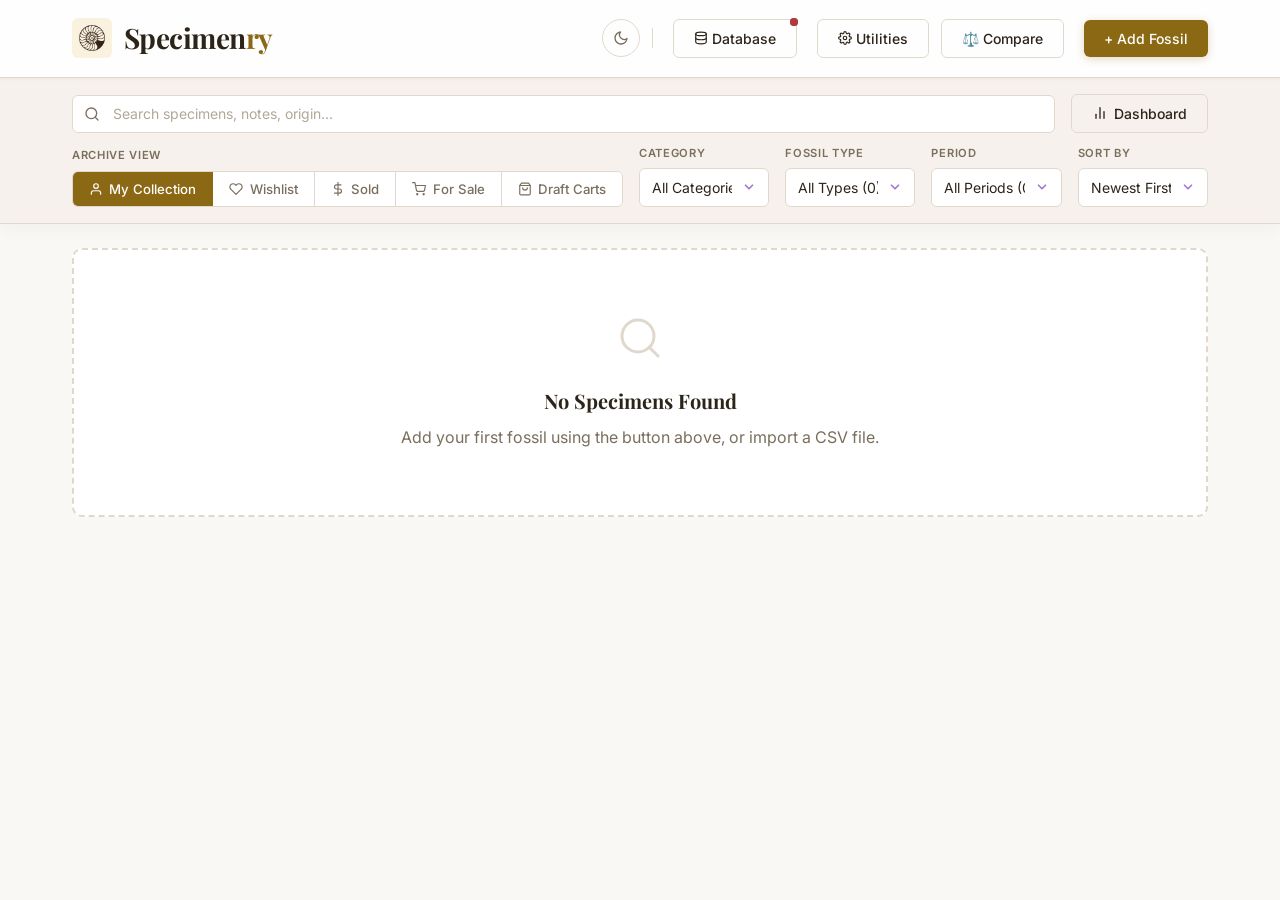
==== index.html @ 819583f9 "Add files via upload" ====
<!DOCTYPE html>
<html lang="en">
<head>
    <meta charset="UTF-8">
    <meta name="viewport" content="width=device-width, initial-scale=1.0">
    <meta name="description" content="Personal fossil collection archive and database">
    <title>Specimenry — Personal Collection Database</title>
    <link rel="preconnect" href="https://fonts.googleapis.com">
    <link rel="preconnect" href="https://fonts.gstatic.com" crossorigin>
    <link href="https://fonts.googleapis.com/css2?family=Playfair+Display:ital,wght@0,400;0,600;0,700;1,400;1,600;1,700&family=Inter:wght@300;400;500;600;700;800&family=Outfit:wght@300;400;500;600;700;800&display=swap" rel="stylesheet">
    <link rel="icon" type="image/png" href="img/favicon.png">
    <link rel="stylesheet" href="css/style.css">
    <script src="js/heic-to.js"></script>
    <script src="https://cdn.jsdelivr.net/npm/chart.js"></script>
    <link rel="stylesheet" href="https://unpkg.com/leaflet@1.9.4/dist/leaflet.css" integrity="sha256-p4NxAoJBhIIN+hmNHrzRCf9tD/miZyoHS5obTRR9BMY=" crossorigin=""/>
    <script src="https://unpkg.com/leaflet@1.9.4/dist/leaflet.js" integrity="sha256-20nQCchB9co0qIjJZRGuk2/Z9VM+kNiyxNV1lvTlZBo=" crossorigin=""></script>
</head>
<body>
 
    <header>
        <div class="header-inner">
            <div class="header-brand" onclick="app.resetToHome()" style="cursor: pointer;" title="Reset Filters & Go Home">
                <img src="img/logo_flat.png" alt="Specimenry logo" class="header-logo">
                <h1>Specimen<span class="accent">ry</span></h1>
            </div>
            <div class="header-actions">
                <button id="btn-toggle-theme" class="btn-icon" onclick="app.toggleTheme()" title="Toggle Dark Mode" aria-label="Toggle Dark Mode">
                    <svg id="theme-icon" xmlns="http://www.w3.org/2000/svg" width="16" height="16" viewBox="0 0 24 24" fill="none" stroke="currentColor" stroke-width="2" stroke-linecap="round" stroke-linejoin="round"><path d="M21 12.79A9 9 0 1 1 11.21 3 7 7 0 0 0 21 12.79z"/></svg>
                </button>
                <div class="desktop-only" style="width: 1px; height: 20px; background-color: var(--border-color); margin-right: 0.5rem;"></div>

                <!-- Unified Mobile Option Dropdown -->
                <div class="dropdown mobile-only" style="position: relative; display: inline-block;">
                    <button type="button" id="btn-mobile-menu" class="btn-icon" onclick="app.toggleMobileMenu(event)" title="Options Menu">
                        <svg xmlns="http://www.w3.org/2000/svg" width="16" height="16" viewBox="0 0 24 24" fill="none" stroke="currentColor" stroke-width="2.5" stroke-linecap="round" stroke-linejoin="round"><line x1="3" y1="12" x2="21" y2="12"/><line x1="3" y1="6" x2="21" y2="6"/><line x1="3" y1="18" x2="21" y2="18"/></svg>
                    </button>
                    <div id="mobile-menu-dropdown-content" class="dropdown-menu" style="display: none; position: absolute; right: 0; top: 105%; background: var(--bg-surface); border: 1px solid var(--border-color); border-radius: var(--radius-md); box-shadow: var(--shadow-lg); z-index: 1000; min-width: 240px; padding: 0.5rem 0;">
                        <!-- Primary Actions -->
                        <a href="#" onclick="app.closeMobileMenu(); app.openModal(); return false;" style="display: flex; align-items: center; gap: 0.5rem; padding: 0.6rem 1rem; font-size: 0.82rem; color: var(--text-primary); text-decoration: none; font-weight: 700; transition: background 0.15s; border-bottom: 1px solid var(--border-color);" onmouseover="this.style.background='var(--bg-warm)'" onmouseout="this.style.background='transparent'">
                            ➕ Add Specimen
                        </a>
                        <a href="#" onclick="app.closeMobileMenu(); app.toggleStats(); return false;" style="display: flex; align-items: center; gap: 0.5rem; padding: 0.6rem 1rem; font-size: 0.82rem; color: var(--text-primary); text-decoration: none; font-weight: 600; transition: background 0.15s; border-bottom: 1px solid var(--border-color);" onmouseover="this.style.background='var(--bg-warm)'" onmouseout="this.style.background='transparent'">
                            📊 Toggle Dashboard
                        </a>
                        
                        <!-- Utilities Section -->
                        <div style="padding: 0.4rem 1rem 0.2rem 1rem; font-size: 0.65rem; font-weight: 800; text-transform: uppercase; color: var(--text-secondary); letter-spacing: 0.05em;">Museum Enrichment</div>
                        <a href="#" onclick="app.closeMobileMenu(); app.openDeepDive(); return false;" style="display: flex; align-items: center; gap: 0.5rem; padding: 0.5rem 1.25rem; font-size: 0.8rem; color: var(--text-primary); text-decoration: none; transition: background 0.15s;" onmouseover="this.style.background='var(--bg-warm)'" onmouseout="this.style.background='transparent'">
                            🦕 Paleo Deep Dive
                        </a>
                        <a href="#" onclick="app.closeMobileMenu(); app.enterShowcaseMode(); return false;" style="display: flex; align-items: center; gap: 0.5rem; padding: 0.5rem 1.25rem; font-size: 0.8rem; color: var(--text-primary); text-decoration: none; transition: background 0.15s;" onmouseover="this.style.background='var(--bg-warm)'" onmouseout="this.style.background='transparent'">
                            🏛️ Showcase Mode
                        </a>
                        <a href="#" onclick="app.closeMobileMenu(); app.toggleComparePickerMode(); return false;" style="display: flex; align-items: center; gap: 0.5rem; padding: 0.5rem 1.25rem; font-size: 0.8rem; color: var(--text-primary); text-decoration: none; transition: background 0.15s;" onmouseover="this.style.background='var(--bg-warm)'" onmouseout="this.style.background='transparent'">
                            ⚖️ Interactive Compare
                        </a>
                        <a href="#" onclick="app.closeMobileMenu(); app.toggleAutoEnhance(); return false;" style="display: flex; align-items: center; gap: 0.5rem; padding: 0.5rem 1.25rem; font-size: 0.8rem; color: var(--text-primary); text-decoration: none; transition: background 0.15s;" onmouseover="this.style.background='var(--bg-warm)'" onmouseout="this.style.background='transparent'">
                            💡 Auto-Enhance Lighting
                        </a>
                        <a href="#" onclick="app.closeMobileMenu(); app.batchAutoEnrichAll(); return false;" style="display: flex; align-items: center; gap: 0.5rem; padding: 0.5rem 1.25rem; font-size: 0.8rem; color: var(--text-primary); text-decoration: none; transition: background 0.15s; font-weight: 600; border-bottom: 1px solid var(--border-color);" onmouseover="this.style.background='var(--bg-warm)'" onmouseout="this.style.background='transparent'">
                            ⚡ Auto-Enrich All Archive Data
                        </a>

                        <!-- Database Section -->
                        <div style="padding: 0.4rem 1rem 0.2rem 1rem; font-size: 0.65rem; font-weight: 800; text-transform: uppercase; color: var(--text-secondary); letter-spacing: 0.05em;">Database Tools</div>
                        <a href="#" onclick="app.closeMobileMenu(); app.copyLLMContext(); return false;" style="display: flex; align-items: center; gap: 0.5rem; padding: 0.5rem 1.25rem; font-size: 0.8rem; color: var(--text-primary); text-decoration: none; transition: background 0.15s;" onmouseover="this.style.background='var(--bg-warm)'" onmouseout="this.style.background='transparent'">
                            🤖 Copy & Export for AI (LLM)
                        </a>
                        <a href="#" onclick="app.closeMobileMenu(); app.exportData(); return false;" style="display: flex; align-items: center; gap: 0.5rem; padding: 0.5rem 1.25rem; font-size: 0.8rem; color: var(--text-primary); text-decoration: none; transition: background 0.15s;" onmouseover="this.style.background='var(--bg-warm)'" onmouseout="this.style.background='transparent'">
                            📥 Backup DB (JSON)
                        </a>
                        <a href="#" onclick="app.closeMobileMenu(); document.getElementById('file-restore-json').click(); return false;" style="display: flex; align-items: center; gap: 0.5rem; padding: 0.5rem 1.25rem; font-size: 0.8rem; color: var(--text-primary); text-decoration: none; transition: background 0.15s;" onmouseover="this.style.background='var(--bg-warm)'" onmouseout="this.style.background='transparent'">
                            📤 Restore DB (JSON)
                        </a>
                        <a href="#" onclick="app.closeMobileMenu(); app.loadServerBackupManual(); return false;" style="display: flex; align-items: center; gap: 0.5rem; padding: 0.5rem 1.25rem; font-size: 0.8rem; color: var(--text-primary); text-decoration: none; transition: background 0.15s;" onmouseover="this.style.background='var(--bg-warm)'" onmouseout="this.style.background='transparent'">
                            🔄 Load Server Backup (JSON)
                        </a>
                        <a href="#" onclick="app.closeMobileMenu(); document.getElementById('file-import').click(); return false;" style="display: flex; align-items: center; gap: 0.5rem; padding: 0.5rem 1.25rem; font-size: 0.8rem; color: var(--text-primary); text-decoration: none; transition: background 0.15s;" onmouseover="this.style.background='var(--bg-warm)'" onmouseout="this.style.background='transparent'">
                            📄 Import Spreadsheet (CSV)
                        </a>
                    </div>
                </div>

                <div class="dropdown" style="position: relative; display: inline-block; margin-right: 0.5rem;">
                    <button type="button" id="btn-db-center" class="btn-secondary" onclick="app.toggleDbDropdown(event)" title="Database Options" style="white-space: nowrap; display: flex; align-items: center; gap: 0.25rem;">
                        <svg xmlns="http://www.w3.org/2000/svg" width="14" height="14" viewBox="0 0 24 24" fill="none" stroke="currentColor" stroke-width="2" stroke-linecap="round" stroke-linejoin="round"><ellipse cx="12" cy="5" rx="9" ry="3"/><path d="M3 5v14c0 1.66 4 3 9 3s9-1.34 9-3V5"/><path d="M3 12c0 1.66 4 3 9 3s9-1.34 9-3"/></svg>
                        <span class="btn-text">Database</span>
                    </button>
                    <div id="db-dropdown" class="dropdown-menu" style="display: none; position: absolute; right: 0; top: 105%; background: var(--bg-surface); border: 1px solid var(--border-color); border-radius: var(--radius-md); box-shadow: var(--shadow-md); z-index: 1000; min-width: 200px; padding: 0.5rem 0;">
                        <a href="#" id="btn-export" onclick="app.exportData(); return false;" style="display: flex; align-items: center; gap: 0.5rem; padding: 0.6rem 1rem; font-size: 0.8rem; color: var(--text-primary); text-decoration: none; transition: background 0.15s;" onmouseover="this.style.background='var(--bg-warm)'" onmouseout="this.style.background='transparent'">
                            📥 Backup Database (JSON)
                        </a>
                        <a href="#" onclick="document.getElementById('file-restore-json').click(); return false;" style="display: flex; align-items: center; gap: 0.5rem; padding: 0.6rem 1rem; font-size: 0.8rem; color: var(--text-primary); text-decoration: none; transition: background 0.15s;" onmouseover="this.style.background='var(--bg-warm)'" onmouseout="this.style.background='transparent'">
                            📤 Restore Database (JSON)
                        </a>
                        <a href="#" onclick="app.loadServerBackupManual(); return false;" style="display: flex; align-items: center; gap: 0.5rem; padding: 0.6rem 1rem; font-size: 0.8rem; color: var(--text-primary); text-decoration: none; transition: background 0.15s;" onmouseover="this.style.background='var(--bg-warm)'" onmouseout="this.style.background='transparent'">
                            🔄 Load Server Backup (JSON)
                        </a>
                        <a href="#" onclick="document.getElementById('file-import').click(); return false;" style="display: flex; align-items: center; gap: 0.5rem; padding: 0.6rem 1rem; font-size: 0.8rem; color: var(--text-primary); text-decoration: none; transition: background 0.15s;" onmouseover="this.style.background='var(--bg-warm)'" onmouseout="this.style.background='transparent'">
                            📄 Import Spreadsheet (CSV)
                        </a>
                        <a href="#" onclick="app.copyLLMContext(); return false;" style="display: flex; align-items: center; gap: 0.5rem; padding: 0.6rem 1rem; font-size: 0.8rem; color: var(--text-primary); text-decoration: none; transition: background 0.15s; border-top: 1px solid var(--border-color);" onmouseover="this.style.background='var(--bg-warm)'" onmouseout="this.style.background='transparent'">
                            🤖 Copy & Export for AI (LLM)
                        </a>
                    </div>
                </div>
                <input type="file" id="file-restore-json" accept=".json" style="display:none;" onchange="app.importJSON(event)">
                <input type="file" id="file-import" accept=".csv" style="display:none;" onchange="app.importCSV(event)">

                <div class="dropdown" style="position: relative; display: inline-block;">
                    <button type="button" id="btn-enrich-center" class="btn-secondary" onclick="app.toggleEnrichDropdown(event)" title="Archive Utilities Menu" style="white-space: nowrap; display: flex; align-items: center; gap: 0.25rem;">
                        <svg xmlns="http://www.w3.org/2000/svg" width="14" height="14" viewBox="0 0 24 24" fill="none" stroke="currentColor" stroke-width="2" stroke-linecap="round" stroke-linejoin="round"><circle cx="12" cy="12" r="3"/><path d="M19.4 15a1.65 1.65 0 0 0 .33 1.82l.06.06a2 2 0 1 1-2.83 2.83l-.06-.06a1.65 1.65 0 0 0-1.82-.33 1.65 1.65 0 0 0-1 1.51V21a2 2 0 0 1-4 0v-.09A1.65 1.65 0 0 0 9 19.4a1.65 1.65 0 0 0-1.82.33l-.06.06a2 2 0 1 1-2.83-2.83l.06-.06a1.65 1.65 0 0 0 .33-1.82 1.65 1.65 0 0 0-1.51-1H3a2 2 0 0 1 0-4h.09A1.65 1.65 0 0 0 4.6 9a1.65 1.65 0 0 0-.33-1.82l-.06-.06a2 2 0 1 1 2.83-2.83l.06.06a1.65 1.65 0 0 0 1.82.33H9a1.65 1.65 0 0 0 1-1.51V3a2 2 0 0 1 4 0v.09a1.65 1.65 0 0 0 1 1.51 1.65 1.65 0 0 0 1.82-.33l.06-.06a2 2 0 1 1 2.83 2.83l-.06.06a1.65 1.65 0 0 0-.33 1.82V9a1.65 1.65 0 0 0 1.51 1H21a2 2 0 0 1 0 4h-.09a1.65 1.65 0 0 0-1.51 1z"/></svg> 
                        <span class="btn-text">Utilities</span>
                    </button>
                    <div id="enrich-dropdown" class="dropdown-menu" style="display: none; position: absolute; right: 0; top: 105%; background: var(--bg-surface); border: 1px solid var(--border-color); border-radius: var(--radius-md); box-shadow: var(--shadow-md); z-index: 1000; min-width: 200px; padding: 0.5rem 0;">
                        <a href="#" onclick="app.batchAutoEnrichAll(); return false;" style="display: flex; align-items: center; gap: 0.5rem; padding: 0.6rem 1rem; font-size: 0.8rem; color: var(--text-primary); text-decoration: none; transition: background 0.15s; font-weight: 600;" onmouseover="this.style.background='var(--bg-warm)'" onmouseout="this.style.background='transparent'">
                            ⚡ Auto-Enrich All Archive Data
                        </a>
                        <a href="#" onclick="app.enterShowcaseMode(); return false;" style="display: flex; align-items: center; gap: 0.5rem; padding: 0.6rem 1rem; font-size: 0.8rem; color: var(--text-primary); text-decoration: none; transition: background 0.15s; border-top: 1px solid var(--border-color);" onmouseover="this.style.background='var(--bg-warm)'" onmouseout="this.style.background='transparent'">
                            🏛️ Museum Showcase Mode
                        </a>
                        <a href="#" id="toggle-enrich-lighting" onclick="app.toggleAutoEnhance(); return false;" style="display: flex; align-items: center; gap: 0.5rem; padding: 0.6rem 1rem; font-size: 0.8rem; color: var(--text-primary); text-decoration: none; transition: background 0.15s; border-top: 1px solid var(--border-color);" onmouseover="this.style.background='var(--bg-warm)'" onmouseout="this.style.background='transparent'">
                            💡 Auto-Enhance Lighting: Off
                        </a>
                        <a href="#" id="link-compare-picker" onclick="app.toggleComparePickerMode(); return false;" style="display: flex; align-items: center; gap: 0.5rem; padding: 0.6rem 1rem; font-size: 0.8rem; color: var(--text-primary); text-decoration: none; transition: background 0.15s; border-top: 1px solid var(--border-color);" onmouseover="this.style.background='var(--bg-warm)'" onmouseout="this.style.background='transparent'">
                            ⚖️ Compare Mode: Off
                        </a>
                        <a href="#" onclick="app.openDeepDive(); return false;" style="display: flex; align-items: center; gap: 0.5rem; padding: 0.6rem 1rem; font-size: 0.8rem; color: var(--text-primary); text-decoration: none; transition: background 0.15s; border-top: 1px solid var(--border-color);" onmouseover="this.style.background='var(--bg-warm)'" onmouseout="this.style.background='transparent'">
                            🦕 Paleo Deep Dive
                        </a>
                    </div>
                </div>



                <button id="btn-toggle-compare-picker" class="btn-secondary desktop-only" onclick="app.toggleComparePickerMode()" title="Interactive Compare Selector Mode" style="margin-right: 0.5rem;">
                    ⚖️ Compare
                </button>
                <button class="btn-primary" onclick="app.openModal()" id="btn-add-fossil" title="Add Fossil">
                    <span class="btn-text">+ Add Fossil</span>
                    <svg class="mobile-only" xmlns="http://www.w3.org/2000/svg" width="16" height="16" viewBox="0 0 24 24" fill="none" stroke="currentColor" stroke-width="2.5" stroke-linecap="round" stroke-linejoin="round"><line x1="12" y1="5" x2="12" y2="19"/><line x1="5" y1="12" x2="19" y2="12"/></svg>
                </button>
            </div>
        </div>
    </header>

    <nav class="filter-bar" aria-label="Filter fossils">
        <div class="filter-inner">
            <!-- Row 1: Search + View toggle -->
            <div class="filter-row">
                <div class="search-wrapper">
                    <svg class="search-icon" xmlns="http://www.w3.org/2000/svg" width="16" height="16" viewBox="0 0 24 24" fill="none" stroke="currentColor" stroke-width="2" stroke-linecap="round" stroke-linejoin="round"><circle cx="11" cy="11" r="8"/><line x1="21" y1="21" x2="16.65" y2="16.65"/></svg>
                    <input type="text" id="search" placeholder="Search specimens, notes, origin..." aria-label="Search specimens" oninput="app.renderFossils()">
                    <span id="search-count" class="search-count" title="Number of results">0</span>
                </div>

                <button type="button" id="btn-mobile-filter-toggle" class="btn-secondary mobile-only" onclick="app.toggleMobileFilters()" title="Toggle Advanced Filters" aria-label="Toggle Advanced Filters" style="display: none; align-items: center; gap: 0.35rem; position: relative;">
                    <svg xmlns="http://www.w3.org/2000/svg" width="14" height="14" viewBox="0 0 24 24" fill="none" stroke="currentColor" stroke-width="2" stroke-linecap="round" stroke-linejoin="round"><polygon points="22 3 2 3 10 12.46 10 19 14 21 14 12.46 22 3"/></svg>
                    <span class="btn-text">Filters</span>
                    <span id="mobile-filter-count-badge" class="mobile-filter-badge" style="display: none;">0</span>
                </button>

                <button type="button" id="btn-toggle-stats-desktop" class="btn-secondary desktop-only" onclick="app.toggleStats()" title="Toggle Dashboard" aria-label="Toggle Dashboard" style="margin-left: auto;">
                    <svg xmlns="http://www.w3.org/2000/svg" width="16" height="16" viewBox="0 0 24 24" fill="none" stroke="currentColor" stroke-width="2" stroke-linecap="round" stroke-linejoin="round"><line x1="18" y1="20" x2="18" y2="10"/><line x1="12" y1="20" x2="12" y2="4"/><line x1="6" y1="20" x2="6" y2="14"/></svg>
                    Dashboard
                </button>
            </div>

            <!-- Row 2: Filters -->
            <div class="filter-row">
                <div class="form-group view-toggle-group">
                    <label>Archive View</label>
                    <div class="view-toggle" role="group" aria-label="Switch between collection and wishlist">
                        <button type="button" id="btn-collection" class="toggle-btn active" onclick="app.setView('false')">
                            <svg xmlns="http://www.w3.org/2000/svg" width="14" height="14" viewBox="0 0 24 24" fill="none" stroke="currentColor" stroke-width="2" stroke-linecap="round" stroke-linejoin="round"><path d="M20 21v-2a4 4 0 0 0-4-4H8a4 4 0 0 0-4 4v2"/><circle cx="12" cy="7" r="4"/></svg>
                            <span class="btn-text">My Collection</span>
                        </button>
                        <button type="button" id="btn-wishlist" class="toggle-btn" onclick="app.setView('true')">
                            <svg xmlns="http://www.w3.org/2000/svg" width="14" height="14" viewBox="0 0 24 24" fill="none" stroke="currentColor" stroke-width="2" stroke-linecap="round" stroke-linejoin="round"><path d="M20.84 4.61a5.5 5.5 0 0 0-7.78 0L12 5.67l-1.06-1.06a5.5 5.5 0 0 0-7.78 7.78l1.06 1.06L12 21.23l7.78-7.78 1.06-1.06a5.5 5.5 0 0 0 0-7.78z"/></svg>
                            <span class="btn-text">Wishlist</span>
                        </button>
                        <button type="button" id="btn-sold" class="toggle-btn" onclick="app.setView('sold')">
                            <svg xmlns="http://www.w3.org/2000/svg" width="14" height="14" viewBox="0 0 24 24" fill="none" stroke="currentColor" stroke-width="2" stroke-linecap="round" stroke-linejoin="round"><line x1="12" y1="1" x2="12" y2="23"/><path d="M17 5H9.5a3.5 3.5 0 0 0 0 7h5a3.5 3.5 0 0 1 0 7H6"/></svg>
                            <span class="btn-text">Sold</span>
                        </button>
                        <button type="button" id="btn-sale" class="toggle-btn" onclick="app.setView('sale')">
                            <svg xmlns="http://www.w3.org/2000/svg" width="14" height="14" viewBox="0 0 24 24" fill="none" stroke="currentColor" stroke-width="2" stroke-linecap="round" stroke-linejoin="round"><circle cx="9" cy="21" r="1"/><circle cx="20" cy="21" r="1"/><path d="M1 1h4l2.68 13.39a2 2 0 0 0 2 1.61h9.72a2 2 0 0 0 2-1.61L23 6H6"/></svg>
                            <span class="btn-text">For Sale</span>
                        </button>
                        <button type="button" id="btn-carts" class="toggle-btn" onclick="app.setView('carts')">
                            <svg xmlns="http://www.w3.org/2000/svg" width="14" height="14" viewBox="0 0 24 24" fill="none" stroke="currentColor" stroke-width="2" stroke-linecap="round" stroke-linejoin="round"><path d="M6 2L3 6v14a2 2 0 0 0 2 2h14a2 2 0 0 0 2-2V6l-3-4z"/><line x1="3" y1="6" x2="21" y2="6"/><path d="M16 10a4 4 0 0 1-8 0"/></svg>
                            <span class="btn-text">Draft Carts</span>
                        </button>
                    </div>
                </div>

                <div class="form-group filter-select">
                    <label for="filter-category">Category</label>
                    <select id="filter-category" onchange="app.renderFossils()">
                        <option value="">All Categories</option>
                    </select>
                </div>

                <div class="form-group filter-select">
                    <label for="filter-type">Fossil Type</label>
                    <select id="filter-type" onchange="app.renderFossils()">
                        <option value="">All Types</option>
                    </select>
                </div>

                <div class="form-group filter-select">
                    <label for="filter-period">Period</label>
                    <select id="filter-period" onchange="app.renderFossils()">
                        <option value="">All Periods</option>
                    </select>
                </div>

                <div class="form-group filter-select">
                    <label for="filter-sort">Sort By</label>
                    <select id="filter-sort" onchange="app.renderFossils()">
                        <option value="newest">Newest First</option>
                        <option value="oldest">Oldest First</option>
                        <option value="name-asc">Name A–Z</option>
                        <option value="name-desc">Name Z–A</option>
                        <option value="age-asc">Age (Youngest)</option>
                        <option value="age-desc">Age (Oldest)</option>
                        <option value="price-asc">Value (Low–High)</option>
                        <option value="price-desc">Value (High–Low)</option>
                        <option value="tier-desc">Preservation Tier (S to D)</option>
                        <option value="tier-asc">Preservation Tier (D to S)</option>
                    </select>
                </div>
            </div>
            
            <!-- Row 3: Active Badges -->
            <div id="active-filter-badges" class="active-filter-badges" style="display: none; padding-top: 0.25rem;"></div>
            
            </div>
        </div>
    </nav>

    <main>
        <div id="stats-summary" class="stats-summary" aria-live="polite">
            <div class="stats-header" style="display: flex; justify-content: space-between; align-items: flex-start; width: 100%; border-bottom: 1px solid var(--border-color); padding-bottom: 1rem; margin-bottom: 1rem;">
                <div id="stats-summary-text" class="stats-text" style="flex: 1;"></div>
                <button type="button" class="btn-secondary" onclick="app.toggleStats()" title="Close Dashboard" style="border: none; background: transparent; padding: 0.25rem 0.5rem; font-size: 1.25rem; cursor: pointer; color: var(--text-secondary); line-height: 1; margin-left: 1rem; display: flex; align-items: center; justify-content: center; height: 32px; width: 32px; border-radius: 50%;" onmouseover="this.style.background='var(--bg-warm)'; this.style.color='var(--text-primary)'" onmouseout="this.style.background='transparent'; this.style.color='var(--text-secondary)'">&times;</button>
            </div>
            
            <div class="stats-segmented-control">
                <button type="button" id="btn-toggle-charts" class="active" onclick="app.showMainCharts()">
                    <svg xmlns="http://www.w3.org/2000/svg" width="14" height="14" viewBox="0 0 24 24" fill="none" stroke="currentColor" stroke-width="2" stroke-linecap="round" stroke-linejoin="round"><rect x="3" y="3" width="18" height="18" rx="2" ry="2"/><line x1="9" y1="3" x2="9" y2="21"/><line x1="15" y1="3" x2="15" y2="21"/><line x1="3" y1="9" x2="21" y2="9"/><line x1="3" y1="15" x2="21" y2="15"/></svg> Charts Dashboard
                </button>
                <button type="button" id="btn-toggle-treemap" onclick="app.toggleTreemap()">
                    <svg xmlns="http://www.w3.org/2000/svg" width="14" height="14" viewBox="0 0 24 24" fill="none" stroke="currentColor" stroke-width="2" stroke-linecap="round" stroke-linejoin="round"><circle cx="12" cy="12" r="10"/><circle cx="12" cy="12" r="6"/><circle cx="12" cy="12" r="2"/></svg> Missing Specimens
                </button>
                <button type="button" id="btn-toggle-scoreboard" onclick="app.toggleScoreboard()">
                    <svg xmlns="http://www.w3.org/2000/svg" width="14" height="14" viewBox="0 0 24 24" fill="none" stroke="currentColor" stroke-width="2" stroke-linecap="round" stroke-linejoin="round"><polygon points="12 2 15.09 8.26 22 9.27 17 14.14 18.18 21.02 12 17.77 5.82 21.02 7 14.14 2 9.27 8.91 8.26 12 2"/></svg> Leaderboard
                </button>
                <button type="button" id="btn-toggle-map" onclick="app.toggleFossilMap()">
                    <svg xmlns="http://www.w3.org/2000/svg" width="14" height="14" viewBox="0 0 24 24" fill="none" stroke="currentColor" stroke-width="2" stroke-linecap="round" stroke-linejoin="round"><polygon points="1 6 1 22 8 18 16 22 23 18 23 2 16 6 8 2 1 6"/><line x1="8" y1="2" x2="8" y2="18"/><line x1="16" y1="6" x2="16" y2="22"/></svg> Fossil Map
                </button>
                <button type="button" id="btn-toggle-earth-history" onclick="app.toggleEarthHistory()">
                    <svg xmlns="http://www.w3.org/2000/svg" width="14" height="14" viewBox="0 0 24 24" fill="none" stroke="currentColor" stroke-width="2" stroke-linecap="round" stroke-linejoin="round"><circle cx="12" cy="12" r="10"/><path d="M2 12h20"/><path d="M12 2a15.3 15.3 0 0 1 4 10 15.3 15.3 0 0 1-4 10 15.3 15.3 0 0 1-4-10 15.3 15.3 0 0 1 4-10z"/></svg> Earth History
                </button>
                <button type="button" id="btn-toggle-data" onclick="app.toggleData()">
                    <svg xmlns="http://www.w3.org/2000/svg" width="14" height="14" viewBox="0 0 24 24" fill="none" stroke="currentColor" stroke-width="2" stroke-linecap="round" stroke-linejoin="round"><line x1="18" y1="20" x2="18" y2="10"/><line x1="12" y1="20" x2="12" y2="4"/><line x1="6" y1="20" x2="6" y2="14"/><path d="M3 20h18"/></svg> Data Insights
                </button>
                <button type="button" id="btn-toggle-chrono-chart" onclick="app.toggleChronoChart()">
                    <svg xmlns="http://www.w3.org/2000/svg" width="14" height="14" viewBox="0 0 24 24" fill="none" stroke="currentColor" stroke-width="2" stroke-linecap="round" stroke-linejoin="round"><circle cx="12" cy="12" r="10"/><polyline points="12 6 12 12 16 14"/></svg> Deep Time
                </button>
                <button type="button" id="btn-toggle-portfolio" onclick="app.togglePortfolio()">
                    <svg xmlns="http://www.w3.org/2000/svg" width="14" height="14" viewBox="0 0 24 24" fill="none" stroke="currentColor" stroke-width="2" stroke-linecap="round" stroke-linejoin="round"><rect x="2" y="7" width="20" height="14" rx="2" ry="2"/><path d="M16 21V5a2 2 0 0 0-2-2h-4a2 2 0 0 0-2 2v16"/></svg> Portfolio
                </button>
            </div>
            
            <div id="stats-charts-container" class="stats-charts">
                <div class="chart-wrapper">
                    <h3 class="chart-title">Country of Origin</h3>
                    <canvas id="chart-country"></canvas>
                </div>
                <div class="chart-wrapper">
                    <h3 class="chart-title">Geological Distribution</h3>
                    <canvas id="chart-period"></canvas>
                </div>
            </div>


            <div id="treemap-container" class="dashboard-visual-container" style="display: none;">
                <!-- Generated by JS -->
            </div>

            <div id="earth-history-container" class="dashboard-visual-container" style="display: none;">
                <!-- Generated by JS -->
            </div>

            <div id="data-insights-container" class="data-insights-container" style="display: none;">
                <!-- Generated by JS -->
            </div>

            <div id="fossil-map-container" class="dashboard-visual-container" style="display: none; height: 550px;">
                <!-- Leaflet Map rendered by JS -->
            </div>

            <div id="scoreboard-container" class="dashboard-visual-container" style="display: none;">
                <!-- Leaderboard dynamically rendered by JS -->
            </div>

            <div id="chrono-chart-container" class="dashboard-visual-container" style="display: none;">
                <!-- Chrono-Chart dynamically rendered by JS -->
            </div>

            <div id="portfolio-container" class="dashboard-visual-container" style="display: none;">
                <!-- Portfolio dynamically rendered by JS -->
            </div>
        </div>
        <div id="view-info-banner" class="view-info-banner" style="display: none;"></div>
        <div id="carts-container" class="carts-container-wrapper" style="display: none;"></div>
        <div id="fossil-grid" class="fossil-grid" aria-live="polite">
            <!-- Fossils rendered by JS -->
        </div>
    </main>

    <!-- Fossil Form Modal -->
    <dialog id="fossil-modal" aria-labelledby="modal-title">
        <form id="fossil-form" onsubmit="app.saveFossil(event)" novalidate>
            <input type="hidden" id="fossil-id">

            <div class="modal-header">
                <h2 id="modal-title">Add New Fossil</h2>
                <button type="button" class="btn-icon" aria-label="Close dialog" onclick="app.closeModal()">
                    <svg xmlns="http://www.w3.org/2000/svg" width="16" height="16" viewBox="0 0 24 24" fill="none" stroke="currentColor" stroke-width="2" stroke-linecap="round" stroke-linejoin="round"><line x1="18" y1="6" x2="6" y2="18"/><line x1="6" y1="6" x2="18" y2="18"/></svg>
                </button>
            </div>

            <!-- Tab Navigation (Fixed at top of dialog body) -->
            <div class="modal-tabs" style="display: flex; gap: 0.25rem; padding: 0 1.5rem; border-bottom: 1px solid var(--border-color); background: var(--bg-surface); z-index: 10;">
                <button type="button" class="modal-tab-btn active" onclick="app.setModalTab('classification')" id="tab-btn-classification" style="background: none; border: none; border-bottom: 2px solid var(--accent); padding: 0.85rem 1rem; font-weight: 600; color: var(--text-primary); cursor: pointer; font-size: 0.8rem; transition: all 0.2s; font-family: inherit;">🔬 Classification</button>
                <button type="button" class="modal-tab-btn" onclick="app.setModalTab('geology')" id="tab-btn-geology" style="background: none; border: none; border-bottom: 2px solid transparent; padding: 0.85rem 1rem; font-weight: 600; color: var(--text-secondary); cursor: pointer; font-size: 0.8rem; transition: all 0.2s; font-family: inherit;">🌍 Geology & Location</button>
                <button type="button" class="modal-tab-btn" onclick="app.setModalTab('curator')" id="tab-btn-curator" style="background: none; border: none; border-bottom: 2px solid transparent; padding: 0.85rem 1rem; font-weight: 600; color: var(--text-secondary); cursor: pointer; font-size: 0.8rem; transition: all 0.2s; font-family: inherit;">📐 Curation & Value</button>
            </div>

            <div class="modal-body">
                <div class="tab-slider-wrapper" id="tab-slider-wrapper">
                    <!-- Section 1: Classification -->
                    <div id="tab-classification" class="tab-content active">
                    <div class="form-grid">
                        <div class="form-group full-width">
                            <label for="f-specimen">Specimen Name *</label>
                            <div style="display: flex; gap: 0.5rem;">
                                <input type="text" id="f-specimen" required placeholder="e.g. Megalodon" style="flex: 1;" oninput="window.app.autoSizeLookup()">
                                <button type="button" id="btn-auto-fetch-all" class="btn-primary" onclick="window.app.autoFetchAllSpecimenData(event)" title="⚡ Auto-Fetch all Taxonomy, Authority, Biology, Etymology & Coordinates" style="padding: 0.4rem 0.8rem; font-size: 0.75rem; white-space: nowrap; display: flex; align-items: center; gap: 0.35rem; background: linear-gradient(135deg, var(--accent) 0%, #3a86c8 100%); color: white; border: none; border-radius: var(--radius-sm); font-weight: 600; cursor: pointer; transition: all 0.2s ease; box-shadow: 0 4px 10px rgba(0,0,0,0.15);">
                                    ⚡ Auto-Fetch All
                                </button>
                            </div>
                        </div>

                        <div class="form-group full-width">
                            <label for="f-authority">Taxonomic Authority / Named By</label>
                            <input type="text" id="f-authority" placeholder="e.g. Agassiz, 1843 (Auto-filled on 'Auto-Fetch All')">
                        </div>

                        <div class="form-group full-width">
                            <label for="f-anatomy">Anatomy / Part</label>
                            <input type="text" id="f-anatomy" placeholder="e.g. Anterior Tooth, Thoracic Vertebra, Leaf Impression...">
                        </div>

                        <div class="form-group">
                            <label for="f-category">Category *</label>
                            <select id="f-category" required></select>
                        </div>

                        <div class="form-group">
                            <label for="f-type">Fossil Type</label>
                            <select id="f-type"></select>
                        </div>

                        <div class="form-group">
                            <label for="f-wishlist">Ownership Status</label>
                            <select id="f-wishlist" onchange="app.toggleSalePriceField()">
                                <option value="false">Owned</option>
                                <option value="true">Wishlist</option>
                                <option value="sale">For Sale</option>
                                <option value="sold">Sold</option>
                            </select>
                        </div>

                        <div class="form-group full-width" id="group-sale-price" style="display: none;">
                            <label for="f-sale-price">Sale Price</label>
                            <div class="input-with-select">
                                <input type="number" step="0.01" id="f-sale-price" class="fossil-input" placeholder="e.g. 250">
                                <select id="f-sale-currency" class="fossil-input">
                                    <option value="USD">USD</option>
                                    <option value="EUR">EUR</option>
                                    <option value="SEK">SEK</option>
                                </select>
                            </div>
                        </div>

                        <div class="form-group full-width">
                            <label for="f-notes">Curation Notes</label>
                            <textarea id="f-notes" rows="3" placeholder="Provenance details, preparation context, custom scientific information..."></textarea>
                        </div>

                        <div class="form-group full-width">
                            <label for="f-tags">Tags (Keywords)</label>
                            <input type="text" id="f-tags" placeholder="e.g. shark, predator, tooth, fragile">
                            <span class="upload-hint" style="margin-top: 0.25rem; display: block;">Separate tags with commas or spaces. Use tags like #shark for quick filtering.</span>
                        </div>

                        <div class="form-group full-width">
                            <label for="f-link">Source Link / URL</label>
                            <textarea id="f-link" class="fossil-input" rows="2" placeholder="Paste one or more links here (separated by spaces, commas, or newlines)..." style="resize: vertical;"></textarea>
                        </div>

                        <div class="form-group full-width">
                            <label>Specimen Media (Images & Videos)</label>
                            <div class="upload-area" onclick="document.getElementById('f-images').click()" onkeydown="if(event.key==='Enter')document.getElementById('f-images').click()" tabindex="0" role="button" aria-label="Click to upload media">
                                <input type="file" id="f-images" accept="image/*,video/*,.heic,.heif" multiple onchange="app.handleImageUpload(event)" style="display:none;">
                                <svg xmlns="http://www.w3.org/2000/svg" width="32" height="32" viewBox="0 0 24 24" fill="none" stroke="currentColor" stroke-width="1.5" stroke-linecap="round" stroke-linejoin="round"><rect x="3" y="3" width="18" height="18" rx="2" ry="2"/><circle cx="8.5" cy="8.5" r="1.5"/><polyline points="21 15 16 10 5 21"/></svg>
                                <span class="upload-text">Click to upload media</span>
                                <span class="upload-hint">JPG, PNG, WEBP, MP4, WEBM · Multiple allowed</span>
                            </div>
                            <div id="image-preview" class="img-preview" aria-live="polite"></div>
                        </div>
                    </div>
                </div>

                <!-- Section 2: Geology & Location -->
                <div id="tab-geology" class="tab-content">
                    <div class="form-grid">
                        <div class="form-group">
                            <label for="f-period">Geological Period</label>
                            <select id="f-period" onchange="app.updateEpochs(); app.updateStratAges(); app.updateAgeSlider()"></select>
                        </div>

                        <div class="form-group">
                            <label for="f-epoch">Epoch</label>
                            <select id="f-epoch" onchange="app.updateStratAges()">
                                <option value="">— Select Period First —</option>
                            </select>
                        </div>

                        <div class="form-group">
                            <label for="f-strat-age">Age (Stage)</label>
                            <select id="f-strat-age">
                                <option value="">— Select Epoch First —</option>
                            </select>
                        </div>

                        <div class="form-group full-width">
                            <label for="f-age">Estimated Age (Million Years Ago)</label>
                            <div style="display: flex; gap: 1rem; align-items: center;">
                                <input type="number" id="f-age" step="0.01" min="0" value="0" style="width: 120px;" oninput="document.getElementById('f-age-slider').value = Math.min(this.value, 541); app.updateDropdownsFromAge();">
                                <input type="range" id="f-age-slider" min="0" max="541" value="0" step="0.1" style="flex: 1;" oninput="document.getElementById('f-age').value = this.value; app.updateDropdownsFromAge();">
                            </div>
                            <div class="slider-labels" style="margin-top: 0.25rem;">
                                <span>Present</span>
                                <span>541 Ma (Cambrian Base)</span>
                            </div>
                        </div>

                        <div class="form-group">
                            <label for="f-country">Country of Origin</label>
                            <div style="display: flex; align-items: center; gap: 0.5rem; position: relative;">
                                <div id="modal-flag-preview" style="min-width: 20px; text-align: center; height: 14px; display: flex; align-items: center;"></div>
                                <input type="text" id="f-country" placeholder="e.g. Morocco" style="flex: 1;" oninput="app.updateModalFlag()">
                            </div>
                        </div>

                        <div class="form-group">
                            <label for="f-location">Precise Location</label>
                            <input type="text" id="f-location" placeholder="e.g. Kem Kem Beds">
                        </div>

                        <div class="form-group full-width">
                            <label for="f-formation">Geological Formation</label>
                            <input type="text" id="f-formation" placeholder="e.g. Hell Creek Formation">
                        </div>

                        <div class="form-group">
                            <label for="f-lat">Latitude</label>
                            <input type="number" step="any" id="f-lat" placeholder="e.g. 31.25">
                        </div>

                        <div class="form-group">
                            <label for="f-lng">Longitude</label>
                            <input type="number" step="any" id="f-lng" placeholder="e.g. -4.01">
                        </div>

                        <div class="form-group full-width" style="display: flex; flex-direction: row; align-items: center; gap: 0.65rem; border-top: 1px dashed var(--border-color); padding-top: 1rem; margin-top: 0.5rem;">
                            <input type="checkbox" id="f-self-found" style="width: 18px; height: 18px; cursor: pointer; accent-color: var(--accent);">
                            <label for="f-self-found" style="margin: 0; cursor: pointer; white-space: nowrap; font-size: 0.85rem; font-weight: 500;">Field Discovery / Self Found</label>
                        </div>
                    </div>
                </div>

                <!-- Section 3: Curation & Value -->
                <div id="tab-curator" class="tab-content">
                    <div class="form-grid">
                        <div class="form-group">
                            <label for="f-size">Size (Length)</label>
                            <div class="input-with-select">
                                <input type="number" step="0.01" id="f-size" placeholder="e.g. 10">
                                <select id="f-size-unit">
                                    <option value="cm">cm</option>
                                    <option value="inch">inch</option>
                                </select>
                            </div>
                        </div>

                        <div class="form-group">
                            <label for="f-width">Size (Width)</label>
                            <div style="display: flex; align-items: center; width: 100%;">
                                <input type="number" step="0.01" id="f-width" placeholder="e.g. 5" style="border-radius: var(--radius-sm) 0 0 var(--radius-sm); border-right: none; flex: 1; min-width: 0;">
                                <span class="unit-indicator" id="f-width-unit-display" style="padding: 0.53rem 0.75rem; background: var(--bg-warm); border: 1px solid var(--border-color); border-radius: 0 var(--radius-sm) var(--radius-sm) 0; font-size: 0.85rem; display: flex; align-items: center; color: var(--text-secondary); height: 38px; box-sizing: border-box;">cm</span>
                            </div>
                        </div>

                        <div class="form-group">
                            <label for="f-thickness">Size (Thickness / Depth)</label>
                            <div style="display: flex; align-items: center; width: 100%;">
                                <input type="number" step="0.01" id="f-thickness" placeholder="e.g. 2.5" style="border-radius: var(--radius-sm) 0 0 var(--radius-sm); border-right: none; flex: 1; min-width: 0;">
                                <span class="unit-indicator" id="f-thickness-unit-display" style="padding: 0.53rem 0.75rem; background: var(--bg-warm); border: 1px solid var(--border-color); border-radius: 0 var(--radius-sm) var(--radius-sm) 0; font-size: 0.85rem; display: flex; align-items: center; color: var(--text-secondary); height: 38px; box-sizing: border-box;">cm</span>
                            </div>
                        </div>

                        <div class="form-group">
                            <label for="f-weight">Weight (g)</label>
                            <input type="number" step="0.1" id="f-weight" placeholder="e.g. 500">
                        </div>

                        <div class="form-group full-width">
                            <label for="f-animal-size">Animal Size (Estimated Meters)</label>
                            <div style="display: flex; align-items: center; gap: 0.75rem;">
                                <input type="number" step="0.1" id="f-animal-size" placeholder="e.g. 15.0" style="width: 120px;">
                                <span class="upload-hint" style="margin:0;">Length or Height of the entire animal.</span>
                            </div>
                        </div>

                        <div class="form-group full-width">
                            <label for="f-description">Prehistoric Animal Biology / Description</label>
                            <textarea id="f-description" rows="3" placeholder="Description of the prehistoric animal (Auto-filled on 'Auto-Fetch All')..." style="resize: vertical;"></textarea>
                        </div>

                        <div class="form-group full-width">
                            <label for="f-etymology">Etymology / Translation</label>
                            <textarea id="f-etymology" rows="2" placeholder="e.g. 'Great tooth' in Greek..."></textarea>
                        </div>

                        <div class="form-group">
                            <label for="f-price">Purchase Price</label>
                            <div class="input-with-select">
                                <input type="number" step="0.01" id="f-price" class="fossil-input" placeholder="e.g. 150">
                                <select id="f-currency" class="fossil-input">
                                    <option value="USD">USD</option>
                                    <option value="EUR">EUR</option>
                                    <option value="SEK">SEK</option>
                                </select>
                            </div>
                        </div>

                        <div class="form-group">
                            <label for="f-est-value">Estimated Current Value</label>
                            <div class="input-with-select">
                                <input type="number" step="0.01" id="f-est-value" class="fossil-input" placeholder="e.g. 200">
                                <select id="f-est-currency" class="fossil-input">
                                    <option value="USD">USD</option>
                                    <option value="EUR">EUR</option>
                                    <option value="SEK">SEK</option>
                                </select>
                            </div>
                        </div>

                        <div class="form-group full-width" style="border-top: 1px dashed var(--border-color); padding-top: 1rem; margin-top: 0.5rem;">
                            <label for="f-condition-tier" style="font-weight: 600;">Specimen Preservation Grade (Tier List)</label>
                            <select id="f-condition-tier" class="fossil-input" style="width: 100%;">
                                <option value="">— Select Grade —</option>
                                <option value="S">👑 S-Tier (Pristine / Rare Monster · Peak aesthetic preservation or highly significant collector piece)</option>
                                <option value="A">💎 A-Tier (High-End Specimen · Outstanding detail, highly displayable, premium visual presence)</option>
                                <option value="B">📖 B-Tier (Good Display · Solid features, minor structural repairs, or typical natural wear)</option>
                                <option value="C">🧭 C-Tier (Study / Field · Weathered highlights, partial details, or stable geological reference)</option>
                                <option value="D">🪵 D-Tier (Scrap / Raw · Fragmentary nature, heavy alteration/restoration, or raw matrix material)</option>
                            </select>
                        </div>

                        <div class="form-group full-width">
                            <label for="f-restoration">Restoration & Preparation Details</label>
                            <textarea id="f-restoration" rows="2" placeholder="e.g. ~5% crack-fill on matrix, minor composite work, consolidated using Paraloid B-72..."></textarea>
                        </div>

                        <!-- Condition Checklist -->
                        <div class="form-group full-width" style="border-top: 1px dashed var(--border-color); padding-top: 1rem; margin-top: 0.5rem;">
                            <label style="margin-bottom: 0.5rem; display: block; font-weight: 600;">Specimen Preservation & Condition</label>
                            <div style="display: grid; grid-template-columns: 1fr 1fr; gap: 0.75rem; background: var(--bg-warm); padding: 1rem; border-radius: var(--radius-sm); border: 1px solid var(--border-color);">
                                <label style="display: flex; align-items: center; gap: 0.5rem; cursor: pointer; font-size: 0.8rem; font-weight: 500;">
                                    <input type="checkbox" id="cond-stable" class="cond-checkbox" style="width: 16px; height: 16px; accent-color: var(--accent);">
                                    <span>🟢 Stable (No decay)</span>
                                </label>
                                <label style="display: flex; align-items: center; gap: 0.5rem; cursor: pointer; font-size: 0.8rem; font-weight: 500;">
                                    <input type="checkbox" id="cond-cracking" class="cond-checkbox" style="width: 16px; height: 16px; accent-color: var(--accent);">
                                    <span>⚡ Cracking / Fracturing</span>
                                </label>
                                <label style="display: flex; align-items: center; gap: 0.5rem; cursor: pointer; font-size: 0.8rem; font-weight: 500;">
                                    <input type="checkbox" id="cond-efflorescence" class="cond-checkbox" style="width: 16px; height: 16px; accent-color: var(--accent);">
                                    <span>⚪ Efflorescence (White dust)</span>
                                </label>
                                <label style="display: flex; align-items: center; gap: 0.5rem; cursor: pointer; font-size: 0.8rem; font-weight: 500;">
                                    <input type="checkbox" id="cond-pyrite" class="cond-checkbox" style="width: 16px; height: 16px; accent-color: var(--accent);">
                                    <span>🔥 Pyrite Decay (Sulfide rot)</span>
                                </label>
                            </div>
                        </div>

                        <!-- Treatment Checklist -->
                        <div class="form-group full-width" style="border-top: 1px dashed var(--border-color); padding-top: 1rem; margin-top: 0.5rem;">
                            <label style="margin-bottom: 0.5rem; display: block; font-weight: 600;">Preparation & Treatment History</label>
                            <div style="display: grid; grid-template-columns: 1fr 1fr; gap: 0.75rem; background: var(--bg-warm); padding: 1rem; border-radius: var(--radius-sm); border: 1px solid var(--border-color);">
                                <label style="display: flex; align-items: center; gap: 0.5rem; cursor: pointer; font-size: 0.8rem; font-weight: 500;">
                                    <input type="checkbox" id="treat-paraloid" class="cond-checkbox" style="width: 16px; height: 16px; accent-color: var(--accent);">
                                    <span>🧪 Consolidated with Paraloid B-72</span>
                                </label>
                                <label style="display: flex; align-items: center; gap: 0.5rem; cursor: pointer; font-size: 0.8rem; font-weight: 500;">
                                    <input type="checkbox" id="treat-scribe" class="cond-checkbox" style="width: 16px; height: 16px; accent-color: var(--accent);">
                                    <span>⛏️ Mechanically cleaned (Air scribe / needle)</span>
                                </label>
                                <label style="display: flex; align-items: center; gap: 0.5rem; cursor: pointer; font-size: 0.8rem; font-weight: 500;">
                                    <input type="checkbox" id="treat-cyano" class="cond-checkbox" style="width: 16px; height: 16px; accent-color: var(--accent);">
                                    <span>💧 Glued with Cyanoacrylate (Superglue)</span>
                                </label>
                                <label style="display: flex; align-items: center; gap: 0.5rem; cursor: pointer; font-size: 0.8rem; font-weight: 500;">
                                    <input type="checkbox" id="treat-water" class="cond-checkbox" style="width: 16px; height: 16px; accent-color: var(--accent);">
                                    <span>🛡️ Stabilized with Paraloid B-67 / PVA / PEG</span>
                                </label>
                            </div>
                        </div>
                    </div>
                </div>
            </div>
        </div>

        <div class="modal-footer">
                <button type="button" class="btn-secondary" onclick="app.closeModal()">Cancel</button>
                <button type="submit" class="btn-primary">Save Fossil</button>
            </div>
        </form>
    </dialog>

    <!-- Lightbox Overlay -->
    <div id="lightbox" class="lightbox-overlay" onclick="if(event.target===this) app.closeLightbox();">
        <div class="lightbox-inner">
            <button id="lightbox-auto-enhance" onclick="app.toggleAutoEnhance()" title="Toggle Auto-Enhance Lighting" style="position: absolute; top: -40px; right: 40px; background: none; border: none; color: var(--text-primary); font-size: 1.25rem; cursor: pointer; width: 40px; height: 40px; display: flex; align-items: center; justify-content: center; border-radius: 50%; transition: background 0.2s ease;" onmouseover="this.style.background='rgba(0,0,0,0.05)'" onmouseout="this.style.background='transparent'">💡</button>
            <button class="lightbox-close" onclick="app.closeLightbox()" title="Close (Esc)">&times;</button>

            <!-- Image row: arrows are flex siblings of the image, always visible -->
            <div class="lightbox-img-row">
                <button class="lightbox-nav prev" onclick="app.lightboxNav(-1)" title="Previous photo (←)">&#10094;</button>
                <img id="lightbox-img" src="" alt="Full-size fossil image" />
                <video id="lightbox-video" style="display:none; max-width: 100%; max-height: 70vh; object-fit: contain; box-shadow: var(--shadow-lg);" controls></video>
                <button class="lightbox-nav next" onclick="app.lightboxNav(1)" title="Next photo (→)">&#10095;</button>
            </div>

            <!-- Fossil info -->
            <div class="lightbox-info">
                <h3 id="lightbox-title"></h3>
                <p id="lightbox-detail"></p>
                <p id="lightbox-location"></p>
                <div class="lightbox-counter" id="lightbox-counter"></div>
                <div id="lightbox-timeline-ruler" style="margin-top: 1.25rem; border-top: 1px solid var(--border-color); padding-top: 1rem; display: none;"></div>
                <div id="lightbox-curator-details" style="margin-top: 1.25rem; border-top: 1px solid var(--border-color); padding-top: 1rem; display: none;"></div>
                <div id="lightbox-biology-details" style="margin-top: 1.25rem; border-top: 1px solid var(--border-color); padding-top: 1rem; display: none;"></div>
                <div id="lightbox-coexistence" style="margin-top: 1.25rem; border-top: 1px solid var(--border-color); padding-top: 1rem; display: none;"></div>
            </div>

            <!-- Inter-fossil carousel -->
            <div class="lightbox-fossil-nav-bar">
                <button id="lightbox-fossil-prev" class="lightbox-fossil-arrow" onclick="app.lightboxFossilNav(-1)" title="Previous fossil (↑)">
                    <svg xmlns="http://www.w3.org/2000/svg" width="16" height="16" viewBox="0 0 24 24" fill="none" stroke="currentColor" stroke-width="2.5" stroke-linecap="round" stroke-linejoin="round"><polyline points="15 18 9 12 15 6"/></svg>
                </button>
                <div id="lightbox-fossil-strip" class="lightbox-fossil-strip"></div>
                <button id="lightbox-fossil-next" class="lightbox-fossil-arrow" onclick="app.lightboxFossilNav(1)" title="Next fossil (↓)">
                    <svg xmlns="http://www.w3.org/2000/svg" width="16" height="16" viewBox="0 0 24 24" fill="none" stroke="currentColor" stroke-width="2.5" stroke-linecap="round" stroke-linejoin="round"><polyline points="9 18 15 12 9 6"/></svg>
                </button>
                <div id="lightbox-fossil-pos" class="lightbox-fossil-pos"></div>
            </div>
        </div>
    </div>


    <!-- Floating Back to Top Button -->
    <button type="button" id="btn-back-to-top" onclick="window.scrollTo({ top: 0, behavior: 'smooth' })" title="Back to Top" style="position: fixed; bottom: 85px; right: 2rem; width: 44px; height: 44px; border-radius: 50%; background: var(--bg-surface); border: 1px solid var(--border-color); color: var(--text-primary); cursor: pointer; display: flex; align-items: center; justify-content: center; box-shadow: var(--shadow-md); z-index: 99; opacity: 0; pointer-events: none; transform: translateY(15px); transition: all 0.3s cubic-bezier(0.16, 1, 0.3, 1);">
        <svg xmlns="http://www.w3.org/2000/svg" width="20" height="20" viewBox="0 0 24 24" fill="none" stroke="currentColor" stroke-width="2.5" stroke-linecap="round" stroke-linejoin="round"><polyline points="18 15 12 9 6 15"/></svg>
    </button>

    <!-- Floating Selection Actions Bar -->
    <div id="selection-bar" class="selection-bar" style="display: none;">
        <div class="selection-bar-inner">
            <span id="selection-count-text" class="selection-count-text">0 selected</span>
            <div class="selection-actions-group">
                <button id="btn-mass-compare" class="btn-primary" onclick="app.openCompareSelected()" style="background: var(--accent); color: var(--bg-surface); font-weight: 700; display: none;">⚖️ Compare</button>
                <button id="btn-mass-tag" class="btn-secondary" onclick="app.massTagSelected()">🏷️ Tag</button>
                <button id="btn-mass-untag" class="btn-secondary" onclick="app.massUntagSelected()">🏷️ Untag</button>
                <button id="btn-mass-type" class="btn-secondary" onclick="app.massChangeFossilTypeSelected()">🦕 Set Type</button>
                <button id="btn-mass-print" class="btn-secondary" onclick="app.printLabelsSelected()">🖨️ Print Labels</button>
                <button id="btn-mass-select-all" class="btn-secondary" onclick="app.selectAllVisible()">🔒 Select All</button>
                <button id="btn-mass-deselect" class="btn-secondary" onclick="app.deselectAllSelected()">🔓 Deselect All</button>
                <div class="selection-bar-divider"></div>
                <button id="btn-mass-delete" class="btn-danger" onclick="app.deleteSelected()">🗑️ Delete</button>
            </div>
        </div>
    </div>

    <!-- Immersive Photo Zoom Overlay -->
    <div id="zoom-overlay" class="zoom-overlay" onclick="app.closeZoomOverlay()" title="Click anywhere to exit zoom">
        <button id="zoom-overlay-prev" class="zoom-nav-btn prev" onclick="event.stopPropagation(); window.app.navigateZoomOverlay(-1)" title="Previous photo" style="display: none;">&#10094;</button>
        <img id="zoom-overlay-img" src="" alt="Specimen ultra zoom" />
        <video id="zoom-overlay-video" style="display:none; max-width: 95vw; max-height: 95vh; object-fit: contain; border-radius: var(--radius-md); box-shadow: 0 20px 60px rgba(0,0,0,0.6);" autoplay muted loop playsinline controls></video>
        <button id="zoom-overlay-next" class="zoom-nav-btn next" onclick="event.stopPropagation(); window.app.navigateZoomOverlay(1)" title="Next photo" style="display: none;">&#10095;</button>
        <div class="zoom-overlay-close">&times;</div>
    </div>

    <!-- Compare Picker Top Banner -->
    <div id="compare-picker-banner" class="compare-picker-banner" style="display: none;">
        <div class="compare-picker-banner-inner">
            <span class="compare-picker-banner-text">⚖️ <strong>Compare Mode Active:</strong> Click any 2 or 3 cards below to select them.</span>
            <div class="compare-picker-banner-actions">
                <button id="btn-picker-compare" class="btn-primary" onclick="app.openCompareSelected()" style="background: var(--accent); color: var(--bg-surface); font-weight: 700; display: none;">⚖️ Compare Now</button>
                <button class="btn-secondary" onclick="app.toggleComparePickerMode()" style="color: var(--text-primary); border-radius: 9999px; border: 1px solid var(--border-color); background: var(--bg-surface);">Cancel</button>
            </div>
        </div>
    </div>

    <!-- Specimen Compare Overlay -->
    <div id="compare-modal" class="compare-modal" style="display: none;">
        <div class="compare-header">
            <div class="compare-brand">
                <span class="compare-badge">⚖️ Curatorial Compare Mode</span>
                <span class="compare-subtitle">Side-by-side specimen inspection</span>
            </div>
            <div style="display: flex; align-items: center; gap: 0.75rem;">
                <button onclick="app.toggleCompareSpotlight()" class="btn-secondary" id="btn-compare-spotlight" style="border-radius: 20px; font-weight: bold; background: var(--bg-surface); padding: 0.45rem 1rem; border: 1px solid var(--border-color); color: var(--text-primary); cursor: pointer; display: flex; align-items: center; gap: 0.35rem; transition: all 0.2s;"><span class="spotlight-icon">💡</span> Spotlight Mode</button>
                <button onclick="app.closeCompareMode()" class="compare-exit-btn" title="Exit Compare Mode (Esc)">&times; Close</button>
            </div>
        </div>
        <div class="compare-body" id="compare-columns-container">
            <!-- Rendered dynamically by JS (2 or 3 columns) -->
        </div>
    </div>

    <!-- Museum Showcase Overlay -->
    <div id="showcase-mode" class="showcase-mode" style="display: none;">
        <!-- Showcase Header -->
        <div class="showcase-header">
            <div class="showcase-brand">
                <span class="showcase-badge">🏛️ Museum Presentation</span>
                <span id="showcase-index-text" class="showcase-index-text">Specimen 1 of 12</span>
            </div>
            <div class="showcase-header-actions">
                <button id="showcase-play-btn" onclick="app.toggleShowcasePlay()" class="showcase-action-btn play-btn" title="Toggle Auto-Play (Space)">⏸️ Pause</button>
                <button onclick="app.exitShowcaseMode()" class="showcase-action-btn exit-btn" title="Exit Presentation (Esc)">&times; Exit</button>
            </div>
        </div>

        <!-- Animated Progress Tracker -->
        <div class="showcase-progress-container">
            <div id="showcase-progress-bar" class="showcase-progress-bar"></div>
        </div>

        <!-- Specimen Canvas -->
        <div class="showcase-canvas">
            <!-- Left: Large Image Container -->
            <div class="showcase-img-pane">
                <div class="showcase-img-wrapper">
                    <img id="showcase-img" src="" alt="Specimen showcase photo" onclick="app.openZoomOverlay(this.src)" title="Click to view ultra zoom" />
                    <video id="showcase-video" style="display:none; max-width: 100%; max-height: 100%; object-fit: contain; border-radius: var(--radius-md); box-shadow: var(--shadow-lg);" autoplay muted loop playsinline></video>
                    <button class="showcase-nav-arrow prev" onclick="app.showcaseNav(-1)" title="Previous specimen (←)">&#10094;</button>
                    <button class="showcase-nav-arrow next" onclick="app.showcaseNav(1)" title="Next specimen (→)">&#10095;</button>
                </div>
            </div>

            <!-- Right: Museum Curation Card -->
            <div class="showcase-info-pane">
                <div class="showcase-info-card">
                    <div class="showcase-info-header">
                        <span id="showcase-category-tag" class="showcase-info-badge">Vertebrate</span>
                        <h1 id="showcase-title">Tyrannosaurus Rex Tooth</h1>
                        <p id="showcase-subtitles" class="showcase-subtitles">Late Cretaceous · ~66.0 Ma</p>
                    </div>

                    <div class="showcase-meta-grid">
                        <div class="showcase-meta-item">
                            <span class="meta-label">Geological Timeline</span>
                            <span id="showcase-meta-period" class="meta-val">Mesozoic Era, Cretaceous Period</span>
                        </div>
                        <div class="showcase-meta-item">
                            <span class="meta-label">Formation / Origin</span>
                            <span id="showcase-meta-origin" class="meta-val">📍 Hell Creek Formation, Montana, USA</span>
                        </div>
                        <div class="showcase-meta-item">
                            <span class="meta-label">Dimensions & Anatomy</span>
                            <span id="showcase-meta-anatomy" class="meta-val">Anterior Premaxillary Tooth</span>
                        </div>
                        <div class="showcase-meta-item">
                            <span class="meta-label">Preservation & Condition</span>
                            <span id="showcase-meta-condition" class="meta-val">🟢 Stable</span>
                        </div>
                        <div class="showcase-meta-item" id="showcase-meta-price-wrapper" style="display: none;">
                            <span class="meta-label">Asking Price / Value</span>
                            <span id="showcase-meta-price" class="meta-val" style="color: var(--warning); font-weight: 800; font-size: 1.1rem;">N/A</span>
                        </div>
                    </div>

                    <div class="showcase-notes-container">
                        <span class="meta-label">Curation Notes & Scientific Context</span>
                        <p id="showcase-meta-notes" class="showcase-notes">Exhibits beautiful serrations along the posterior carina...</p>
                    </div>
                </div>
            </div>
        </div>
    </div>

    <!-- Prehistoric Life & Paleo-Habitat Deep Dive Overlay -->
    <div id="deep-dive-modal" class="deep-dive-modal" style="display: none;">
        <!-- Deep Dive Header -->
        <div class="deep-dive-header">
            <div class="deep-dive-brand">
                <span class="deep-dive-badge">🦕 Prehistoric Life & Paleo-Habitat Deep Dive</span>
                <div class="deep-dive-select-container">
                    <span class="deep-dive-select-label">Curation Specimen:</span>
                    <select id="deep-dive-picker" class="deep-dive-select" onchange="app.renderDeepDiveProfile(this.value)"></select>
                </div>
            </div>
            <button onclick="app.closeDeepDive()" class="deep-dive-exit-btn" title="Exit Deep Dive (Esc)">&times; Close</button>
        </div>

        <!-- Deep Dive Body Dashboard -->
        <div class="deep-dive-body">
            <!-- Left Pane: Reconstruction & Simulation -->
            <div class="deep-dive-stage-pane">
                <!-- Navigation Arrows with Stable Hover Containers to prevent flickering/jitter -->
                <div class="deep-dive-nav-container prev">
                    <button class="deep-dive-nav prev" id="deep-dive-prev-btn" onclick="app.navigateDeepDive(-1)" title="Previous Specimen (←)">&#10094; <span class="nav-species-name">Previous</span></button>
                </div>
                <div class="deep-dive-nav-container next">
                    <button class="deep-dive-nav next" id="deep-dive-next-btn" onclick="app.navigateDeepDive(1)" title="Next Specimen (→)"><span class="nav-species-name">Next</span> &#10095;</button>
                </div>

                <!-- Scenic Era Habitat card -->
                <div class="deep-dive-scenic-stage" id="deep-dive-scenic-stage">
                    <div class="scenic-backdrop-glow"></div>
                    <div class="scenic-content-wrapper">
                        <div class="scenic-circles-container">
                            <div class="scenic-circle-wrapper" title="Raw Fossil Specimen">
                                <span class="circle-label">🦴 Specimen</span>
                                <div class="scenic-photo-circle" id="deep-dive-photo-circle"></div>
                            </div>
                            <div class="scenic-circle-wrapper" title="Prehistoric Life Reconstruction">
                                <span class="circle-label">🦖 Life Portrait</span>
                                <div class="scenic-life-circle" id="deep-dive-life-circle"></div>
                            </div>
                        </div>
                        <div class="scenic-specimen-details">
                            <span id="deep-dive-era-tag" class="scenic-badge">Mesozoic</span>
                            <h2 id="deep-dive-specimen-name" class="scenic-title">Tyrannosaurus Rex</h2>
                            <p id="deep-dive-specimen-sub" class="scenic-subtitle">Cretaceous Period · ~66.0 Ma</p>
                        </div>
                    </div>

                    <!-- Keyboard Navigation Hint -->
                    <div class="deep-dive-keyboard-hint" style="position: absolute; bottom: 8px; left: 50%; transform: translateX(-50%); font-size: 0.58rem; font-weight: 600; letter-spacing: 0.05em; text-transform: uppercase; color: rgba(255,255,255,0.35); pointer-events: none; z-index: 10;">
                        🎹 Use ← / → keys or arrows to browse
                    </div>
                </div>

                <!-- "Day in the Life" Behavior Simulator -->
                <div class="deep-dive-simulator-card">
                    <h3 class="simulator-title">🦖 "Day in the Life" Prehistoric Simulator</h3>
                    <p class="simulator-desc">Run interactive, educational behavior simulations to see how this specimen survived in its ancient habitat.</p>
                    <div class="simulator-actions">
                        <button type="button" class="sim-btn hunt" onclick="app.simulatePrehistoricBehavior('hunt')">
                            <span class="sim-icon">🔍</span> Forage & Hunt
                        </button>
                        <button type="button" class="sim-btn defend" onclick="app.simulatePrehistoricBehavior('defend')">
                            <span class="sim-icon">🛡️</span> Defend Territory
                        </button>
                        <button type="button" class="sim-btn rest" onclick="app.simulatePrehistoricBehavior('rest')">
                            <span class="sim-icon">⏳</span> Rest & Conserve
                        </button>
                    </div>
                    <!-- Scrolling Simulation Monitor -->
                    <div class="simulator-console" id="deep-dive-simulation-console">
                        <div class="console-placeholder">🎮 Select a prehistoric behavior above to begin the simulation...</div>
                    </div>
                </div>
            </div>

            <!-- Right: Scientific Dossier & Encyclopedia -->
            <div class="deep-dive-dossier-pane">
                <!-- Ecosystem & Climate Dossier -->
                <div class="deep-dive-card">
                    <h3 class="dossier-card-title"><span class="dossier-icon">🌍</span> Paleo-Environment & Ecosystem</h3>
                    <div class="dossier-grid">
                        <div class="dossier-item">
                            <span class="dossier-label">Ancient Climate</span>
                            <span id="deep-dive-dossier-climate" class="dossier-val">Warm Cretaceous Coastal Forest</span>
                        </div>
                        <div class="dossier-item">
                            <span class="dossier-label">Average Temperature</span>
                            <span id="deep-dive-dossier-temp" class="dossier-val">22°C (Warm & Humid)</span>
                        </div>
                        <div class="dossier-item">
                            <span class="dossier-label">Atmospheric Oxygen Level</span>
                            <span id="deep-dive-dossier-oxygen" class="dossier-val">150% of Modern levels (30%)</span>
                        </div>
                        <div class="dossier-item">
                            <span class="dossier-label">Co-Existing Life</span>
                            <span id="deep-dive-dossier-coexisting" class="dossier-val">Triceratops, Edmontosaurus, Pteranodon</span>
                        </div>
                    </div>
                    <div class="dossier-notes-box">
                        <span class="dossier-label">Ecology & Feeding Niche</span>
                        <p id="deep-dive-dossier-ecology" class="dossier-notes">Active marine apex predator hunting ammonites...</p>
                    </div>
                </div>

                <!-- Anatomical Superpowers & Functions -->
                <div class="deep-dive-card">
                    <h3 class="dossier-card-title"><span class="dossier-icon">📐</span> Preserved Anatomy & Adaptation</h3>
                    <div class="anatomy-box">
                        <span id="deep-dive-anatomy-part" class="anatomy-part-label">Preserved Part: Tooth</span>
                        <p id="deep-dive-anatomy-desc" class="anatomy-desc">Exhibits heavy serrated borders optimized for tearing flesh and crushing bone...</p>
                    </div>
                </div>

                <!-- Live Wikipedia Encyclopedia scroll -->
                <div class="deep-dive-card wiki-card">
                    <h3 class="dossier-card-title"><span class="dossier-icon">📖</span> Wikipedia Scientific Extract</h3>
                    <div class="wiki-scroll" id="deep-dive-wiki-content">
                        <div class="wiki-loader-spinner">
                            <div class="spinner"></div>
                            <span>Retrieving paleobiological records...</span>
                        </div>
                    </div>
                </div>
            </div>
        </div>
    </div>

    <!-- Wishlist Export Dialog -->
    <dialog id="wishlist-export-modal" style="width: 90%; max-width: 450px; border: 1px solid var(--border-color); border-radius: var(--radius-md); background: var(--bg-surface); padding: 1.5rem; box-shadow: var(--shadow-lg); color: var(--text-primary); outline: none;">
        <div style="display: flex; justify-content: space-between; align-items: center; margin-bottom: 1rem; border-bottom: 1px solid var(--border-color); padding-bottom: 0.75rem;">
            <h3 style="margin: 0; font-size: 1.1rem; font-weight: 700; display: flex; align-items: center; gap: 0.5rem; color: var(--text-primary);">
                📋 Export Wishlist
            </h3>
            <button type="button" class="btn-icon" onclick="document.getElementById('wishlist-export-modal').close()" style="background: none; border: none; cursor: pointer; color: var(--text-secondary); display: flex; align-items: center; justify-content: center; font-size: 1.25rem;">&times;</button>
        </div>
        <div style="margin-bottom: 1.25rem;">
            <p style="font-size: 0.8rem; color: var(--text-secondary); margin-top: 0; margin-bottom: 0.75rem;">Here are the names of your wishlist entries. You can easily copy them below:</p>
            <textarea id="wishlist-export-textarea" readonly style="width: 100%; height: 180px; background: var(--bg-warm); border: 1px solid var(--border-color); color: var(--text-primary); border-radius: var(--radius-sm); padding: 0.6rem 0.8rem; font-family: monospace; font-size: 0.85rem; resize: none; box-sizing: border-box; outline: none; line-height: 1.45;"></textarea>
        </div>
        <div style="display: flex; gap: 0.75rem; justify-content: flex-end;">
            <button class="btn-secondary" onclick="document.getElementById('wishlist-export-modal').close()" style="font-size: 0.8rem; padding: 0.5rem 1rem; font-weight: 600; cursor: pointer;">Cancel</button>
            <button class="btn-primary" onclick="app.copyWishlistText()" style="font-size: 0.8rem; padding: 0.5rem 1rem; font-weight: 700; display: flex; align-items: center; gap: 0.35rem; background: var(--accent); color: var(--bg-surface); border: none; border-radius: var(--radius-sm); cursor: pointer; transition: var(--transition);">
                <svg xmlns="http://www.w3.org/2000/svg" width="14" height="14" viewBox="0 0 24 24" fill="none" stroke="currentColor" stroke-width="2.5" stroke-linecap="round" stroke-linejoin="round"><rect x="9" y="9" width="13" height="13" rx="2" ry="2"/><path d="M5 15H4a2 2 0 0 1-2-2V4a2 2 0 0 1 2-2h9a2 2 0 0 1 2 2v1"/></svg>
                Copy to Clipboard
            </button>
        </div>
    </dialog>

    <!-- AI Export Dialog -->
    <dialog id="ai-export-modal" style="width: 95%; max-width: 650px; border: 1px solid var(--border-color); border-radius: var(--radius-md); background: var(--bg-surface); padding: 1.5rem; box-shadow: var(--shadow-lg); color: var(--text-primary); outline: none;">
        <div style="display: flex; justify-content: space-between; align-items: center; margin-bottom: 1rem; border-bottom: 1px solid var(--border-color); padding-bottom: 0.75rem;">
            <h3 style="margin: 0; font-size: 1.1rem; font-weight: 700; display: flex; align-items: center; gap: 0.5rem; color: var(--text-primary);">
                🤖 AI / LLM Context Exporter
            </h3>
            <button type="button" class="btn-icon" onclick="document.getElementById('ai-export-modal').close()" style="background: none; border: none; cursor: pointer; color: var(--text-secondary); display: flex; align-items: center; justify-content: center; font-size: 1.25rem;">&times;</button>
        </div>
        <div style="margin-bottom: 1.25rem;">
            <p style="font-size: 0.8rem; color: var(--text-secondary); margin-top: 0; margin-bottom: 0.75rem;">This text contains the full context of your fossil archive, optimized for Claude or ChatGPT. Copy it below or download it as a file:</p>
            <textarea id="ai-export-textarea" readonly style="width: 100%; height: 300px; background: var(--bg-warm); border: 1px solid var(--border-color); color: var(--text-primary); border-radius: var(--radius-sm); padding: 0.6rem 0.8rem; font-family: monospace; font-size: 0.8rem; resize: none; box-sizing: border-box; outline: none; line-height: 1.4;"></textarea>
        </div>
        <div style="display: flex; gap: 0.75rem; justify-content: space-between; align-items: center;">
            <button class="btn-secondary" onclick="app.downloadAIContextFile()" style="font-size: 0.8rem; padding: 0.5rem 1rem; font-weight: 600; display: flex; align-items: center; gap: 0.35rem; cursor: pointer;">
                <svg xmlns="http://www.w3.org/2000/svg" width="14" height="14" viewBox="0 0 24 24" fill="none" stroke="currentColor" stroke-width="2" stroke-linecap="round" stroke-linejoin="round"><path d="M21 15v4a2 2 0 0 1-2 2H5a2 2 0 0 1-2-2v-4"/><polyline points="7 10 12 15 17 10"/><line x1="12" y1="15" x2="12" y2="3"/></svg>
                Download as File
            </button>
            <div style="display: flex; gap: 0.75rem; justify-content: flex-end;">
                <button class="btn-secondary" onclick="document.getElementById('ai-export-modal').close()" style="font-size: 0.8rem; padding: 0.5rem 1rem; font-weight: 600; cursor: pointer;">Cancel</button>
                <button class="btn-primary" onclick="app.copyAIContextText()" style="font-size: 0.8rem; padding: 0.5rem 1rem; font-weight: 700; display: flex; align-items: center; gap: 0.35rem; background: var(--accent); color: var(--bg-surface); border: none; border-radius: var(--radius-sm); cursor: pointer; transition: var(--transition);">
                    <svg xmlns="http://www.w3.org/2000/svg" width="14" height="14" viewBox="0 0 24 24" fill="none" stroke="currentColor" stroke-width="2.5" stroke-linecap="round" stroke-linejoin="round"><rect x="9" y="9" width="13" height="13" rx="2" ry="2"/><path d="M5 15H4a2 2 0 0 1-2-2V4a2 2 0 0 1 2-2h9a2 2 0 0 1 2 2v1"/></svg>
                    Copy to Clipboard
                </button>
            </div>
        </div>
    </dialog>

    <!-- Cart Item Form Modal -->
    <dialog id="cart-item-modal" aria-labelledby="cart-item-modal-title">
        <form id="cart-item-form" onsubmit="app.saveCartItem(event)" novalidate>
            <input type="hidden" id="cart-item-id">
            <input type="hidden" id="cart-item-index">

            <div class="modal-header">
                <h2 id="cart-item-modal-title">Add Draft Specimen</h2>
                <button type="button" class="btn-icon" aria-label="Close dialog" onclick="document.getElementById('cart-item-modal').close()">
                    <svg xmlns="http://www.w3.org/2000/svg" width="16" height="16" viewBox="0 0 24 24" fill="none" stroke="currentColor" stroke-width="2" stroke-linecap="round" stroke-linejoin="round"><line x1="18" y1="6" x2="6" y2="18"/><line x1="6" y1="6" x2="18" y2="18"/></svg>
                </button>
            </div>

            <div class="modal-body">
                <div class="form-grid">
                    <div class="form-group full-width">
                        <label for="cart-f-specimen">Specimen Name *</label>
                        <input type="text" id="cart-f-specimen" required placeholder="e.g. Megalodon Tooth (Draft)">
                    </div>

                    <div class="form-group">
                        <label for="cart-f-price">Asking Price</label>
                        <input type="number" step="0.01" id="cart-f-price" placeholder="Price">
                    </div>

                    <div class="form-group">
                        <label for="cart-f-currency">Currency</label>
                        <select id="cart-f-currency">
                            <option value="USD">USD ($)</option>
                            <option value="EUR">EUR (€)</option>
                            <option value="SEK">SEK (kr)</option>
                        </select>
                    </div>

                    <div class="form-group">
                        <label for="cart-f-size">Size</label>
                        <input type="number" step="0.01" id="cart-f-size" placeholder="Size value">
                    </div>

                    <div class="form-group">
                        <label for="cart-f-size-unit">Size Unit</label>
                        <select id="cart-f-size-unit">
                            <option value="cm">cm</option>
                            <option value="inch">inch</option>
                        </select>
                    </div>

                    <div class="form-group full-width">
                        <label for="cart-f-link">Source URL / Listing Link</label>
                        <input type="url" id="cart-f-link" placeholder="e.g. https://www.fossilera.com/fossils/...">
                    </div>

                    <div class="form-group full-width">
                        <label>Specimen Media (Images & Videos)</label>
                        <div style="display: flex; flex-direction: column; gap: 0.65rem;">
                            <!-- Paste URL input -->
                            <div style="display: flex; gap: 0.5rem;">
                                <input type="text" id="cart-f-photo-url-input" placeholder="Paste image/video URL (e.g., https://...) and press enter or click Add" style="flex: 1;" onkeydown="if(event.key==='Enter'){ event.preventDefault(); app.addCartPhotoUrl(); }">
                                <button type="button" class="btn-secondary" onclick="app.addCartPhotoUrl()" style="padding: 0 1rem; height: 38px;">Add URL</button>
                            </div>
                            <!-- Upload file button -->
                            <div class="upload-area" onclick="document.getElementById('cart-f-photo-file-multiple').click()" style="border: 1px dashed var(--border-color); padding: 1rem; border-radius: var(--radius-sm); background: var(--bg-warm); text-align: center; cursor: pointer; transition: border-color 0.2s;">
                                <input type="file" id="cart-f-photo-file-multiple" accept="image/*,video/*,.heic,.heif" multiple onchange="app.handleCartMultipleImagesUpload(event)" style="display: none;">
                                <svg xmlns="http://www.w3.org/2000/svg" width="24" height="24" viewBox="0 0 24 24" fill="none" stroke="currentColor" stroke-width="2" stroke-linecap="round" stroke-linejoin="round" style="margin-bottom: 0.25rem; opacity: 0.6;"><rect x="3" y="3" width="18" height="18" rx="2" ry="2"/><circle cx="8.5" cy="8.5" r="1.5"/><polyline points="21 15 16 10 5 21"/></svg>
                                <div style="font-size: 0.75rem; font-weight: 600; color: var(--text-secondary);">Click to upload images/videos</div>
                                <div style="font-size: 0.65rem; color: var(--text-secondary); opacity: 0.8; margin-top: 0.1rem;">Multiple files allowed</div>
                            </div>
                            <!-- Preview container -->
                            <div id="cart-images-preview-container" style="display: flex; flex-wrap: wrap; gap: 0.5rem; margin-top: 0.25rem;"></div>
                        </div>
                    </div>

                    <div class="form-group full-width">
                        <label for="cart-f-notes">Curator Notes / Details</label>
                        <textarea id="cart-f-notes" rows="3" placeholder="Describe quality, weathering, defects, seller information..."></textarea>
                    </div>
                </div>
            </div>

            <div class="modal-footer">
                <button type="button" class="btn-secondary" onclick="document.getElementById('cart-item-modal').close()">Cancel</button>
                <button type="submit" class="btn-primary">Save Specimen</button>
            </div>
        </form>
    </dialog>

    <script src="js/app.js"></script>
</body>
</html>
---- css/style.css ----
@import url('https://fonts.googleapis.com/css2?family=Playfair+Display:wght@400;600;700&family=Inter:wght@300;400;500;600&display=swap');

:root {
    /* Warm, fossil-inspired palette */
    --logo-url: url('../img/logo_flat_light.png');
    --bg-base: #faf8f5;
    --bg-surface: #ffffff;
    --bg-warm: #f5f0ea;
    --text-primary: #2c2418;
    --text-secondary: #7a6e5d;
    --border-color: #e0d8cc;
    --border-hover: #c8bda8;
    --accent: #8b6914;
    --accent-light: #b8942e;
    --accent-bg: rgba(139, 105, 20, 0.08);
    --accent-ring: rgba(139, 105, 20, 0.25);
    --danger: #b33a3a;
    --danger-hover: #9a2e2e;
    --wishlist-bg: rgba(120, 80, 160, 0.08);
    --wishlist-color: #7850a0;
    --radius-sm: 6px;
    --radius-md: 10px;
    --radius-lg: 16px;
    --shadow-sm: 0 1px 3px rgba(44, 36, 24, 0.06);
    --shadow-md: 0 4px 12px rgba(44, 36, 24, 0.08);
    --shadow-lg: 0 8px 30px rgba(44, 36, 24, 0.12);
    --transition: all 0.2s ease;
    --content-max: 1200px;
    --lightbox-overlay-bg: rgba(245, 240, 234, 0.82);
}

[data-theme="dark"] {
    --logo-url: url('../img/logo_flat.png');
    --bg-base: #07090c; /* Ultra deep obsidian black */
    --bg-surface: #0f141c; /* Frosted midnight dark */
    --bg-warm: #171d26; /* Sleek slate-obsidian card interior */
    --text-primary: #e2e8f0; /* Crisp sky white */
    --text-secondary: #94a3b8; /* Cool gray */
    --border-color: #1e293b; /* Sleek slate border */
    --border-hover: #334155; /* Interactive hover border */
    --accent: #4ca1a3; /* Bioluminescent teal */
    --accent-light: #6ac5c7;
    --accent-bg: rgba(76, 161, 163, 0.12);
    --accent-ring: rgba(76, 161, 163, 0.25);
    --danger: #ef4444;
    --danger-hover: #f87171;
    --wishlist-bg: rgba(139, 92, 246, 0.12);
    --wishlist-color: #a78bfa;
    --shadow-sm: 0 1px 2px rgba(0, 0, 0, 0.5);
    --shadow-md: 0 4px 20px rgba(0, 0, 0, 0.6);
    --shadow-lg: 0 12px 40px rgba(0, 0, 0, 0.8);
    --lightbox-overlay-bg: rgba(7, 9, 12, 0.80);
}

/* --- Reset --- */
*, *::before, *::after {
    box-sizing: border-box;
    margin: 0;
    padding: 0;
}

html, body {
    max-width: 100%;
    overflow-x: hidden !important;
}

body {
    font-family: 'Inter', -apple-system, BlinkMacSystemFont, sans-serif;
    background-color: var(--bg-base);
    color: var(--text-primary);
    line-height: 1.6;
    min-height: 100vh;
    -webkit-font-smoothing: antialiased;
}

/* --- Centered Container --- */
.container {
    max-width: var(--content-max);
    margin: 0 auto;
    padding: 0 2rem;
}

/* --- Header --- */
header {
    background: rgba(255, 255, 255, 0.85);
    backdrop-filter: blur(16px);
    -webkit-backdrop-filter: blur(16px);
    border-bottom: 1px solid var(--border-color);
    position: sticky;
    top: 0;
    z-index: 50;
    box-shadow: var(--shadow-sm);
    transition: background 0.3s ease, border-color 0.3s ease;
}

[data-theme="dark"] header {
    background: rgba(20, 29, 38, 0.85);
}

.header-inner {
    max-width: var(--content-max);
    margin: 0 auto;
    padding: 1rem 2rem;
    display: flex;
    justify-content: space-between;
    align-items: center;
}

header h1 {
    font-family: 'Playfair Display', Georgia, serif;
    font-size: 1.75rem;
    font-weight: 700;
    color: var(--text-primary);
    letter-spacing: -0.02em;
}

header h1 .accent {
    color: var(--accent);
}

.header-brand {
    display: flex;
    align-items: center;
    gap: 0.75rem;
}

.header-logo {
    width: 40px;
    height: 40px;
    content: var(--logo-url);
    object-fit: contain;
    border-radius: var(--radius-sm);
}

.header-actions {
    display: flex;
    gap: 0.75rem;
    align-items: center;
}

/* --- Buttons --- */
button {
    appearance: none;
    -webkit-appearance: none;
    font-family: 'Inter', sans-serif;
    border: none;
    cursor: pointer;
    transition: var(--transition);
    display: inline-flex;
    align-items: center;
    justify-content: center;
    gap: 0.4rem;
    font-size: 0.875rem;
    font-weight: 500;
    border-radius: var(--radius-sm);
}

button:focus-visible {
    outline: 2px solid var(--accent);
    outline-offset: 2px;
}

@keyframes pulse {
    0% { transform: scale(1); opacity: 1; }
    50% { transform: scale(1.6); opacity: 0; }
    100% { transform: scale(1); opacity: 0; }
}

.pulse-dot {
    position: absolute;
    top: -2px;
    right: -2px;
    width: 8px;
    height: 8px;
    background-color: var(--danger);
    border-radius: 50%;
    z-index: 10;
}

.pulse-dot::after {
    content: '';
    position: absolute;
    top: 0; left: 0; right: 0; bottom: 0;
    border-radius: 50%;
    background-color: var(--danger);
    animation: pulse 1.5s infinite;
}

.btn-primary {
    background: var(--accent);
    color: #fff;
    padding: 0.625rem 1.25rem;
    box-shadow: 0 2px 8px rgba(139, 105, 20, 0.25);
}

.btn-primary:hover {
    background: var(--accent-light);
    transform: translateY(-1px);
    box-shadow: 0 4px 12px rgba(139, 105, 20, 0.3);
}

.btn-secondary {
    background: transparent;
    color: var(--text-primary);
    padding: 0.625rem 1.25rem;
    border: 1px solid var(--border-color);
}

.btn-secondary:hover {
    background: var(--bg-warm);
    border-color: var(--border-hover);
}

.btn-secondary.active {
    background: var(--accent);
    border-color: var(--accent);
    color: #fff;
    box-shadow: var(--shadow-sm);
}

.btn-danger {
    background: var(--danger);
    color: #fff;
    padding: 0.625rem 1.25rem;
}

.btn-danger:hover {
    background: var(--danger-hover);
}

.btn-icon {
    background: transparent;
    color: var(--text-secondary);
    width: 38px;
    height: 38px;
    border-radius: 50%;
    border: 1px solid var(--border-color);
}

.btn-icon:hover {
    background: var(--bg-warm);
    color: var(--text-primary);
    border-color: var(--border-hover);
}

.btn-icon svg {
    width: 16px;
    height: 16px;
}

/* --- Filter Bar --- */
.filter-bar {
    background: rgba(245, 240, 234, 0.85);
    backdrop-filter: blur(16px);
    -webkit-backdrop-filter: blur(16px);
    border-bottom: 1px solid var(--border-color);
    position: sticky;
    top: 73px;
    z-index: 45;
    box-shadow: 0 4px 20px rgba(0, 0, 0, 0.04);
    transition: background 0.3s ease, border-color 0.3s ease;
}

[data-theme="dark"] .filter-bar {
    background: rgba(26, 36, 47, 0.85);
    box-shadow: 0 4px 20px rgba(0, 0, 0, 0.25);
}

.filter-inner {
    max-width: var(--content-max);
    margin: 0 auto;
    padding: 1rem 2rem;
    display: flex;
    flex-direction: column;
    gap: 0.75rem;
}

.filter-row {
    display: flex;
    gap: 1rem;
    align-items: flex-end;
    flex-wrap: wrap;
}

.form-group {
    display: flex;
    flex-direction: column;
    gap: 0.35rem;
    position: relative;
}

.form-group label {
    font-size: 0.7rem;
    font-weight: 600;
    color: var(--text-secondary);
    text-transform: uppercase;
    letter-spacing: 0.06em;
}

/* --- Search Wrapper --- */
.search-wrapper {
    position: relative;
    flex: 1;
    min-width: 200px;
}

.search-wrapper input {
    width: 100%;
    padding: 0.6rem 3.5rem 0.6rem 2.5rem !important;
}

.search-wrapper .search-icon {
    position: absolute;
    left: 0.75rem;
    top: 50%;
    transform: translateY(-50%);
    width: 16px;
    height: 16px;
    color: var(--text-secondary);
    pointer-events: none;
    z-index: 1;
}

/* --- View Toggle Buttons --- */
.view-toggle {
    display: flex;
    border: 1px solid var(--border-color);
    border-radius: var(--radius-sm);
    overflow: hidden;
}

.toggle-btn {
    padding: 0.55rem 1rem;
    background: var(--bg-surface);
    color: var(--text-secondary);
    font-size: 0.825rem;
    font-weight: 500;
    border-radius: 0;
    gap: 0.4rem;
}

.toggle-btn:not(:last-child) {
    border-right: 1px solid var(--border-color);
}

.toggle-btn:hover {
    background: var(--bg-warm);
    color: var(--text-primary);
}

.toggle-btn.active {
    background: var(--accent);
    color: #fff;
    border-color: var(--accent);
}

.toggle-btn.active:hover {
    background: var(--accent-light);
}

/* Search Count Badge */
.search-count {
    position: absolute;
    right: 0.75rem;
    top: 50%;
    transform: translateY(-50%);
    font-size: 0.7rem;
    font-weight: 800;
    color: var(--accent);
    background: var(--accent-bg);
    padding: 0.2rem 0.5rem;
    border-radius: 1rem;
    pointer-events: none;
    display: none; /* hidden by default */
    border: 1px solid var(--accent-ring);
    z-index: 2;
}

.search-count.active {
    display: block;
}

/* --- Filter Selects --- */
.view-toggle-group {
    flex-shrink: 0;
}
.filter-select {
    flex: 1;
    min-width: 110px;
    max-width: 220px;
}

/* --- Input With Select --- */
.input-with-select {
    display: flex;
}
.input-with-select input {
    border-top-right-radius: 0;
    border-bottom-right-radius: 0;
    flex: 1;
}
.input-with-select select {
    border-top-left-radius: 0;
    border-bottom-left-radius: 0;
    border-left: 0;
    width: auto;
    background: var(--bg-warm);
    font-weight: 500;
}


textarea,
input[type="text"],
input[type="number"],
input[type="url"],
input[type="email"] {
    -webkit-appearance: none;
    appearance: none;
    font-family: 'Inter', sans-serif;
    padding: 0.6rem 0.75rem;
    background: var(--bg-surface) !important;
    border: 1px solid var(--border-color);
    border-radius: var(--radius-sm);
    font-size: 0.875rem;
    color: var(--text-primary);
    transition: var(--transition);
    width: 100%;
}
select,
.fossil-input {
    -webkit-appearance: none;
    appearance: none;
    font-family: 'Inter', sans-serif;
    padding: 0.6rem 2.25rem 0.6rem 0.75rem;
    background-color: var(--bg-surface) !important;
    background-image: url("data:image/svg+xml,%3Csvg xmlns='http://www.w3.org/2000/svg' width='16' height='16' viewBox='0 0 24 24' fill='none' stroke='%23a878d0' stroke-width='3' stroke-linecap='round' stroke-linejoin='round'%3E%3Cpolyline points='6 9 12 15 18 9'%3E%3C/polyline%3E%3C/svg%3E") !important;
    background-repeat: no-repeat !important;
    background-position: right 0.75rem center !important;
    background-size: 14px !important;
    border: 1px solid var(--border-color);
    border-radius: var(--radius-sm);
    font-size: 0.875rem;
    color: var(--text-primary);
    transition: var(--transition);
    width: 100%;
    cursor: pointer;
}

input:focus, select:focus, textarea:focus, .fossil-input:focus {
    outline: none;
    border-color: var(--accent);
    box-shadow: 0 0 0 3px var(--accent-ring);
}

input::placeholder, textarea::placeholder {
    color: #b0a898;
}

/* --- Upload Area --- */
.upload-area {
    display: flex;
    flex-direction: column;
    align-items: center;
    justify-content: center;
    gap: 0.5rem;
    padding: 2rem;
    border: 2px dashed var(--border-color);
    border-radius: var(--radius-md);
    background: var(--bg-warm);
    cursor: pointer;
    transition: var(--transition);
    color: var(--text-secondary);
}

.upload-area:hover {
    border-color: var(--accent);
    background: var(--accent-bg);
    color: var(--accent);
}

.upload-area:focus-visible {
    outline: 2px solid var(--accent);
    outline-offset: 2px;
}

.upload-area svg {
    opacity: 0.6;
}

.upload-area:hover svg {
    opacity: 1;
}

.upload-text {
    font-size: 0.9rem;
    font-weight: 500;
}

.upload-hint {
    font-size: 0.75rem;
    opacity: 0.7;
}

/* --- Age Slider --- */
input[type="range"] {
    -webkit-appearance: none;
    appearance: none;
    width: 100%;
    height: 6px;
    background: linear-gradient(to right, var(--accent-bg), var(--accent));
    border-radius: 3px;
    outline: none;
    margin: 0.5rem 0;
    border: none;
    padding: 0;
}

input[type="range"]::-webkit-slider-thumb {
    -webkit-appearance: none;
    appearance: none;
    width: 20px;
    height: 20px;
    border-radius: 50%;
    background: var(--accent);
    cursor: pointer;
    border: 3px solid var(--bg-surface);
    box-shadow: 0 2px 6px rgba(139, 105, 20, 0.3);
    transition: var(--transition);
}

input[type="range"]::-webkit-slider-thumb:hover {
    transform: scale(1.15);
    box-shadow: 0 3px 10px rgba(139, 105, 20, 0.4);
}

input[type="range"]::-moz-range-thumb {
    width: 20px;
    height: 20px;
    border-radius: 50%;
    background: var(--accent);
    cursor: pointer;
    border: 3px solid var(--bg-surface);
    box-shadow: 0 2px 6px rgba(139, 105, 20, 0.3);
}

input[type="range"]:focus-visible {
    outline: 2px solid var(--accent);
    outline-offset: 2px;
}

.slider-labels {
    display: flex;
    justify-content: space-between;
    font-size: 0.7rem;
    color: var(--text-secondary);
    margin-top: -0.25rem;
}

/* --- Main Content --- */
main {
    max-width: var(--content-max);
    margin: 0 auto;
    padding: 1.5rem 2rem 3rem;
}

/* --- Stats Dashboard --- */
.stats-summary {
    margin-bottom: 1.5rem;
    font-size: 0.9rem;
    color: var(--text-secondary);
    display: none; /* hidden by default or empty state */
    flex-direction: column;
    gap: 1.25rem;
    background: var(--bg-surface);
    padding: 1.5rem;
    border-radius: var(--radius-md);
    border: 1px solid var(--border-color);
    box-shadow: var(--shadow-sm);
}

.data-insights-container {
    width: 100%;
    animation: fadeIn 0.3s ease;
}

.data-card {
    transition: var(--transition);
}

.data-card:hover {
    transform: translateY(-2px);
    border-color: var(--accent) !important;
    box-shadow: var(--shadow-md) !important;
}

@keyframes fadeIn {
    from { opacity: 0; transform: translateY(5px); }
    to { opacity: 1; transform: translateY(0); }
}

.stats-summary strong {
    color: var(--text-primary);
    font-weight: 600;
}

.stats-text {
    line-height: 1.8;
}

.stats-charts {
    display: flex;
    gap: 3rem;
    width: 100%;
    justify-content: center;
    align-items: flex-start;
    flex-wrap: wrap;
    border-top: 1px solid var(--border-color);
    padding: 2rem 1rem;
}

.chart-wrapper {
    position: relative;
    width: 100%;
    max-width: 480px;
    min-height: 480px;
    height: auto;
    display: flex;
    flex-direction: column;
    align-items: center;
}

.chart-wrapper canvas {
    max-width: 100% !important;
    height: auto !important;
}

.chart-title {
    font-size: 0.85rem;
    font-weight: 700;
    color: var(--text-secondary);
    text-transform: uppercase;
    letter-spacing: 0.05em;
    margin-bottom: 1rem;
    text-align: center;
}

/* --- Wishlist List View --- */
.fossil-grid.wishlist-mode {
    display: flex;
    flex-direction: column;
    gap: 0.5rem;
}

.wishlist-row {
    display: grid;
    grid-template-columns: 40px 64px 1fr auto auto;
    align-items: center;
    background: var(--bg-surface);
    border: 1px solid var(--border-color);
    border-radius: var(--radius-sm);
    padding: 0.75rem 1rem;
    transition: var(--transition);
    gap: 1rem;
}

.wishlist-row:hover {
    border-color: var(--accent);
    box-shadow: var(--shadow-sm);
    background: var(--bg-warm);
}

.wishlist-row.dragging {
    opacity: 0.4;
    border: 2px dashed var(--accent);
}

.wishlist-row.drag-over {
    border-top: 2px solid var(--accent);
}

.wishlist-thumb {
    width: 64px;
    height: 64px;
    border-radius: var(--radius-sm);
    overflow: hidden;
    flex-shrink: 0;
    box-shadow: 0 2px 4px rgba(0,0,0,0.1);
}

.wishlist-targets .badge {
    font-size: 0.7rem;
    font-weight: 700;
    padding: 0.2rem 0.5rem;
    border-radius: 4px;
}

.wishlist-check-container {
    display: flex;
    align-items: center;
    justify-content: center;
}

.wishlist-checkbox {
    width: 20px;
    height: 20px;
    cursor: pointer;
    accent-color: var(--accent);
}

.wishlist-info {
    display: flex;
    flex-direction: column;
    gap: 0.2rem;
    min-width: 0;
}

/* Dashboard Custom Legend Styling */
.dashboard-custom-legend::-webkit-scrollbar {
    width: 6px;
}
.dashboard-custom-legend::-webkit-scrollbar-track {
    background: transparent;
}
.dashboard-custom-legend::-webkit-scrollbar-thumb {
    background: var(--border-color);
    border-radius: 10px;
}

/* Value Growth Badges */
.card-meta span[title*="Value Appreciation"] {
    background: rgba(67, 151, 117, 0.1);
    padding: 0.1rem 0.35rem;
    border-radius: 0.5rem;
    font-size: 0.7rem;
    margin-left: 0.2rem;
    vertical-align: middle;
}

.wishlist-meta {
    font-size: 0.75rem;
    color: var(--text-secondary);
    display: flex;
    gap: 0.5rem;
    align-items: center;
}

.wishlist-actions {
    display: flex;
    gap: 0.5rem;
}

.btn-link {
    color: var(--accent);
    background: transparent;
    border: 1px solid var(--accent);
    padding: 0.25rem 0.5rem;
    border-radius: 4px;
    font-size: 0.7rem;
    font-weight: 600;
    text-decoration: none;
    display: inline-flex;
    align-items: center;
    gap: 0.25rem;
}

.wishlist-row .card-actions {
    margin-top: 0;
    border-top: none;
    padding-top: 0;
}

/* --- Fossil Grid --- */
.fossil-grid {
    display: grid;
    grid-template-columns: repeat(auto-fill, minmax(280px, 1fr));
    gap: 1.5rem;
    transition: filter 0.8s ease;
}

/* --- Fossil Cards --- */
.fossil-card {
    background: var(--bg-surface);
    border: 1px solid var(--border-color);
    border-radius: var(--radius-md);
    position: relative;
    transition: transform 0.22s cubic-bezier(0.16, 1, 0.3, 1), box-shadow 0.22s cubic-bezier(0.16, 1, 0.3, 1), border-color 0.22s cubic-bezier(0.16, 1, 0.3, 1);
    box-shadow: var(--shadow-sm);
    display: flex;
    flex-direction: column;
    animation: cardAppear 0.22s cubic-bezier(0.16, 1, 0.3, 1) backwards;
    backface-visibility: hidden;
    -webkit-backface-visibility: hidden;
    transform: translateZ(0);
}

@keyframes cardAppear {
    from { opacity: 0; transform: translateY(8px); }
    to { opacity: 1; transform: translateY(0); }
}

/* Sea Monsters: Water Tints for Cards */
.fossil-card.period-ordovician,
.fossil-card.period-cambrian,
.fossil-card.period-silurian {
    --card-glow: rgba(0, 18, 25, 0.15); /* #001219 */
    box-shadow: inset 0 0 40px var(--card-glow);
    border-color: #001219;
}

.fossil-card.period-devonian,
.fossil-card.period-carboniferous,
.fossil-card.period-permian {
    box-shadow: inset 0 0 40px rgba(45, 45, 1, 0.15); /* #2d2d01 */
    border-color: #2d2d01;
}

.fossil-card.period-triassic,
.fossil-card.period-jurassic {
    box-shadow: inset 0 0 40px rgba(10, 10, 40, 0.1);
    border-color: rgba(20, 20, 60, 0.4);
}

.fossil-card.period-cretaceous {
    box-shadow: inset 0 0 40px rgba(60, 20, 20, 0.1);
    border-color: rgba(80, 25, 25, 0.4);
}

.fossil-card.period-cretaceous .card-img-container::after {
    content: '';
    position: absolute;
    inset: 0;
    background: linear-gradient(to bottom, rgba(80, 80, 80, 0.2), rgba(150, 40, 40, 0.25));
    pointer-events: none;
    z-index: 2;
    mix-blend-mode: multiply;
}

.fossil-card.period-paleogene,
.fossil-card.period-neogene,
.fossil-card.period-quaternary {
    box-shadow: inset 0 0 40px rgba(40, 90, 110, 0.05);
    border-color: rgba(40, 90, 110, 0.3);
}

.fossil-card:hover {
    transform: translateY(-8px) translateZ(0);
    box-shadow: 0 22px 40px rgba(0, 0, 0, 0.15);
    border-color: var(--accent);
}

[data-theme="dark"] .fossil-card:hover {
    box-shadow: 0 22px 40px rgba(0, 0, 0, 0.65), 0 0 24px rgba(76, 161, 163, 0.35);
}

.card-img-container {
    aspect-ratio: 4 / 5;
    background: var(--bg-warm);
    display: flex;
    align-items: center;
    justify-content: center;
    overflow: hidden;
    position: relative;
    border-radius: var(--radius-md) var(--radius-md) 0 0;
}

.card-img-container img,
.card-img-container video,
.card-video {
    width: 100%;
    height: 100%;
    object-fit: cover !important; /* Keep the original full bleed fit */
    transition: transform 0.4s ease;
}

/* --- Carousel --- */
.etym-unified-summary, .etym-unified-roots {
    cursor: help;
    display: inline; /* Back to inline for better wrapping */
    position: relative;
    user-select: none;
    transition: all 0.2s ease;
}

/* Subtle indicator that there is a full Wikipedia summary available */
.etym-unified-summary {
    color: var(--text-main);
    /* No whole-name underline anymore to avoid confusion */
}

.root-underline {
    border-bottom: 1.5px dotted var(--accent);
    padding-bottom: 1px;
}

.etym-unified-summary:hover::after, .etym-unified-roots:hover::after {
    content: attr(data-meaning);
    position: absolute;
    bottom: 135%;
    left: 50%;
    transform: translateX(-50%);
    background: var(--bg-surface);
    color: var(--text-primary);
    padding: 0.8rem 1.2rem;
    border-radius: var(--radius-md);
    font-size: 0.85rem;
    line-height: 1.5;
    width: 380px; /* Wider for full sentences */
    box-shadow: var(--shadow-lg);
    border: 1px solid var(--border-color);
    z-index: 2000;
    font-weight: 500;
    pointer-events: none;
    animation: etymTooltipFadeIn 0.2s ease forwards;
    white-space: normal;
    text-align: left;
}

/* Tooltip caret */
.etym-unified-summary:hover::before, .etym-unified-roots:hover::before {
    content: '';
    position: absolute;
    bottom: 115%;
    left: 50%;
    transform: translateX(-50%);
    border: 8px solid transparent;
    border-top-color: var(--border-color);
    z-index: 2001;
    pointer-events: none;
    animation: etymTooltipFadeIn 0.2s ease forwards;
}

@keyframes etymTooltipFadeIn {
    from { opacity: 0; transform: translateX(-50%) translateY(5px); }
    to { opacity: 1; transform: translateX(-50%) translateY(0); }
}

.loading-spinner {
    display: inline-block;
    width: 24px;
    height: 24px;
    border: 3px solid rgba(139, 105, 20, 0.1);
    border-top: 3px solid var(--accent);
    border-radius: 50%;
    animation: spin 1s linear infinite;
    vertical-align: middle;
}

@keyframes spin {
    0% { transform: rotate(0deg); }
    100% { transform: rotate(360deg); }
}

/* --- Carousel --- */
.carousel-btn {
    position: absolute;
    top: 50%;
    transform: translateY(-50%);
    background: rgba(0, 0, 0, 0.4);
    color: #fff;
    border: none;
    border-radius: 50%;
    width: 32px;
    height: 32px;
    font-size: 16px;
    cursor: pointer;
    display: flex;
    align-items: center;
    justify-content: center;
    opacity: 0.8; /* Visible by default for touch */
    transition: opacity 0.2s ease, background 0.2s ease;
    z-index: 5;
    backdrop-filter: blur(2px);
}

.fossil-card:hover .carousel-btn {
    opacity: 1;
}

.carousel-btn:hover {
    background: rgba(255, 255, 255, 0.95);
}

.carousel-btn.prev {
    left: 8px;
}

.carousel-btn.next {
    right: 8px;
}

.carousel-dots {
    position: absolute;
    bottom: 12px;
    left: 50%;
    transform: translateX(-50%);
    display: flex;
    gap: 6px;
    z-index: 5;
}

.carousel-dots .dot {
    width: 6px;
    height: 6px;
    border-radius: 50%;
    background: rgba(255, 255, 255, 0.5);
    box-shadow: 0 1px 3px rgba(0,0,0,0.3);
}

.carousel-dots .dot.active {
    background: #fff;
    transform: scale(1.2);
}

.photo-counter {
    position: absolute;
    top: 12px;
    right: 12px;
    background: rgba(0, 0, 0, 0.5);
    color: #fff;
    padding: 2px 8px;
    border-radius: 12px;
    font-size: 10px;
    font-weight: 600;
    z-index: 5;
    backdrop-filter: blur(2px);
    pointer-events: none;
}

.fossil-card:hover .card-img-container img,
.fossil-card:hover .card-img-container video,
.fossil-card:hover .card-video {
    transform: scale(1.08);
}

.card-placeholder-icon {
    color: var(--border-color);
    opacity: 0.5;
}

.card-content {
    padding: 1.25rem;
    flex: 1;
    display: flex;
    flex-direction: column;
}

.card-title {
    font-family: 'Playfair Display', Georgia, serif;
    font-weight: 600;
    font-size: 1.15rem;
    color: var(--text-primary);
    margin-bottom: 0.5rem;
    word-wrap: break-word;
    word-break: break-word;
    overflow-wrap: break-word;
}

.etym-hint {
    cursor: help;
    position: relative;
    display: inline;
    border-bottom: 2px solid var(--accent-ring);
    transition: border-color 0.2s ease, background-color 0.2s ease;
    text-decoration: none;
    padding-bottom: 1px;
}

.etym-hint:hover {
    border-bottom-color: var(--accent);
    background-color: var(--accent-bg);
}

.etym-hint::before {
    content: '';
    position: absolute;
    bottom: calc(100% + 2px);
    left: 50%;
    transform: translateX(-50%);
    border: 5px solid transparent;
    border-top-color: var(--accent);
    pointer-events: none;
    opacity: 0;
    transition: opacity 0.15s ease;
    z-index: 101;
}

.etym-hint::after {
    content: '📖 ' attr(data-meaning);
    position: absolute;
    bottom: calc(100% + 11px);
    left: 50%;
    transform: translateX(-50%) translateY(4px);
    background: var(--accent);
    color: #fff;
    padding: 0.35rem 0.65rem;
    border-radius: var(--radius-sm);
    font-family: 'Inter', sans-serif;
    font-size: 0.68rem;
    font-weight: 600;
    font-style: normal;
    white-space: nowrap;
    pointer-events: none;
    opacity: 0;
    transition: opacity 0.15s ease, transform 0.15s ease;
    z-index: 100;
    box-shadow: 0 4px 16px rgba(0,0,0,0.2);
    letter-spacing: 0.01em;
}

.etym-hint:hover::before {
    opacity: 1;
}

.etym-hint:hover::after {
    opacity: 1;
    transform: translateX(-50%) translateY(0);
}

/* --- Lightbox --- */
.lightbox-overlay {
    display: none;
    position: fixed;
    top: 0; left: 0; right: 0; bottom: 0;
    background: var(--lightbox-overlay-bg);
    z-index: 9999;
    align-items: center;
    justify-content: center;
    backdrop-filter: blur(12px);
    -webkit-backdrop-filter: blur(12px);
    animation: lightboxFadeIn 0.25s ease;
}

.lightbox-overlay.active {
    display: flex;
}

@keyframes lightboxFadeIn {
    from { opacity: 0; }
    to { opacity: 1; }
}

.lightbox-inner {
    display: flex;
    flex-direction: column;
    align-items: center;
    max-width: 95vw;
    max-height: 96vh;
    position: relative;
    overflow-y: auto;
    scrollbar-width: none;
}

.lightbox-inner::-webkit-scrollbar { display: none; }

/* Flex row: [←] [image] [→] — arrows are always beside the image */
.lightbox-img-row {
    position: relative;
    display: flex;
    align-items: center;
    gap: 1rem;
    width: 100%;
    justify-content: center;
}

.lightbox-inner img {
    max-width: 75vw;
    max-height: 60vh;
    object-fit: contain;
    border-radius: var(--radius-md);
    box-shadow: 0 8px 40px rgba(0,0,0,0.15);
    transition: opacity 0.2s ease;
    display: block;
    flex-shrink: 1;
}

[data-theme="dark"] .lightbox-inner img {
    box-shadow: 0 8px 40px rgba(0,0,0,0.6);
}

.lightbox-info {
    margin-top: 1rem;
    text-align: center;
    color: var(--text-secondary);
    max-width: 600px;
}

.lightbox-info h3 {
    font-family: 'Playfair Display', Georgia, serif;
    font-size: 1.4rem;
    font-weight: 700;
    margin-bottom: 0.35rem;
    color: var(--text-primary);
}

.lightbox-info p {
    font-size: 0.8rem;
    color: var(--text-secondary);
    margin-bottom: 0.15rem;
}

.lightbox-close {
    position: fixed;
    top: 1.5rem;
    right: 1.5rem;
    background: var(--bg-surface);
    border: 1px solid var(--border-color);
    color: var(--text-primary);
    font-size: 1.5rem;
    cursor: pointer;
    width: 44px;
    height: 44px;
    display: flex;
    align-items: center;
    justify-content: center;
    border-radius: 50%;
    transition: all 0.2s ease;
    line-height: 1;
    z-index: 10005;
    box-shadow: var(--shadow-md);
    backdrop-filter: blur(4px);
}

.lightbox-close:hover {
    background: var(--bg-warm);
    transform: scale(1.08);
    box-shadow: var(--shadow-lg);
}

#lightbox-auto-enhance {
    position: fixed !important;
    top: 1.5rem !important;
    right: 5rem !important;
    background: var(--bg-surface) !important;
    border: 1px solid var(--border-color) !important;
    width: 44px !important;
    height: 44px !important;
    display: flex !important;
    align-items: center !important;
    justify-content: center !important;
    border-radius: 50% !important;
    box-shadow: var(--shadow-md) !important;
    z-index: 10005 !important;
    color: var(--text-primary) !important;
    transition: all 0.2s ease !important;
    cursor: pointer !important;
}

#lightbox-auto-enhance:hover {
    background: var(--bg-warm) !important;
    transform: scale(1.08) !important;
    box-shadow: var(--shadow-lg) !important;
}

/* Photo nav arrows — absolute floating hover over left/right edges of image */
.lightbox-nav {
    position: absolute;
    top: 50%;
    transform: translateY(-50%);
    z-index: 10;
    width: 48px;
    height: 48px;
    border-radius: 50%;
    background: rgba(255, 255, 255, 0.7);
    border: 1px solid rgba(255, 255, 255, 0.4);
    color: #1a202c;
    font-size: 1.3rem;
    cursor: pointer;
    display: flex;
    align-items: center;
    justify-content: center;
    transition: background 0.2s, transform 0.15s, opacity 0.2s;
    backdrop-filter: blur(8px);
    -webkit-backdrop-filter: blur(8px);
    box-shadow: 0 4px 12px rgba(0, 0, 0, 0.1);
}

[data-theme="dark"] .lightbox-nav {
    background: rgba(30, 36, 45, 0.7);
    border: 1px solid rgba(255, 255, 255, 0.1);
    color: #f7fafc;
    box-shadow: 0 4px 12px rgba(0, 0, 0, 0.3);
}

.lightbox-nav:hover {
    background: var(--accent);
    color: #ffffff;
    transform: translateY(-50%) scale(1.1);
}

.lightbox-nav.prev {
    left: 1rem;
}

.lightbox-nav.next {
    right: 1rem;
}

.lightbox-counter {
    color: var(--text-secondary);
    font-size: 0.7rem;
    font-weight: 600;
    margin-top: 0.5rem;
    letter-spacing: 0.08em;
    text-transform: uppercase;
}

/* --- Lightbox: Inter-fossil carousel nav bar --- */
.lightbox-fossil-nav-bar {
    display: flex;
    align-items: center;
    gap: 0.5rem;
    margin-top: 1.25rem;
    position: relative;
    width: 100%;
    max-width: 520px;
    justify-content: center;
}

.lightbox-fossil-arrow {
    flex-shrink: 0;
    width: 36px;
    height: 36px;
    border-radius: 50%;
    background: var(--bg-surface);
    border: 1px solid var(--border-color);
    color: var(--text-primary);
    cursor: pointer;
    display: flex;
    align-items: center;
    justify-content: center;
    transition: background 0.2s, transform 0.15s;
}

.lightbox-fossil-arrow:hover {
    background: var(--bg-warm);
    transform: scale(1.1);
}

.lightbox-fossil-strip {
    display: flex;
    gap: 8px;
    align-items: center;
    flex: 1;
    justify-content: center;
    overflow: hidden;
}

.lb-strip-slot {
    flex-shrink: 0;
    width: 64px;
    height: 64px;
    border-radius: 8px;
    overflow: hidden;
    border: 2px solid var(--border-color);
    cursor: pointer;
    opacity: 0.45;
    transition: opacity 0.2s, border-color 0.2s, transform 0.2s;
    position: relative;
    background: var(--bg-warm);
}

.lb-strip-slot:hover {
    opacity: 0.85;
    border-color: var(--accent);
    transform: scale(1.06);
}

.lb-strip-slot.lb-strip-current {
    width: 96px;
    height: 96px;
    opacity: 1;
    border-color: var(--accent, #a08040);
    border-width: 2.5px;
    cursor: default;
    transform: none;
    box-shadow: 0 0 0 3px var(--accent-ring), 0 4px 20px rgba(0,0,0,0.15);
}

[data-theme="dark"] .lb-strip-slot.lb-strip-current {
    box-shadow: 0 0 0 3px var(--accent-ring), 0 4px 20px rgba(0,0,0,0.5);
}

.lb-strip-slot img {
    width: 100%;
    height: 100%;
    object-fit: cover;
    display: block;
}

.lb-strip-placeholder {
    width: 100%;
    height: 100%;
    display: flex;
    align-items: center;
    justify-content: center;
    color: var(--text-secondary);
}

.lb-strip-label {
    position: absolute;
    bottom: 0;
    left: 0;
    right: 0;
    background: linear-gradient(transparent, rgba(0,0,0,0.75));
    color: #fff;
    font-size: 0.6rem;
    font-weight: 600;
    padding: 0.2rem 0.3rem;
    text-align: center;
    white-space: nowrap;
    overflow: hidden;
    text-overflow: ellipsis;
}

.lb-strip-empty {
    flex-shrink: 0;
    width: 64px;
    height: 64px;
    cursor: default;
    border-color: transparent;
    background: transparent;
}

.lb-strip-empty:hover {
    opacity: 0;
    transform: none;
}

.lightbox-fossil-pos {
    position: absolute;
    top: -1.6rem;
    right: 0;
    color: rgba(157,168,181,0.7);
    font-size: 0.65rem;
    font-weight: 700;
    letter-spacing: 0.08em;
    text-transform: uppercase;
    white-space: nowrap;
}

.card-meta {
    font-size: 0.875rem;
    color: var(--text-secondary);
    margin-bottom: 0.25rem;
    display: flex;
    align-items: flex-start;
    gap: 0.4rem;
    flex-wrap: nowrap;
    word-wrap: break-word;
    word-break: break-word;
    overflow-wrap: break-word;
}

.card-meta svg {
    width: 14px;
    height: 14px;
    flex-shrink: 0;
    margin-top: 3px;
}

.card-footer {
    display: flex;
    justify-content: space-between;
    align-items: center;
    margin-top: auto;
    padding-top: 0.75rem;
    border-top: 1px solid var(--border-color);
}

.badge {
    display: inline-flex;
    align-items: center;
    gap: 4px;
    padding: 0.2rem 0.6rem;
    border-radius: 999px;
    font-size: 0.7rem;
    font-weight: 600;
    letter-spacing: 0.04em;
    text-transform: uppercase;
    background: var(--accent-bg);
    color: var(--accent);
    border: 1px solid rgba(139, 105, 20, 0.15);
}

.badge-wishlist {
    background: var(--wishlist-bg);
    color: var(--wishlist-color);
    border-color: rgba(120, 80, 160, 0.15);
}

.badge-self-found {
    background: rgba(30, 128, 114, 0.1);
    color: #1e8072;
    border-color: rgba(30, 128, 114, 0.2);
}

[data-theme="dark"] .badge-self-found {
    background: rgba(45, 179, 161, 0.12);
    color: #2db3a1;
}

.badge-sold {
    background: rgba(220, 95, 60, 0.1);
    color: #dc5f3c;
    border-color: rgba(220, 95, 60, 0.2);
}

[data-theme="dark"] .badge-sold {
    background: rgba(235, 115, 80, 0.12);
    color: #eb7350;
    border-color: rgba(235, 115, 80, 0.25);
}

.card-tags {
    display: flex;
    flex-wrap: wrap;
    gap: 0.35rem;
    margin-top: 0.65rem;
    margin-bottom: 0.1rem;
}

.tag-pill {
    font-size: 0.625rem;
    font-weight: 700;
    color: var(--text-secondary);
    background: var(--bg-warm);
    padding: 0.15rem 0.6rem;
    border-radius: 4px;
    border: 1px solid var(--border-color);
    text-transform: lowercase;
    transition: all 0.2s;
    cursor: pointer;
}

.tag-pill:hover {
    border-color: var(--accent);
    color: var(--accent);
    background: var(--accent-bg);
}

/* Specific Tag Filtering Highlight (Optional visual feedback if implemented) */
.tag-pill.active {
    background: var(--accent);
    color: #fff;
    border-color: var(--accent);
}

.card-actions {
    display: flex;
    gap: 0.35rem;
}

.card-actions button {
    width: 32px;
    height: 32px;
    border-radius: var(--radius-sm);
    background: transparent;
    color: var(--text-secondary);
    border: 1px solid transparent;
}

.card-actions button:hover {
    background: var(--bg-warm);
    color: var(--text-primary);
    border-color: var(--border-color);
}

.card-actions .btn-delete:hover {
    color: var(--danger);
    background: rgba(179, 58, 58, 0.06);
    border-color: rgba(179, 58, 58, 0.15);
}

.checkbox-container {
    position: absolute;
    top: 0.75rem;
    left: 0.75rem;
    z-index: 2;
    background: rgba(255, 255, 255, 0.6);
    padding: 0.4rem;
    border-radius: 50%;
    box-shadow: 0 2px 6px rgba(0,0,0,0.15);
    border: 1px solid rgba(255, 255, 255, 0.4);
    backdrop-filter: blur(4px);
    opacity: 0.7;
    transition: var(--transition);
    display: flex;
    align-items: center;
    justify-content: center;
}

.fossil-card:hover .checkbox-container,
.cart-card:hover .checkbox-container {
    opacity: 1;
}

.checkbox-container:hover {
    background: rgba(255, 255, 255, 0.95);
    transform: scale(1.05);
}

.checkbox-container:has(input:checked) {
    opacity: 1;
    background: var(--bg-surface);
    border-color: var(--accent);
    box-shadow: 0 2px 8px rgba(139, 105, 20, 0.25);
}

.checkbox-container input[type="checkbox"] {
    width: 18px;
    height: 18px;
    cursor: pointer;
    accent-color: var(--accent);
    margin: 0;
}

/* --- Dialog / Modal --- */
dialog {
    margin: auto;
    background: var(--bg-surface);
    border: 1px solid var(--border-color);
    border-radius: var(--radius-lg);
    padding: 0;
    width: 680px;
    max-width: 92vw;
    box-shadow: var(--shadow-lg);
    color: var(--text-primary);
}

dialog::backdrop {
    background-color: rgba(44, 36, 24, 0.4);
    backdrop-filter: blur(4px);
}

.modal-header {
    padding: 1.25rem 1.5rem;
    border-bottom: 1px solid var(--border-color);
    display: flex;
    justify-content: space-between;
    align-items: center;
}

.modal-header h2 {
    font-family: 'Playfair Display', Georgia, serif;
    font-size: 1.35rem;
    font-weight: 600;
}

.modal-body {
    padding: 1.5rem 1rem;
    max-height: 75vh;
    overflow: hidden;
    position: relative;
}

.tab-slider-wrapper {
    display: flex;
    width: 300%;
    transition: transform 0.45s cubic-bezier(0.16, 1, 0.3, 1);
    align-items: flex-start;
}

.tab-content {
    width: 33.333%;
    flex-shrink: 0;
    max-height: calc(75vh - 3.5rem);
    overflow-y: auto;
    padding: 0.2rem 1rem;
    opacity: 0;
    visibility: hidden;
    transition: opacity 0.35s ease, visibility 0.35s;
    box-sizing: border-box;
}

.tab-content.active {
    opacity: 1;
    visibility: visible;
}

.modal-body::-webkit-scrollbar {
    width: 6px;
}
.modal-body::-webkit-scrollbar-track {
    background: transparent;
}
.modal-body::-webkit-scrollbar-thumb {
    background: var(--border-color);
    border-radius: 3px;
}

.modal-footer {
    padding: 1rem 1.5rem;
    background: var(--bg-warm);
    border-top: 1px solid var(--border-color);
    display: flex;
    justify-content: flex-end;
    gap: 0.75rem;
    border-radius: 0 0 var(--radius-lg) var(--radius-lg);
}

/* --- Form Grid --- */
.form-grid {
    display: grid;
    grid-template-columns: 1fr 1fr;
    gap: 1.25rem;
}

.full-width {
    grid-column: 1 / -1;
}

/* --- Image Previews --- */
.processing-indicator {
    padding: 0.5rem;
    font-size: 0.875rem;
    color: var(--text-muted);
    display: flex;
    align-items: center;
    gap: 0.5rem;
}

.loading-spinner {
    display: inline-block;
    width: 14px;
    height: 14px;
    border: 2px solid rgba(0, 0, 0, 0.1);
    border-top-color: var(--primary);
    border-radius: 50%;
    animation: spin 1s linear infinite;
}

@keyframes spin {
    to { transform: rotate(360deg); }
}

.img-preview {
    display: flex;
    gap: 0.75rem;
    flex-wrap: wrap;
    margin-top: 0.75rem;
}

.img-preview-item-wrapper {
    position: relative;
    width: 90px;
    height: 90px;
    cursor: grab;
    user-select: none;
    transition: transform 0.2s cubic-bezier(0.16, 1, 0.3, 1), opacity 0.2s ease, box-shadow 0.2s ease;
}

.img-preview-item-wrapper.dragging,
.cart-img-preview-item.dragging {
    opacity: 0.4 !important;
    cursor: grabbing !important;
}

.img-preview-item-wrapper.drag-over,
.cart-img-preview-item.drag-over {
    transform: scale(1.08) !important;
    box-shadow: 0 0 0 2px var(--accent) !important;
    border-radius: var(--radius-sm) !important;
    z-index: 20;
}

.cart-img-preview-item {
    cursor: grab;
    user-select: none;
    transition: transform 0.2s cubic-bezier(0.16, 1, 0.3, 1), opacity 0.2s ease, box-shadow 0.2s ease;
}

.img-preview-item {
    width: 90px;
    height: 90px;
    border-radius: var(--radius-sm);
    object-fit: cover;
    background: var(--bg-warm);
    border: 2px solid var(--border-color);
    transition: var(--transition);
    display: block;
}

.img-preview-item:hover {
    border-color: var(--border-hover);
}

/* --- Empty State --- */
.empty-state {
    grid-column: 1 / -1;
    text-align: center;
    padding: 4rem 2rem;
    color: var(--text-secondary);
    background: var(--bg-surface);
    border: 2px dashed var(--border-color);
    border-radius: var(--radius-md);
}

.empty-state svg {
    margin-bottom: 1rem;
    color: var(--border-color);
}

.empty-state h3 {
    font-family: 'Playfair Display', Georgia, serif;
    font-size: 1.25rem;
    color: var(--text-primary);
    margin-bottom: 0.5rem;
}

/* --- Utility --- */
.sr-only {
    position: absolute;
    width: 1px;
    height: 1px;
    padding: 0;
    margin: -1px;
    overflow: hidden;
    clip: rect(0, 0, 0, 0);
    white-space: nowrap;
    border-width: 0;
}

.mobile-only {
    display: none !important;
}

/* --- Responsive Overhaul --- */
@media (max-width: 768px) {
    .desktop-only {
        display: none !important;
    }

    .mobile-only {
        display: flex !important;
    }

    .header-inner {
        flex-direction: row !important; /* Single horizontal line! */
        justify-content: space-between !important;
        align-items: center !important;
        gap: 0.5rem !important;
        padding: 0.6rem 0.75rem !important;
    }

    header h1 {
        font-size: 1.15rem !important;
        margin: 0 !important;
        white-space: nowrap !important;
    }

    .header-logo {
        width: 28px !important;
        height: 28px !important;
    }

    .header-brand {
        gap: 0.35rem !important;
    }

    .header-actions {
        width: auto !important;
        display: flex !important;
        gap: 0.75rem !important; /* Spacious gap between circular buttons */
        flex-wrap: nowrap !important;
        align-items: center !important;
    }

    /* Hide separate desktop-only dropdowns and dashboard buttons in header on mobile */
    .header-actions .dropdown:not(.mobile-only) {
        display: none !important;
    }
    #btn-toggle-stats-desktop, #btn-toggle-compare-picker {
        display: none !important;
    }

    /* Hide the vertical separator line on mobile for clean, cohesive symmetry */
    .header-actions div[style*="width: 1px"] {
        display: none !important;
    }

    /* Collapse text on other circular buttons (like theme toggle) to make them beautiful icon buttons */
    .header-actions .btn-text {
        display: none !important;
    }

    /* Uniform premium circular buttons styling for theme toggle and options menu */
    .header-actions button,
    .header-actions .btn-icon {
        padding: 0.4rem !important;
        width: 38px !important; /* Premium Guideline touch target size */
        height: 38px !important;
        border-radius: 50% !important;
        display: flex !important;
        align-items: center !important;
        justify-content: center !important;
        background: var(--bg-surface) !important;
        border: 1px solid var(--border-color) !important;
        color: var(--text-primary) !important;
        cursor: pointer !important;
        box-sizing: border-box !important;
        transition: all 0.2s cubic-bezier(0.16, 1, 0.3, 1) !important;
        box-shadow: var(--shadow-sm) !important;
    }

    .header-actions button:hover,
    .header-actions button.active,
    .header-actions .btn-icon:hover,
    .header-actions .btn-icon.active {
        background: var(--bg-warm) !important;
        border-color: var(--border-hover) !important;
        transform: scale(1.05) !important;
    }

    /* Make active options dropdown button gold to pop beautifully */
    #btn-mobile-menu.active {
        background: var(--accent) !important;
        color: var(--bg-surface) !important;
        border-color: var(--accent) !important;
        box-shadow: 0 0 10px rgba(230, 168, 23, 0.4) !important;
    }

    /* Positioning and styles for the mobile menu dropdown list */
    #mobile-menu-dropdown-content {
        position: absolute !important;
        right: 0 !important;
        top: 110% !important;
        background: var(--bg-surface) !important;
        border: 1px solid var(--border-color) !important;
        border-radius: var(--radius-md) !important;
        box-shadow: var(--shadow-lg) !important;
        z-index: 10005 !important;
        min-width: 240px !important;
        padding: 0.5rem 0 !important;
    }

    .header-actions svg {
        margin: 0 !important;
        width: 14px !important;
        height: 14px !important;
    }

    /* Complete removal of animations and transitions on mobile viewports */
    *, *::before, *::after {
        transition: none !important;
        animation: none !important;
    }

    .filter-bar {
        position: relative !important;
        top: 0 !important;
        box-shadow: none !important;
    }

    .filter-inner {
        padding: 0.5rem 0.75rem;
        gap: 0.5rem;
    }

    /* Row 1 has search wrapper taking up 100% width on left and funnel button on right */
    .filter-row:first-of-type {
        flex-direction: row !important;
        align-items: center !important;
        justify-content: space-between !important;
        gap: 0.6rem !important;
    }

    .search-wrapper {
        flex: 1 !important;
        min-width: 0 !important;
    }

    .search-wrapper input {
        padding: 0.45rem 2.2rem 0.45rem 2.2rem !important;
        font-size: 0.82rem !important;
        height: 38px !important;
    }

    .search-wrapper .search-icon {
        left: 0.6rem;
        width: 14px;
        height: 14px;
    }

    /* Mobile Funnel Toggle Button - styled as a beautiful 38px circular button */
    #btn-mobile-filter-toggle {
        display: inline-flex !important;
        padding: 0.4rem !important;
        width: 38px !important;
        height: 38px !important;
        justify-content: center !important;
        align-items: center !important;
        border-radius: 50% !important;
        flex-shrink: 0 !important;
        gap: 0 !important;
        position: relative !important;
        background: var(--bg-surface) !important;
        border: 1px solid var(--border-color) !important;
        color: var(--text-primary) !important;
        cursor: pointer !important;
        box-shadow: var(--shadow-sm) !important;
    }
    #btn-mobile-filter-toggle .btn-text {
        display: none !important;
    }
    #btn-mobile-filter-toggle svg {
        margin: 0 !important;
        width: 15px !important;
        height: 15px !important;
    }
    #btn-mobile-filter-toggle.active {
        background: var(--accent) !important;
        color: var(--bg-surface) !important;
        border-color: var(--accent) !important;
    }

    /* Active filter count indicator badge */
    .mobile-filter-badge {
        position: absolute;
        top: -4px;
        right: -4px;
        background: var(--accent);
        color: var(--bg-surface);
        border: 2px solid var(--bg-surface);
        font-size: 0.62rem;
        font-weight: 800;
        min-width: 15px;
        height: 15px;
        border-radius: 50%;
        display: flex;
        align-items: center;
        justify-content: center;
        box-sizing: border-box;
        line-height: 1;
        padding: 0 1px;
    }
    [data-theme="dark"] .mobile-filter-badge {
        border-color: var(--bg-surface);
    }
    #btn-mobile-filter-toggle.active .mobile-filter-badge {
        background: #ef4444 !important;
        color: #fff !important;
    }

    /* On mobile, keep Row 2 visible by default to show the view switcher */
    .filter-row:last-of-type {
        display: flex !important;
        flex-direction: column !important;
        align-items: stretch !important;
        gap: 0.6rem !important;
        margin-top: 0.5rem !important;
    }

    /* Hide advanced select dropdowns by default on mobile */
    .filter-row:last-of-type .filter-select {
        display: none !important;
    }

    /* Display advanced select dropdowns vertically when filter bar is toggled */
    .filter-bar.show-mobile-filters .filter-row:last-of-type .filter-select {
        display: flex !important;
    }

    /* Add a premium dashed divider above select inputs only when open */
    .filter-bar.show-mobile-filters .filter-row:last-of-type .filter-select:first-of-type {
        border-top: 1px dashed var(--border-color);
        padding-top: 0.6rem;
        margin-top: 0.2rem;
    }

    /* Segmented view controls - horizontal scrolling on mobile to prevent cramming while keeping labels legible */
    .view-toggle-group {
        width: 100% !important;
        overflow: hidden !important;
    }
    .view-toggle {
        width: 100% !important;
        display: flex !important;
        flex-shrink: 0 !important;
        flex-wrap: nowrap !important;
        overflow-x: auto !important;
        -webkit-overflow-scrolling: touch !important;
        scrollbar-width: none !important; /* Firefox */
        margin-bottom: 0.25rem !important;
        gap: 0.35rem !important;
        padding-bottom: 2px !important;
    }
    .view-toggle::-webkit-scrollbar {
        display: none !important; /* Chrome/Safari/Edge */
    }

    .view-toggle .btn-text {
        display: inline !important;
        font-size: 0.78rem !important;
        font-weight: 700 !important;
        white-space: nowrap !important;
    }

    .view-toggle .toggle-btn {
        flex: 0 0 auto !important; /* Keep natural size based on text, do not squeeze */
        padding: 0.55rem 0.9rem !important;
        height: 38px !important;
        justify-content: center !important;
        align-items: center !important;
        display: inline-flex !important;
        border-radius: var(--radius-sm) !important;
        gap: 0.35rem !important;
    }

    .view-toggle .toggle-btn svg {
        margin: 0 !important;
        width: 13px !important;
        height: 13px !important;
    }

    .filter-row:last-of-type .form-group {
        width: 100% !important;
        flex: none !important;
        gap: 0;
    }

    .filter-row:last-of-type label {
        display: none !important; /* Hide label to save vertical space */
    }

    .filter-row:last-of-type select {
        padding: 0.5rem 1.8rem 0.5rem 0.75rem !important;
        font-size: 0.82rem !important;
        background-position: right 0.75rem center !important;
        background-size: 10px !important;
        height: 38px !important; /* comfortable touch target */
        border-radius: var(--radius-sm) !important;
        width: 100% !important;
    }

    /* Modal dialog tabs - scrollable and compact on mobile */
    .modal-tabs {
        display: flex !important;
        flex-wrap: nowrap !important;
        overflow-x: auto !important;
        -webkit-overflow-scrolling: touch !important;
        scrollbar-width: none !important; /* Firefox */
        width: 100% !important;
        padding: 0 0.75rem !important;
    }
    .modal-tabs::-webkit-scrollbar {
        display: none !important; /* Chrome/Safari/Edge */
    }
    .modal-tab-btn {
        flex: 0 0 auto !important;
        white-space: nowrap !important;
        padding: 0.75rem 0.65rem !important;
        font-size: 0.75rem !important;
    }

    main {
        padding: 1rem 0.75rem !important; /* Perfect pixel alignment with header and search inputs */
    }

    .fossil-grid {
        grid-template-columns: 1fr !important;
        gap: 1.25rem !important;
        width: 100% !important;
        max-width: 100% !important;
        box-sizing: border-box !important;
    }
    .fossil-card {
        width: 100% !important;
        max-width: 100% !important;
        box-sizing: border-box !important;
        overflow: hidden !important; /* Locks children inside card bounds! */
    }

    /* Compact Stats/Dashboard Charts on Mobile */
    .chart-wrapper {
        min-height: 280px !important;
        max-width: 100% !important;
    }
    .stats-charts {
        gap: 1.5rem !important;
        padding: 1rem 0.5rem !important;
    }

    /* Compact Comparison Overlay on Mobile */
    .compare-body {
        padding: 1rem !important;
        gap: 1rem !important;
    }
    .compare-img-box {
        height: 250px !important;
    }
    .compare-header {
        padding: 1rem !important;
    }
    .compare-exit-btn {
        padding: 0.4rem 1rem !important;
        font-size: 0.8rem !important;
    }

    .form-grid {
        grid-template-columns: 1fr;
    }

    .full-width {
        grid-column: auto;
    }

    .modal-body {
        padding: 1.25rem;
    }

    .modal-footer {
        flex-direction: column;
        padding: 1rem;
        gap: 0.5rem;
    }

    .modal-footer button {
        width: 100%;
        justify-content: center;
        padding-top: 0.75rem;
        padding-bottom: 0.75rem;
    }

    .form-group {
        gap: 0.5rem;
    }

    .form-group label {
        font-size: 0.75rem;
    }

    .header-actions div[style*="width: 1px"] {
        display: none !important;
    }

    /* --- Premium Gold Add Button on Mobile --- */
    .header-actions .btn-primary {
        background: var(--accent) !important;
        color: #fff !important;
        border-color: var(--accent) !important;
        box-shadow: 0 0 10px rgba(230, 168, 23, 0.2) !important;
    }
    .header-actions .btn-primary:hover {
        background: var(--accent-light) !important;
    }

    /* --- Buttery-smooth Scroll Optimizations (Disable heavy GPU blurs on mobile) --- */
    .filter-bar {
        backdrop-filter: none !important;
        -webkit-backdrop-filter: none !important;
        background: var(--bg-base) !important;
    }


    /* --- Compact Card Curator Actions on Mobile --- */
    .card-actions .btn-card-more {
        width: 32px !important;
        padding: 0 !important;
        justify-content: center !important;
    }
    .card-actions .btn-card-more .btn-text,
    .card-actions .btn-card-more .chevron-indicator {
        display: none !important;
    }
}

/* Fossil Card UI Refinements */
.card-timeline-container {
    margin-top: 0; 
    padding: 0.65rem 1.25rem 0.85rem 1.25rem; 
    border-top: 1px solid var(--border-color); 
    background: var(--bg-warm);
    border-bottom-left-radius: var(--radius-lg);
    border-bottom-right-radius: var(--radius-lg);
}

.card-timeline-header {
    display: flex; 
    justify-content: space-between; 
    align-items: flex-end; 
    margin-bottom: 0.4rem;
}

.card-timeline-label {
    font-size: 0.7rem; 
    color: var(--text-secondary); 
    text-transform: uppercase; 
    font-weight: 700; 
    letter-spacing: 0.05em;
}

.card-timeline-value {
    font-size: 0.75rem; 
    font-weight: 700; 
    text-align: right; 
    max-width: 75%; 
    white-space: nowrap; 
    overflow: hidden; 
    text-overflow: ellipsis;
}

.card-timeline-bar-track {
    width: 100%; 
    height: 4px; 
    background: var(--border-color); 
    border-radius: 2px; 
    overflow: hidden; 
    position: relative;
}

.card-timeline-bar-fill {
    height: 100%; 
    transition: width 0.6s cubic-bezier(0.4, 0, 0.2, 1);
}

[data-theme="dark"] .card-timeline-container {
    background: rgba(255, 255, 255, 0.03);
}

/* --- Stratigraphic Column Visualizer --- */
.strat-column-container {
    padding: 0.5rem;
    margin-top: 1rem;
    animation: fadeIn 0.3s ease;
}

.strat-column {
    display: flex;
    flex-direction: column;
    gap: 0.5rem;
}

.strat-era-group {
    display: flex;
    box-shadow: var(--shadow-sm);
    background-color: var(--bg-surface);
    overflow: visible; /* Fix for tooltips being hidden */
}

.strat-era-label {
    border-top-left-radius: var(--radius-md);
    border-bottom-left-radius: var(--radius-md);
}

.strat-periods .strat-block:last-child {
    border-top-right-radius: var(--radius-md);
    border-bottom-right-radius: var(--radius-md);
}

.strat-era-label {
    writing-mode: vertical-lr;
    transform: rotate(180deg);
    padding: 1rem 0.5rem;
    display: flex;
    align-items: center;
    justify-content: center;
    font-weight: 800;
    letter-spacing: 0.15em;
    color: #fff;
    text-transform: uppercase;
    font-size: 0.85rem;
    min-width: 40px;
    text-shadow: 1px 1px 2px rgba(0,0,0,0.3);
}

.strat-periods {
    display: flex;
    flex-direction: column;
    flex: 1;
}

.strat-block {
    padding: 0.65rem 1rem;
    display: flex;
    justify-content: space-between;
    align-items: center;
    border-bottom: 2px solid rgba(255, 255, 255, 0.15);
    font-weight: 700;
    transition: var(--transition);
}

.strat-block:last-child {
    border-bottom: none;
}

.strat-missing {
    background-image: repeating-linear-gradient(45deg, transparent, transparent 10px, rgba(0,0,0,0.03) 10px, rgba(0,0,0,0.03) 20px);
}

[data-theme="dark"] .strat-missing {
    background-image: repeating-linear-gradient(45deg, transparent, transparent 10px, rgba(255,255,255,0.02) 10px, rgba(255,255,255,0.02) 20px);
}

.strat-tooltip-trigger {
    position: relative;
    cursor: help;
}

.strat-tooltip-trigger:hover::after {
    content: attr(data-tooltip);
    position: absolute;
    bottom: 110%;
    left: 50%;
    transform: translateX(-50%) translateY(-10px);
    background: var(--bg-surface);
    backdrop-filter: blur(8px);
    -webkit-backdrop-filter: blur(8px);
    color: var(--text-primary);
    padding: 0.9rem 1.3rem;
    border-radius: var(--radius-md);
    font-size: 0.875rem;
    line-height: 1.6;
    width: 340px;
    box-shadow: var(--shadow-lg), 0 0 0 1px var(--border-color);
    border: none;
    z-index: 2000;
    font-weight: 500;
    pointer-events: none;
    animation: tooltipFadeIn 0.3s cubic-bezier(0.16, 1, 0.3, 1) forwards;
    white-space: normal;
    text-align: left;
    text-shadow: none;
}

@keyframes tooltipFadeIn {
    from { opacity: 0; transform: translateX(-50%) translateY(0); }
    to { opacity: 1; transform: translateX(-50%) translateY(-10px); }
}

.strat-tooltip-trigger:hover::before {
    content: '';
    position: absolute;
    bottom: calc(110% - 10px);
    left: 50%;
    transform: translateX(-50%);
    border: 10px solid transparent;
    border-top-color: var(--bg-surface);
    filter: drop-shadow(0 2px 2px rgba(0,0,0,0.1));
    z-index: 2001;
    pointer-events: none;
    animation: fadeIn 0.3s ease forwards;
}

.strat-name {
    font-size: 0.95rem;
    text-shadow: 1px 1px 2px rgba(0,0,0,0.2);
}

.strat-missing .strat-name {
    text-shadow: none;
}

.strat-count {
    background: rgba(0, 0, 0, 0.25);
    padding: 0.2rem 0.6rem;
    border-radius: 12px;
    font-size: 0.8rem;
    box-shadow: inset 0 1px 3px rgba(0,0,0,0.2);
}

/* --- Taxonomy Hierarchy --- */
.taxonomy-tray {
    max-height: 0;
    overflow: hidden;
    transition: max-height 0.4s cubic-bezier(0.4, 0, 0.2, 1), opacity 0.3s ease;
    background: var(--bg-warm);
    border-top: 1px dashed var(--border-color);
    opacity: 0;
}

.taxonomy-tray.active {
    max-height: 400px; /* Large enough for hierarchy */
    opacity: 1;
    padding-bottom: 1rem;
}

.taxonomy-content {
    padding: 1rem;
}

.taxonomy-header {
    font-size: 0.65rem;
    font-weight: 700;
    color: var(--text-secondary);
    text-transform: uppercase;
    letter-spacing: 0.1em;
    margin-bottom: 0.75rem;
    display: flex;
    align-items: center;
    gap: 0.5rem;
}

.taxonomy-header::after {
    content: '';
    flex: 1;
    height: 1px;
    background: var(--border-color);
}

.taxonomy-tree {
    display: flex;
    flex-direction: column;
    gap: 0.25rem;
    position: relative;
    padding-left: 0.5rem;
}

.taxonomy-node {
    display: flex;
    align-items: baseline;
    gap: 0.75rem;
    position: relative;
    padding-left: 1.25rem;
}

.taxonomy-node::before {
    content: '';
    position: absolute;
    left: 0;
    top: 0;
    bottom: 0;
    width: 1px;
    background: var(--border-color);
}

.taxonomy-node:last-child::before {
    height: 50%;
}

.taxonomy-node::after {
    content: '';
    position: absolute;
    left: 0;
    top: 50%;
    width: 8px;
    height: 1px;
    background: var(--border-color);
}

.node-rank {
    font-size: 0.6rem;
    font-weight: 700;
    color: var(--text-secondary);
    text-transform: uppercase;
    letter-spacing: 0.05em;
    min-width: 60px;
    opacity: 0.8;
}

.node-name {
    font-size: 0.85rem;
    font-weight: 600;
    color: var(--text-primary);
}

.taxonomy-placeholder {
    padding: 1.5rem;
    text-align: center;
    font-size: 0.75rem;
    color: var(--text-secondary);
    font-style: italic;
    opacity: 0.7;
}

.btn-taxonomy {
    position: relative;
}

.btn-taxonomy.active {
    background: var(--accent-bg);
    color: var(--accent);
    border-color: var(--accent);
}

.btn-taxonomy.loading svg {
    animation: spin-taxonomy 1s linear infinite;
}

@keyframes spin-taxonomy {
    from { transform: rotate(0deg); }
    to { transform: rotate(360deg); }
}

[data-theme="dark"] .taxonomy-tray {
    background: rgba(0, 0, 0, 0.2);
}

.flag-icon {
    display: inline-block;
    vertical-align: middle;
    margin-right: 0.4rem;
    border-radius: 2px;
    box-shadow: 0 0 1px rgba(0,0,0,0.2) !important;
    transition: transform 0.2s ease;
}

.flag-icon:hover {
    transform: scale(1.2);
}

/* --- Taxonomy Treemap --- */
.treemap-svg {
    width: 100%;
    height: auto;
    max-height: 500px;
    background: var(--bg-surface);
    border-radius: var(--radius-lg);
    box-shadow: var(--shadow-sm);
    overflow: hidden;
}

.treemap-node {
    cursor: pointer;
    transition: filter 0.2s ease;
}

.treemap-node:hover {
    filter: brightness(1.1);
}

.treemap-rect {
    stroke: var(--bg-surface);
    stroke-width: 2px;
    rx: 4px;
    ry: 4px;
}

.treemap-label {
    fill: #fff;
    font-weight: 800;
    pointer-events: none;
    text-shadow: 0 1px 2px rgba(0,0,0,0.4);
    letter-spacing: 0.02em;
}

.treemap-sublabel {
    fill: rgba(255, 255, 255, 0.9);
    font-weight: 600;
    pointer-events: none;
    text-shadow: 0 1px 2px rgba(0,0,0,0.4);
}

#treemap-status {
    animation: pulse 2s infinite ease-in-out;
}

@keyframes pulse {
    0% { opacity: 0.5; }
    50% { opacity: 1; }
    100% { opacity: 0.5; }
}

[data-theme="dark"] .treemap-rect {
 stroke: var(--bg-main);
}

/* --- Animal Size Visualization --- */
.animal-size-tag {
    background: rgba(var(--accent-rgb), 0.1);
    color: var(--accent);
    padding: 0.15rem 0.6rem;
    border-radius: 0.5rem;
    font-size: 0.65rem;
    font-weight: 800;
    display: flex;
    align-items: center;
    gap: 0.35rem;
    border: 1px solid rgba(var(--accent-rgb), 0.2);
    text-transform: uppercase;
    letter-spacing: 0.02em;
}

/* --- Earth History: Paleo Viewer --- */
.earth-history-container {
    padding: 1.5rem;
    background: var(--bg-surface);
    border-radius: var(--radius-lg);
    border: 1px solid var(--border-color);
    margin-top: 1rem;
    animation: fadeIn 0.4s ease;
    display: flex;
    flex-direction: column;
    gap: 2rem;
}

.paleo-viewer {
    display: grid;
    grid-template-columns: 1fr 300px;
    gap: 2rem;
    align-items: center;
}

@media (max-width: 900px) {
    .paleo-viewer {
        grid-template-columns: 1fr;
    }
}

.paleo-map-frame {
    position: relative;
    width: 100%;
    aspect-ratio: 16 / 9;
    background: #0a111a;
    border-radius: var(--radius-md);
    overflow: hidden;
    box-shadow: var(--shadow-lg), 0 0 0 4px rgba(0,0,0,0.05);
    border: 1px solid rgba(255,255,255,0.1);
}

.paleo-map-image {
    position: absolute;
    top: 0;
    left: 0;
    width: 100%;
    height: 100%;
    object-fit: contain;
    background: #fff;
    opacity: 0;
    transition: opacity 0.8s cubic-bezier(0.4, 0, 0.2, 1);
}

.paleo-map-image.active {
    opacity: 1;
}

.paleo-info-panel {
    display: flex;
    flex-direction: column;
    gap: 1.25rem;
    padding: 1.5rem;
    background: var(--bg-warm);
    border-radius: var(--radius-md);
    border: 1px solid var(--border-color);
}

.paleo-era-title {
    font-family: 'Playfair Display', serif;
    font-size: 1.5rem;
    font-weight: 700;
    margin: 0;
    color: var(--accent);
}

.paleo-ma-label {
    font-size: 0.85rem;
    font-weight: 800;
    color: var(--text-secondary);
    letter-spacing: 0.1em;
    text-transform: uppercase;
}

.paleo-stat-card {
    background: var(--bg-surface);
    padding: 1rem;
    border-radius: var(--radius-sm);
    border: 1px solid var(--border-color);
    display: flex;
    flex-direction: column;
    gap: 0.35rem;
}

.paleo-stat-value {
    font-size: 1.75rem;
    font-weight: 800;
    color: var(--text-primary);
}

.paleo-stat-desc {
    font-size: 0.75rem;
    color: var(--text-secondary);
    font-weight: 600;
    text-transform: uppercase;
}

/* --- Timeline Slider --- */
.paleo-timeline-container {
    padding: 2rem 1rem;
    position: relative;
}

.paleo-timeline-track {
    position: relative;
    height: 6px;
    background: var(--border-color);
    border-radius: 3px;
    margin: 0 20px;
}

.paleo-slider {
    position: absolute;
    top: -12px;
    left: -20px;
    width: calc(100% + 40px);
    margin: 0;
    -webkit-appearance: none;
    appearance: none;
    background: transparent;
    cursor: pointer;
    z-index: 5;
}

.paleo-slider::-webkit-slider-thumb {
    -webkit-appearance: none;
    height: 30px;
    width: 30px;
    border-radius: 50%;
    background: var(--accent);
    border: 4px solid var(--bg-surface);
    box-shadow: 0 4px 12px rgba(0,0,0,0.3);
    cursor: grab;
    transition: transform 0.2s;
}

.paleo-slider::-webkit-slider-thumb:active {
    cursor: grabbing;
    transform: scale(1.1);
}

.timeline-marker {
    position: absolute;
    top: 15px;
    transform: translateX(-50%);
    font-size: 0.65rem;
    font-weight: 700;
    color: var(--text-secondary);
    white-space: nowrap;
}

.extinction-marker {
    position: absolute;
    top: -4px;
    width: 14px;
    height: 14px;
    background: #ff4757;
    border: 2px solid #fff;
    border-radius: 50%;
    transform: translateX(-50%);
    z-index: 10;
    cursor: help;
    box-shadow: 0 0 10px rgba(255, 71, 87, 0.4);
}

.extinction-marker:hover::after {
    content: attr(data-title);
    position: absolute;
    bottom: 150%;
    left: 50%;
    transform: translateX(-50%);
    background: #2f3542;
    color: #fff;
    padding: 0.5rem 0.75rem;
    border-radius: var(--radius-sm);
    font-size: 0.75rem;
    white-space: nowrap;
    z-index: 10;
    box-shadow: var(--shadow-md);
}

@media (max-width: 600px) {
    .wishlist-row {
        display: flex;
        flex-wrap: wrap;
        gap: 0.75rem;
        padding: 1rem;
    }
    .wishlist-check-container {
        width: 100%;
        justify-content: flex-start;
        padding-bottom: 0.5rem;
        border-bottom: 1px dashed var(--border-color);
        margin-bottom: 0.25rem;
    }
    .wishlist-thumb {
        width: 56px;
        height: 56px;
    }
    .wishlist-info {
        flex: 1;
        min-width: 150px;
    }
    .wishlist-targets .badge {
        font-size: 0.65rem;
    }
    .wishlist-row .card-actions {
        width: 100%;
        flex-direction: row !important;
        justify-content: flex-end;
        padding-top: 0.5rem;
        padding-left: 0 !important;
        margin-left: 0 !important;
        border-left: none !important;
        border-top: 1px solid var(--border-color);
    }
}

/* --- Utilities Dropdown --- */
.dropdown-menu {
    transform-origin: top right;
    transform: scale(0.95);
    opacity: 0;
    transition: transform 0.15s cubic-bezier(0.16, 1, 0.3, 1), opacity 0.15s ease, visibility 0.15s;
    visibility: hidden;
}

.dropdown-menu.active {
    display: block !important;
    transform: scale(1);
    opacity: 1;
    visibility: visible;
}

/* --- Segmented Tab Control --- */
.stats-segmented-control {
    display: grid;
    grid-template-columns: repeat(auto-fit, minmax(170px, 1fr));
    background: var(--bg-warm);
    padding: 0.35rem;
    border-radius: var(--radius-md);
    border: 1px solid var(--border-color);
    margin-top: 0.5rem;
    margin-bottom: 1.5rem;
    width: 100%;
    gap: 0.35rem;
    box-sizing: border-box;
}

.stats-segmented-control button {
    text-align: center;
    border: none;
    background: transparent;
    padding: 0.6rem 1rem;
    font-family: 'Inter', sans-serif;
    font-size: 0.8rem;
    font-weight: 600;
    color: var(--text-secondary);
    border-radius: calc(var(--radius-md) - 2px);
    cursor: pointer;
    transition: all 0.25s cubic-bezier(0.16, 1, 0.3, 1);
    display: flex;
    align-items: center;
    justify-content: center;
    gap: 0.35rem;
    white-space: nowrap;
}

.stats-segmented-control button svg {
    opacity: 0.7;
    transition: transform 0.2s ease;
}

.stats-segmented-control button:hover {
    color: var(--text-primary);
    background: rgba(0, 0, 0, 0.02);
}

[data-theme="dark"] .stats-segmented-control button:hover {
    background: rgba(255, 255, 255, 0.02);
}

.stats-segmented-control button:hover svg {
    transform: scale(1.1);
}

.stats-segmented-control button.active {
    background: var(--bg-surface);
    color: var(--text-primary);
    box-shadow: var(--shadow-sm);
}

[data-theme="dark"] .stats-segmented-control button.active {
    box-shadow: 0 2px 8px rgba(0,0,0,0.4);
}

/* --- Geological Era Timeline Ruler --- */
.timeline-ruler div {
    transition: filter 0.2s ease;
}

.timeline-ruler div:hover {
    filter: brightness(1.15);
}

/* --- Floating Back to Top Button --- */
#btn-back-to-top:hover {
    background: var(--bg-warm) !important;
    color: var(--accent) !important;
    transform: translateY(-3px) !important;
    box-shadow: var(--shadow-lg) !important;
}

#btn-back-to-top:active {
    transform: translateY(-1px) !important;
}

/* --- Photo Auto-Enhance Lighting Filter --- */
.enhanced-photo img, img.enhanced-photo {
    filter: contrast(1.07) brightness(1.05) saturate(1.02) !important;
}

/* --- Active Filter Badges --- */
.active-filter-badges {
    display: flex;
    flex-wrap: wrap;
    gap: 0.5rem;
    margin-top: 0.75rem;
    width: 100%;
}

.filter-badge-pill {
    font-size: 0.7rem;
    font-weight: 700;
    color: var(--text-primary);
    background: var(--bg-warm);
    border: 1px solid var(--border-color);
    padding: 0.25rem 0.65rem;
    border-radius: 9999px;
    display: inline-flex;
    align-items: center;
    gap: 0.35rem;
    cursor: pointer;
    transition: all 0.2s ease;
    text-transform: uppercase;
    letter-spacing: 0.03em;
}

.filter-badge-pill:hover {
    background: var(--bg-surface);
    border-color: var(--border-hover);
    color: var(--danger);
    transform: translateY(-1px);
    box-shadow: var(--shadow-sm);
}

.filter-badge-pill .clear-cross {
    font-size: 0.8rem;
    font-weight: 800;
    opacity: 0.6;
}

.filter-badge-pill:hover .clear-cross {
    opacity: 1;
}

/* --- Desktop Split Lightbox Layout --- */
@media (min-width: 1024px) {
    .lightbox-inner {
        display: grid !important;
        grid-template-columns: 1.2fr 1.1fr !important;
        grid-template-rows: auto auto !important;
        column-gap: 3rem !important;
        row-gap: 1.5rem !important;
        max-width: 1100px !important;
        width: 85vw !important;
        max-height: 85vh !important;
        overflow-y: auto !important;
        overflow-x: hidden !important;
        padding: 2.5rem !important;
        background: var(--bg-surface) !important;
        border-radius: var(--radius-lg) !important;
        border: 1px solid var(--border-color) !important;
        box-shadow: var(--shadow-lg) !important;
        align-items: center;
        scrollbar-width: thin !important;
    }

    .lightbox-img-row {
        grid-column: 1 !important;
        grid-row: 1 / span 2 !important;
        max-height: 75vh !important;
        display: flex !important;
        align-items: center !important;
        justify-content: center !important;
    }

    .lightbox-inner img {
        max-width: 100% !important;
        max-height: 70vh !important;
        width: auto !important;
        height: auto !important;
        box-shadow: var(--shadow-lg) !important;
    }

    .lightbox-info {
        grid-column: 2 !important;
        grid-row: 1 !important;
        text-align: left !important;
        margin-top: 0 !important;
        display: flex !important;
        flex-direction: column !important;
        justify-content: center !important;
        width: 100% !important;
    }

    .lightbox-info h3 {
        font-size: 1.75rem !important;
        margin-bottom: 0.5rem !important;
    }

    .lightbox-fossil-nav-bar {
        grid-column: 2 !important;
        grid-row: 2 !important;
        margin-top: 1rem !important;
        padding-top: 1.5rem !important;
        border-top: 1px solid var(--border-color) !important;
        width: 100% !important;
    }
    
    #lightbox-auto-enhance {
        position: absolute !important;
        top: 1.5rem !important;
        right: 1.5rem !important;
        background: var(--bg-surface) !important;
        border: 1px solid var(--border-color) !important;
        width: 44px !important;
        height: 44px !important;
        box-shadow: var(--shadow-md) !important;
        z-index: 10002 !important;
    }
}

/* --- Floating Center Selection Capsule Bar --- */
.selection-bar {
    position: fixed;
    bottom: 2rem;
    left: 50%;
    transform: translateX(-50%) translateY(100px);
    z-index: 10000;
    transition: transform 0.4s cubic-bezier(0.16, 1, 0.3, 1), opacity 0.3s ease;
    opacity: 0;
    width: auto;
    max-width: 90vw;
    pointer-events: none;
}

.selection-bar.active {
    transform: translateX(-50%) translateY(0);
    opacity: 1;
    pointer-events: auto;
}

.selection-bar-inner {
    display: flex;
    align-items: center;
    justify-content: space-between;
    gap: 1.5rem;
    background: rgba(255, 255, 255, 0.85);
    backdrop-filter: blur(20px);
    -webkit-backdrop-filter: blur(20px);
    border: 1px solid rgba(255, 255, 255, 0.4);
    box-shadow: 0 10px 40px rgba(0, 0, 0, 0.12), inset 0 1px 0 rgba(255, 255, 255, 0.6);
    padding: 0.65rem 1.25rem;
    border-radius: 9999px;
}

[data-theme="dark"] .selection-bar-inner {
    background: rgba(30, 36, 45, 0.85);
    border: 1px solid rgba(255, 255, 255, 0.1);
    box-shadow: 0 10px 40px rgba(0, 0, 0, 0.5), inset 0 1px 0 rgba(255, 255, 255, 0.1);
}

.selection-count-text {
    font-size: 0.85rem;
    font-weight: 800;
    color: var(--text-primary);
    white-space: nowrap;
    text-transform: uppercase;
    letter-spacing: 0.05em;
}

.selection-actions-group {
    display: flex;
    align-items: center;
    gap: 0.5rem;
}

.selection-actions-group button {
    padding: 0.45rem 1rem;
    font-size: 0.75rem;
    font-weight: 700;
    border-radius: 9999px;
    cursor: pointer;
    display: inline-flex;
    align-items: center;
    gap: 0.3rem;
    transition: all 0.2s cubic-bezier(0.16, 1, 0.3, 1);
    white-space: nowrap;
    border: 1px solid transparent;
}

.selection-actions-group button:hover {
    transform: translateY(-2px);
    box-shadow: var(--shadow-sm);
}

.selection-actions-group button:active {
    transform: translateY(-0.5px);
}

/* --- Immersive Photo Zoom Overlay --- */
.zoom-overlay {
    display: none;
    position: fixed;
    top: 0; left: 0; right: 0; bottom: 0;
    background: rgba(10, 11, 14, 0.97);
    z-index: 20000;
    align-items: center;
    justify-content: center;
    opacity: 0;
    transition: opacity 0.3s cubic-bezier(0.16, 1, 0.3, 1);
    backdrop-filter: blur(15px);
    -webkit-backdrop-filter: blur(15px);
    cursor: zoom-out;
}

.zoom-overlay.active {
    display: flex;
    opacity: 1;
}

.zoom-overlay img {
    max-width: 95vw;
    max-height: 95vh;
    object-fit: contain;
    border-radius: var(--radius-md);
    box-shadow: 0 20px 60px rgba(0, 0, 0, 0.6);
    transform: scale(0.95);
    transition: transform 0.3s cubic-bezier(0.16, 1, 0.3, 1);
}

.zoom-overlay.active img {
    transform: scale(1);
}

.zoom-overlay-close {
    position: fixed;
    top: 1.5rem;
    right: 1.5rem;
    color: rgba(255, 255, 255, 0.7);
    font-size: 2rem;
    cursor: pointer;
    width: 44px;
    height: 44px;
    display: flex;
    align-items: center;
    justify-content: center;
    border-radius: 50%;
    background: rgba(255, 255, 255, 0.08);
    transition: all 0.2s ease;
    z-index: 20001;
    line-height: 1;
}

.zoom-overlay-close:hover {
    color: #ffffff;
    background: rgba(255, 255, 255, 0.2);
    transform: scale(1.1);
}

.zoom-nav-btn {
    position: fixed;
    top: 50%;
    transform: translateY(-50%);
    background: rgba(255, 255, 255, 0.08);
    border: none;
    color: rgba(255, 255, 255, 0.7);
    font-size: 2rem;
    cursor: pointer;
    width: 60px;
    height: 60px;
    display: flex;
    align-items: center;
    justify-content: center;
    border-radius: 50%;
    transition: all 0.2s ease;
    z-index: 20002;
    user-select: none;
}

.zoom-nav-btn:hover {
    color: #ffffff;
    background: rgba(255, 255, 255, 0.2);
    transform: translateY(-50%) scale(1.1);
}

.zoom-nav-btn.prev {
    left: 2rem;
}

.zoom-nav-btn.next {
    right: 2rem;
}

@media (max-width: 768px) {
    .zoom-nav-btn {
        width: 44px;
        height: 44px;
        font-size: 1.5rem;
    }
    .zoom-nav-btn.prev {
        left: 0.5rem;
    }
    .zoom-nav-btn.next {
        right: 0.5rem;
    }
}

/* --- Baseline Equalizing Photo Enhancements --- */
.card-img-container img,
.lightbox-inner img {
    filter: contrast(1.04) brightness(1.02);
}
.card-img-container img,
.card-img-container video,
.card-video,
.lightbox-inner img,
.lightbox-inner video {
    transition: filter 0.3s ease, transform 0.4s ease, opacity 0.2s ease;
}

/* =========================================================================
   MUSEUM SHOWCASE MODE
   ========================================================================= */
.showcase-mode {
    position: fixed;
    top: 0; left: 0; right: 0; bottom: 0;
    z-index: 30000;
    background: radial-gradient(circle at center, #161822 0%, #08090d 100%);
    color: #f7fafc;
    display: flex;
    flex-direction: column;
    overflow: hidden;
    font-family: -apple-system, BlinkMacSystemFont, "Segoe UI", Roboto, Helvetica, Arial, sans-serif;
    animation: showcaseFadeIn 0.35s cubic-bezier(0.16, 1, 0.3, 1);
}

@keyframes showcaseFadeIn {
    from { opacity: 0; transform: scale(1.02); }
    to { opacity: 1; transform: scale(1); }
}

.showcase-header {
    display: flex;
    align-items: center;
    justify-content: space-between;
    padding: 1.25rem 2rem;
    background: rgba(15, 17, 23, 0.6);
    backdrop-filter: blur(15px);
    -webkit-backdrop-filter: blur(15px);
    border-bottom: 1px solid rgba(255, 255, 255, 0.05);
    z-index: 2;
}

.showcase-brand {
    display: flex;
    flex-direction: column;
    gap: 0.25rem;
}

.showcase-badge {
    font-size: 0.65rem;
    font-weight: 800;
    color: var(--accent);
    text-transform: uppercase;
    letter-spacing: 0.15em;
}

.showcase-index-text {
    font-size: 1rem;
    font-weight: 700;
    color: #e2e8f0;
}

.showcase-header-actions {
    display: flex;
    align-items: center;
    gap: 0.75rem;
}

.showcase-action-btn {
    padding: 0.6rem 1.25rem;
    font-size: 0.8rem;
    font-weight: 700;
    border-radius: 9999px;
    border: 1px solid rgba(255, 255, 255, 0.1);
    background: rgba(255, 255, 255, 0.05);
    color: #f7fafc;
    cursor: pointer;
    transition: all 0.2s cubic-bezier(0.16, 1, 0.3, 1);
}

.showcase-action-btn:hover {
    background: rgba(255, 255, 255, 0.15);
    border-color: rgba(255, 255, 255, 0.25);
    transform: translateY(-1px);
}

.showcase-action-btn.play-btn {
    background: rgba(76, 161, 163, 0.2);
    border-color: rgba(76, 161, 163, 0.4);
    color: #4ca1a3;
}

.showcase-action-btn.play-btn:hover {
    background: rgba(76, 161, 163, 0.3);
}

.showcase-action-btn.play-btn.paused {
    background: rgba(230, 168, 23, 0.15);
    border-color: rgba(230, 168, 23, 0.3);
    color: #e6a817;
}

.showcase-action-btn.play-btn.paused:hover {
    background: rgba(230, 168, 23, 0.25);
}

.showcase-action-btn.exit-btn {
    background: rgba(229, 62, 62, 0.15);
    border-color: rgba(229, 62, 62, 0.3);
    color: #fc8181;
}

.showcase-action-btn.exit-btn:hover {
    background: rgba(229, 62, 62, 0.25);
    transform: scale(1.02);
}

/* Progress Tracker */
.showcase-progress-container {
    width: 100%;
    height: 3px;
    background: rgba(255, 255, 255, 0.05);
    position: relative;
    z-index: 2;
}

.showcase-progress-bar {
    height: 100%;
    width: 0%;
    background: linear-gradient(90deg, var(--accent) 0%, #4ca1a3 100%);
    box-shadow: 0 0 8px var(--accent);
}

/* Core Canvas Layout */
.showcase-canvas {
    flex: 1;
    display: flex;
    overflow: hidden;
    position: relative;
}

/* Left Pane: Image Presentation */
.showcase-img-pane {
    flex: 1.2;
    display: flex;
    align-items: center;
    justify-content: center;
    padding: 3rem;
    position: relative;
    border-right: 1px solid rgba(255, 255, 255, 0.03);
}

.showcase-img-wrapper {
    position: relative;
    width: 100%;
    height: 100%;
    display: flex;
    align-items: center;
    justify-content: center;
}

.showcase-img-pane img {
    max-width: 90%;
    max-height: 70vh;
    object-fit: contain;
    border-radius: var(--radius-lg);
    box-shadow: 0 25px 60px rgba(0,0,0,0.6), 0 0 40px rgba(76, 161, 163, 0.1);
    border: 1px solid rgba(255, 255, 255, 0.08);
    transition: opacity 0.2s ease;
    cursor: zoom-in;
}

.showcase-img-pane img:hover {
    transform: scale(1.005);
    box-shadow: 0 25px 60px rgba(0,0,0,0.7), 0 0 50px rgba(76, 161, 163, 0.18);
}

/* Floating Navigation Arrows */
.showcase-nav-arrow {
    position: absolute;
    top: 50%;
    transform: translateY(-50%);
    z-index: 5;
    width: 52px;
    height: 52px;
    border-radius: 50%;
    background: rgba(15, 17, 23, 0.6);
    border: 1px solid rgba(255, 255, 255, 0.1);
    color: rgba(255, 255, 255, 0.8);
    font-size: 1.5rem;
    cursor: pointer;
    display: flex;
    align-items: center;
    justify-content: center;
    transition: all 0.2s cubic-bezier(0.16, 1, 0.3, 1);
    backdrop-filter: blur(8px);
    -webkit-backdrop-filter: blur(8px);
}

.showcase-nav-arrow:hover {
    background: var(--accent);
    color: #ffffff;
    border-color: var(--accent);
    transform: translateY(-50%) scale(1.08);
    box-shadow: 0 0 15px rgba(76, 161, 163, 0.4);
}

.showcase-nav-arrow.prev { left: 2rem; }
.showcase-nav-arrow.next { right: 2rem; }

/* Right Pane: Curated Information */
.showcase-info-pane {
    flex: 0.9;
    display: flex;
    align-items: center;
    justify-content: center;
    padding: 3rem;
    overflow-y: auto;
    scrollbar-width: thin;
}

.showcase-info-pane::-webkit-scrollbar {
    width: 6px;
}
.showcase-info-pane::-webkit-scrollbar-thumb {
    background: rgba(255,255,255,0.1);
    border-radius: 9999px;
}

.showcase-info-card {
    width: 100%;
    max-width: 540px;
    background: rgba(20, 24, 33, 0.45);
    backdrop-filter: blur(20px);
    -webkit-backdrop-filter: blur(20px);
    border: 1px solid rgba(255, 255, 255, 0.06);
    padding: 2.5rem;
    border-radius: var(--radius-lg);
    box-shadow: 0 15px 35px rgba(0,0,0,0.3);
}

.showcase-info-header {
    margin-bottom: 2rem;
}

.showcase-info-badge {
    display: inline-block;
    font-size: 0.7rem;
    font-weight: 800;
    color: #ffffff;
    background: rgba(76, 161, 163, 0.2);
    border: 1px solid rgba(76, 161, 163, 0.4);
    padding: 0.3rem 0.8rem;
    border-radius: 9999px;
    text-transform: uppercase;
    letter-spacing: 0.1em;
    margin-bottom: 1rem;
}

.showcase-info-badge.vertebrate { background: rgba(229, 62, 62, 0.2); border-color: rgba(229, 62, 62, 0.4); color: #fc8181; }
.showcase-info-badge.invertebrate { background: rgba(49, 151, 149, 0.2); border-color: rgba(49, 151, 149, 0.4); color: #81e6d9; }
.showcase-info-badge.plant { background: rgba(72, 187, 120, 0.2); border-color: rgba(72, 187, 120, 0.4); color: #9ae6b4; }
.showcase-info-badge.trace-ichnofossil- { background: rgba(159, 122, 234, 0.2); border-color: rgba(159, 122, 234, 0.4); color: #d6bcfa; }
.showcase-info-badge.microfossil { background: rgba(236, 110, 173, 0.2); border-color: rgba(236, 110, 173, 0.4); color: #fbb6ce; }

.showcase-info-card h1 {
    font-family: 'Playfair Display', Georgia, serif;
    font-size: 2.2rem;
    font-weight: 700;
    color: #ffffff;
    line-height: 1.25;
    margin-bottom: 0.5rem;
    text-shadow: 0 2px 4px rgba(0,0,0,0.15);
}

.showcase-subtitles {
    font-size: 0.95rem;
    font-weight: 500;
    color: #a0aec0;
    letter-spacing: 0.02em;
}

/* Metadata Grid */
.showcase-meta-grid {
    display: flex;
    flex-direction: column;
    gap: 1.25rem;
    border-top: 1px solid rgba(255, 255, 255, 0.06);
    border-bottom: 1px solid rgba(255, 255, 255, 0.06);
    padding: 1.5rem 0;
    margin-bottom: 1.5rem;
}

.showcase-meta-item {
    display: flex;
    flex-direction: column;
    gap: 0.35rem;
}

.meta-label {
    font-size: 0.65rem;
    font-weight: 800;
    color: var(--accent);
    text-transform: uppercase;
    letter-spacing: 0.1em;
}

.meta-val {
    font-size: 0.9rem;
    font-weight: 600;
    color: #e2e8f0;
}

/* Notes Section */
.showcase-notes-container {
    display: flex;
    flex-direction: column;
    gap: 0.5rem;
}

.showcase-notes {
    font-size: 0.85rem;
    line-height: 1.6;
    color: #cbd5e0;
    max-height: 150px;
    overflow-y: auto;
    scrollbar-width: thin;
    padding-right: 0.5rem;
}

/* Responsive showcase viewport queries */
@media (max-width: 1023px) {
    .showcase-canvas {
        flex-direction: column;
        overflow-y: auto;
    }

    .showcase-img-pane {
        flex-shrink: 0;
        height: 45vh;
        border-right: none;
        border-bottom: 1px solid rgba(255, 255, 255, 0.03);
        padding: 2rem;
    }

    .showcase-img-pane img {
        max-height: 38vh;
    }

    .showcase-nav-arrow {
        width: 44px;
        height: 44px;
        font-size: 1.2rem;
    }
    .showcase-nav-arrow.prev { left: 1rem; }
    .showcase-nav-arrow.next { right: 1rem; }

    .showcase-info-pane {
        flex: 1;
        padding: 2rem;
        align-items: flex-start;
    }

    .showcase-info-card {
        padding: 1.75rem;
        max-width: 100%;
    }

    .showcase-info-card h1 {
        font-size: 1.8rem;
    }
}

/* --- Premium Geospatial Fossil Map Styles --- */
#fossil-map-container {
    border-radius: var(--radius-md);
    border: 1px solid var(--border-color);
    box-shadow: var(--shadow-sm);
    overflow: hidden;
    background: var(--bg-warm);
    margin-top: 1rem;
    position: relative;
    z-index: 1;
}

.fossil-marker-teardrop {
    filter: drop-shadow(0 3px 6px rgba(0, 0, 0, 0.25));
    animation: marker-bounce 2.2s infinite ease-in-out;
    transform-origin: bottom center;
}
@keyframes marker-bounce {
    0%, 100% { transform: translateY(0) scale(1); }
    50% { transform: translateY(-5px) scale(1.02); }
}

.radar-marker {
    width: 18px;
    height: 18px;
    border-radius: 50%;
    position: relative;
    display: flex;
    align-items: center;
    justify-content: center;
    cursor: pointer;
    filter: drop-shadow(0 2px 4px rgba(0,0,0,0.15));
}
.radar-pulse {
    position: absolute;
    width: 100%;
    height: 100%;
    border-radius: 50%;
    animation: radar-glow 2s infinite ease-out;
    opacity: 0;
    pointer-events: none;
}
@keyframes radar-glow {
    0% {
        transform: scale(1);
        opacity: 0.8;
    }
    100% {
        transform: scale(3.5);
        opacity: 0;
    }
}

/* Leaflet Overrides & Custom Glassmorphic Popup */
.fossil-custom-popup .leaflet-popup-content-wrapper {
    background: var(--bg-surface-glass, rgba(255, 255, 255, 0.88));
    backdrop-filter: blur(12px) saturate(180%);
    -webkit-backdrop-filter: blur(12px) saturate(180%);
    border: 1px solid var(--border-color);
    border-radius: var(--radius-md, 12px) !important;
    box-shadow: 0 10px 25px rgba(0, 0, 0, 0.15) !important;
    color: var(--text-primary);
    padding: 0;
    overflow: hidden;
}
[data-theme="dark"] .fossil-custom-popup .leaflet-popup-content-wrapper {
    background: rgba(26, 36, 47, 0.88) !important;
    border: 1px solid rgba(255, 255, 255, 0.08) !important;
}
.fossil-custom-popup .leaflet-popup-content {
    margin: 0 !important;
    padding: 0;
    font-family: inherit;
}
.fossil-custom-popup .leaflet-popup-tip {
    background: var(--bg-surface) !important;
    border: 1px solid var(--border-color) !important;
    box-shadow: none !important;
}
[data-theme="dark"] .fossil-custom-popup .leaflet-popup-tip {
    background: rgb(26, 36, 47) !important;
    border: 1px solid rgba(255, 255, 255, 0.08) !important;
}

/* Inner Popup Card Styles */
.fossil-popup-container {
    display: flex;
    flex-direction: column;
    width: 100%;
    max-width: 250px;
    font-family: 'Outfit', 'Inter', system-ui, -apple-system, sans-serif;
}
.popup-img-wrapper {
    width: 100%;
    height: 115px;
    overflow: hidden;
    position: relative;
    background: #111;
}
.popup-img {
    width: 100%;
    height: 100%;
    object-fit: cover;
    transition: transform 0.3s ease;
}
.popup-img-wrapper:hover .popup-img {
    transform: scale(1.05);
}
.popup-content {
    padding: 0.75rem;
    display: flex;
    flex-direction: column;
    gap: 0.3rem;
}
.popup-era-badge {
    align-self: flex-start;
    font-size: 0.65rem;
    font-weight: 700;
    text-transform: uppercase;
    letter-spacing: 0.05em;
    padding: 0.2rem 0.5rem;
    border-radius: 20px;
    margin-bottom: 0.15rem;
}
.popup-title {
    font-family: 'Playfair Display', 'Georgia', serif;
    font-size: 1.05rem;
    font-weight: 700;
    margin: 0;
    color: var(--text-primary);
    line-height: 1.3;
}
.popup-subtitle {
    font-size: 0.75rem;
    color: var(--text-secondary);
    margin: 0 0 0.15rem 0;
    font-weight: 500;
}
.popup-meta-row {
    display: flex;
    align-items: center;
    gap: 0.4rem;
    font-size: 0.7rem;
    color: var(--text-secondary);
    line-height: 1.4;
}
.popup-actions {
    margin-top: 0.5rem;
    border-top: 1px solid var(--border-color);
    padding-top: 0.5rem;
}
.popup-btn {
    width: 100%;
    background: var(--accent);
    color: var(--bg-surface);
    border: none;
    border-radius: var(--radius-sm);
    padding: 0.45rem;
    font-size: 0.8rem;
    font-weight: 600;
    cursor: pointer;
    display: flex;
    align-items: center;
    justify-content: center;
    gap: 0.25rem;
    transition: opacity 0.2s ease, transform 0.1s ease;
}
.popup-btn:hover {
    opacity: 0.9;
}
.popup-btn:active {
    transform: scale(0.98);
}

/* Stacked popup styles */
.popup-stacked-header {
    padding: 0.85rem 1rem;
    border-bottom: 1px solid var(--border-color);
    background: rgba(0, 0, 0, 0.02);
}
[data-theme="dark"] .popup-stacked-header {
    background: rgba(255, 255, 255, 0.02);
}
.popup-stacked-header h4 {
    margin: 0;
    font-size: 0.85rem;
    font-weight: 700;
    color: var(--text-primary);
}
.popup-stacked-list {
    max-height: 240px;
    overflow-y: auto;
    display: flex;
    flex-direction: column;
    scrollbar-width: thin;
}
.popup-stacked-item {
    display: flex;
    align-items: center;
    gap: 0.75rem;
    padding: 0.6rem 1rem;
    border-bottom: 1px solid var(--border-color);
    transition: background 0.2s ease;
}
.popup-stacked-item:last-child {
    border-bottom: none;
}
.popup-stacked-item:hover {
    background: var(--bg-warm);
}
.popup-stacked-thumb {
    width: 36px;
    height: 36px;
    border-radius: 4px;
    object-fit: cover;
    box-shadow: 0 1px 3px rgba(0,0,0,0.15);
    flex-shrink: 0;
}
.popup-stacked-thumb-placeholder {
    width: 36px;
    height: 36px;
    border-radius: 4px;
    display: flex;
    align-items: center;
    justify-content: center;
    font-size: 0.95rem;
    color: #fff;
    flex-shrink: 0;
    box-shadow: 0 1px 3px rgba(0,0,0,0.15);
}
.popup-stacked-item-info {
    display: flex;
    flex-direction: column;
    min-width: 0;
    flex: 1;
}
.popup-stacked-item-title {
    font-size: 0.8rem;
    font-weight: 600;
    color: var(--text-primary);
    white-space: nowrap;
    overflow: hidden;
    text-overflow: ellipsis;
}
.popup-stacked-item-sub {
    font-size: 0.7rem;
    color: var(--text-secondary);
    white-space: nowrap;
    overflow: hidden;
    text-overflow: ellipsis;
    margin-top: 0.1rem;
}
.popup-stacked-btn {
    background: none;
    border: none;
    font-size: 1rem;
    cursor: pointer;
    padding: 0.25rem;
    border-radius: 4px;
    transition: background 0.15s ease;
    display: flex;
    align-items: center;
    justify-content: center;
}
.popup-stacked-btn:hover {
    background: var(--border-color);
}

@keyframes spin {
    to { transform: rotate(360deg); }
}

.newly-added-pulse {
    animation: newly-added-glow 3.5s cubic-bezier(0.16, 1, 0.3, 1) forwards !important;
}

@keyframes newly-added-glow {
    0% {
        box-shadow: 0 0 0 4px var(--accent), 0 12px 36px rgba(0,0,0,0.2);
        border-color: var(--accent);
        transform: scale(1.02);
    }
    50% {
        box-shadow: 0 0 0 4px var(--accent), 0 12px 36px rgba(0,0,0,0.2);
        border-color: var(--accent);
        transform: scale(1.02);
    }
    100% {
        box-shadow: var(--shadow-sm);
        border-color: var(--border-color);
        transform: scale(1);
    }
}

/* Dialog Tabs Styling & Custom Sizing */
.modal-tabs {
    background: var(--bg-surface) !important;
}
.modal-tab-btn {
    border-bottom: 2px solid transparent !important;
    transition: all 0.25s ease !important;
    opacity: 0.6;
    color: var(--text-secondary) !important;
}
.modal-tab-btn:hover {
    opacity: 0.9;
    color: var(--text-primary) !important;
}
.modal-tab-btn.active {
    opacity: 1 !important;
    color: var(--text-primary) !important;
    border-bottom-color: var(--accent) !important;
}

/* Custom Checkbox Checklist Sizing */
.cond-checkbox {
    cursor: pointer;
    position: relative;
    border-radius: 4px;
    transition: all 0.2s ease;
}
.cond-checkbox:hover {
    transform: scale(1.08);
}

/* --- Specimen Compare Overlay Styles --- */
.compare-modal {
    position: fixed;
    top: 0;
    left: 0;
    width: 100vw;
    height: 100vh;
    background: radial-gradient(circle at center, #141622 0%, #06070a 100%);
    z-index: 1000;
    display: flex;
    flex-direction: column;
    overflow: hidden;
    color: #fff;
    font-family: 'Outfit', 'Inter', system-ui, -apple-system, sans-serif;
    animation: fadeIn 0.3s cubic-bezier(0.16, 1, 0.3, 1) forwards;
}

.compare-header {
    display: flex;
    justify-content: space-between;
    align-items: center;
    padding: 1.25rem 2rem;
    background: rgba(255, 255, 255, 0.02);
    border-bottom: 1px solid rgba(255, 255, 255, 0.05);
    backdrop-filter: blur(10px);
}

.compare-brand {
    display: flex;
    flex-direction: column;
    gap: 0.2rem;
}

.compare-badge {
    align-self: flex-start;
    font-size: 0.8rem;
    font-weight: 800;
    text-transform: uppercase;
    letter-spacing: 0.08em;
    color: var(--accent);
    background: rgba(230, 168, 23, 0.1);
    padding: 0.3rem 0.75rem;
    border-radius: 20px;
}

.compare-subtitle {
    font-size: 0.8rem;
    color: rgba(255, 255, 255, 0.6);
    font-weight: 500;
}

.compare-exit-btn {
    background: rgba(255, 255, 255, 0.05);
    border: 1px solid rgba(255, 255, 255, 0.1);
    color: #fff;
    font-size: 0.85rem;
    font-weight: 600;
    padding: 0.5rem 1.25rem;
    border-radius: var(--radius-sm);
    cursor: pointer;
    transition: all 0.2s ease;
    font-family: inherit;
}

.compare-exit-btn:hover {
    background: var(--danger);
    border-color: var(--danger);
}

.compare-body {
    flex: 1;
    display: grid;
    grid-template-columns: repeat(auto-fit, minmax(280px, 1fr));
    gap: 1.5rem;
    padding: 2rem;
    overflow-y: auto;
    scrollbar-width: thin;
    max-width: 1400px;
    margin: 0 auto;
    width: 100%;
}

/* Compare Specimen Card Column */
.compare-column-card {
    background: rgba(255, 255, 255, 0.03);
    border: 1px solid rgba(255, 255, 255, 0.06);
    border-radius: var(--radius-md);
    backdrop-filter: blur(16px);
    overflow: hidden;
    display: flex;
    flex-direction: column;
    box-shadow: 0 12px 36px rgba(0, 0, 0, 0.3);
    transition: transform 0.3s cubic-bezier(0.16, 1, 0.3, 1), border-color 0.2s;
    height: 100%;
}

.compare-column-card:hover {
    transform: translateY(-4px);
    border-color: rgba(230, 168, 23, 0.3);
}

.compare-img-box {
    width: 100%;
    height: 600px;
    overflow: hidden;
    position: relative;
    background: radial-gradient(circle at center, #1b1c26 0%, #0a0b0f 100%);
    border-bottom: 2px solid; /* Colored dynamically by Era color */
}

.compare-img {
    width: 100%;
    height: 100%;
    object-fit: cover;
    transition: transform 0.4s ease;
    cursor: zoom-in;
}

.compare-img-box:hover .compare-img {
    transform: scale(1.04);
}

.compare-card-body {
    padding: 1.25rem;
    display: flex;
    flex-direction: column;
    gap: 1rem;
    flex: 1;
    overflow-y: auto;
    scrollbar-width: thin;
}

.compare-card-header {
    display: flex;
    flex-direction: column;
    gap: 0.35rem;
    border-bottom: 1px solid rgba(255, 255, 255, 0.05);
    padding-bottom: 0.75rem;
}

.compare-card-title {
    font-family: 'Playfair Display', Georgia, serif;
    font-size: 1.35rem;
    font-weight: 700;
    margin: 0;
    color: #fff;
    line-height: 1.3;
}

.compare-card-subtitle {
    font-size: 0.85rem;
    color: rgba(255, 255, 255, 0.5);
    margin: 0;
    font-weight: 500;
}

/* Highlight Badges */
.compare-highlights {
    display: flex;
    flex-wrap: wrap;
    gap: 0.5rem;
    margin-bottom: 0.25rem;
}

.comp-badge {
    font-size: 0.7rem;
    font-weight: 700;
    text-transform: uppercase;
    letter-spacing: 0.05em;
    padding: 0.25rem 0.6rem;
    border-radius: 4px;
    display: inline-flex;
    align-items: center;
    gap: 0.25rem;
}

.comp-badge.older {
    background: rgba(43, 108, 176, 0.15);
    color: #90cdf4;
    border: 1px solid rgba(144, 205, 244, 0.2);
}

.comp-badge.larger {
    background: rgba(221, 107, 32, 0.15);
    color: #fbd38d;
    border: 1px solid rgba(251, 211, 141, 0.2);
}

.comp-badge.heavier {
    background: rgba(49, 151, 149, 0.15);
    color: #81e6d9;
    border: 1px solid rgba(129, 230, 217, 0.2);
}

/* Side-by-Side Spec Grids */
.compare-spec-section {
    display: flex;
    flex-direction: column;
    gap: 0.65rem;
}

.compare-spec-section h5 {
    margin: 0;
    font-size: 0.7rem;
    font-weight: 800;
    text-transform: uppercase;
    letter-spacing: 0.08em;
    color: var(--accent);
    border-bottom: 1px dashed rgba(255, 255, 255, 0.1);
    padding-bottom: 0.25rem;
}

.compare-spec-row {
    display: flex;
    justify-content: space-between;
    font-size: 0.8rem;
    line-height: 1.4;
}

.compare-spec-label {
    color: rgba(255, 255, 255, 0.4);
    font-weight: 500;
}

.compare-spec-value {
    color: rgba(255, 255, 255, 0.9);
    font-weight: 600;
    text-align: right;
}

.compare-notes-box {
    background: rgba(255, 255, 255, 0.02);
    border: 1px solid rgba(255, 255, 255, 0.05);
    border-radius: var(--radius-sm);
    padding: 0.75rem;
    font-size: 0.78rem;
    line-height: 1.5;
    color: rgba(255, 255, 255, 0.75);
    max-height: 100px;
    overflow-y: auto;
    scrollbar-width: thin;
}

/* --- Specimen Compare Picker Mode Styles --- */
.compare-picker-banner {
    position: fixed;
    top: 1.5rem;
    left: 50%;
    transform: translateX(-50%) translateY(-100px);
    z-index: 10001;
    transition: transform 0.4s cubic-bezier(0.16, 1, 0.3, 1), opacity 0.3s ease;
    opacity: 0;
    width: auto;
    max-width: 90vw;
    pointer-events: none;
}

.compare-picker-banner.active {
    transform: translateX(-50%) translateY(0);
    opacity: 1;
    pointer-events: auto;
}

.compare-picker-banner-inner {
    display: flex;
    align-items: center;
    justify-content: space-between;
    gap: 1.5rem;
    background: rgba(255, 255, 255, 0.9);
    backdrop-filter: blur(20px);
    -webkit-backdrop-filter: blur(20px);
    border: 1px solid rgba(230, 168, 23, 0.3);
    box-shadow: 0 10px 40px rgba(0, 0, 0, 0.15);
    padding: 0.75rem 1.5rem;
    border-radius: 9999px;
    color: var(--text-primary);
}

[data-theme="dark"] .compare-picker-banner-inner {
    background: rgba(30, 36, 45, 0.85);
    border: 1px solid rgba(230, 168, 23, 0.25);
}

.compare-picker-banner-text {
    font-size: 0.85rem;
    font-weight: 600;
    letter-spacing: 0.01em;
}

.compare-picker-banner-actions {
    display: flex;
    align-items: center;
    gap: 0.5rem;
}

.compare-picker-banner-actions button {
    padding: 0.45rem 1.1rem;
    font-size: 0.75rem;
    font-weight: 700;
    border-radius: 9999px;
    cursor: pointer;
    border: 1px solid transparent;
    transition: all 0.2s cubic-bezier(0.16, 1, 0.3, 1);
    white-space: nowrap;
}

.compare-picker-banner-actions button:hover {
    transform: translateY(-1.5px);
    box-shadow: var(--shadow-sm);
}

/* Card picker-selected glow states */
.fossil-card.picker-selected,
.cart-card.picker-selected {
    box-shadow: 0 0 0 3px var(--accent), var(--shadow-md) !important;
    border-color: var(--accent) !important;
}

/* Grid hover cursor in picker mode */
.compare-picker-active .fossil-card {
    cursor: pointer !important;
}

.compare-picker-active .fossil-card:hover {
    transform: translateY(-4px);
    box-shadow: 0 0 0 2px rgba(230, 168, 23, 0.4), var(--shadow-lg) !important;
}

@media (max-width: 600px) {
    .compare-picker-banner-inner {
        flex-direction: column;
        border-radius: var(--radius-md);
        gap: 0.75rem;
        padding: 1rem;
        text-align: center;
    }
}

.selection-bar-divider {
    width: 1px;
    height: 20px;
    background-color: rgba(0, 0, 0, 0.15);
    margin: 0 0.5rem;
}

[data-theme="dark"] .selection-bar-divider {
    background-color: rgba(255, 255, 255, 0.2);
}

/* =========================================================================
   SLEEK CARD CONTEXTUAL MENU DROPDOWNS
   ========================================================================= */
.card-more-menu-container {
    position: relative;
    display: inline-block;
}

.card-dropdown-list {
    position: absolute;
    bottom: calc(100% + 8px); /* Open upwards by default, floating elegantly over the card content */
    right: 0;
    background: rgba(255, 255, 255, 0.88);
    backdrop-filter: blur(20px);
    -webkit-backdrop-filter: blur(20px);
    border: 1px solid var(--border-color);
    border-radius: var(--radius-md);
    box-shadow: 0 10px 30px rgba(0, 0, 0, 0.12);
    z-index: 100;
    min-width: 195px;
    padding: 0.4rem 0;
    opacity: 0;
    visibility: hidden;
    transform: scale(0.92) translateY(8px);
    transform-origin: bottom right;
    /* High-end bouncy organic overshoot animation when pop-up opens */
    transition: transform 0.28s cubic-bezier(0.34, 1.56, 0.64, 1), opacity 0.2s ease, visibility 0.2s;
}

[data-theme="dark"] .card-dropdown-list {
    background: rgba(26, 32, 44, 0.92);
    box-shadow: 0 10px 35px rgba(0, 0, 0, 0.45);
    border: 1px solid rgba(255, 255, 255, 0.08);
}

.card-dropdown-list.active {
    opacity: 1;
    visibility: visible;
    transform: scale(1) translateY(0);
}

.card-dropdown-list button.dropdown-item {
    display: flex;
    align-items: center;
    gap: 0.6rem;
    width: 100% !important;
    height: auto !important; /* Override standard button heights */
    padding: 0.6rem 0.9rem !important;
    font-size: 0.8rem !important;
    font-weight: 500 !important;
    color: var(--text-primary) !important;
    text-align: left;
    background: transparent !important;
    border: none !important;
    border-radius: 0 !important;
    cursor: pointer;
    transition: background 0.15s ease, color 0.15s ease;
}

.card-dropdown-list button.dropdown-item:hover {
    background: var(--bg-warm) !important;
    color: var(--text-primary) !important;
}

[data-theme="dark"] .card-dropdown-list button.dropdown-item:hover {
    background: rgba(255, 255, 255, 0.05) !important;
}

.card-dropdown-list button.dropdown-item .icon {
    font-size: 1rem;
    display: inline-flex;
    align-items: center;
    justify-content: center;
    width: 18px;
}

.card-dropdown-list .dropdown-divider {
    height: 1px;
    background-color: var(--border-color);
    margin: 0.3rem 0;
}

[data-theme="dark"] .card-dropdown-list .dropdown-divider {
    background-color: rgba(255, 255, 255, 0.08);
}

/* Danger action items inside contextual menus */
.card-dropdown-list button.dropdown-item.danger-action {
    color: var(--danger) !important;
}

.card-dropdown-list button.dropdown-item.danger-action:hover {
    background: rgba(179, 58, 58, 0.08) !important;
    color: var(--danger) !important;
}

/* --- Premium Enticing Curate Button Trigger --- */
.card-actions .btn-card-more {
    display: inline-flex !important;
    align-items: center !important;
    gap: 0.35rem !important;
    width: auto !important; /* Allow variable width for text label */
    height: 32px !important;
    padding: 0 0.8rem !important;
    font-family: 'Inter', sans-serif !important;
    font-size: 0.72rem !important;
    font-weight: 700 !important;
    text-transform: uppercase !important;
    letter-spacing: 0.05em !important;
    border-radius: var(--radius-sm) !important;
    border: 1px solid var(--border-color) !important;
    background: rgba(230, 168, 23, 0.04) !important; /* Elegant tint of our gold/amber accent */
    color: var(--accent) !important;
    cursor: pointer;
    box-shadow: var(--shadow-sm);
    transition: all 0.25s cubic-bezier(0.16, 1, 0.3, 1) !important;
}

.card-actions .btn-card-more svg.chevron-indicator {
    transition: transform 0.25s cubic-bezier(0.16, 1, 0.3, 1) !important;
    flex-shrink: 0;
}

/* Micro-interaction on card hover: entice clicking by glowing and scaling the Curate button */
.fossil-card:hover .btn-card-more {
    border-color: rgba(230, 168, 23, 0.38) !important;
    box-shadow: 0 0 10px rgba(230, 168, 23, 0.18), var(--shadow-sm);
    transform: translateY(-0.5px) scale(1.02);
}

/* Hover state directly on Curate button */
.card-actions .btn-card-more:hover {
    background: var(--accent) !important;
    color: #ffffff !important;
    border-color: var(--accent) !important;
    box-shadow: 0 4px 12px rgba(230, 168, 23, 0.28) !important;
    transform: translateY(-1.5px) scale(1.04) !important;
}

[data-theme="dark"] .card-actions .btn-card-more:hover {
    color: #0b0f19 !important; /* Perfect contrast for dark modes */
}

/* Active Open State: lock color and flip the chevron indicator */
.card-more-menu-container.active .btn-card-more {
    background: var(--accent) !important;
    color: #ffffff !important;
    border-color: var(--accent) !important;
    box-shadow: 0 4px 10px rgba(230, 168, 23, 0.22) !important;
    transform: translateY(0) scale(1.0) !important;
}

[data-theme="dark"] .card-more-menu-container.active .btn-card-more {
    color: #0b0f19 !important;
}

.card-more-menu-container.active .btn-card-more svg.chevron-indicator {
    transform: rotate(180deg) !important;
}

/* =========================================================================
   MUSEUM SPECIMEN SCOREBOARD / LEADERBOARD
   ========================================================================= */
.scoreboard-container {
    width: 100%;
    margin-top: 1rem;
    animation: fadeIn 0.3s ease-in-out;
}

/* Sub-navigation Pills Bar */
.scoreboard-nav-pills {
    display: flex;
    gap: 0.5rem;
    flex-wrap: wrap;
    margin-bottom: 1.5rem;
    background: var(--bg-warm);
    padding: 0.4rem;
    border-radius: var(--radius-md);
    border: 1px solid var(--border-color);
}

[data-theme="dark"] .scoreboard-nav-pills {
    background: rgba(255, 255, 255, 0.02);
}

.scoreboard-nav-pills button {
    flex: 1;
    min-width: 130px;
    padding: 0.55rem 0.8rem;
    font-size: 0.8rem;
    font-weight: 700;
    border: 1px solid transparent;
    background: transparent;
    color: var(--text-secondary);
    border-radius: var(--radius-sm);
    cursor: pointer;
    display: flex;
    align-items: center;
    justify-content: center;
    gap: 0.4rem;
    white-space: nowrap;
    transition: all 0.2s cubic-bezier(0.16, 1, 0.3, 1);
}

.scoreboard-nav-pills button:hover {
    color: var(--text-primary);
    background: rgba(255, 255, 255, 0.5);
}

[data-theme="dark"] .scoreboard-nav-pills button:hover {
    background: rgba(255, 255, 255, 0.05);
}

.scoreboard-nav-pills button.active {
    background: var(--bg-surface) !important;
    color: var(--accent) !important;
    border-color: var(--border-color) !important;
    box-shadow: var(--shadow-sm);
}

[data-theme="dark"] .scoreboard-nav-pills button.active {
    background: rgba(30, 36, 45, 0.8) !important;
    border-color: rgba(230, 168, 23, 0.25) !important;
}

/* Leaderboard List styling */
.scoreboard-list {
    display: flex;
    flex-direction: column;
    gap: 0.6rem;
    width: 100%;
}

.scoreboard-item {
    display: flex;
    align-items: center;
    justify-content: space-between;
    gap: 1rem;
    background: var(--bg-surface);
    border: 1px solid var(--border-color);
    border-radius: var(--radius-md);
    padding: 0.75rem 1.25rem;
    box-shadow: var(--shadow-sm);
    transition: transform 0.2s ease, border-color 0.2s ease, box-shadow 0.2s ease;
}

.scoreboard-item:hover {
    transform: translateY(-1.5px);
    border-color: var(--border-color-hover, rgba(0, 0, 0, 0.15));
    box-shadow: var(--shadow-md);
}

[data-theme="dark"] .scoreboard-item:hover {
    border-color: rgba(255, 255, 255, 0.12);
}

/* Left Group (Rank, Image, Info) */
.scoreboard-left-group {
    display: flex;
    align-items: center;
    gap: 1rem;
    flex: 1;
    min-width: 0; /* truncate child text */
}

/* Rank Badging system */
.scoreboard-rank-badge {
    display: flex;
    align-items: center;
    justify-content: center;
    width: 28px;
    height: 28px;
    border-radius: 50%;
    font-size: 0.8rem;
    font-weight: 800;
    color: var(--text-secondary);
    background: var(--bg-warm);
    border: 1px solid var(--border-color);
    flex-shrink: 0;
}

[data-theme="dark"] .scoreboard-rank-badge {
    background: rgba(255, 255, 255, 0.05);
}

/* Podium highlights */
.scoreboard-item.rank-1 {
    border: 1px solid rgba(212, 175, 55, 0.35);
    background: linear-gradient(90deg, rgba(212, 175, 55, 0.03) 0%, var(--bg-surface) 100%);
    box-shadow: 0 4px 15px rgba(212, 175, 55, 0.05);
}
.scoreboard-item.rank-1 .scoreboard-rank-badge {
    background: linear-gradient(135deg, #ffd700 0%, #daa520 100%);
    color: #ffffff;
    border: 1px solid #d4af37;
    text-shadow: 0 1px 2px rgba(0,0,0,0.25);
    box-shadow: 0 0 10px rgba(212, 175, 55, 0.3);
}

.scoreboard-item.rank-2 {
    border: 1px solid rgba(192, 192, 192, 0.35);
    background: linear-gradient(90deg, rgba(192, 192, 192, 0.03) 0%, var(--bg-surface) 100%);
    box-shadow: 0 4px 15px rgba(192, 192, 192, 0.03);
}
.scoreboard-item.rank-2 .scoreboard-rank-badge {
    background: linear-gradient(135deg, #e6e6e6 0%, #a6a6a6 100%);
    color: #ffffff;
    border: 1px solid #c0c0c0;
    text-shadow: 0 1px 2px rgba(0,0,0,0.25);
    box-shadow: 0 0 8px rgba(192, 192, 192, 0.25);
}

.scoreboard-item.rank-3 {
    border: 1px solid rgba(205, 127, 50, 0.35);
    background: linear-gradient(90deg, rgba(205, 127, 50, 0.03) 0%, var(--bg-surface) 100%);
    box-shadow: 0 4px 15px rgba(205, 127, 50, 0.03);
}
.scoreboard-item.rank-3 .scoreboard-rank-badge {
    background: linear-gradient(135deg, #cd7f32 0%, #b87333 100%);
    color: #ffffff;
    border: 1px solid #cd7f32;
    text-shadow: 0 1px 2px rgba(0,0,0,0.25);
    box-shadow: 0 0 8px rgba(205, 127, 50, 0.25);
}

[data-theme="dark"] .scoreboard-item.rank-1 {
    background: linear-gradient(90deg, rgba(212, 175, 55, 0.05) 0%, rgba(26, 32, 44, 0.8) 100%);
}
[data-theme="dark"] .scoreboard-item.rank-2 {
    background: linear-gradient(90deg, rgba(192, 192, 192, 0.04) 0%, rgba(26, 32, 44, 0.8) 100%);
}
[data-theme="dark"] .scoreboard-item.rank-3 {
    background: linear-gradient(90deg, rgba(205, 127, 50, 0.04) 0%, rgba(26, 32, 44, 0.8) 100%);
}

/* Circular Thumbnail Stage */
.scoreboard-thumb-stage {
    width: 48px;
    height: 48px;
    border-radius: 50%;
    overflow: hidden;
    background: var(--bg-warm);
    border: 2px solid var(--border-color);
    box-shadow: var(--shadow-sm);
    cursor: pointer;
    flex-shrink: 0;
    transition: transform 0.2s cubic-bezier(0.16, 1, 0.3, 1), border-color 0.2s ease;
}

.scoreboard-thumb-stage:hover {
    transform: scale(1.08);
    border-color: var(--accent);
}

.scoreboard-thumb-stage img {
    width: 100%;
    height: 100%;
    object-fit: cover;
    transition: transform 0.3s ease;
}

.scoreboard-thumb-stage:hover img {
    transform: scale(1.1);
}

.scoreboard-thumb-placeholder {
    width: 100%;
    height: 100%;
    display: flex;
    align-items: center;
    justify-content: center;
    background: var(--bg-warm);
    color: var(--text-secondary);
    font-size: 1.25rem;
}

/* Specimen Info Pane */
.scoreboard-specimen-info {
    display: flex;
    flex-direction: column;
    gap: 0.15rem;
    min-width: 0;
}

.scoreboard-specimen-name {
    font-size: 0.95rem;
    font-weight: 700;
    color: var(--text-primary);
    cursor: pointer;
    white-space: nowrap;
    overflow: hidden;
    text-overflow: ellipsis;
    transition: color 0.15s ease;
}

.scoreboard-specimen-name:hover {
    color: var(--accent);
}

.scoreboard-specimen-meta {
    display: flex;
    align-items: center;
    gap: 0.4rem;
    font-size: 0.75rem;
    color: var(--text-secondary);
    white-space: nowrap;
    overflow: hidden;
    text-overflow: ellipsis;
}

.scoreboard-specimen-meta span.epoch-badge {
    background: rgba(0, 0, 0, 0.05);
    padding: 0.1rem 0.4rem;
    border-radius: var(--radius-sm);
    font-weight: 600;
}

[data-theme="dark"] .scoreboard-specimen-meta span.epoch-badge {
    background: rgba(255, 255, 255, 0.06);
}

/* Right Metric Value Badge Capsule */
.scoreboard-metric-capsule {
    display: inline-flex;
    align-items: center;
    gap: 0.35rem;
    padding: 0.45rem 1rem;
    border-radius: 9999px;
    background: rgba(230, 168, 23, 0.06);
    border: 1px solid rgba(230, 168, 23, 0.2);
    color: var(--accent);
    font-size: 0.85rem;
    font-weight: 800;
    white-space: nowrap;
    flex-shrink: 0;
    box-shadow: var(--shadow-sm);
    transition: all 0.2s ease;
}

.scoreboard-item:hover .scoreboard-metric-capsule {
    transform: scale(1.03);
    background: rgba(230, 168, 23, 0.1);
    border-color: rgba(230, 168, 23, 0.35);
}

/* Zero-State styling */
.scoreboard-zero-state {
    display: flex;
    flex-direction: column;
    align-items: center;
    justify-content: center;
    padding: 3rem 2rem;
    text-align: center;
    background: var(--bg-surface);
    border: 1px dashed var(--border-color);
    border-radius: var(--radius-md);
    margin-top: 1rem;
}

.scoreboard-zero-icon {
    font-size: 2.5rem;
    margin-bottom: 1rem;
    opacity: 0.85;
}

.scoreboard-zero-title {
    font-size: 1.1rem;
    font-weight: 700;
    margin-bottom: 0.5rem;
    color: var(--text-primary);
}

.scoreboard-zero-desc {
    font-size: 0.85rem;
    color: var(--text-secondary);
    max-width: 400px;
    line-height: 1.4;
    margin-bottom: 1.25rem;
}

/* Responsive adjustment */
@media (max-width: 500px) {
    .scoreboard-item {
        padding: 0.6rem 0.8rem;
        gap: 0.5rem;
    }
    .scoreboard-left-group {
        gap: 0.5rem;
    }
    .scoreboard-specimen-name {
        font-size: 0.85rem;
    }
    .scoreboard-metric-capsule {
        padding: 0.35rem 0.7rem;
        font-size: 0.75rem;
    }
}

/* =========================================================================
   PREHISTORIC LIFE & PALEO-HABITAT DEEP DIVE OVERLAY
   ========================================================================= */
.deep-dive-modal {
    position: fixed;
    top: 0;
    left: 0;
    right: 0;
    bottom: 0;
    background: radial-gradient(circle at center, #1e223c 0%, #0d0f17 100%); /* Brighter, glowing ambient dark background */
    z-index: 10005;
    display: flex;
    flex-direction: column;
    overflow-y: auto;
    animation: fadeIn 0.4s cubic-bezier(0.16, 1, 0.3, 1);
    font-family: 'Inter', sans-serif;
    color: var(--text-primary);
}

/* Header bar */
.deep-dive-header {
    display: flex;
    justify-content: space-between;
    align-items: center;
    padding: 1.25rem 2rem;
    border-bottom: 1px solid rgba(255, 255, 255, 0.12);
    background: rgba(13, 15, 23, 0.7);
    backdrop-filter: blur(20px);
    -webkit-backdrop-filter: blur(20px);
    position: sticky;
    top: 0;
    z-index: 10;
}

.deep-dive-brand {
    display: flex;
    align-items: center;
    gap: 2rem;
    flex-wrap: wrap;
}

.deep-dive-badge {
    font-size: 0.95rem;
    font-weight: 800;
    letter-spacing: 0.03em;
    text-transform: uppercase;
    color: var(--accent);
    text-shadow: 0 0 15px rgba(230, 168, 23, 0.25);
}

.deep-dive-select-container {
    display: flex;
    align-items: center;
    gap: 0.5rem;
    position: relative;
}

/* Custom drop-down arrow indicator to fit theme */
.deep-dive-select-container::after {
    content: '▼';
    font-size: 0.6rem;
    color: #ffcc00;
    position: absolute;
    right: 1rem;
    top: 50%;
    transform: translateY(-50%);
    pointer-events: none;
}

.deep-dive-select-label {
    font-size: 0.8rem;
    font-weight: 700;
    color: #edf2f7 !important;
}

.deep-dive-select {
    padding: 0.5rem 2.2rem 0.5rem 1.25rem;
    font-size: 0.8rem;
    font-weight: 700;
    border-radius: 99px; /* Rounded pill style */
    border: 1px solid rgba(255, 255, 255, 0.25) !important;
    background-color: #1e223c !important; /* Brighter theme-matching navy */
    background-image: none !important; /* Strip the purple arrow from global select rules */
    color: #ffffff !important; /* Pure white text */
    cursor: pointer;
    max-width: 280px;
    outline: none;
    appearance: none;
    -webkit-appearance: none;
    box-shadow: 0 4px 15px rgba(0, 0, 0, 0.35);
    transition: all 0.22s cubic-bezier(0.16, 1, 0.3, 1);
    width: auto !important; /* Bypasses global select width 100% style */
}

.deep-dive-select:hover, .deep-dive-select:focus {
    border-color: #ffcc00 !important;
    background-color: #272c4e !important;
    box-shadow: 0 4px 20px rgba(230, 168, 23, 0.2) !important;
}

.deep-dive-select option {
    background-color: #111322 !important; /* Dark solid option background */
    color: #ffffff !important; /* Solid white option text */
    padding: 0.6rem !important;
}

.deep-dive-exit-btn {
    background: rgba(255, 255, 255, 0.05) !important;
    border: 1px solid rgba(255, 255, 255, 0.12) !important;
    color: #ffffff !important;
    font-size: 0.78rem !important;
    font-weight: 750 !important;
    padding: 0.5rem 1.25rem !important;
    border-radius: 99px !important; /* Premium pill format */
    display: inline-flex !important;
    align-items: center !important;
    justify-content: center !important;
    gap: 0.35rem !important;
    cursor: pointer !important;
    transition: all 0.22s cubic-bezier(0.16, 1, 0.3, 1) !important;
    line-height: 1 !important;
    width: auto !important;
    height: auto !important;
    box-shadow: 0 2px 10px rgba(0,0,0,0.2) !important;
}

.deep-dive-exit-btn:hover {
    background: rgba(255, 255, 255, 0.1) !important;
    border-color: #ffcc00 !important;
    color: #ffcc00 !important;
    transform: translateY(-1.5px);
    box-shadow: 0 4px 15px rgba(230, 168, 23, 0.12);
}

/* Immersive Grid Body */
.deep-dive-body {
    display: grid;
    grid-template-columns: 1.1fr 1fr;
    gap: 2rem;
    padding: 2rem;
    max-width: 1400px;
    margin: 0 auto;
    width: 100%;
    box-sizing: border-box;
    flex: 1;
}

/* Left & Right Panes */
.deep-dive-stage-pane, .deep-dive-dossier-pane {
    display: flex;
    flex-direction: column;
    gap: 1.5rem;
    min-width: 0;
    position: relative;
}

/* Scenic Reconstruction Stage Card */
.deep-dive-scenic-stage {
    position: relative;
    border-radius: var(--radius-lg);
    overflow: hidden;
    height: 250px;
    background: #0b0c10;
    border: 1px solid rgba(255, 255, 255, 0.06);
    box-shadow: 0 10px 40px rgba(0, 0, 0, 0.35);
    display: flex;
    align-items: center;
    padding: 2rem;
    box-sizing: border-box;
    /* Custom era backdrops will be applied dynamically */
    transition: background 0.5s ease;
}

/* --- Deep Dive Scenic Nav Arrows & hints --- */
.deep-dive-nav-container {
    position: absolute;
    top: 125px; /* Centered relative to the 250px scenic stage card */
    transform: translateY(-50%);
    width: 160px;
    height: 50px;
    display: flex;
    align-items: center;
    z-index: 1005;
}

.deep-dive-nav-container.prev {
    left: -20px;
    justify-content: flex-start;
}

.deep-dive-nav-container.next {
    right: -20px;
    justify-content: flex-end;
}

.deep-dive-nav {
    background: rgba(15, 17, 23, 0.75);
    backdrop-filter: blur(12px);
    -webkit-backdrop-filter: blur(12px);
    color: rgba(255, 255, 255, 0.85);
    border: 1px solid rgba(255, 255, 255, 0.12);
    font-size: 0.85rem;
    font-weight: 600;
    width: 40px;
    height: 40px;
    border-radius: 50%;
    cursor: pointer;
    display: flex;
    align-items: center;
    justify-content: center;
    transition: all 0.35s cubic-bezier(0.16, 1, 0.3, 1);
    box-shadow: 0 4px 15px rgba(0, 0, 0, 0.3);
    white-space: nowrap;
    overflow: hidden;
    padding: 0;
}

.deep-dive-nav .nav-species-name {
    max-width: 0;
    opacity: 0;
    overflow: hidden;
    text-overflow: ellipsis;
    display: inline-block;
    vertical-align: middle;
    font-size: 0.75rem;
    letter-spacing: 0.02em;
    font-family: 'Inter', sans-serif;
    transition: max-width 0.3s cubic-bezier(0.16, 1, 0.3, 1), opacity 0.25s ease, margin 0.3s ease;
    margin: 0;
}

/* Trigger hover expand when hovering the static parent container */
.deep-dive-nav-container:hover .deep-dive-nav {
    background: var(--accent);
    color: #fff;
    border-color: var(--accent);
    box-shadow: 0 4px 20px rgba(230, 168, 23, 0.4);
    border-radius: 999px;
    width: auto;
    padding: 0 1rem;
}

.deep-dive-nav-container.prev:hover .deep-dive-nav .nav-species-name {
    max-width: 100px;
    opacity: 1;
    margin-left: 0.4rem;
}

.deep-dive-nav-container.next:hover .deep-dive-nav .nav-species-name {
    max-width: 100px;
    opacity: 1;
    margin-right: 0.4rem;
}

.deep-dive-nav-container.prev:hover .deep-dive-nav {
    transform: translateX(-4px);
}

.deep-dive-nav-container.next:hover .deep-dive-nav {
    transform: translateX(4px);
}

.deep-dive-keyboard-hint {
    animation: hintPulse 2.5s infinite ease-in-out;
}

@keyframes hintPulse {
    0% { opacity: 0.3; }
    50% { opacity: 0.75; }
    100% { opacity: 0.3; }
}

@media (max-width: 600px) {
    .deep-dive-nav-container {
        width: 100px;
        top: 125px;
    }
    .deep-dive-nav {
        font-size: 0.75rem;
    }
    .deep-dive-nav-container:hover .deep-dive-nav {
        padding: 0 0.65rem;
    }
    .deep-dive-nav .nav-species-name {
        font-size: 0.65rem;
    }
    .deep-dive-nav-container.prev:hover .deep-dive-nav .nav-species-name,
    .deep-dive-nav-container.next:hover .deep-dive-nav .nav-species-name {
        max-width: 50px;
    }
    .deep-dive-nav-container.prev {
        left: -10px;
    }
    .deep-dive-nav-container.next {
        right: -10px;
    }
}

.scenic-backdrop-glow {
    position: absolute;
    top: 0;
    left: 0;
    right: 0;
    bottom: 0;
    background: radial-gradient(circle at 20% 50%, rgba(255,255,255,0.05) 0%, transparent 70%);
    pointer-events: none;
}

.scenic-content-wrapper {
    display: flex;
    align-items: center;
    gap: 2rem;
    width: 100%;
    position: relative;
    z-index: 2;
}

/* Circle Photo Stage */
.scenic-circles-container {
    display: flex;
    gap: 1.5rem;
    align-items: center;
    flex-shrink: 0;
}

.scenic-circle-wrapper {
    display: flex;
    flex-direction: column;
    align-items: center;
    gap: 0.5rem;
}

.circle-label {
    font-size: 0.62rem;
    font-weight: 850;
    text-transform: uppercase;
    letter-spacing: 0.08em;
    color: #ffffff;
    text-shadow: 0 1px 3px rgba(0,0,0,0.6);
    background: rgba(13, 15, 23, 0.65);
    padding: 0.2rem 0.6rem;
    border-radius: 99px;
    border: 1px solid rgba(255, 255, 255, 0.12);
    backdrop-filter: blur(10px);
}

.scenic-photo-circle {
    width: 120px;
    height: 120px;
    border-radius: 50%;
    overflow: hidden;
    border: 3px solid rgba(255, 255, 255, 0.7);
    box-shadow: 0 8px 24px rgba(0, 0, 0, 0.4);
    background: rgba(255, 255, 255, 0.05);
    flex-shrink: 0;
    transition: transform 0.3s cubic-bezier(0.16, 1, 0.3, 1);
    cursor: zoom-in;
}

.scenic-life-circle {
    width: 120px;
    height: 120px;
    border-radius: 50%;
    overflow: hidden;
    border: 3px solid rgba(255, 255, 255, 0.7);
    box-shadow: 0 8px 24px rgba(0, 0, 0, 0.4);
    background: rgba(255, 255, 255, 0.05);
    flex-shrink: 0;
    transition: transform 0.3s cubic-bezier(0.16, 1, 0.3, 1);
    cursor: zoom-in;
}

.deep-dive-scenic-stage:hover .scenic-photo-circle {
    transform: scale(1.04) rotate(2deg);
    border-color: #ffcc00;
}

.deep-dive-scenic-stage:hover .scenic-life-circle {
    transform: scale(1.04) rotate(-2deg);
    border-color: #4fd1c5; /* High contrast matching green/teal border */
}

.scenic-photo-circle img {
    width: 100%;
    height: 100%;
    object-fit: cover;
}

.scenic-specimen-details {
    display: flex;
    flex-direction: column;
    gap: 0.3rem;
    color: #ffffff;
    text-shadow: 0 2px 4px rgba(0,0,0,0.5);
}

.scenic-badge {
    align-self: flex-start;
    padding: 0.15rem 0.6rem;
    font-size: 0.7rem;
    font-weight: 800;
    text-transform: uppercase;
    letter-spacing: 0.08em;
    border-radius: 1rem;
    background: var(--accent);
    color: #0b0c10;
    box-shadow: 0 4px 10px rgba(230, 168, 23, 0.25);
}

.scenic-title {
    font-size: 1.6rem;
    font-weight: 850;
    letter-spacing: -0.02em;
    margin: 0;
}

.scenic-subtitle {
    font-size: 0.85rem;
    opacity: 0.9;
    font-weight: 500;
    margin: 0;
}

/* Era Scenic Background Gradients */
.deep-dive-scenic-stage.era-cenozoic {
    background: linear-gradient(135deg, #1d4d4f 0%, #0d1a1b 100%);
    border-color: rgba(49, 151, 149, 0.3);
}
.deep-dive-scenic-stage.era-mesozoic {
    background: linear-gradient(135deg, #7c3a11 0%, #231206 100%);
    border-color: rgba(221, 107, 32, 0.3);
}
.deep-dive-scenic-stage.era-paleozoic {
    background: linear-gradient(135deg, #133a65 0%, #061527 100%);
    border-color: rgba(43, 108, 176, 0.3);
}
.deep-dive-scenic-stage.era-precambrian {
    background: linear-gradient(135deg, #323846 0%, #15181e 100%);
    border-color: rgba(74, 85, 104, 0.3);
}

/* Prehistoric Simulator Card */
.deep-dive-simulator-card {
    background: rgba(255, 255, 255, 0.06); /* Brighter glassmorphism background */
    backdrop-filter: blur(20px);
    -webkit-backdrop-filter: blur(20px);
    border: 1px solid rgba(255, 255, 255, 0.12); /* Brighter glass borders */
    border-radius: var(--radius-lg);
    padding: 1.5rem;
    display: flex;
    flex-direction: column;
    gap: 1rem;
    box-sizing: border-box;
    box-shadow: 0 4px 20px rgba(0, 0, 0, 0.2);
}

.simulator-title {
    font-size: 1rem;
    font-weight: 800;
    margin: 0;
    color: var(--accent);
}

.simulator-desc {
    font-size: 0.8rem;
    color: var(--text-secondary);
    line-height: 1.4;
    margin: 0;
}

.simulator-actions {
    display: flex;
    gap: 0.6rem;
    flex-wrap: wrap;
}

.sim-btn {
    flex: 1;
    min-width: 120px;
    padding: 0.65rem 0.8rem;
    font-size: 0.78rem;
    font-weight: 700;
    border-radius: var(--radius-sm);
    border: 1px solid rgba(255, 255, 255, 0.18) !important; /* Brighter border */
    background: rgba(255, 255, 255, 0.08) !important; /* Brighter background */
    color: #ffffff !important; /* Pure white text for high legibility */
    cursor: pointer;
    display: inline-flex;
    align-items: center;
    justify-content: center;
    gap: 0.4rem;
    white-space: nowrap;
    transition: all 0.22s cubic-bezier(0.16, 1, 0.3, 1);
}

.sim-btn:hover {
    transform: translateY(-1.5px);
    box-shadow: 0 4px 12px rgba(0, 0, 0, 0.2);
}

.sim-btn.hunt:hover {
    background: rgba(46, 204, 113, 0.15) !important;
    border-color: #2ecc71 !important;
    color: #2ecc71 !important;
}

.sim-btn.defend:hover {
    background: rgba(231, 76, 60, 0.15) !important;
    border-color: #e74c3c !important;
    color: #e74c3c !important;
}

.sim-btn.rest:hover {
    background: rgba(52, 152, 219, 0.15) !important;
    border-color: #3498db !important;
    color: #3498db !important;
}

.sim-icon {
    font-size: 0.95rem;
}

/* Simulator Scrolling Terminal Monitor */
.simulator-console {
    background: #07090e;
    border: 1px solid rgba(255, 255, 255, 0.08);
    border-radius: var(--radius-md);
    padding: 1rem 1.25rem;
    height: 140px;
    overflow-y: auto;
    font-family: 'Fira Code', 'Courier New', Courier, monospace;
    font-size: 0.78rem;
    line-height: 1.5;
    box-sizing: border-box;
    box-shadow: inset 0 4px 12px rgba(0,0,0,0.5);
    display: flex;
    flex-direction: column;
}

.console-placeholder {
    color: var(--text-secondary);
    opacity: 0.6;
    margin: auto;
    text-align: center;
}

.console-log-entry {
    margin-bottom: 0.5rem;
    animation: consolePrint 0.25s ease forwards;
}

.console-log-entry.sim-header {
    color: var(--accent);
    font-weight: 700;
    border-bottom: 1px dashed rgba(255, 255, 255, 0.1);
    padding-bottom: 0.25rem;
    margin-bottom: 0.4rem;
}

.console-log-entry.sim-story {
    color: #e2e8f0;
}

.console-log-entry.sim-result {
    font-weight: 700;
    margin-top: 0.4rem;
    display: flex;
    align-items: center;
    gap: 0.4rem;
}
.console-log-entry.sim-result.success {
    color: #2ecc71;
}
.console-log-entry.sim-result.danger {
    color: #e74c3c;
}
.console-log-entry.sim-result.neutral {
    color: #3498db;
}

@keyframes consolePrint {
    from { opacity: 0; transform: translateY(4px); }
    to { opacity: 1; transform: translateY(0); }
}

/* Dossier Cards (Right Side) */
.deep-dive-card {
    background: rgba(255, 255, 255, 0.06); /* Brighter glassmorphism background */
    backdrop-filter: blur(20px);
    -webkit-backdrop-filter: blur(20px);
    border: 1px solid rgba(255, 255, 255, 0.12); /* Brighter glass borders */
    border-radius: var(--radius-lg);
    padding: 1.5rem;
    box-sizing: border-box;
    display: flex;
    flex-direction: column;
    gap: 1rem;
    box-shadow: 0 4px 20px rgba(0, 0, 0, 0.2);
}

.dossier-card-title {
    font-size: 0.95rem;
    font-weight: 800;
    margin: 0;
    color: var(--accent);
    display: flex;
    align-items: center;
    gap: 0.5rem;
    letter-spacing: 0.02em;
    text-transform: uppercase;
}

.dossier-icon {
    font-size: 1.1rem;
}

/* Dossier Parameter Grid */
.dossier-grid {
    display: grid;
    grid-template-columns: 1fr 1fr;
    gap: 1rem;
}

.dossier-item {
    display: flex;
    flex-direction: column;
    gap: 0.2rem;
    background: rgba(255, 255, 255, 0.02);
    border: 1px solid rgba(255, 255, 255, 0.04);
    padding: 0.5rem 0.75rem;
    border-radius: var(--radius-sm);
}

.dossier-label {
    font-size: 0.7rem;
    font-weight: 700;
    text-transform: uppercase;
    letter-spacing: 0.06em;
    color: var(--text-secondary);
    opacity: 0.8;
}

.dossier-val {
    font-size: 0.82rem;
    font-weight: 700;
    color: var(--text-primary);
}

.dossier-notes-box {
    display: flex;
    flex-direction: column;
    gap: 0.3rem;
    background: rgba(255, 255, 255, 0.02);
    border: 1px solid rgba(255, 255, 255, 0.04);
    padding: 0.6rem 0.9rem;
    border-radius: var(--radius-sm);
}

.dossier-notes {
    font-size: 0.8rem;
    color: var(--text-secondary);
    line-height: 1.45;
    margin: 0;
}

/* Preserved Anatomy Adaptations Card */
.anatomy-box {
    background: rgba(230, 168, 23, 0.03);
    border: 1px solid rgba(230, 168, 23, 0.15);
    padding: 0.75rem 1rem;
    border-radius: var(--radius-sm);
    display: flex;
    flex-direction: column;
    gap: 0.35rem;
}

.anatomy-part-label {
    font-size: 0.75rem;
    font-weight: 800;
    text-transform: uppercase;
    letter-spacing: 0.04em;
    color: var(--accent);
}

.anatomy-desc {
    font-size: 0.82rem;
    color: var(--text-primary);
    line-height: 1.45;
    margin: 0;
}

/* Wikipedia scientific extract scroll */
.wiki-card {
    flex: 1; /* stretches to fill remaining space */
    display: flex;
    flex-direction: column;
    min-height: 220px;
}

.wiki-scroll {
    overflow-y: auto;
    max-height: 250px;
    font-size: 0.8rem;
    line-height: 1.5;
    color: var(--text-secondary);
    padding-right: 0.5rem;
    box-sizing: border-box;
    flex: 1;
}

.wiki-scroll p {
    margin-top: 0;
    margin-bottom: 0.8rem;
}

.wiki-scroll p:last-child {
    margin-bottom: 0;
}

.wiki-loader-spinner {
    display: flex;
    flex-direction: column;
    align-items: center;
    justify-content: center;
    gap: 0.75rem;
    height: 100%;
    color: var(--text-secondary);
    opacity: 0.7;
    margin: auto;
}

.wiki-loader-spinner .spinner {
    width: 28px;
    height: 28px;
    border: 2.5px solid rgba(255, 255, 255, 0.1);
    border-top: 2.5px solid var(--accent);
    border-radius: 50%;
    animation: spin 1s linear infinite;
}

@keyframes spin {
    0% { transform: rotate(0deg); }
    100% { transform: rotate(360deg); }
}

/* Responsive deep dive body */
@media (max-width: 900px) {
    .deep-dive-body {
        grid-template-columns: 1fr;
        padding: 1rem;
        gap: 1.5rem;
    }
    .deep-dive-header {
        padding: 1rem;
    }
    .deep-dive-brand {
        gap: 1rem;
    }
    .deep-dive-scenic-stage {
        height: auto;
        padding: 1.5rem;
    }
    .scenic-content-wrapper {
        flex-direction: column;
        text-align: center;
        gap: 1rem;
    }
}

/* High-contrast and ultra-readable overrides for the Paleo Deep Dive overlay */
#deep-dive-modal {
    color: #f7fafc !important;
}

#deep-dive-modal .simulator-desc {
    color: #edf2f7 !important;
    font-weight: 500;
    opacity: 1 !important;
}

#deep-dive-modal .dossier-label {
    color: #ffcc00 !important; /* Gold highlights for labels to maximize readability */
    opacity: 1 !important;
    font-weight: 700;
}

#deep-dive-modal .deep-dive-select-label {
    color: #edf2f7 !important;
    font-weight: 700;
}

#deep-dive-modal .dossier-val {
    color: #ffffff !important;
    font-weight: 800;
}

#deep-dive-modal .dossier-notes {
    color: #f7fafc !important;
    font-weight: 500;
    line-height: 1.5;
}

#deep-dive-modal .anatomy-desc {
    color: #f7fafc !important;
    font-weight: 500;
    line-height: 1.55;
}

#deep-dive-modal .wiki-scroll {
    color: #f7fafc !important;
    font-weight: 500;
    line-height: 1.6;
}

#deep-dive-modal .wiki-scroll p {
    color: #f7fafc !important;
}

#deep-dive-modal .console-placeholder {
    color: #edf2f7 !important;
    opacity: 0.9 !important;
}

#deep-dive-modal .wiki-card a {
    color: #4fd1c5 !important; /* Bright high-contrast teal link */
    font-weight: 700;
    text-shadow: 0 0 8px rgba(79, 209, 197, 0.3);
}

/* Compare Image Toggle Button Overlay */
.compare-img-toggle-btn {
    position: absolute;
    bottom: 12px;
    right: 12px;
    z-index: 15;
    background: rgba(13, 15, 23, 0.75);
    backdrop-filter: blur(10px);
    border: 1px solid rgba(255, 255, 255, 0.2);
    color: #ffffff;
    font-size: 0.65rem;
    font-weight: 850;
    text-transform: uppercase;
    letter-spacing: 0.08em;
    padding: 0.35rem 0.75rem;
    border-radius: 99px;
    cursor: pointer;
    box-shadow: 0 4px 12px rgba(0, 0, 0, 0.3);
    transition: all 0.25s cubic-bezier(0.16, 1, 0.3, 1);
    display: flex;
    align-items: center;
    gap: 4px;
}

.compare-img-toggle-btn:hover {
    background: rgba(13, 15, 23, 0.95);
    border-color: #ffcc00;
    box-shadow: 0 4px 16px rgba(255, 204, 0, 0.25);
    transform: translateY(-2px);
}

.compare-img-toggle-btn.active {
    border-color: #4fd1c5;
    background: rgba(26, 54, 54, 0.85);
    box-shadow: 0 4px 16px rgba(79, 209, 197, 0.25);
}

.compare-img-toggle-btn.active:hover {
    background: rgba(26, 54, 54, 0.98);
}

/* ==========================================================================
   ⏳ DEEP TIME GEOLOGIC CHRONO-CHART TIMELINE (Sea Monsters style)
   ========================================================================== */
.chrono-dashboard-wrapper {
    padding: 1.5rem;
    background: radial-gradient(circle at top, #1a1e36 0%, #0d0f17 100%);
    border-radius: 12px;
    border: 1px solid rgba(255, 255, 255, 0.08);
    box-shadow: inset 0 0 40px rgba(0, 0, 0, 0.6);
    margin-top: 1rem;
}

.chrono-intro-header {
    text-align: center;
    margin-bottom: 2.5rem;
}

.chrono-intro-header h2 {
    font-size: 1.75rem;
    color: #ffcc00;
    text-shadow: 0 0 10px rgba(255, 204, 0, 0.25);
    margin-bottom: 0.5rem;
}

.chrono-intro-header p {
    font-size: 0.9rem;
    color: #cbd5e0;
    max-width: 600px;
    margin: 0 auto;
}

.chrono-vertical-column {
    position: relative;
    display: flex;
    flex-direction: column;
    gap: 2.5rem;
    padding-left: 2rem;
}

.chrono-vertical-column::before {
    content: '';
    position: absolute;
    top: 0;
    bottom: 0;
    left: calc(2rem - 2px);
    width: 4px;
    background: linear-gradient(to bottom, #4fd1c5 0%, #ffcc00 40%, #dd6b20 70%, #4a5568 100%);
    box-shadow: 0 0 8px rgba(79, 209, 197, 0.4);
    border-radius: 99px;
}

.chrono-layer-card {
    position: relative;
    background: rgba(13, 15, 23, 0.65);
    backdrop-filter: blur(15px);
    border-radius: 8px;
    border: 1px solid rgba(255, 255, 255, 0.1);
    padding: 1.25rem;
    transition: all 0.3s cubic-bezier(0.16, 1, 0.3, 1);
    box-shadow: 0 4px 20px rgba(0,0,0,0.3);
}

.chrono-layer-card::before {
    content: '';
    position: absolute;
    top: 24px;
    left: -2.35rem;
    width: 14px;
    height: 14px;
    background: #0d0f17;
    border: 3px solid #cbd5e0;
    border-radius: 50%;
    z-index: 2;
    transition: all 0.3s ease;
}

.chrono-layer-card:hover {
    transform: translateX(6px);
    border-color: rgba(255,255,255,0.2);
    box-shadow: 0 8px 30px rgba(0,0,0,0.5);
}

.chrono-layer-card:hover::before {
    background: #ffcc00;
    border-color: #ffcc00;
    box-shadow: 0 0 10px rgba(255, 204, 0, 0.6);
}

/* Era Based Colors */
.chrono-layer-card.cenozoic { border-left: 4px solid #4fd1c5; }
.chrono-layer-card.cenozoic::before { border-color: #4fd1c5; }
.chrono-layer-card.cretaceous, .chrono-layer-card.jurassic, .chrono-layer-card.triassic { border-left: 4px solid #dd6b20; }
.chrono-layer-card.cretaceous::before { border-color: #f6ad55; }
.chrono-layer-card.jurassic::before { border-color: #dd6b20; }
.chrono-layer-card.triassic::before { border-color: #e53e3e; }
.chrono-layer-card.permian-carboniferous, .chrono-layer-card.devonian-silurian, .chrono-layer-card.ordovician-cambrian { border-left: 4px solid #2b6cb0; }
.chrono-layer-card.permian-carboniferous::before { border-color: #3182ce; }
.chrono-layer-card.devonian-silurian::before { border-color: #4299e1; }
.chrono-layer-card.ordovician-cambrian::before { border-color: #63b3ed; }
.chrono-layer-card.precambrian { border-left: 4px solid #4a5568; }
.chrono-layer-card.precambrian::before { border-color: #718096; }

.chrono-layer-header {
    display: flex;
    justify-content: space-between;
    align-items: flex-start;
    flex-wrap: wrap;
    gap: 1rem;
    border-bottom: 1px solid rgba(255, 255, 255, 0.08);
    padding-bottom: 0.75rem;
    margin-bottom: 0.75rem;
}

.chrono-badge-era {
    font-size: 0.65rem;
    font-weight: 800;
    text-transform: uppercase;
    letter-spacing: 0.06em;
    background: rgba(255, 255, 255, 0.06);
    padding: 0.15rem 0.5rem;
    border-radius: 4px;
    color: #a0aec0;
}

.chrono-layer-title {
    font-size: 1.1rem;
    font-weight: 800;
    color: #ffffff;
    margin: 0.25rem 0;
}

.chrono-climate-grid {
    display: flex;
    flex-wrap: wrap;
    gap: 0.5rem;
    margin-top: 0.4rem;
}

.chrono-climate-stat {
    font-size: 0.7rem;
    font-weight: 600;
    color: #edf2f7;
    background: rgba(255, 255, 255, 0.03);
    padding: 0.15rem 0.4rem;
    border-radius: 3px;
    border: 1px solid rgba(255, 255, 255, 0.04);
}

.chrono-climate-stat-wide {
    font-size: 0.7rem;
    font-weight: 500;
    color: #cbd5e0;
    width: 100%;
}

.chrono-danger-container {
    display: flex;
    flex-direction: column;
    align-items: flex-end;
}

.chrono-danger-container .danger-label {
    font-size: 0.65rem;
    font-weight: 800;
    text-transform: uppercase;
    color: #fc8181;
    margin-bottom: 0.25rem;
}

.danger-bar-wrapper {
    display: flex;
    gap: 3px;
}

.danger-bar-tick {
    width: 8px;
    height: 8px;
    background: rgba(255, 255, 255, 0.08);
    border-radius: 1px;
}

.danger-bar-tick.filled {
    background: #e53e3e;
    box-shadow: 0 0 6px rgba(229, 62, 62, 0.6);
}

.chrono-layer-card.cenozoic .danger-bar-tick.filled { background: #4fd1c5; box-shadow: 0 0 6px rgba(79, 209, 197, 0.6); }
.chrono-layer-card.permian-carboniferous .danger-bar-tick.filled,
.chrono-layer-card.devonian-silurian .danger-bar-tick.filled,
.chrono-layer-card.ordovician-cambrian .danger-bar-tick.filled { background: #3182ce; box-shadow: 0 0 6px rgba(49, 130, 206, 0.6); }

.chrono-narration-box {
    background: rgba(0, 0, 0, 0.2);
    border-left: 2px solid #ffcc00;
    padding: 0.5rem 0.75rem;
    border-radius: 0 4px 4px 0;
    font-size: 0.78rem;
    line-height: 1.45;
    color: #edf2f7;
    margin-bottom: 1rem;
}

.chrono-specimens-section {
    margin-top: 0.75rem;
}

.chrono-section-title {
    font-size: 0.72rem;
    font-weight: 850;
    text-transform: uppercase;
    letter-spacing: 0.05em;
    color: #ffcc00;
    margin-bottom: 0.5rem;
}

.chrono-specimens-shelf {
    display: flex;
    flex-wrap: wrap;
    gap: 0.75rem;
}

.chrono-spec-pill {
    display: flex;
    align-items: center;
    gap: 0.5rem;
    background: rgba(255, 255, 255, 0.03);
    border: 1px solid rgba(255, 255, 255, 0.08);
    padding: 0.35rem 0.6rem;
    border-radius: 6px;
    cursor: pointer;
    transition: all 0.2s ease;
}

.chrono-spec-pill:hover {
    background: rgba(255, 255, 255, 0.08);
    border-color: #ffcc00;
    transform: translateY(-1px);
}

.chrono-spec-thumb {
    width: 32px;
    height: 32px;
    object-fit: cover;
    border-radius: 4px;
    border: 1px solid rgba(255, 255, 255, 0.15);
}

.chrono-spec-thumb-emoji {
    width: 32px;
    height: 32px;
    display: flex;
    align-items: center;
    justify-content: center;
    font-size: 1.25rem;
    background: rgba(255, 255, 255, 0.03);
    border-radius: 4px;
}

.chrono-spec-pill-text {
    display: flex;
    flex-direction: column;
}

.chrono-spec-pill-title {
    font-size: 0.75rem;
    font-weight: 700;
    color: #ffffff;
}

.chrono-spec-pill-title em {
    font-style: italic;
}

.chrono-spec-pill-sub {
    font-size: 0.6rem;
    color: #a0aec0;
}

/* Time Gaps alert */
.chrono-time-gap-alert {
    display: flex;
    gap: 0.75rem;
    background: rgba(229, 62, 62, 0.03);
    border: 1px dashed rgba(229, 62, 62, 0.2);
    padding: 0.75rem 1rem;
    border-radius: 6px;
}

.chrono-layer-card.time-gap-exposed {
    background: repeating-linear-gradient(
        45deg,
        rgba(0, 0, 0, 0.3),
        rgba(0, 0, 0, 0.3) 10px,
        rgba(255, 255, 255, 0.005) 10px,
        rgba(255, 255, 255, 0.005) 20px
    ), rgba(13, 15, 23, 0.4);
    border-color: rgba(229, 62, 62, 0.15);
}

.gap-glow-bullet {
    width: 8px;
    height: 8px;
    background: #e53e3e;
    border-radius: 50%;
    margin-top: 3px;
    box-shadow: 0 0 8px #e53e3e;
    animation: pulseGlow 1.5s infinite;
}

.gap-text-content {
    display: flex;
    flex-direction: column;
    gap: 0.15rem;
}

.gap-title {
    font-size: 0.75rem;
    font-weight: 800;
    color: #fc8181;
    text-transform: uppercase;
    letter-spacing: 0.05em;
    margin: 0;
}

.gap-desc {
    font-size: 0.7rem;
    color: #cbd5e0;
    margin: 0;
}

.gap-hint {
    font-size: 0.68rem;
    color: #ffd700;
    margin: 0.25rem 0 0 0;
}

@keyframes pulseGlow {
    0% { transform: scale(0.9); opacity: 0.6; }
    50% { transform: scale(1.1); opacity: 1; box-shadow: 0 0 12px #e53e3e; }
    100% { transform: scale(0.9); opacity: 0.6; }
}


/* ==========================================================================
   💼 ACQUISITION PORTFOLIO LEDGER
   ========================================================================== */
.portfolio-wrapper {
    padding: 1.5rem;
    background: radial-gradient(circle at top, #1e223c 0%, #0d0f17 100%);
    border-radius: 12px;
    border: 1px solid rgba(255, 255, 255, 0.08);
    margin-top: 1rem;
}

.portfolio-header-bar {
    display: flex;
    justify-content: space-between;
    align-items: center;
    flex-wrap: wrap;
    gap: 1rem;
    border-bottom: 1px solid rgba(255, 255, 255, 0.08);
    padding-bottom: 1.25rem;
    margin-bottom: 1.5rem;
}

.portfolio-header-text h2 {
    font-size: 1.5rem;
    color: #ffcc00;
    margin: 0;
}

.portfolio-header-text p {
    font-size: 0.85rem;
    color: #cbd5e0;
    margin: 0.25rem 0 0 0;
}

.portfolio-header-actions {
    display: flex;
    align-items: center;
    gap: 1rem;
}

.portfolio-currency-picker {
    display: flex;
    align-items: center;
    gap: 0.5rem;
}

.portfolio-currency-picker .picker-label {
    font-size: 0.72rem;
    font-weight: 700;
    color: #edf2f7;
    text-transform: uppercase;
}

.portfolio-select {
    background: rgba(13, 15, 23, 0.9) !important;
    border: 1px solid rgba(255, 255, 255, 0.15) !important;
    color: #ffffff !important;
    padding: 0.25rem 1.5rem 0.25rem 0.5rem !important;
    font-size: 0.75rem !important;
    font-weight: 700 !important;
    border-radius: 4px !important;
    cursor: pointer !important;
    background-image: none !important;
}

.portfolio-dashboard-grid {
    display: grid;
    grid-template-columns: repeat(auto-fit, minmax(200px, 1fr));
    gap: 1rem;
    margin-bottom: 2rem;
}

.portfolio-kpi-card {
    background: rgba(255, 255, 255, 0.02);
    border: 1px solid rgba(255, 255, 255, 0.08);
    border-radius: 8px;
    padding: 1.25rem;
    display: flex;
    flex-direction: column;
    gap: 0.25rem;
    box-shadow: 0 4px 12px rgba(0,0,0,0.25);
    transition: transform 0.2s ease;
}

.portfolio-kpi-card:hover {
    transform: translateY(-2px);
    border-color: rgba(255,255,255,0.15);
}

.portfolio-kpi-card .kpi-label {
    font-size: 0.65rem;
    font-weight: 800;
    text-transform: uppercase;
    letter-spacing: 0.05em;
    color: #a0aec0;
}

.portfolio-kpi-card .kpi-val {
    font-size: 1.6rem;
    font-weight: 850;
    color: #ffffff;
}

.portfolio-kpi-card .kpi-sub {
    font-size: 0.7rem;
    color: #718096;
}

/* Appreciation Glow highlights */
.portfolio-kpi-card.appreciation-positive {
    background: rgba(79, 209, 197, 0.03);
    border-color: rgba(79, 209, 197, 0.2);
}
.portfolio-kpi-card.appreciation-negative {
    background: rgba(229, 62, 62, 0.03);
    border-color: rgba(229, 62, 62, 0.2);
}
.portfolio-kpi-card .kpi-val.appreciation-positive { color: #4fd1c5; text-shadow: 0 0 10px rgba(79, 209, 197, 0.2); }
.portfolio-kpi-card .kpi-val.appreciation-negative { color: #fc8181; text-shadow: 0 0 10px rgba(229, 62, 62, 0.2); }
.portfolio-kpi-card .kpi-sub.appreciation-positive { color: #4fd1c5; font-weight:700; }
.portfolio-kpi-card .kpi-sub.appreciation-negative { color: #fc8181; font-weight:700; }

.portfolio-inventory-section .section-title {
    font-size: 1rem;
    color: #ffcc00;
    margin-bottom: 0.75rem;
}

.portfolio-table-wrapper {
    overflow-x: auto;
    border-radius: 8px;
    border: 1px solid rgba(255, 255, 255, 0.08);
}

.portfolio-table {
    width: 100%;
    border-collapse: collapse;
    font-size: 0.78rem;
    background: rgba(13, 15, 23, 0.5);
}

.portfolio-table th, .portfolio-table td {
    padding: 0.85rem 1rem;
    text-align: left;
    border-bottom: 1px solid rgba(255, 255, 255, 0.05);
}

.portfolio-table th {
    background: rgba(0, 0, 0, 0.3);
    font-weight: 800;
    text-transform: uppercase;
    font-size: 0.65rem;
    letter-spacing: 0.05em;
    color: #a0aec0;
}

.portfolio-table tbody tr:hover td {
    background: rgba(255, 255, 255, 0.02);
}

.table-spec-cell {
    display: flex;
    flex-direction: column;
}

.table-spec-name {
    font-weight: 750;
    color: #ffffff;
    cursor: pointer;
    transition: color 0.2s ease;
}

.table-spec-name em {
    font-style: italic;
}

.table-spec-name:hover {
    color: #ffcc00;
    text-decoration: underline;
}

.table-spec-sub {
    font-size: 0.62rem;
    color: #718096;
}

.status-pill {
    font-size: 0.62rem;
    font-weight: 800;
    text-transform: uppercase;
    padding: 0.15rem 0.4rem;
    border-radius: 4px;
}

.status-pill.active {
    background: rgba(79, 209, 197, 0.1);
    color: #4fd1c5;
    border: 1px solid rgba(79, 209, 197, 0.2);
}

.status-pill.sold {
    background: rgba(229, 62, 62, 0.1);
    color: #fc8181;
    border: 1px solid rgba(229, 62, 62, 0.2);
}

.flex-btn {
    display: flex;
    align-items: center;
    gap: 6px;
}

/* --- Deep Time Epochs Strip --- */
.chrono-epochs-strip {
    font-size: 0.72rem;
    color: var(--text-secondary);
    opacity: 0.85;
    margin-top: 0.35rem;
    margin-bottom: 0.5rem;
    font-style: italic;
    letter-spacing: 0.01em;
    line-height: 1.3;
}

[data-theme="dark"] .chrono-epochs-strip {
    color: #cbd5e0;
}

/* =========================================================================
   STREAMLINED REMINDERS-STYLE WISHLIST OVERHAUL
   ========================================================================= */
.wishlist-quick-add-card {
    background: var(--bg-surface);
    border: 1px dashed var(--border-color);
    border-radius: var(--radius-md);
    padding: 1rem;
    margin-bottom: 1.25rem;
    box-shadow: var(--shadow-sm);
    transition: var(--transition);
    display: flex;
    flex-direction: column;
    gap: 0.75rem;
}

.wishlist-quick-add-card:focus-within {
    border-color: var(--accent);
    border-style: solid;
    box-shadow: var(--shadow-md);
}

.quick-add-row {
    display: flex;
    gap: 0.75rem;
    width: 100%;
}

.quick-add-inputs {
    display: flex;
    flex: 1;
    gap: 0.75rem;
}

.quick-add-inputs input {
    background: var(--bg-warm);
    border: 1px solid var(--border-color);
    color: var(--text-primary);
    border-radius: var(--radius-sm);
    padding: 0.5rem 0.75rem;
    font-size: 0.85rem;
    font-family: inherit;
    transition: var(--transition);
}

.quick-add-inputs input:focus {
    border-color: var(--accent);
    outline: none;
    background: var(--bg-surface);
}

#wl-quick-name {
    flex: 2;
    min-width: 150px;
}

.price-input-wrapper {
    position: relative;
    display: flex;
    align-items: center;
    flex: 1;
    min-width: 100px;
}

.price-input-wrapper .currency-symbol {
    position: absolute;
    left: 0.6rem;
    font-size: 0.85rem;
    color: var(--text-secondary);
    font-weight: 600;
}

.price-input-wrapper input {
    width: 100%;
    padding-left: 1.4rem !important;
}

.btn-wl-quick-add {
    background: var(--accent);
    color: var(--bg-surface);
    border: 1px solid var(--accent);
    border-radius: var(--radius-sm);
    padding: 0.5rem 1rem;
    font-size: 0.85rem;
    font-weight: 700;
    cursor: pointer;
    display: flex;
    align-items: center;
    gap: 4px;
    transition: var(--transition);
    white-space: nowrap;
}

.btn-wl-quick-add:hover {
    background: var(--accent-light);
    transform: translateY(-1px);
    box-shadow: 0 4px 8px var(--accent-ring);
}

.btn-wl-quick-add:active {
    transform: translateY(0);
}

.quick-add-row-links {
    width: 100%;
}

.quick-add-row-links textarea {
    width: 100%;
    background: var(--bg-warm);
    border: 1px solid var(--border-color);
    color: var(--text-primary);
    border-radius: var(--radius-sm);
    padding: 0.5rem 0.75rem;
    font-size: 0.8rem;
    font-family: inherit;
    resize: none;
    overflow-y: hidden;
    line-height: 1.4;
    transition: var(--transition);
}

.quick-add-row-links textarea:focus {
    border-color: var(--accent);
    outline: none;
    background: var(--bg-surface);
}

/* --- Reminders Checklist Row Styles --- */
.wishlist-row.reminders-style {
    grid-template-columns: 85px 2fr 1.2fr 2fr auto !important;
    padding: 0.75rem 1rem;
    gap: 1.25rem;
    align-items: center;
    border-radius: var(--radius-md);
    background: var(--bg-surface);
    border: 1px solid var(--border-color);
    box-shadow: var(--shadow-sm);
    min-height: 58px;
}

.wishlist-row.reminders-style .wishlist-check-container {
    flex-direction: row !important;
    gap: 0.5rem;
    align-items: center;
    justify-content: flex-start;
    padding-left: 0 !important;
    width: auto !important;
    border: none !important;
    margin: 0 !important;
}

.wishlist-rank-num {
    font-size: 0.75rem;
    font-weight: 800;
    color: var(--accent);
    opacity: 0.75;
    background: var(--accent-bg);
    border-radius: 4px;
    padding: 2px 6px;
    min-width: 24px;
    text-align: center;
}

/* Circular Checklist Checkbox */
.wishlist-row.reminders-style .wishlist-checkbox {
    appearance: none;
    -webkit-appearance: none;
    width: 18px;
    height: 18px;
    border: 2px solid var(--border-hover);
    border-radius: 50%;
    outline: none;
    cursor: pointer;
    transition: var(--transition);
    position: relative;
    margin: 0;
}

.wishlist-row.reminders-style .wishlist-checkbox:hover {
    border-color: var(--accent);
    background: var(--accent-bg);
}

.wishlist-row.reminders-style .wishlist-checkbox:checked {
    background: var(--accent);
    border-color: var(--accent);
}

.wishlist-row.reminders-style .wishlist-checkbox:checked::after {
    content: '';
    position: absolute;
    top: 3px;
    left: 6px;
    width: 4px;
    height: 8px;
    border: solid var(--bg-surface);
    border-width: 0 2px 2px 0;
    transform: rotate(45deg);
}

.wishlist-title-column {
    display: flex;
    align-items: center;
    min-width: 0;
}

.wishlist-row.reminders-style .wishlist-title {
    font-size: 0.95rem;
    font-weight: 600;
    color: var(--text-primary);
    margin: 0;
    overflow: hidden;
    text-overflow: ellipsis;
    white-space: nowrap;
}

.wishlist-price-column {
    display: flex;
    align-items: center;
    min-width: 0;
}

.wishlist-price-badge {
    font-size: 0.7rem;
    font-weight: 700;
    background: rgba(139, 105, 20, 0.08);
    color: var(--accent);
    padding: 2px 8px;
    border-radius: 99px;
    white-space: nowrap;
}

.wishlist-price-badge.empty-placeholder,
.wishlist-link-placeholder {
    color: var(--text-secondary);
    opacity: 0.35;
    font-weight: 600;
    font-size: 0.8rem;
    letter-spacing: 0.05em;
}

.wishlist-links-column {
    display: flex;
    align-items: center;
    min-width: 0;
    width: 100%;
}

/* Multiple Link Pills */
.wishlist-links-container {
    display: flex;
    flex-wrap: wrap;
    gap: 0.35rem;
    margin-top: 0.15rem;
}

.wishlist-link-pill {
    display: inline-flex;
    align-items: center;
    font-size: 0.7rem;
    font-weight: 600;
    text-decoration: none;
    color: var(--wishlist-color);
    background: var(--wishlist-bg);
    border: 1px solid rgba(120, 80, 160, 0.15);
    padding: 2px 8px;
    border-radius: var(--radius-sm);
    transition: var(--transition);
}

.wishlist-link-pill svg {
    margin-right: 3px;
    flex-shrink: 0;
}

.wishlist-link-pill:hover {
    background: var(--wishlist-color);
    color: white !important;
    border-color: var(--wishlist-color);
    transform: translateY(-0.5px);
}

.wishlist-row-actions-container {
    display: flex;
    align-items: center;
    gap: 0.5rem;
}

/* Checklist action buttons */
.btn-acquire {
    background: #10b981;
    color: white;
    border: 1px solid #10b981;
    border-radius: var(--radius-sm);
    padding: 0.4rem 0.75rem;
    font-size: 0.75rem;
    font-weight: 700;
    cursor: pointer;
    transition: var(--transition);
    white-space: nowrap;
}

.btn-acquire:hover {
    background: #059669;
    border-color: #059669;
    box-shadow: 0 2px 6px rgba(16, 185, 129, 0.2);
}

.btn-edit-info {
    background: var(--bg-warm);
    border: 1px solid var(--border-color);
    color: var(--text-secondary);
    border-radius: var(--radius-sm);
    padding: 0.4rem 0.75rem;
    font-size: 0.75rem;
    font-weight: 600;
    cursor: pointer;
    display: flex;
    align-items: center;
    gap: 2px;
    transition: var(--transition);
    white-space: nowrap;
}

.btn-edit-info:hover {
    border-color: var(--accent);
    color: var(--accent);
    background: var(--accent-bg);
}

.btn-delete-wishlist {
    background: transparent;
    border: 1px solid transparent;
    color: var(--danger);
    border-radius: var(--radius-sm);
    padding: 0.4rem 0.5rem;
    cursor: pointer;
    transition: var(--transition);
    display: flex;
    align-items: center;
    justify-content: center;
}

.btn-delete-wishlist:hover {
    background: rgba(239, 68, 68, 0.08);
    border-color: rgba(239, 68, 68, 0.2);
    color: var(--danger-hover);
}

/* Dark theme style tweaks */
[data-theme="dark"] .wishlist-price-badge {
    background: rgba(76, 161, 163, 0.12);
    color: var(--accent);
}

[data-theme="dark"] .wishlist-quick-add-card {
    background: var(--bg-surface);
    border-color: var(--border-color);
}

/* Responsive adjustments */
@media (max-width: 768px) {
    .wishlist-row.reminders-style {
        grid-template-columns: 1fr !important;
        display: flex !important;
        flex-direction: column !important;
        align-items: flex-start !important;
        gap: 0.6rem !important;
        padding: 0.85rem !important;
    }
    
    .wishlist-row.reminders-style .wishlist-check-container {
        width: 100% !important;
        justify-content: space-between !important;
        border-bottom: 1px dashed var(--border-color) !important;
        padding-bottom: 0.4rem !important;
    }
    
    .wishlist-info-reminders {
        width: 100% !important;
    }
    
    .wishlist-row-actions-container {
        width: 100% !important;
        justify-content: flex-end !important;
        border-top: 1px solid var(--border-color) !important;
        padding-top: 0.5rem !important;
        margin-top: 0.25rem !important;
    }
    
    .quick-add-row {
        flex-direction: column !important;
    }
    
    .quick-add-inputs {
        flex-direction: column !important;
        gap: 0.5rem !important;
        width: 100% !important;
    }
    
    .price-input-wrapper {
        width: 100% !important;
    }
    
    .btn-wl-quick-add {
        width: 100% !important;
        justify-content: center !important;
    }
}

/* Museum-grade curatorial enhancements */
.taxonomic-authority {
    font-size: 0.85em;
    font-weight: 400;
    font-style: normal;
    color: var(--text-secondary);
    opacity: 0.85;
    margin-left: 0.25rem;
    font-family: var(--font-sans, system-ui, -apple-system, sans-serif);
}

.card-description-snippet {
    display: -webkit-box;
    -webkit-line-clamp: 2;
    -webkit-box-orient: vertical;
    overflow: hidden;
    line-height: 1.35;
    transition: opacity 0.25s ease;
}

#lightbox-biology-details {
    transition: all 0.3s ease;
}

/* --- View Info Valuation Banner --- */
.view-info-banner {
    display: flex;
    align-items: center;
    justify-content: space-between;
    background: rgba(255, 255, 255, 0.03);
    border: 1px solid var(--border-color);
    border-radius: var(--radius-md);
    padding: 0.75rem 1.25rem;
    margin-bottom: 1.25rem;
    font-size: 0.85rem;
    font-weight: 500;
    color: var(--text-primary);
    backdrop-filter: blur(10px);
    -webkit-backdrop-filter: blur(10px);
    box-shadow: var(--shadow-sm);
    transition: all 0.3s ease;
}

[data-theme="dark"] .view-info-banner {
    background: rgba(255, 255, 255, 0.02);
}

.view-info-banner-left {
    display: flex;
    align-items: center;
    gap: 0.6rem;
}

.view-info-banner-right {
    display: flex;
    align-items: center;
    gap: 0.75rem;
    font-family: 'Outfit', sans-serif;
    font-weight: 500;
}

@media (max-width: 768px) {
    .view-info-banner {
        flex-direction: column;
        align-items: flex-start;
        gap: 0.5rem;
        padding: 0.75rem 1rem;
    }
    .view-info-banner-right {
        align-self: flex-end;
    }
}

/* --- Wishlist, AI, and Cart Item Dialog Backdrops --- */
#wishlist-export-modal::backdrop,
#ai-export-modal::backdrop,
#cart-item-modal::backdrop {
    background: rgba(0, 0, 0, 0.4);
    backdrop-filter: blur(5px);
    -webkit-backdrop-filter: blur(5px);
}

/* --- Draft Carts Styles --- */
.carts-container-wrapper {
    display: flex;
    flex-direction: column;
    gap: 1.25rem;
    width: 100%;
    margin-bottom: 2rem;
}

.carts-control-bar {
    display: flex;
    justify-content: space-between;
    align-items: center;
    flex-wrap: wrap;
    gap: 0.75rem;
    background: var(--bg-surface);
    border: 1px solid var(--border-color);
    padding: 0.85rem 1.25rem;
    border-radius: var(--radius-md);
    box-shadow: var(--shadow-sm);
}

.carts-selector-group {
    display: flex;
    align-items: center;
    gap: 0.5rem;
}

.carts-selector-group select {
    background: var(--bg-warm);
    border: 1px solid var(--border-color);
    color: var(--text-primary);
    border-radius: var(--radius-sm);
    padding: 0.45rem 1.75rem 0.45rem 0.75rem;
    font-size: 0.85rem;
    font-weight: 600;
    cursor: pointer;
    font-family: inherit;
    transition: var(--transition);
}

.carts-actions-group {
    display: flex;
    align-items: center;
    gap: 0.5rem;
}

.cart-summary-card {
    display: flex;
    justify-content: space-between;
    align-items: center;
    background: rgba(255, 255, 255, 0.02);
    border: 1px solid var(--border-color);
    border-radius: var(--radius-md);
    padding: 1rem 1.5rem;
    backdrop-filter: blur(10px);
    -webkit-backdrop-filter: blur(10px);
    box-shadow: var(--shadow-sm);
    flex-wrap: wrap;
    gap: 1rem;
}

.cart-summary-left {
    display: flex;
    flex-direction: column;
    gap: 0.25rem;
}

.cart-summary-left h2 {
    margin: 0;
    font-size: 1.2rem;
    font-weight: 700;
    color: var(--text-primary);
    font-family: 'Outfit', sans-serif;
}

.cart-summary-left p {
    margin: 0;
    font-size: 0.8rem;
    color: var(--text-secondary);
}

.cart-summary-right {
    display: flex;
    align-items: center;
    gap: 1rem;
    flex-wrap: wrap;
}

.cart-summary-total {
    font-size: 0.95rem;
    color: var(--text-primary);
    font-family: 'Outfit', sans-serif;
}

.cart-summary-total strong {
    font-size: 1.15rem;
    color: var(--accent);
}

.cart-grid {
    display: grid;
    grid-template-columns: repeat(auto-fill, minmax(280px, 1fr));
    gap: 1.25rem;
    width: 100%;
}

.cart-card {
    display: flex;
    flex-direction: column;
    background: var(--bg-surface);
    border: 1px solid var(--border-color);
    border-radius: var(--radius-md);
    overflow: hidden;
    box-shadow: var(--shadow-sm);
    transition: var(--transition);
}

.cart-card:hover {
    transform: translateY(-2px);
    box-shadow: var(--shadow-md);
    border-color: var(--accent-alpha);
}

.cart-card-img-container {
    width: 100%;
    aspect-ratio: 16/10;
    background: var(--bg-warm);
    position: relative;
    overflow: hidden;
    display: flex;
    align-items: center;
    justify-content: center;
    border-bottom: 1px solid var(--border-color);
}

.cart-card-img-container img {
    width: 100%;
    height: 100%;
    object-fit: cover;
    transition: transform 0.3s ease;
}

.cart-card-img-container svg {
    color: var(--text-secondary);
    opacity: 0.25;
}

.cart-card:hover .cart-card-img-container img {
    transform: scale(1.02);
}

.cart-card-body {
    padding: 1rem;
    display: flex;
    flex-direction: column;
    gap: 0.65rem;
    flex-grow: 1;
}

.cart-card-title {
    margin: 0;
    font-size: 0.95rem;
    font-weight: 700;
    color: var(--text-primary);
    overflow: hidden;
    text-overflow: ellipsis;
    white-space: nowrap;
}

.cart-card-notes {
    margin: 0;
    font-size: 0.75rem;
    color: var(--text-secondary);
    line-height: 1.4;
    display: -webkit-box;
    -webkit-line-clamp: 2;
    -webkit-box-orient: vertical;
    overflow: hidden;
    height: 2.8em;
}

.cart-card-pills {
    display: flex;
    flex-wrap: wrap;
    gap: 0.35rem;
    margin-top: auto;
}

.cart-card-pill {
    display: inline-flex;
    align-items: center;
    font-size: 0.7rem;
    font-weight: 600;
    background: var(--bg-warm);
    border: 1px solid var(--border-color);
    color: var(--text-secondary);
    padding: 2px 8px;
    border-radius: var(--radius-sm);
    white-space: nowrap;
}

.cart-card-pill.price {
    background: rgba(139, 105, 20, 0.06);
    color: var(--accent);
    border-color: rgba(139, 105, 20, 0.15);
}

.cart-card-pill.size {
    background: rgba(13, 148, 136, 0.05);
    color: #0d9488;
    border-color: rgba(13, 148, 136, 0.15);
}

.cart-card-pill.link {
    background: rgba(59, 130, 246, 0.05);
    color: #3b82f6;
    border-color: rgba(59, 130, 246, 0.15);
    text-decoration: none;
    transition: var(--transition);
}

.cart-card-pill.link:hover {
    background: #3b82f6;
    color: white;
    border-color: #3b82f6;
}

.cart-card-actions {
    display: grid;
    grid-template-columns: 1fr 1fr;
    gap: 0.5rem;
    border-top: 1px solid var(--border-color);
    padding: 0.75rem 1rem;
    background: var(--bg-warm);
}

.cart-card-actions button {
    display: flex;
    align-items: center;
    justify-content: center;
    gap: 0.25rem;
    font-size: 0.75rem;
    font-weight: 700;
    padding: 0.45rem;
    border-radius: var(--radius-sm);
    cursor: pointer;
    transition: var(--transition);
}

.btn-cart-promote {
    background: var(--bg-surface);
    border: 1px solid var(--border-color);
    color: var(--text-secondary);
}

.btn-cart-promote:hover {
    border-color: var(--accent);
    color: var(--accent);
}

.btn-cart-acquire {
    background: #10b981;
    border: 1px solid #10b981;
    color: white;
}

.btn-cart-acquire:hover {
    background: #059669;
    border-color: #059669;
}

.btn-cart-delete {
    grid-column: span 2;
    background: transparent;
    border: 1px solid transparent;
    color: var(--danger);
}

.btn-cart-delete:hover {
    background: rgba(239, 68, 68, 0.08);
    border-color: rgba(239, 68, 68, 0.25);
    color: var(--danger-hover);
}

@media (max-width: 768px) {
    .carts-control-bar {
        flex-direction: column;
        align-items: stretch;
    }
    .carts-selector-group {
        justify-content: space-between;
    }
    .carts-selector-group select {
        flex: 1;
    }
    .carts-actions-group {
        justify-content: flex-end;
    }
    .cart-summary-card {
        flex-direction: column;
        align-items: stretch;
    }
    .cart-summary-right {
        justify-content: space-between;
    }
}

.cart-card-zoom-btn {
    opacity: 0.6;
    transform: scale(0.9);
    transition: opacity 0.2s ease, transform 0.2s ease, background-color 0.2s ease !important;
}

.cart-card-img-container:hover .cart-card-zoom-btn {
    opacity: 1;
    transform: scale(1);
}

.cart-card-zoom-btn:hover {
    background-color: var(--accent) !important;
}
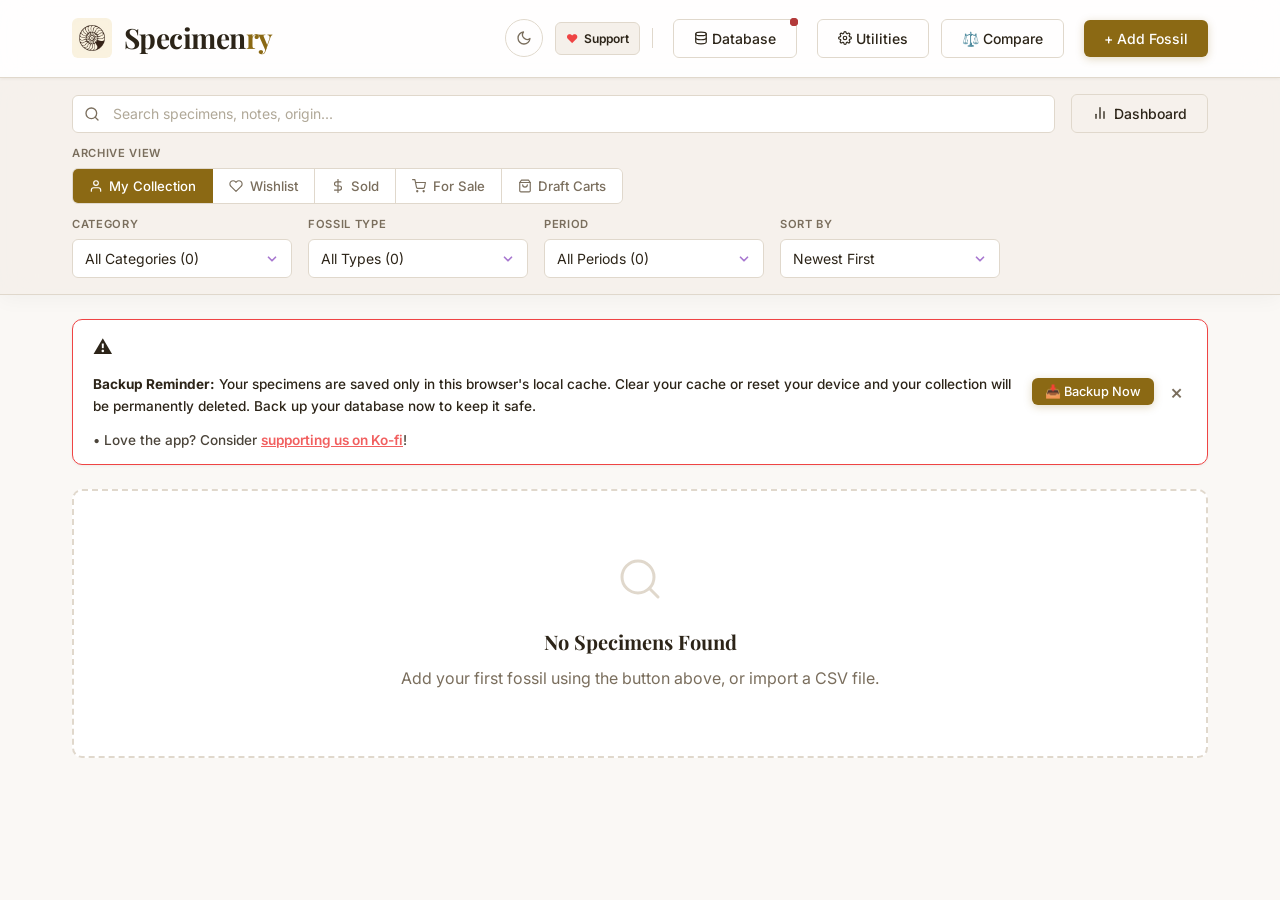
==== commit f91b3c88: "Add files via upload" ====
--- a/index.html
+++ b/index.html
@@ -27,6 +27,9 @@
                 <button id="btn-toggle-theme" class="btn-icon" onclick="app.toggleTheme()" title="Toggle Dark Mode" aria-label="Toggle Dark Mode">
                     <svg id="theme-icon" xmlns="http://www.w3.org/2000/svg" width="16" height="16" viewBox="0 0 24 24" fill="none" stroke="currentColor" stroke-width="2" stroke-linecap="round" stroke-linejoin="round"><path d="M21 12.79A9 9 0 1 1 11.21 3 7 7 0 0 0 21 12.79z"/></svg>
                 </button>
+                <a href="https://ko-fi.com/specimenry" target="_blank" id="btn-support-project" class="desktop-only" title="Support Specimenry on Ko-fi" aria-label="Support Specimenry on Ko-fi" style="color: var(--text-primary); background: var(--bg-warm); border: 1px solid var(--border-color); border-radius: var(--radius-sm); padding: 0.35rem 0.65rem; font-size: 0.75rem; font-weight: 600; text-decoration: none; display: flex; align-items: center; gap: 0.35rem; transition: all 0.2s;" onmouseover="this.style.background='var(--border-color)'" onmouseout="this.style.background='var(--bg-warm)'">
+                    <span style="color: #ef4444;">❤️</span> Support
+                </a>
                 <div class="desktop-only" style="width: 1px; height: 20px; background-color: var(--border-color); margin-right: 0.5rem;"></div>
 
                 <!-- Unified Mobile Option Dropdown -->
@@ -78,6 +81,11 @@
                         <a href="#" onclick="app.closeMobileMenu(); document.getElementById('file-import').click(); return false;" style="display: flex; align-items: center; gap: 0.5rem; padding: 0.5rem 1.25rem; font-size: 0.8rem; color: var(--text-primary); text-decoration: none; transition: background 0.15s;" onmouseover="this.style.background='var(--bg-warm)'" onmouseout="this.style.background='transparent'">
                             📄 Import Spreadsheet (CSV)
                         </a>
+                        <!-- Support Section -->
+                        <div style="padding: 0.4rem 1rem 0.2rem 1rem; font-size: 0.65rem; font-weight: 800; text-transform: uppercase; color: var(--text-secondary); letter-spacing: 0.05em; border-top: 1px solid var(--border-color); margin-top: 0.25rem;">Support</div>
+                        <a href="https://ko-fi.com/specimenry" target="_blank" onclick="app.closeMobileMenu();" style="display: flex; align-items: center; gap: 0.5rem; padding: 0.5rem 1.25rem; font-size: 0.8rem; color: #ef4444; text-decoration: none; transition: background 0.15s; font-weight: 600;" onmouseover="this.style.background='var(--bg-warm)'" onmouseout="this.style.background='transparent'">
+                            ❤️ Support the Project
+                        </a>
                     </div>
                 </div>
 
@@ -102,6 +110,9 @@
                         <a href="#" onclick="app.copyLLMContext(); return false;" style="display: flex; align-items: center; gap: 0.5rem; padding: 0.6rem 1rem; font-size: 0.8rem; color: var(--text-primary); text-decoration: none; transition: background 0.15s; border-top: 1px solid var(--border-color);" onmouseover="this.style.background='var(--bg-warm)'" onmouseout="this.style.background='transparent'">
                             🤖 Copy & Export for AI (LLM)
                         </a>
+                        <a href="https://ko-fi.com/specimenry" target="_blank" style="display: flex; align-items: center; gap: 0.5rem; padding: 0.6rem 1rem; font-size: 0.8rem; color: #ef4444; text-decoration: none; transition: background 0.15s; border-top: 1px solid var(--border-color); font-weight: 600;" onmouseover="this.style.background='var(--bg-warm)'" onmouseout="this.style.background='transparent'">
+                            ❤️ Support on Ko-fi
+                        </a>
                     </div>
                 </div>
                 <input type="file" id="file-restore-json" accept=".json" style="display:none;" onchange="app.importJSON(event)">
@@ -166,8 +177,8 @@
                 </button>
             </div>
 
-            <!-- Row 2: Filters -->
-            <div class="filter-row">
+            <!-- Row 2: Archive View Selector -->
+            <div class="filter-row view-toggle-row">
                 <div class="form-group view-toggle-group">
                     <label>Archive View</label>
                     <div class="view-toggle" role="group" aria-label="Switch between collection and wishlist">
@@ -193,7 +204,10 @@
                         </button>
                     </div>
                 </div>
-
+            </div>
+
+            <!-- Row 3: Filter Dropdowns -->
+            <div class="filter-row dropdowns-row">
                 <div class="form-group filter-select">
                     <label for="filter-category">Category</label>
                     <select id="filter-category" onchange="app.renderFossils()">
@@ -240,6 +254,19 @@
     </nav>
 
     <main>
+        <!-- Backup Warning / Reminder Banner -->
+        <div id="backup-warning-banner" class="warning-banner" style="display: none; align-items: center; justify-content: space-between; padding: 0.75rem 1.25rem; background: var(--bg-surface); border: 1px solid #ef4444; border-radius: var(--radius-md); margin-bottom: 1.5rem; color: var(--text-primary); font-size: 0.85rem; font-weight: 500; gap: 1rem; box-shadow: var(--shadow-sm);">
+            <div style="display: flex; align-items: center; gap: 0.75rem; flex: 1; flex-wrap: wrap;">
+                <span style="font-size: 1.2rem;">⚠️</span>
+                <span><strong>Backup Reminder:</strong> Your specimens are saved only in this browser's local cache. Clear your cache or reset your device and your collection will be permanently deleted. Back up your database now to keep it safe.</span>
+                <span style="opacity: 0.85;">• Love the app? Consider <a href="https://ko-fi.com/specimenry" target="_blank" style="color: #ef4444; font-weight: 600; text-decoration: underline;">supporting us on Ko-fi</a>!</span>
+            </div>
+            <div style="display: flex; align-items: center; gap: 0.75rem; flex-shrink: 0;">
+                <button type="button" class="btn-primary" onclick="app.exportData(); document.getElementById('backup-warning-banner').style.display = 'none';" style="padding: 0.4rem 0.8rem; font-size: 0.8rem; border-radius: var(--radius-sm); border: none; cursor: pointer; white-space: nowrap;">📥 Backup Now</button>
+                <button type="button" onclick="document.getElementById('backup-warning-banner').style.display = 'none';" style="background: transparent; border: none; color: var(--text-secondary); cursor: pointer; font-size: 1.25rem; line-height: 1; padding: 0.25rem; display: flex; align-items: center; justify-content: center;" title="Dismiss Reminder" aria-label="Dismiss">&times;</button>
+            </div>
+        </div>
+
         <div id="stats-summary" class="stats-summary" aria-live="polite">
             <div class="stats-header" style="display: flex; justify-content: space-between; align-items: flex-start; width: 100%; border-bottom: 1px solid var(--border-color); padding-bottom: 1rem; margin-bottom: 1rem;">
                 <div id="stats-summary-text" class="stats-text" style="flex: 1;"></div>
@@ -311,6 +338,9 @@
 
             <div id="portfolio-container" class="dashboard-visual-container" style="display: none;">
                 <!-- Portfolio dynamically rendered by JS -->
+            </div>
+            <div style="text-align: center; font-size: 0.75rem; color: var(--text-secondary); margin-top: 2rem; padding-top: 1rem; border-top: 1px solid var(--border-color); opacity: 0.8;">
+                Developed with ❤️ for fossil collectors. Love the app? Consider <a href="https://ko-fi.com/specimenry" target="_blank" style="color: #ef4444; font-weight: 600; text-decoration: underline;">supporting us on Ko-fi</a>!
             </div>
         </div>
         <div id="view-info-banner" class="view-info-banner" style="display: none;"></div>
--- a/css/style.css
+++ b/css/style.css
@@ -2041,8 +2041,8 @@
         color: #fff !important;
     }
 
-    /* On mobile, keep Row 2 visible by default to show the view switcher */
-    .filter-row:last-of-type {
+    /* On mobile, keep Row 2 (view selector) visible by default */
+    .view-toggle-row {
         display: flex !important;
         flex-direction: column !important;
         align-items: stretch !important;
@@ -2050,21 +2050,20 @@
         margin-top: 0.5rem !important;
     }
 
-    /* Hide advanced select dropdowns by default on mobile */
-    .filter-row:last-of-type .filter-select {
+    /* Hide advanced dropdowns row by default on mobile */
+    .dropdowns-row {
         display: none !important;
     }
 
-    /* Display advanced select dropdowns vertically when filter bar is toggled */
-    .filter-bar.show-mobile-filters .filter-row:last-of-type .filter-select {
+    /* Display advanced dropdowns row vertically when filter bar is toggled */
+    .filter-bar.show-mobile-filters .dropdowns-row {
         display: flex !important;
-    }
-
-    /* Add a premium dashed divider above select inputs only when open */
-    .filter-bar.show-mobile-filters .filter-row:last-of-type .filter-select:first-of-type {
+        flex-direction: column !important;
+        align-items: stretch !important;
+        gap: 0.6rem !important;
+        margin-top: 0.5rem !important;
         border-top: 1px dashed var(--border-color);
         padding-top: 0.6rem;
-        margin-top: 0.2rem;
     }
 
     /* Segmented view controls - horizontal scrolling on mobile to prevent cramming while keeping labels legible */
@@ -2112,17 +2111,17 @@
         height: 13px !important;
     }
 
-    .filter-row:last-of-type .form-group {
+    .dropdowns-row .form-group {
         width: 100% !important;
         flex: none !important;
         gap: 0;
     }
 
-    .filter-row:last-of-type label {
+    .dropdowns-row label {
         display: none !important; /* Hide label to save vertical space */
     }
 
-    .filter-row:last-of-type select {
+    .dropdowns-row select {
         padding: 0.5rem 1.8rem 0.5rem 0.75rem !important;
         font-size: 0.82rem !important;
         background-position: right 0.75rem center !important;
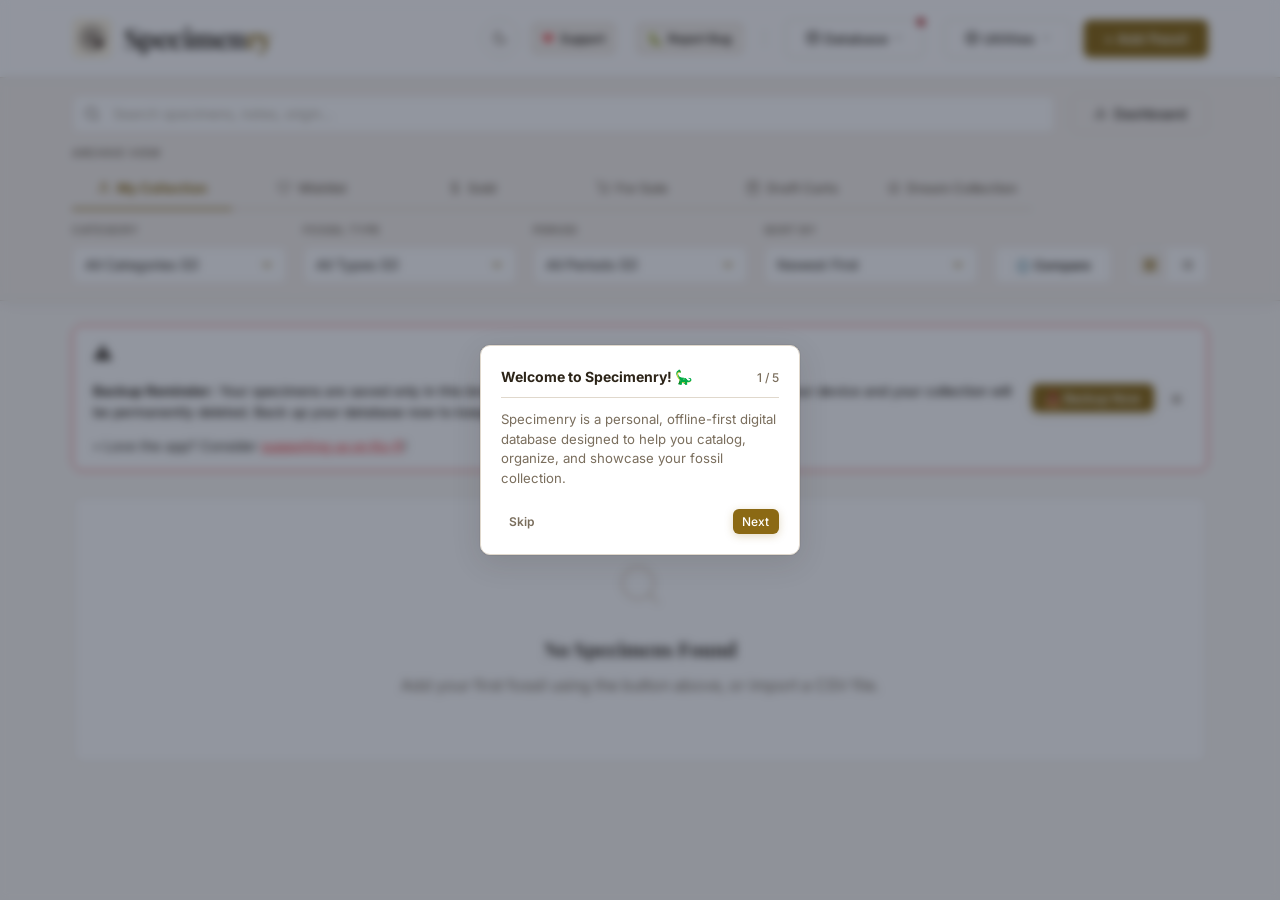
==== commit aaa840c5: "Add files via upload" ====
--- a/index.html
+++ b/index.html
@@ -1,3 +1,7 @@
+<!--
+  SPECIMENRY
+  Copyright (c) 2026 Specimenry. All rights reserved.
+-->
 <!DOCTYPE html>
 <html lang="en">
 <head>
@@ -30,7 +34,10 @@
                 <a href="https://ko-fi.com/specimenry" target="_blank" id="btn-support-project" class="desktop-only" title="Support Specimenry on Ko-fi" aria-label="Support Specimenry on Ko-fi" style="color: var(--text-primary); background: var(--bg-warm); border: 1px solid var(--border-color); border-radius: var(--radius-sm); padding: 0.35rem 0.65rem; font-size: 0.75rem; font-weight: 600; text-decoration: none; display: flex; align-items: center; gap: 0.35rem; transition: all 0.2s;" onmouseover="this.style.background='var(--border-color)'" onmouseout="this.style.background='var(--bg-warm)'">
                     <span style="color: #ef4444;">❤️</span> Support
                 </a>
-                <div class="desktop-only" style="width: 1px; height: 20px; background-color: var(--border-color); margin-right: 0.5rem;"></div>
+                <a href="#" onclick="app.openBugReportModal(); return false;" id="btn-report-bug-header" class="desktop-only" title="Report a Bug" aria-label="Report a Bug" style="color: var(--text-primary); background: var(--bg-warm); border: 1px solid var(--border-color); border-radius: var(--radius-sm); padding: 0.35rem 0.65rem; font-size: 0.75rem; font-weight: 600; text-decoration: none; display: flex; align-items: center; gap: 0.35rem; transition: all 0.2s; margin-left: 0.5rem;" onmouseover="this.style.background='var(--border-color)'" onmouseout="this.style.background='var(--bg-warm)'">
+                    <span>🐛</span> Report Bug
+                </a>
+                <div class="desktop-only" style="width: 1px; height: 20px; background-color: var(--border-color); margin-right: 0.5rem; margin-left: 0.5rem;"></div>
 
                 <!-- Unified Mobile Option Dropdown -->
                 <div class="dropdown mobile-only" style="position: relative; display: inline-block;">
@@ -61,7 +68,7 @@
                             💡 Auto-Enhance Lighting
                         </a>
                         <a href="#" onclick="app.closeMobileMenu(); app.batchAutoEnrichAll(); return false;" style="display: flex; align-items: center; gap: 0.5rem; padding: 0.5rem 1.25rem; font-size: 0.8rem; color: var(--text-primary); text-decoration: none; transition: background 0.15s; font-weight: 600; border-bottom: 1px solid var(--border-color);" onmouseover="this.style.background='var(--bg-warm)'" onmouseout="this.style.background='transparent'">
-                            ⚡ Auto-Enrich All Archive Data
+                            ⚡ Auto-Fill Scientific Data
                         </a>
 
                         <!-- Database Section -->
@@ -75,10 +82,7 @@
                         <a href="#" onclick="app.closeMobileMenu(); document.getElementById('file-restore-json').click(); return false;" style="display: flex; align-items: center; gap: 0.5rem; padding: 0.5rem 1.25rem; font-size: 0.8rem; color: var(--text-primary); text-decoration: none; transition: background 0.15s;" onmouseover="this.style.background='var(--bg-warm)'" onmouseout="this.style.background='transparent'">
                             📤 Restore DB (JSON)
                         </a>
-                        <a href="#" onclick="app.closeMobileMenu(); app.loadServerBackupManual(); return false;" style="display: flex; align-items: center; gap: 0.5rem; padding: 0.5rem 1.25rem; font-size: 0.8rem; color: var(--text-primary); text-decoration: none; transition: background 0.15s;" onmouseover="this.style.background='var(--bg-warm)'" onmouseout="this.style.background='transparent'">
-                            🔄 Load Server Backup (JSON)
-                        </a>
-                        <a href="#" onclick="app.closeMobileMenu(); document.getElementById('file-import').click(); return false;" style="display: flex; align-items: center; gap: 0.5rem; padding: 0.5rem 1.25rem; font-size: 0.8rem; color: var(--text-primary); text-decoration: none; transition: background 0.15s;" onmouseover="this.style.background='var(--bg-warm)'" onmouseout="this.style.background='transparent'">
+                        <a href="#" onclick="app.closeMobileMenu(); app.showCSVInstructions(); return false;" style="display: flex; align-items: center; gap: 0.5rem; padding: 0.5rem 1.25rem; font-size: 0.8rem; color: var(--text-primary); text-decoration: none; transition: background 0.15s;" onmouseover="this.style.background='var(--bg-warm)'" onmouseout="this.style.background='transparent'">
                             📄 Import Spreadsheet (CSV)
                         </a>
                         <!-- Support Section -->
@@ -86,6 +90,12 @@
                         <a href="https://ko-fi.com/specimenry" target="_blank" onclick="app.closeMobileMenu();" style="display: flex; align-items: center; gap: 0.5rem; padding: 0.5rem 1.25rem; font-size: 0.8rem; color: #ef4444; text-decoration: none; transition: background 0.15s; font-weight: 600;" onmouseover="this.style.background='var(--bg-warm)'" onmouseout="this.style.background='transparent'">
                             ❤️ Support the Project
                         </a>
+                        <a href="#" onclick="app.closeMobileMenu(); app.openBugReportModal(); return false;" style="display: flex; align-items: center; gap: 0.5rem; padding: 0.5rem 1.25rem; font-size: 0.8rem; color: var(--text-primary); text-decoration: none; transition: background 0.15s;" onmouseover="this.style.background='var(--bg-warm)'" onmouseout="this.style.background='transparent'">
+                            🐛 Report a Bug
+                        </a>
+                        <a href="#" onclick="app.closeMobileMenu(); app.startTour(); return false;" style="display: flex; align-items: center; gap: 0.5rem; padding: 0.5rem 1.25rem; font-size: 0.8rem; color: var(--text-primary); text-decoration: none; transition: background 0.15s;" onmouseover="this.style.background='var(--bg-warm)'" onmouseout="this.style.background='transparent'">
+                            🙋 App Guided Tour
+                        </a>
                     </div>
                 </div>
 
@@ -93,6 +103,7 @@
                     <button type="button" id="btn-db-center" class="btn-secondary" onclick="app.toggleDbDropdown(event)" title="Database Options" style="white-space: nowrap; display: flex; align-items: center; gap: 0.25rem;">
                         <svg xmlns="http://www.w3.org/2000/svg" width="14" height="14" viewBox="0 0 24 24" fill="none" stroke="currentColor" stroke-width="2" stroke-linecap="round" stroke-linejoin="round"><ellipse cx="12" cy="5" rx="9" ry="3"/><path d="M3 5v14c0 1.66 4 3 9 3s9-1.34 9-3V5"/><path d="M3 12c0 1.66 4 3 9 3s9-1.34 9-3"/></svg>
                         <span class="btn-text">Database</span>
+                        <svg xmlns="http://www.w3.org/2000/svg" width="10" height="10" viewBox="0 0 24 24" fill="none" stroke="currentColor" stroke-width="2.5" stroke-linecap="round" stroke-linejoin="round" style="opacity: 0.7; margin-left: 0.1rem; flex-shrink: 0;"><polyline points="6 9 12 15 18 9"/></svg>
                     </button>
                     <div id="db-dropdown" class="dropdown-menu" style="display: none; position: absolute; right: 0; top: 105%; background: var(--bg-surface); border: 1px solid var(--border-color); border-radius: var(--radius-md); box-shadow: var(--shadow-md); z-index: 1000; min-width: 200px; padding: 0.5rem 0;">
                         <a href="#" id="btn-export" onclick="app.exportData(); return false;" style="display: flex; align-items: center; gap: 0.5rem; padding: 0.6rem 1rem; font-size: 0.8rem; color: var(--text-primary); text-decoration: none; transition: background 0.15s;" onmouseover="this.style.background='var(--bg-warm)'" onmouseout="this.style.background='transparent'">
@@ -101,10 +112,7 @@
                         <a href="#" onclick="document.getElementById('file-restore-json').click(); return false;" style="display: flex; align-items: center; gap: 0.5rem; padding: 0.6rem 1rem; font-size: 0.8rem; color: var(--text-primary); text-decoration: none; transition: background 0.15s;" onmouseover="this.style.background='var(--bg-warm)'" onmouseout="this.style.background='transparent'">
                             📤 Restore Database (JSON)
                         </a>
-                        <a href="#" onclick="app.loadServerBackupManual(); return false;" style="display: flex; align-items: center; gap: 0.5rem; padding: 0.6rem 1rem; font-size: 0.8rem; color: var(--text-primary); text-decoration: none; transition: background 0.15s;" onmouseover="this.style.background='var(--bg-warm)'" onmouseout="this.style.background='transparent'">
-                            🔄 Load Server Backup (JSON)
-                        </a>
-                        <a href="#" onclick="document.getElementById('file-import').click(); return false;" style="display: flex; align-items: center; gap: 0.5rem; padding: 0.6rem 1rem; font-size: 0.8rem; color: var(--text-primary); text-decoration: none; transition: background 0.15s;" onmouseover="this.style.background='var(--bg-warm)'" onmouseout="this.style.background='transparent'">
+                        <a href="#" onclick="app.showCSVInstructions(); return false;" style="display: flex; align-items: center; gap: 0.5rem; padding: 0.6rem 1rem; font-size: 0.8rem; color: var(--text-primary); text-decoration: none; transition: background 0.15s;" onmouseover="this.style.background='var(--bg-warm)'" onmouseout="this.style.background='transparent'">
                             📄 Import Spreadsheet (CSV)
                         </a>
                         <a href="#" onclick="app.copyLLMContext(); return false;" style="display: flex; align-items: center; gap: 0.5rem; padding: 0.6rem 1rem; font-size: 0.8rem; color: var(--text-primary); text-decoration: none; transition: background 0.15s; border-top: 1px solid var(--border-color);" onmouseover="this.style.background='var(--bg-warm)'" onmouseout="this.style.background='transparent'">
@@ -122,10 +130,11 @@
                     <button type="button" id="btn-enrich-center" class="btn-secondary" onclick="app.toggleEnrichDropdown(event)" title="Archive Utilities Menu" style="white-space: nowrap; display: flex; align-items: center; gap: 0.25rem;">
                         <svg xmlns="http://www.w3.org/2000/svg" width="14" height="14" viewBox="0 0 24 24" fill="none" stroke="currentColor" stroke-width="2" stroke-linecap="round" stroke-linejoin="round"><circle cx="12" cy="12" r="3"/><path d="M19.4 15a1.65 1.65 0 0 0 .33 1.82l.06.06a2 2 0 1 1-2.83 2.83l-.06-.06a1.65 1.65 0 0 0-1.82-.33 1.65 1.65 0 0 0-1 1.51V21a2 2 0 0 1-4 0v-.09A1.65 1.65 0 0 0 9 19.4a1.65 1.65 0 0 0-1.82.33l-.06.06a2 2 0 1 1-2.83-2.83l.06-.06a1.65 1.65 0 0 0 .33-1.82 1.65 1.65 0 0 0-1.51-1H3a2 2 0 0 1 0-4h.09A1.65 1.65 0 0 0 4.6 9a1.65 1.65 0 0 0-.33-1.82l-.06-.06a2 2 0 1 1 2.83-2.83l.06.06a1.65 1.65 0 0 0 1.82.33H9a1.65 1.65 0 0 0 1-1.51V3a2 2 0 0 1 4 0v.09a1.65 1.65 0 0 0 1 1.51 1.65 1.65 0 0 0 1.82-.33l.06-.06a2 2 0 1 1 2.83 2.83l-.06.06a1.65 1.65 0 0 0-.33 1.82V9a1.65 1.65 0 0 0 1.51 1H21a2 2 0 0 1 0 4h-.09a1.65 1.65 0 0 0-1.51 1z"/></svg> 
                         <span class="btn-text">Utilities</span>
+                        <svg xmlns="http://www.w3.org/2000/svg" width="10" height="10" viewBox="0 0 24 24" fill="none" stroke="currentColor" stroke-width="2.5" stroke-linecap="round" stroke-linejoin="round" style="opacity: 0.7; margin-left: 0.1rem; flex-shrink: 0;"><polyline points="6 9 12 15 18 9"/></svg>
                     </button>
                     <div id="enrich-dropdown" class="dropdown-menu" style="display: none; position: absolute; right: 0; top: 105%; background: var(--bg-surface); border: 1px solid var(--border-color); border-radius: var(--radius-md); box-shadow: var(--shadow-md); z-index: 1000; min-width: 200px; padding: 0.5rem 0;">
                         <a href="#" onclick="app.batchAutoEnrichAll(); return false;" style="display: flex; align-items: center; gap: 0.5rem; padding: 0.6rem 1rem; font-size: 0.8rem; color: var(--text-primary); text-decoration: none; transition: background 0.15s; font-weight: 600;" onmouseover="this.style.background='var(--bg-warm)'" onmouseout="this.style.background='transparent'">
-                            ⚡ Auto-Enrich All Archive Data
+                            ⚡ Auto-Fill Scientific Data
                         </a>
                         <a href="#" onclick="app.enterShowcaseMode(); return false;" style="display: flex; align-items: center; gap: 0.5rem; padding: 0.6rem 1rem; font-size: 0.8rem; color: var(--text-primary); text-decoration: none; transition: background 0.15s; border-top: 1px solid var(--border-color);" onmouseover="this.style.background='var(--bg-warm)'" onmouseout="this.style.background='transparent'">
                             🏛️ Museum Showcase Mode
@@ -139,14 +148,17 @@
                         <a href="#" onclick="app.openDeepDive(); return false;" style="display: flex; align-items: center; gap: 0.5rem; padding: 0.6rem 1rem; font-size: 0.8rem; color: var(--text-primary); text-decoration: none; transition: background 0.15s; border-top: 1px solid var(--border-color);" onmouseover="this.style.background='var(--bg-warm)'" onmouseout="this.style.background='transparent'">
                             🦕 Paleo Deep Dive
                         </a>
-                    </div>
-                </div>
-
-
-
-                <button id="btn-toggle-compare-picker" class="btn-secondary desktop-only" onclick="app.toggleComparePickerMode()" title="Interactive Compare Selector Mode" style="margin-right: 0.5rem;">
-                    ⚖️ Compare
-                </button>
+                        <a href="#" onclick="app.openBugReportModal(); return false;" style="display: flex; align-items: center; gap: 0.5rem; padding: 0.6rem 1rem; font-size: 0.8rem; color: var(--text-primary); text-decoration: none; transition: background 0.15s; border-top: 1px solid var(--border-color);" onmouseover="this.style.background='var(--bg-warm)'" onmouseout="this.style.background='transparent'">
+                            🐛 Report a Bug
+                        </a>
+                        <a href="#" onclick="app.startTour(); return false;" style="display: flex; align-items: center; gap: 0.5rem; padding: 0.6rem 1rem; font-size: 0.8rem; color: var(--text-primary); text-decoration: none; transition: background 0.15s; border-top: 1px solid var(--border-color);" onmouseover="this.style.background='var(--bg-warm)'" onmouseout="this.style.background='transparent'">
+                            🙋 App Guided Tour
+                        </a>
+                    </div>
+                </div>
+
+
+
                 <button class="btn-primary" onclick="app.openModal()" id="btn-add-fossil" title="Add Fossil">
                     <span class="btn-text">+ Add Fossil</span>
                     <svg class="mobile-only" xmlns="http://www.w3.org/2000/svg" width="16" height="16" viewBox="0 0 24 24" fill="none" stroke="currentColor" stroke-width="2.5" stroke-linecap="round" stroke-linejoin="round"><line x1="12" y1="5" x2="12" y2="19"/><line x1="5" y1="12" x2="19" y2="12"/></svg>
@@ -182,7 +194,7 @@
                 <div class="form-group view-toggle-group">
                     <label>Archive View</label>
                     <div class="view-toggle" role="group" aria-label="Switch between collection and wishlist">
-                        <button type="button" id="btn-collection" class="toggle-btn active" onclick="app.setView('false')">
+                        <button type="button" id="btn-collection" class="toggle-btn" onclick="app.setView('false')">
                             <svg xmlns="http://www.w3.org/2000/svg" width="14" height="14" viewBox="0 0 24 24" fill="none" stroke="currentColor" stroke-width="2" stroke-linecap="round" stroke-linejoin="round"><path d="M20 21v-2a4 4 0 0 0-4-4H8a4 4 0 0 0-4 4v2"/><circle cx="12" cy="7" r="4"/></svg>
                             <span class="btn-text">My Collection</span>
                         </button>
@@ -202,7 +214,30 @@
                             <svg xmlns="http://www.w3.org/2000/svg" width="14" height="14" viewBox="0 0 24 24" fill="none" stroke="currentColor" stroke-width="2" stroke-linecap="round" stroke-linejoin="round"><path d="M6 2L3 6v14a2 2 0 0 0 2 2h14a2 2 0 0 0 2-2V6l-3-4z"/><line x1="3" y1="6" x2="21" y2="6"/><path d="M16 10a4 4 0 0 1-8 0"/></svg>
                             <span class="btn-text">Draft Carts</span>
                         </button>
-                    </div>
+                        <button type="button" id="btn-dream" class="toggle-btn" onclick="app.setView('dream')">
+                            <svg xmlns="http://www.w3.org/2000/svg" width="14" height="14" viewBox="0 0 24 24" fill="none" stroke="currentColor" stroke-width="2" stroke-linecap="round" stroke-linejoin="round"><polygon points="12 2 15.09 8.26 22 9.27 17 14.14 18.18 21.02 12 17.77 5.82 21.02 7 14.14 2 9.27 8.91 8.26 12 2"/></svg>
+                            <span class="btn-text">Dream Collection</span>
+                        </button>
+                    </div>
+                    <script>
+                        (function() {
+                            try {
+                                var savedView = localStorage.getItem('current_view') || 'false';
+                                document.getElementById('btn-collection').classList.toggle('active', savedView === 'false');
+                                document.getElementById('btn-wishlist').classList.toggle('active', savedView === 'true');
+                                var btnSold = document.getElementById('btn-sold');
+                                if (btnSold) btnSold.classList.toggle('active', savedView === 'sold');
+                                var btnSale = document.getElementById('btn-sale');
+                                if (btnSale) btnSale.classList.toggle('active', savedView === 'sale');
+                                var btnCarts = document.getElementById('btn-carts');
+                                if (btnCarts) btnCarts.classList.toggle('active', savedView === 'carts');
+                                var btnDream = document.getElementById('btn-dream');
+                                if (btnDream) btnDream.classList.toggle('active', savedView === 'dream');
+                            } catch (e) {
+                                console.error('Failed inline view toggle init:', e);
+                            }
+                        })();
+                    </script>
                 </div>
             </div>
 
@@ -244,6 +279,25 @@
                         <option value="tier-asc">Preservation Tier (D to S)</option>
                     </select>
                 </div>
+                
+                <div class="form-group compare-toggle-wrapper desktop-only" style="min-width: 100px;">
+                    <label style="visibility: hidden; user-select: none;">Compare</label>
+                    <button id="btn-toggle-compare-picker" class="btn-secondary" onclick="app.toggleComparePickerMode()" title="Interactive Compare Selector Mode" style="height: 38px; display: flex; align-items: center; justify-content: center; gap: 0.35rem; font-size: 0.8rem; font-weight: 600; border-radius: var(--radius-sm); border: 1px solid var(--border-color); background: var(--bg-surface); color: var(--text-primary); cursor: pointer; transition: var(--transition); width: 100%;">
+                        ⚖️ Compare
+                    </button>
+                </div>
+
+                <div class="form-group layout-toggle-wrapper desktop-only" style="min-width: 80px;">
+                    <label style="visibility: hidden; user-select: none;">View</label>
+                    <div class="layout-toggle-group" style="height: 38px; display: inline-flex; align-items: center; border: 1px solid var(--border-color); border-radius: var(--radius-sm); background: var(--bg-surface); padding: 3px; gap: 2px; box-sizing: border-box; width: 100%;">
+                        <button type="button" id="btn-layout-grid" class="layout-toggle-btn active" onclick="app.setLayoutView('grid')" title="Grid View" style="height: 30px; flex: 1; display: flex; align-items: center; justify-content: center; border: none; background: transparent; border-radius: 4px; cursor: pointer; transition: all 0.15s; color: var(--text-secondary); padding: 0;">
+                            <svg xmlns="http://www.w3.org/2000/svg" width="14" height="14" viewBox="0 0 24 24" fill="none" stroke="currentColor" stroke-width="2.5" stroke-linecap="round" stroke-linejoin="round"><rect x="3" y="3" width="7" height="7"/><rect x="14" y="3" width="7" height="7"/><rect x="14" y="14" width="7" height="7"/><rect x="3" y="14" width="7" height="7"/></svg>
+                        </button>
+                        <button type="button" id="btn-layout-list" class="layout-toggle-btn" onclick="app.setLayoutView('list')" title="List View" style="height: 30px; flex: 1; display: flex; align-items: center; justify-content: center; border: none; background: transparent; border-radius: 4px; cursor: pointer; transition: all 0.15s; color: var(--text-secondary); padding: 0;">
+                            <svg xmlns="http://www.w3.org/2000/svg" width="14" height="14" viewBox="0 0 24 24" fill="none" stroke="currentColor" stroke-width="2.5" stroke-linecap="round" stroke-linejoin="round"><line x1="8" y1="6" x2="21" y2="6"/><line x1="8" y1="12" x2="21" y2="12"/><line x1="8" y1="18" x2="21" y2="18"/><line x1="3" y1="6" x2="3.01" y2="6"/><line x1="3" y1="12" x2="3.01" y2="12"/><line x1="3" y1="18" x2="3.01" y2="18"/></svg>
+                        </button>
+                    </div>
+                </div>
             </div>
             
             <!-- Row 3: Active Badges -->
@@ -262,8 +316,8 @@
                 <span style="opacity: 0.85;">• Love the app? Consider <a href="https://ko-fi.com/specimenry" target="_blank" style="color: #ef4444; font-weight: 600; text-decoration: underline;">supporting us on Ko-fi</a>!</span>
             </div>
             <div style="display: flex; align-items: center; gap: 0.75rem; flex-shrink: 0;">
-                <button type="button" class="btn-primary" onclick="app.exportData(); document.getElementById('backup-warning-banner').style.display = 'none';" style="padding: 0.4rem 0.8rem; font-size: 0.8rem; border-radius: var(--radius-sm); border: none; cursor: pointer; white-space: nowrap;">📥 Backup Now</button>
-                <button type="button" onclick="document.getElementById('backup-warning-banner').style.display = 'none';" style="background: transparent; border: none; color: var(--text-secondary); cursor: pointer; font-size: 1.25rem; line-height: 1; padding: 0.25rem; display: flex; align-items: center; justify-content: center;" title="Dismiss Reminder" aria-label="Dismiss">&times;</button>
+                <button type="button" class="btn-primary" onclick="app.exportData();" style="padding: 0.4rem 0.8rem; font-size: 0.8rem; border-radius: var(--radius-sm); border: none; cursor: pointer; white-space: nowrap;">📥 Backup Now</button>
+                <button type="button" onclick="app.dismissBackupBanner();" style="background: transparent; border: none; color: var(--text-secondary); cursor: pointer; font-size: 1.25rem; line-height: 1; padding: 0.25rem; display: flex; align-items: center; justify-content: center;" title="Dismiss Reminder" aria-label="Dismiss">&times;</button>
             </div>
         </div>
 
@@ -339,8 +393,11 @@
             <div id="portfolio-container" class="dashboard-visual-container" style="display: none;">
                 <!-- Portfolio dynamically rendered by JS -->
             </div>
-            <div style="text-align: center; font-size: 0.75rem; color: var(--text-secondary); margin-top: 2rem; padding-top: 1rem; border-top: 1px solid var(--border-color); opacity: 0.8;">
-                Developed with ❤️ for fossil collectors. Love the app? Consider <a href="https://ko-fi.com/specimenry" target="_blank" style="color: #ef4444; font-weight: 600; text-decoration: underline;">supporting us on Ko-fi</a>!
+            <div style="text-align: center; font-size: 0.75rem; color: var(--text-secondary); margin-top: 2rem; padding-top: 1rem; border-top: 1px solid var(--border-color); opacity: 0.8; display: flex; justify-content: center; gap: 1rem; flex-wrap: wrap;">
+                <span>Developed with ❤️ for fossil collectors.</span>
+                <span>Love the app? Consider <a href="https://ko-fi.com/specimenry" target="_blank" style="color: #ef4444; font-weight: 600; text-decoration: underline;">supporting us on Ko-fi</a>!</span>
+                <span>•</span>
+                <span>Found a bug? <a href="#" onclick="app.openBugReportModal(); return false;" style="color: var(--text-primary); font-weight: 600; text-decoration: underline;">Report a Bug</a></span>
             </div>
         </div>
         <div id="view-info-banner" class="view-info-banner" style="display: none;"></div>
@@ -411,6 +468,7 @@
                                 <option value="true">Wishlist</option>
                                 <option value="sale">For Sale</option>
                                 <option value="sold">Sold</option>
+                                <option value="dream">Dream Specimen</option>
                             </select>
                         </div>
 
@@ -996,6 +1054,48 @@
         </div>
     </dialog>
 
+    <!-- CSV Import Instructions Dialog -->
+    <dialog id="csv-import-instructions-modal" style="width: 95%; max-width: 550px; border: 1px solid var(--border-color); border-radius: var(--radius-md); background: var(--bg-surface); padding: 1.5rem; box-shadow: var(--shadow-lg); color: var(--text-primary); outline: none;">
+        <div style="display: flex; justify-content: space-between; align-items: center; margin-bottom: 1rem; border-bottom: 1px solid var(--border-color); padding-bottom: 0.75rem;">
+            <h3 style="margin: 0; font-size: 1.1rem; font-weight: 700; display: flex; align-items: center; gap: 0.5rem; color: var(--text-primary);">
+                📥 Import Spreadsheet (CSV)
+            </h3>
+            <button type="button" class="btn-icon" onclick="document.getElementById('csv-import-instructions-modal').close()" style="background: none; border: none; cursor: pointer; color: var(--text-secondary); display: flex; align-items: center; justify-content: center; font-size: 1.25rem;">&times;</button>
+        </div>
+        
+        <div style="margin-bottom: 1.5rem; font-size: 0.85rem; line-height: 1.5; color: var(--text-secondary);">
+            <p style="margin-top: 0; margin-bottom: 0.75rem;">
+                You can bulk-import specimens into your archive using a <strong>CSV (Comma-Separated Values)</strong> file. 
+                The importer supports flexible column header mapping:
+            </p>
+            
+            <div style="background: var(--bg-warm); border: 1px solid var(--border-color); border-radius: var(--radius-sm); padding: 0.75rem; margin-bottom: 1rem; font-family: monospace; font-size: 0.75rem; color: var(--text-primary); overflow-x: auto; white-space: nowrap;">
+                <strong>Headers:</strong> Specimen Name | Category | Period | Epoch | Stage | Size | Unit | Price | Currency | Notes | Wishlist | Sold | Dream
+            </div>
+
+            <ul style="margin: 0 0 1rem 1.25rem; padding: 0; display: flex; flex-direction: column; gap: 0.35rem;">
+                <li><strong>Required:</strong> <code>Specimen Name</code> (or <code>Name</code>) to identify the fossil.</li>
+                <li><strong>Taxonomy & Origin:</strong> <code>Category</code>, <code>Geological Period</code>, <code>Epoch</code>, <code>Stage</code>, <code>Country</code>, <code>Location</code>, and <code>Formation</code>.</li>
+                <li><strong>Status Flags:</strong> Mark items as <code>Is Wishlist</code>, <code>Is Sold</code>, or <code>Is Dream</code> with <code>true</code> or <code>false</code>.</li>
+                <li><strong>Valuation & Size:</strong> Numeric values for <code>Size</code>, <code>Weight</code>, <code>Price</code>, and <code>Sale Price</code>.</li>
+            </ul>
+
+            <p style="margin-bottom: 0.5rem;">For best results, download our pre-formatted template, fill it in, and upload it:</p>
+        </div>
+        
+        <div style="display: flex; gap: 0.75rem; justify-content: space-between; align-items: center; flex-wrap: wrap;">
+            <button class="btn-secondary" onclick="app.downloadCSVTemplate()" style="font-size: 0.8rem; padding: 0.6rem 1rem; font-weight: 600; display: flex; align-items: center; gap: 0.35rem; cursor: pointer; border-color: var(--border-color); background: none; border: 1px solid var(--border-color); color: var(--text-primary); border-radius: var(--radius-sm); transition: var(--transition);">
+                📂 Download Template CSV
+            </button>
+            <div style="display: flex; gap: 0.5rem;">
+                <button class="btn-secondary" onclick="document.getElementById('csv-import-instructions-modal').close()" style="font-size: 0.8rem; padding: 0.6rem 1rem; font-weight: 600; cursor: pointer; background: none; border: 1px solid var(--border-color); color: var(--text-secondary); border-radius: var(--radius-sm); transition: var(--transition);">Cancel</button>
+                <button class="btn-primary" onclick="document.getElementById('csv-import-instructions-modal').close(); document.getElementById('file-import').click();" style="font-size: 0.8rem; padding: 0.6rem 1rem; font-weight: 700; display: flex; align-items: center; gap: 0.35rem; background: var(--accent); color: var(--bg-surface); border: none; border-radius: var(--radius-sm); cursor: pointer; transition: var(--transition);">
+                    ⚡ Select File & Import
+                </button>
+            </div>
+        </div>
+    </dialog>
+
     <!-- AI Export Dialog -->
     <dialog id="ai-export-modal" style="width: 95%; max-width: 650px; border: 1px solid var(--border-color); border-radius: var(--radius-md); background: var(--bg-surface); padding: 1.5rem; box-shadow: var(--shadow-lg); color: var(--text-primary); outline: none;">
         <div style="display: flex; justify-content: space-between; align-items: center; margin-bottom: 1rem; border-bottom: 1px solid var(--border-color); padding-bottom: 0.75rem;">
@@ -1109,6 +1209,137 @@
         </form>
     </dialog>
 
+    <!-- Dream Specimen Form Modal -->
+    <dialog id="dream-item-modal" aria-labelledby="dream-item-modal-title">
+        <form id="dream-item-form" onsubmit="app.saveDreamItem(event)" novalidate>
+            <input type="hidden" id="dream-item-id">
+
+            <div class="modal-header">
+                <h2 id="dream-item-modal-title">Add Dream Specimen</h2>
+                <button type="button" class="btn-icon" aria-label="Close dialog" onclick="document.getElementById('dream-item-modal').close()">
+                    <svg xmlns="http://www.w3.org/2000/svg" width="16" height="16" viewBox="0 0 24 24" fill="none" stroke="currentColor" stroke-width="2" stroke-linecap="round" stroke-linejoin="round"><line x1="18" y1="6" x2="6" y2="18"/><line x1="6" y1="6" x2="18" y2="18"/></svg>
+                </button>
+            </div>
+
+            <div class="modal-body">
+                <div class="form-grid">
+                    <div class="form-group full-width">
+                        <label for="dream-f-specimen">Specimen Name *</label>
+                        <input type="text" id="dream-f-specimen" required placeholder="e.g. Tyrannosaurus Tooth (Dream)">
+                    </div>
+
+                    <div class="form-group">
+                        <label for="dream-f-price">Target/Asking Price</label>
+                        <input type="number" step="0.01" id="dream-f-price" placeholder="Price">
+                    </div>
+
+                    <div class="form-group">
+                        <label for="dream-f-currency">Currency</label>
+                        <select id="dream-f-currency">
+                            <option value="USD">USD ($)</option>
+                            <option value="EUR">EUR (€)</option>
+                            <option value="SEK">SEK (kr)</option>
+                        </select>
+                    </div>
+
+                    <div class="form-group">
+                        <label for="dream-f-size">Size</label>
+                        <input type="number" step="0.01" id="dream-f-size" placeholder="Size value">
+                    </div>
+
+                    <div class="form-group">
+                        <label for="dream-f-size-unit">Size Unit</label>
+                        <select id="dream-f-size-unit">
+                            <option value="cm">cm</option>
+                            <option value="inch">inch</option>
+                        </select>
+                    </div>
+
+                    <div class="form-group full-width">
+                        <label for="dream-f-link">Source URL / Listing Link</label>
+                        <input type="url" id="dream-f-link" placeholder="e.g. https://www.fossilera.com/fossils/...">
+                    </div>
+
+                    <div class="form-group full-width">
+                        <label>Specimen Media (Images & Videos)</label>
+                        <div style="display: flex; flex-direction: column; gap: 0.65rem;">
+                            <!-- Paste URL input -->
+                            <div style="display: flex; gap: 0.5rem;">
+                                <input type="text" id="dream-f-photo-url-input" placeholder="Paste image/video URL (e.g., https://...) and press enter or click Add" style="flex: 1;" onkeydown="if(event.key==='Enter'){ event.preventDefault(); app.addDreamPhotoUrl(); }">
+                                <button type="button" class="btn-secondary" onclick="app.addDreamPhotoUrl()" style="padding: 0 1rem; height: 38px;">Add URL</button>
+                            </div>
+                            <!-- Upload file button -->
+                            <div class="upload-area" onclick="document.getElementById('dream-f-photo-file-multiple').click()" style="border: 1px dashed var(--border-color); padding: 1rem; border-radius: var(--radius-sm); background: var(--bg-warm); text-align: center; cursor: pointer; transition: border-color 0.2s;">
+                                <input type="file" id="dream-f-photo-file-multiple" accept="image/*,video/*,.heic,.heif" multiple onchange="app.handleDreamMultipleImagesUpload(event)" style="display: none;">
+                                <svg xmlns="http://www.w3.org/2000/svg" width="24" height="24" viewBox="0 0 24 24" fill="none" stroke="currentColor" stroke-width="2" stroke-linecap="round" stroke-linejoin="round" style="margin-bottom: 0.25rem; opacity: 0.6;"><rect x="3" y="3" width="18" height="18" rx="2" ry="2"/><circle cx="8.5" cy="8.5" r="1.5"/><polyline points="21 15 16 10 5 21"/></svg>
+                                <div style="font-size: 0.75rem; font-weight: 600; color: var(--text-secondary);">Click to upload images/videos</div>
+                                <div style="font-size: 0.65rem; color: var(--text-secondary); opacity: 0.8; margin-top: 0.1rem;">Multiple files allowed</div>
+                            </div>
+                            <!-- Preview container -->
+                            <div id="dream-images-preview-container" style="display: flex; flex-wrap: wrap; gap: 0.5rem; margin-top: 0.25rem;"></div>
+                        </div>
+                    </div>
+
+                    <div class="form-group full-width">
+                        <label for="dream-f-notes">Curator Notes / Details</label>
+                        <textarea id="dream-f-notes" rows="3" placeholder="Describe why this specimen is superb, quality, weathering, defects..."></textarea>
+                    </div>
+                </div>
+            </div>
+
+            <div class="modal-footer">
+                <button type="button" class="btn-secondary" onclick="document.getElementById('dream-item-modal').close()">Cancel</button>
+                <button type="submit" class="btn-primary">Save Specimen</button>
+            </div>
+        </form>
+    </dialog>
+
+    <!-- Bug Report Modal -->
+    <dialog id="bug-report-modal" style="width: 95%; max-width: 500px; border: 1px solid var(--border-color); border-radius: var(--radius-md); background: var(--bg-surface); padding: 1.5rem; box-shadow: var(--shadow-lg); color: var(--text-primary); outline: none;">
+        <form id="bug-report-form" onsubmit="app.submitBugReport(event)">
+            <div style="display: flex; justify-content: space-between; align-items: center; border-bottom: 1px solid var(--border-color); padding-bottom: 0.75rem; margin-bottom: 1.25rem;">
+                <h2 style="font-size: 1.1rem; font-weight: 700; margin: 0; display: flex; align-items: center; gap: 0.5rem;">🐛 Report a Bug</h2>
+                <button type="button" class="btn-icon" aria-label="Close dialog" onclick="app.closeBugReportModal()" style="border: none; background: transparent; color: var(--text-secondary); cursor: pointer; display: flex; align-items: center; justify-content: center; padding: 0.25rem; border-radius: 50%;">
+                    <svg xmlns="http://www.w3.org/2000/svg" width="16" height="16" viewBox="0 0 24 24" fill="none" stroke="currentColor" stroke-width="2.5" stroke-linecap="round" stroke-linejoin="round"><line x1="18" y1="6" x2="6" y2="18"/><line x1="6" y1="6" x2="18" y2="18"/></svg>
+                </button>
+            </div>
+
+            <div style="display: flex; flex-direction: column; gap: 1rem; margin-bottom: 1.5rem;">
+                <p style="font-size: 0.8rem; line-height: 1.4; color: var(--text-secondary); margin: 0;">
+                    Help us improve Specimenry! Fill out this form to send a bug report directly to our development team.
+                </p>
+
+                <!-- Hidden parameters -->
+                <input type="hidden" name="tags" value="bug, anonymous">
+                <input type="hidden" id="bug-diagnostics" name="diagnostics">
+
+                <div class="form-group">
+                    <label for="bug-subject">Summary / Title</label>
+                    <input type="text" id="bug-subject" name="subject" placeholder="Briefly describe the issue..." required style="width: 100%;">
+                </div>
+
+                <div class="form-group">
+                    <label for="bug-email">Your Email Address (Optional)</label>
+                    <input type="email" id="bug-email" name="email" placeholder="e.g. collector@example.com" style="width: 100%;">
+                    <small style="font-size: 0.65rem; color: var(--text-secondary); opacity: 0.8; margin-top: -0.25rem;">Provide your email if you'd like us to follow up with questions.</small>
+                </div>
+
+                <div class="form-group">
+                    <label for="bug-message">Steps to Reproduce & Details</label>
+                    <textarea id="bug-message" name="message" rows="4" placeholder="What were you doing? What did you expect to happen? What actually happened?" required style="width: 100%; font-family: inherit; font-size: 0.8rem;"></textarea>
+                </div>
+
+                <!-- Status Message -->
+                <div id="bug-report-status" style="display: none; padding: 0.75rem; border-radius: var(--radius-sm); font-size: 0.75rem; font-weight: 500; line-height: 1.4;"></div>
+            </div>
+
+            <div class="modal-footer" style="display: flex; justify-content: flex-end; gap: 0.5rem; border-top: 1px solid var(--border-color); padding-top: 0.75rem;">
+                <button type="button" class="btn-secondary" onclick="app.closeBugReportModal()">Cancel</button>
+                <button type="submit" class="btn-primary">Submit Report</button>
+            </div>
+        </form>
+    </dialog>
+
     <script src="js/app.js"></script>
 </body>
 </html>
--- a/css/style.css
+++ b/css/style.css
@@ -27,6 +27,7 @@
     --transition: all 0.2s ease;
     --content-max: 1200px;
     --lightbox-overlay-bg: rgba(245, 240, 234, 0.82);
+    --select-arrow: url("data:image/svg+xml,%3Csvg xmlns='http://www.w3.org/2000/svg' width='16' height='16' viewBox='0 0 24 24' fill='none' stroke='%238b6914' stroke-width='3' stroke-linecap='round' stroke-linejoin='round'%3E%3Cpolyline points='6 9 12 15 18 9'%3E%3C/polyline%3E%3C/svg%3E");
 }
 
 [data-theme="dark"] {
@@ -50,6 +51,7 @@
     --shadow-md: 0 4px 20px rgba(0, 0, 0, 0.6);
     --shadow-lg: 0 12px 40px rgba(0, 0, 0, 0.8);
     --lightbox-overlay-bg: rgba(7, 9, 12, 0.80);
+    --select-arrow: url("data:image/svg+xml,%3Csvg xmlns='http://www.w3.org/2000/svg' width='16' height='16' viewBox='0 0 24 24' fill='none' stroke='%234ca1a3' stroke-width='3' stroke-linecap='round' stroke-linejoin='round'%3E%3Cpolyline points='6 9 12 15 18 9'%3E%3C/polyline%3E%3C/svg%3E");
 }
 
 /* --- Reset --- */
@@ -321,41 +323,61 @@
     z-index: 1;
 }
 
-/* --- View Toggle Buttons --- */
+/* --- View Toggle Buttons (Modern Premium Underline Tabs) --- */
 .view-toggle {
     display: flex;
-    border: 1px solid var(--border-color);
-    border-radius: var(--radius-sm);
-    overflow: hidden;
+    border: none;
+    border-bottom: 2px solid var(--border-color);
+    border-radius: 0;
+    background: transparent;
+    overflow: visible;
+    width: 100%;
+    max-width: 1080px;
 }
 
 .toggle-btn {
-    padding: 0.55rem 1rem;
-    background: var(--bg-surface);
+    flex: 1;
+    min-width: 160px;
+    max-width: 200px;
+    padding: 0.75rem 0.5rem;
+    background: transparent;
     color: var(--text-secondary);
     font-size: 0.825rem;
-    font-weight: 500;
+    font-weight: 600;
+    border: none;
+    border-bottom: 2px solid transparent;
+    margin-bottom: -2px;
     border-radius: 0;
     gap: 0.4rem;
+    display: inline-flex;
+    align-items: center;
+    justify-content: center;
+    transition: all 0.2s cubic-bezier(0.16, 1, 0.3, 1);
+    cursor: pointer;
+    white-space: nowrap;
 }
 
 .toggle-btn:not(:last-child) {
-    border-right: 1px solid var(--border-color);
+    border-right: none;
 }
 
 .toggle-btn:hover {
-    background: var(--bg-warm);
+    background: transparent;
     color: var(--text-primary);
+    border-bottom-color: var(--border-color);
 }
 
 .toggle-btn.active {
-    background: var(--accent);
-    color: #fff;
-    border-color: var(--accent);
+    background: transparent;
+    color: var(--accent);
+    border-bottom-color: var(--accent);
+    font-weight: 700;
 }
 
 .toggle-btn.active:hover {
-    background: var(--accent-light);
+    background: transparent;
+    color: var(--accent);
+    border-bottom-color: var(--accent);
 }
 
 /* Search Count Badge */
@@ -433,7 +455,7 @@
     font-family: 'Inter', sans-serif;
     padding: 0.6rem 2.25rem 0.6rem 0.75rem;
     background-color: var(--bg-surface) !important;
-    background-image: url("data:image/svg+xml,%3Csvg xmlns='http://www.w3.org/2000/svg' width='16' height='16' viewBox='0 0 24 24' fill='none' stroke='%23a878d0' stroke-width='3' stroke-linecap='round' stroke-linejoin='round'%3E%3Cpolyline points='6 9 12 15 18 9'%3E%3C/polyline%3E%3C/svg%3E") !important;
+    background-image: var(--select-arrow) !important;
     background-repeat: no-repeat !important;
     background-position: right 0.75rem center !important;
     background-size: 14px !important;
@@ -444,6 +466,11 @@
     transition: var(--transition);
     width: 100%;
     cursor: pointer;
+}
+
+select option {
+    background-color: var(--bg-surface);
+    color: var(--text-primary);
 }
 
 input:focus, select:focus, textarea:focus, .fossil-input:focus {
@@ -1750,20 +1777,23 @@
 }
 
 .img-preview-item-wrapper.dragging,
-.cart-img-preview-item.dragging {
+.cart-img-preview-item.dragging,
+.dream-img-preview-item.dragging {
     opacity: 0.4 !important;
     cursor: grabbing !important;
 }
 
 .img-preview-item-wrapper.drag-over,
-.cart-img-preview-item.drag-over {
+.cart-img-preview-item.drag-over,
+.dream-img-preview-item.drag-over {
     transform: scale(1.08) !important;
     box-shadow: 0 0 0 2px var(--accent) !important;
     border-radius: var(--radius-sm) !important;
     z-index: 20;
 }
 
-.cart-img-preview-item {
+.cart-img-preview-item,
+.dream-img-preview-item {
     cursor: grab;
     user-select: none;
     transition: transform 0.2s cubic-bezier(0.16, 1, 0.3, 1), opacity 0.2s ease, box-shadow 0.2s ease;
@@ -2079,9 +2109,13 @@
         overflow-x: auto !important;
         -webkit-overflow-scrolling: touch !important;
         scrollbar-width: none !important; /* Firefox */
-        margin-bottom: 0.25rem !important;
-        gap: 0.35rem !important;
-        padding-bottom: 2px !important;
+        margin-bottom: 0.5rem !important;
+        gap: 1.25rem !important; /* Spacing between tabs */
+        padding-bottom: 0 !important;
+        border-bottom: 2px solid var(--border-color) !important;
+        border-radius: 0 !important;
+        background: transparent !important;
+        overflow-y: hidden !important;
     }
     .view-toggle::-webkit-scrollbar {
         display: none !important; /* Chrome/Safari/Edge */
@@ -2089,20 +2123,28 @@
 
     .view-toggle .btn-text {
         display: inline !important;
-        font-size: 0.78rem !important;
-        font-weight: 700 !important;
+        font-size: 0.8rem !important;
+        font-weight: 600 !important;
         white-space: nowrap !important;
     }
 
     .view-toggle .toggle-btn {
         flex: 0 0 auto !important; /* Keep natural size based on text, do not squeeze */
-        padding: 0.55rem 0.9rem !important;
-        height: 38px !important;
+        padding: 0.65rem 0.25rem !important; /* Side padding handled by gap */
+        height: auto !important;
         justify-content: center !important;
         align-items: center !important;
         display: inline-flex !important;
-        border-radius: var(--radius-sm) !important;
-        gap: 0.35rem !important;
+        border-radius: 0 !important;
+        border: none !important;
+        background: transparent !important;
+        margin-bottom: -2px !important;
+        border-bottom: 2px solid transparent !important;
+    }
+
+    .view-toggle .toggle-btn.active {
+        border-bottom-color: var(--accent) !important;
+        color: var(--accent) !important;
     }
 
     .view-toggle .toggle-btn svg {
@@ -6833,7 +6875,8 @@
     gap: 0.5rem;
 }
 
-.cart-summary-card {
+.cart-summary-card,
+.dream-summary-card {
     display: flex;
     justify-content: space-between;
     align-items: center;
@@ -7085,7 +7128,8 @@
     .carts-actions-group {
         justify-content: flex-end;
     }
-    .cart-summary-card {
+    .cart-summary-card,
+    .dream-summary-card {
         flex-direction: column;
         align-items: stretch;
     }
@@ -7109,5 +7153,417 @@
     background-color: var(--accent) !important;
 }
 
-
-
+/* Tour / Guide Overlay styling */
+.tour-overlay {
+    position: fixed;
+    top: 0;
+    left: 0;
+    width: 100%;
+    height: 100%;
+    background: rgba(15, 23, 42, 0.45);
+    backdrop-filter: blur(4px);
+    z-index: 10000;
+    pointer-events: auto;
+    transition: opacity 0.3s ease;
+}
+
+.tour-card {
+    position: fixed;
+    width: 320px;
+    max-width: calc(100vw - 32px);
+    box-sizing: border-box;
+    background: var(--bg-surface);
+    border: 1px solid var(--border-color);
+    border-radius: var(--radius-md);
+    box-shadow: var(--shadow-lg), 0 0 0 1px rgba(0, 0, 0, 0.05);
+    padding: 1.25rem;
+    z-index: 10001;
+    pointer-events: auto;
+    display: flex;
+    flex-direction: column;
+    gap: 0.75rem;
+    transition: all 0.3s cubic-bezier(0.16, 1, 0.3, 1);
+    transform: scale(0.95);
+    opacity: 0;
+    animation: tourCardFadeIn 0.3s forwards cubic-bezier(0.16, 1, 0.3, 1);
+}
+
+@keyframes tourCardFadeIn {
+    to {
+        transform: scale(1);
+        opacity: 1;
+    }
+}
+
+.tour-card-header {
+    display: flex;
+    justify-content: space-between;
+    align-items: center;
+    border-bottom: 1px solid var(--border-color);
+    padding-bottom: 0.5rem;
+}
+
+.tour-card-title {
+    font-size: 0.875rem;
+    font-weight: 700;
+    color: var(--text-primary);
+}
+
+.tour-card-step {
+    font-size: 0.75rem;
+    color: var(--text-secondary);
+    font-weight: 500;
+}
+
+.tour-card-body {
+    font-size: 0.825rem;
+    line-height: 1.5;
+    color: var(--text-secondary);
+}
+
+.tour-card-footer {
+    display: flex;
+    justify-content: space-between;
+    align-items: center;
+    margin-top: 0.5rem;
+    gap: 0.5rem;
+}
+
+.tour-btn-skip {
+    font-size: 0.75rem;
+    font-weight: 600;
+    color: var(--text-secondary);
+    background: transparent;
+    border: none;
+    cursor: pointer;
+    padding: 0.25rem 0.5rem;
+}
+
+.tour-btn-skip:hover {
+    color: var(--text-primary);
+}
+
+.tour-btn-group {
+    display: flex;
+    gap: 0.35rem;
+}
+
+.tour-highlighted {
+    position: relative;
+    z-index: 10002 !important;
+    box-shadow: 0 0 0 4px var(--accent), var(--shadow-lg) !important;
+    border-color: var(--accent) !important;
+    background-color: var(--bg-surface) !important;
+    pointer-events: none !important;
+}
+
+.tour-arrow {
+    position: absolute;
+    width: 10px;
+    height: 10px;
+    background: var(--bg-surface);
+    border-left: 1px solid var(--border-color);
+    border-top: 1px solid var(--border-color);
+    transform: rotate(45deg);
+    z-index: 10001;
+}
+
+/* --- Fossil List View --- */
+.layout-toggle-btn.active {
+    background: var(--bg-warm) !important;
+    color: var(--accent) !important;
+    box-shadow: inset 0 1px 2px rgba(0, 0, 0, 0.05);
+}
+
+.layout-toggle-btn:hover:not(.active) {
+    background: rgba(139, 105, 20, 0.04);
+    color: var(--text-primary);
+}
+
+.fossil-grid.list-view-active {
+    display: flex;
+    flex-direction: column;
+    gap: 0.75rem;
+    align-items: stretch;
+}
+
+.fossil-grid.list-view-active .fossil-card {
+    display: flex;
+    flex-direction: row;
+    flex-wrap: wrap;
+    align-items: center;
+    padding: 0.45rem 1.25rem;
+    gap: 1.25rem;
+    border-radius: var(--radius-md);
+    background: var(--bg-surface);
+    border: 1px solid var(--border-color);
+    border-left: 3px solid transparent;
+    box-shadow: var(--shadow-sm);
+    transition: all 0.22s cubic-bezier(0.16, 1, 0.3, 1);
+    width: 100%;
+    max-width: 100%;
+    box-sizing: border-box;
+}
+
+.fossil-grid.list-view-active .fossil-card:hover {
+    transform: translateY(-1.5px);
+    box-shadow: var(--shadow-md), 0 4px 12px rgba(0, 0, 0, 0.05);
+    border-color: var(--border-hover);
+    border-left-color: var(--accent);
+}
+
+.fossil-grid.list-view-active .checkbox-container {
+    flex: 0 0 auto;
+    margin: 0;
+    display: flex;
+    align-items: center;
+}
+
+.fossil-grid.list-view-active .card-img-container {
+    flex: 0 0 76px;
+    width: 76px;
+    height: 76px;
+    border-radius: var(--radius-sm);
+    border: 1px solid var(--border-color);
+    overflow: hidden;
+    position: relative;
+    background: var(--bg-warm);
+    display: flex;
+    align-items: center;
+    justify-content: center;
+}
+
+.fossil-grid.list-view-active .card-img-container img,
+.fossil-grid.list-view-active .card-img-container video {
+    width: 100%;
+    height: 100%;
+    object-fit: cover;
+    border-radius: 0;
+}
+
+.fossil-grid.list-view-active .card-placeholder-icon {
+    width: 24px;
+    height: 24px;
+    color: var(--text-secondary);
+    opacity: 0.5;
+}
+
+.fossil-grid.list-view-active .card-content {
+    display: grid !important;
+    grid-template-columns: 3fr 2.2fr 2.8fr 1.8fr 1.5fr;
+    grid-template-rows: auto auto;
+    align-items: center;
+    gap: 0.2rem 1.25rem;
+    flex: 1;
+    padding: 0;
+    margin: 0;
+}
+
+.fossil-grid.list-view-active .card-title {
+    grid-column: 1;
+    grid-row: 1;
+    font-size: 1.05rem;
+    font-weight: 700;
+    margin: 0;
+    color: var(--text-primary);
+    line-height: 1.25;
+    white-space: normal;
+    display: -webkit-box;
+    -webkit-line-clamp: 2;
+    -webkit-box-orient: vertical;
+    overflow: hidden;
+    text-overflow: ellipsis;
+}
+
+.fossil-grid.list-view-active .card-content > div:first-child {
+    display: flex !important;
+    grid-column: 1;
+    grid-row: 2;
+    margin: 0 !important;
+    padding: 0 !important;
+    gap: 0.35rem;
+    align-items: center;
+    font-size: 0.72rem;
+}
+
+.fossil-grid.list-view-active .card-meta:nth-of-type(1) {
+    grid-column: 2;
+    grid-row: 1 / 3;
+    margin: 0;
+    font-size: 0.85rem;
+    color: var(--text-secondary);
+    line-height: 1.4;
+    white-space: normal;
+    display: -webkit-box;
+    -webkit-line-clamp: 2;
+    -webkit-box-orient: vertical;
+    overflow: hidden;
+    text-overflow: ellipsis;
+}
+
+.fossil-grid.list-view-active .card-meta:nth-of-type(2) {
+    grid-column: 3;
+    grid-row: 1 / 3;
+    margin: 0;
+    font-size: 0.85rem;
+    color: var(--text-secondary);
+    line-height: 1.4;
+    white-space: normal;
+    display: -webkit-box;
+    -webkit-line-clamp: 2;
+    -webkit-box-orient: vertical;
+    overflow: hidden;
+    text-overflow: ellipsis;
+}
+
+.fossil-grid.list-view-active .card-specs-bar {
+    grid-column: 4;
+    grid-row: 1 / 3;
+    margin: 0 !important;
+    border-top: none !important;
+    padding: 0 !important;
+    display: flex;
+    flex-direction: column;
+    align-items: flex-start;
+    gap: 0.3rem !important;
+    background: transparent !important;
+}
+
+.fossil-grid.list-view-active .card-specs-bar .spec-micro-pill {
+    padding: 0.2rem 0.5rem !important;
+    font-size: 0.68rem !important;
+    border-radius: 4px !important;
+    border: 1px solid var(--border-color) !important;
+    background: var(--bg-warm) !important;
+    color: var(--text-secondary) !important;
+    white-space: nowrap;
+}
+
+.fossil-grid.list-view-active .card-footer {
+    grid-column: 5;
+    grid-row: 1 / 3;
+    margin: 0 !important;
+    border-top: none !important;
+    padding: 0 !important;
+    background: transparent !important;
+    display: flex;
+    flex-direction: column;
+    align-items: flex-end;
+    justify-content: center;
+    gap: 0.4rem !important;
+}
+
+.fossil-grid.list-view-active .card-actions {
+    display: flex;
+    gap: 0.35rem;
+    align-items: center;
+}
+
+.fossil-grid.list-view-active .card-actions button {
+    padding: 0.25rem !important;
+    height: 28px;
+    width: 28px;
+    display: flex;
+    align-items: center;
+    justify-content: center;
+    border-radius: 4px;
+}
+
+/* --- Museum-Grade Column Micro-Labels & Layout Polish --- */
+.fossil-grid.list-view-active .card-meta {
+    display: block !important;
+}
+
+.fossil-grid.list-view-active .card-meta .meta-icon {
+    display: none !important;
+}
+
+.fossil-grid.list-view-active .card-meta span {
+    display: block;
+    margin-top: 0.15rem;
+}
+
+.fossil-grid.list-view-active .card-meta:nth-of-type(1)::before {
+    content: "TAXONOMY";
+    display: block;
+    font-size: 0.58rem;
+    font-weight: 700;
+    letter-spacing: 0.06em;
+    color: var(--text-tertiary);
+    opacity: 0.8;
+}
+
+.fossil-grid.list-view-active .card-meta:nth-of-type(2)::before {
+    content: "LOCALITY";
+    display: block;
+    font-size: 0.58rem;
+    font-weight: 700;
+    letter-spacing: 0.06em;
+    color: var(--text-tertiary);
+    opacity: 0.8;
+}
+
+.fossil-grid.list-view-active .card-specs-bar::before {
+    content: "SPECIFICATIONS";
+    display: block;
+    font-size: 0.58rem;
+    font-weight: 700;
+    letter-spacing: 0.06em;
+    color: var(--text-tertiary);
+    opacity: 0.8;
+    margin-bottom: 0.15rem;
+}
+
+.fossil-grid.list-view-active .card-footer::before {
+    content: "STATUS & ACTIONS";
+    display: block;
+    font-size: 0.58rem;
+    font-weight: 700;
+    letter-spacing: 0.06em;
+    color: var(--text-tertiary);
+    opacity: 0.8;
+    margin-bottom: 0.2rem;
+}
+
+.fossil-grid.list-view-active .card-tags,
+.fossil-grid.list-view-active .card-timeline-container,
+.fossil-grid.list-view-active .carousel-btn,
+.fossil-grid.list-view-active .photo-counter,
+.fossil-grid.list-view-active .carousel-dots,
+.fossil-grid.list-view-active .card-description-snippet {
+    display: none !important;
+}
+
+.fossil-grid.list-view-active .taxonomy-tray {
+    display: none;
+    width: 100%;
+    flex-basis: 100%;
+    border-top: 1px solid var(--border-color);
+    margin-top: 0.75rem;
+    padding-top: 0.75rem;
+}
+
+.fossil-grid.list-view-active .taxonomy-tray.active {
+    display: block;
+}
+
+/* List view column adjustments on smaller screens */
+@media (max-width: 1100px) {
+    .fossil-grid.list-view-active .card-content {
+        grid-template-columns: 3fr 2.2fr 1.8fr 1.5fr;
+    }
+    .fossil-grid.list-view-active .card-meta:nth-of-type(2) {
+        display: none !important;
+    }
+}
+@media (max-width: 900px) {
+    .fossil-grid.list-view-active .card-content {
+        grid-template-columns: 3fr 2.2fr 1.5fr;
+    }
+    .fossil-grid.list-view-active .card-specs-bar {
+        display: none !important;
+    }
+}
+
+
+
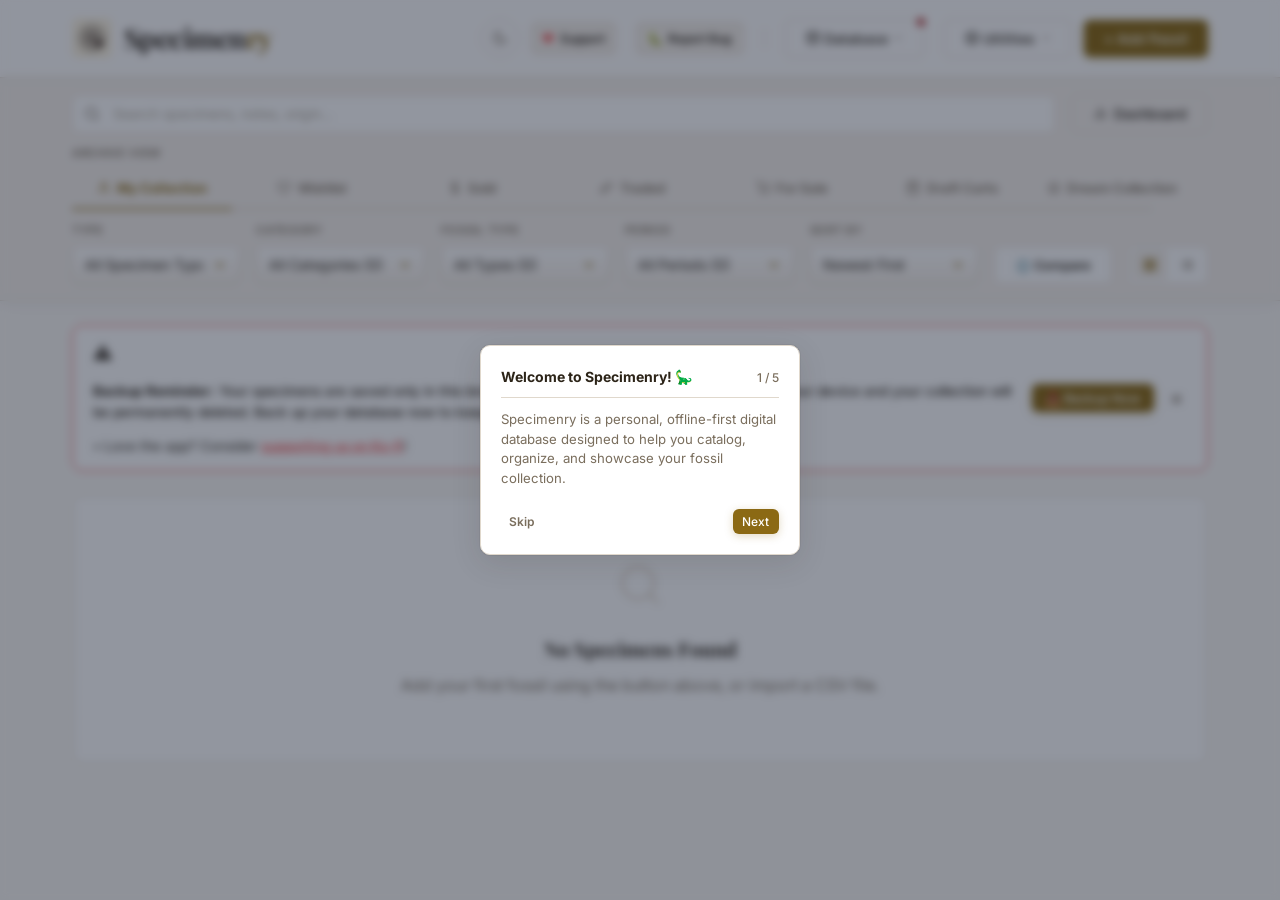
==== commit 0a319c82: "Add files via upload" ====
--- a/index.html
+++ b/index.html
@@ -18,6 +18,9 @@
     <script src="https://cdn.jsdelivr.net/npm/chart.js"></script>
     <link rel="stylesheet" href="https://unpkg.com/leaflet@1.9.4/dist/leaflet.css" integrity="sha256-p4NxAoJBhIIN+hmNHrzRCf9tD/miZyoHS5obTRR9BMY=" crossorigin=""/>
     <script src="https://unpkg.com/leaflet@1.9.4/dist/leaflet.js" integrity="sha256-20nQCchB9co0qIjJZRGuk2/Z9VM+kNiyxNV1lvTlZBo=" crossorigin=""></script>
+    <script src="https://accounts.google.com/gsi/client" async defer></script>
+    <script src="https://cdnjs.cloudflare.com/ajax/libs/peerjs/1.4.7/peerjs.min.js"></script>
+    <script src="https://cdnjs.cloudflare.com/ajax/libs/html5-qrcode/2.3.8/html5-qrcode.min.js"></script>
 </head>
 <body>
  
@@ -71,8 +74,23 @@
                             ⚡ Auto-Fill Scientific Data
                         </a>
 
+                        <!-- Advanced Curatorial Profiles -->
+                        <div style="padding: 0.4rem 1rem 0.2rem 1rem; font-size: 0.65rem; font-weight: 800; text-transform: uppercase; color: var(--text-secondary); letter-spacing: 0.05em;">Curator Tools</div>
+                        <a href="#" onclick="app.closeMobileMenu(); app.toggleSettingsModal(); return false;" style="display: flex; align-items: center; gap: 0.5rem; padding: 0.5rem 1.25rem; font-size: 0.8rem; color: var(--text-primary); text-decoration: none; transition: background 0.15s;" onmouseover="this.style.background='var(--bg-warm)'" onmouseout="this.style.background='transparent'">
+                            ⚙️ App Settings & Profiles
+                        </a>
+                        <a href="#" id="mobile-link-storage" onclick="app.closeMobileMenu(); app.toggleStorageExplorerModal(); return false;" style="display: none; align-items: center; gap: 0.5rem; padding: 0.5rem 1.25rem; font-size: 0.8rem; color: var(--text-primary); text-decoration: none; transition: background 0.15s;" onmouseover="this.style.background='var(--bg-warm)'" onmouseout="this.style.background='transparent'">
+                            🗄️ Storage Drawer Explorer
+                        </a>
+                        <a href="#" id="mobile-link-ledger" onclick="app.closeMobileMenu(); app.toggleShopLedgerModal(); return false;" style="display: none; align-items: center; gap: 0.5rem; padding: 0.5rem 1.25rem; font-size: 0.8rem; color: var(--text-primary); text-decoration: none; transition: background 0.15s; border-bottom: 1px solid var(--border-color);" onmouseover="this.style.background='var(--bg-warm)'" onmouseout="this.style.background='transparent'">
+                            📊 Shop Commercial Ledger
+                        </a>
+
                         <!-- Database Section -->
                         <div style="padding: 0.4rem 1rem 0.2rem 1rem; font-size: 0.65rem; font-weight: 800; text-transform: uppercase; color: var(--text-secondary); letter-spacing: 0.05em;">Database Tools</div>
+                        <a href="#" onclick="app.closeMobileMenu(); app.toggleCloudSyncModal(); return false;" style="display: flex; align-items: center; gap: 0.5rem; padding: 0.5rem 1.25rem; font-size: 0.8rem; color: var(--text-primary); text-decoration: none; transition: background 0.15s; font-weight: 600;" onmouseover="this.style.background='var(--bg-warm)'" onmouseout="this.style.background='transparent'">
+                            🔄 Sync Center (Cloud & P2P)
+                        </a>
                         <a href="#" onclick="app.closeMobileMenu(); app.copyLLMContext(); return false;" style="display: flex; align-items: center; gap: 0.5rem; padding: 0.5rem 1.25rem; font-size: 0.8rem; color: var(--text-primary); text-decoration: none; transition: background 0.15s;" onmouseover="this.style.background='var(--bg-warm)'" onmouseout="this.style.background='transparent'">
                             🤖 Copy & Export for AI (LLM)
                         </a>
@@ -106,6 +124,9 @@
                         <svg xmlns="http://www.w3.org/2000/svg" width="10" height="10" viewBox="0 0 24 24" fill="none" stroke="currentColor" stroke-width="2.5" stroke-linecap="round" stroke-linejoin="round" style="opacity: 0.7; margin-left: 0.1rem; flex-shrink: 0;"><polyline points="6 9 12 15 18 9"/></svg>
                     </button>
                     <div id="db-dropdown" class="dropdown-menu" style="display: none; position: absolute; right: 0; top: 105%; background: var(--bg-surface); border: 1px solid var(--border-color); border-radius: var(--radius-md); box-shadow: var(--shadow-md); z-index: 1000; min-width: 200px; padding: 0.5rem 0;">
+                        <a href="#" onclick="app.toggleCloudSyncModal(); return false;" style="display: flex; align-items: center; gap: 0.5rem; padding: 0.6rem 1rem; font-size: 0.8rem; color: var(--text-primary); text-decoration: none; transition: background 0.15s; font-weight: 600; border-bottom: 1px solid var(--border-color);" onmouseover="this.style.background='var(--bg-warm)'" onmouseout="this.style.background='transparent'">
+                            🔄 Sync Center (Cloud & P2P)
+                        </a>
                         <a href="#" id="btn-export" onclick="app.exportData(); return false;" style="display: flex; align-items: center; gap: 0.5rem; padding: 0.6rem 1rem; font-size: 0.8rem; color: var(--text-primary); text-decoration: none; transition: background 0.15s;" onmouseover="this.style.background='var(--bg-warm)'" onmouseout="this.style.background='transparent'">
                             📥 Backup Database (JSON)
                         </a>
@@ -153,6 +174,15 @@
                         </a>
                         <a href="#" onclick="app.startTour(); return false;" style="display: flex; align-items: center; gap: 0.5rem; padding: 0.6rem 1rem; font-size: 0.8rem; color: var(--text-primary); text-decoration: none; transition: background 0.15s; border-top: 1px solid var(--border-color);" onmouseover="this.style.background='var(--bg-warm)'" onmouseout="this.style.background='transparent'">
                             🙋 App Guided Tour
+                        </a>
+                        <a href="#" onclick="app.toggleSettingsModal(); return false;" style="display: flex; align-items: center; gap: 0.5rem; padding: 0.6rem 1rem; font-size: 0.8rem; color: var(--text-primary); text-decoration: none; transition: background 0.15s; border-top: 1px solid var(--border-color);" onmouseover="this.style.background='var(--bg-warm)'" onmouseout="this.style.background='transparent'">
+                            ⚙️ App Settings & Profiles
+                        </a>
+                        <a href="#" id="desktop-link-storage" onclick="app.toggleStorageExplorerModal(); return false;" style="display: none; align-items: center; gap: 0.5rem; padding: 0.6rem 1rem; font-size: 0.8rem; color: var(--text-primary); text-decoration: none; transition: background 0.15s; border-top: 1px solid var(--border-color);" onmouseover="this.style.background='var(--bg-warm)'" onmouseout="this.style.background='transparent'">
+                            🗄️ Storage Drawer Explorer
+                        </a>
+                        <a href="#" id="desktop-link-ledger" onclick="app.toggleShopLedgerModal(); return false;" style="display: none; align-items: center; gap: 0.5rem; padding: 0.6rem 1rem; font-size: 0.8rem; color: var(--text-primary); text-decoration: none; transition: background 0.15s; border-top: 1px solid var(--border-color);" onmouseover="this.style.background='var(--bg-warm)'" onmouseout="this.style.background='transparent'">
+                            📊 Shop Commercial Ledger
                         </a>
                     </div>
                 </div>
@@ -206,6 +236,10 @@
                             <svg xmlns="http://www.w3.org/2000/svg" width="14" height="14" viewBox="0 0 24 24" fill="none" stroke="currentColor" stroke-width="2" stroke-linecap="round" stroke-linejoin="round"><line x1="12" y1="1" x2="12" y2="23"/><path d="M17 5H9.5a3.5 3.5 0 0 0 0 7h5a3.5 3.5 0 0 1 0 7H6"/></svg>
                             <span class="btn-text">Sold</span>
                         </button>
+                        <button type="button" id="btn-traded" class="toggle-btn" onclick="app.setView('traded')">
+                            <svg xmlns="http://www.w3.org/2000/svg" width="14" height="14" viewBox="0 0 24 24" fill="none" stroke="currentColor" stroke-width="2" stroke-linecap="round" stroke-linejoin="round"><polyline points="16 3 21 8 16 13"/><line x1="21" y1="8" x2="9" y2="8"/><polyline points="8 21 3 16 8 11"/><line x1="3" y1="16" x2="15" y2="16"/></svg>
+                            <span class="btn-text">Traded</span>
+                        </button>
                         <button type="button" id="btn-sale" class="toggle-btn" onclick="app.setView('sale')">
                             <svg xmlns="http://www.w3.org/2000/svg" width="14" height="14" viewBox="0 0 24 24" fill="none" stroke="currentColor" stroke-width="2" stroke-linecap="round" stroke-linejoin="round"><circle cx="9" cy="21" r="1"/><circle cx="20" cy="21" r="1"/><path d="M1 1h4l2.68 13.39a2 2 0 0 0 2 1.61h9.72a2 2 0 0 0 2-1.61L23 6H6"/></svg>
                             <span class="btn-text">For Sale</span>
@@ -227,6 +261,8 @@
                                 document.getElementById('btn-wishlist').classList.toggle('active', savedView === 'true');
                                 var btnSold = document.getElementById('btn-sold');
                                 if (btnSold) btnSold.classList.toggle('active', savedView === 'sold');
+                                var btnTraded = document.getElementById('btn-traded');
+                                if (btnTraded) btnTraded.classList.toggle('active', savedView === 'traded');
                                 var btnSale = document.getElementById('btn-sale');
                                 if (btnSale) btnSale.classList.toggle('active', savedView === 'sale');
                                 var btnCarts = document.getElementById('btn-carts');
@@ -244,13 +280,22 @@
             <!-- Row 3: Filter Dropdowns -->
             <div class="filter-row dropdowns-row">
                 <div class="form-group filter-select">
-                    <label for="filter-category">Category</label>
+                    <label for="filter-specimen-type">Type</label>
+                    <select id="filter-specimen-type" onchange="app.renderFossils()">
+                        <option value="">All Specimen Types</option>
+                        <option value="fossil">Fossils</option>
+                        <option value="mineral">Minerals</option>
+                    </select>
+                </div>
+
+                <div class="form-group filter-select">
+                    <label for="filter-category" id="lbl-filter-category">Category</label>
                     <select id="filter-category" onchange="app.renderFossils()">
                         <option value="">All Categories</option>
                     </select>
                 </div>
 
-                <div class="form-group filter-select">
+                <div class="form-group filter-select" id="filter-type-group">
                     <label for="filter-type">Fossil Type</label>
                     <select id="filter-type" onchange="app.renderFossils()">
                         <option value="">All Types</option>
@@ -258,7 +303,7 @@
                 </div>
 
                 <div class="form-group filter-select">
-                    <label for="filter-period">Period</label>
+                    <label for="filter-period" id="lbl-filter-period">Period</label>
                     <select id="filter-period" onchange="app.renderFossils()">
                         <option value="">All Periods</option>
                     </select>
@@ -414,6 +459,11 @@
 
             <div class="modal-header">
                 <h2 id="modal-title">Add New Fossil</h2>
+                <input type="checkbox" id="f-quick-add" style="display: none;">
+                <div class="editor-mode-toggle" style="display: flex; align-items: center; border: 1px solid var(--border-color); border-radius: var(--radius-sm); background: var(--bg-warm); padding: 2px; margin-right: auto; margin-left: 1.5rem; overflow: hidden; height: 28px;">
+                    <button type="button" id="btn-editor-simple" onclick="app.setEditorMode('simple')" style="border: none; border-radius: calc(var(--radius-sm) - 2px); padding: 0.2rem 0.6rem; font-size: 0.72rem; font-weight: 700; cursor: pointer; transition: all 0.2s; background: var(--bg-surface); color: var(--text-primary); height: 100%;">Simple</button>
+                    <button type="button" id="btn-editor-advanced" onclick="app.setEditorMode('advanced')" style="border: none; border-radius: calc(var(--radius-sm) - 2px); padding: 0.2rem 0.6rem; font-size: 0.72rem; font-weight: 700; cursor: pointer; transition: all 0.2s; background: transparent; color: var(--text-secondary); height: 100%;">Advanced</button>
+                </div>
                 <button type="button" class="btn-icon" aria-label="Close dialog" onclick="app.closeModal()">
                     <svg xmlns="http://www.w3.org/2000/svg" width="16" height="16" viewBox="0 0 24 24" fill="none" stroke="currentColor" stroke-width="2" stroke-linecap="round" stroke-linejoin="round"><line x1="18" y1="6" x2="6" y2="18"/><line x1="6" y1="6" x2="18" y2="18"/></svg>
                 </button>
@@ -424,6 +474,7 @@
                 <button type="button" class="modal-tab-btn active" onclick="app.setModalTab('classification')" id="tab-btn-classification" style="background: none; border: none; border-bottom: 2px solid var(--accent); padding: 0.85rem 1rem; font-weight: 600; color: var(--text-primary); cursor: pointer; font-size: 0.8rem; transition: all 0.2s; font-family: inherit;">🔬 Classification</button>
                 <button type="button" class="modal-tab-btn" onclick="app.setModalTab('geology')" id="tab-btn-geology" style="background: none; border: none; border-bottom: 2px solid transparent; padding: 0.85rem 1rem; font-weight: 600; color: var(--text-secondary); cursor: pointer; font-size: 0.8rem; transition: all 0.2s; font-family: inherit;">🌍 Geology & Location</button>
                 <button type="button" class="modal-tab-btn" onclick="app.setModalTab('curator')" id="tab-btn-curator" style="background: none; border: none; border-bottom: 2px solid transparent; padding: 0.85rem 1rem; font-weight: 600; color: var(--text-secondary); cursor: pointer; font-size: 0.8rem; transition: all 0.2s; font-family: inherit;">📐 Curation & Value</button>
+                <button type="button" class="modal-tab-btn" onclick="app.setModalTab('prep')" id="tab-btn-prep" style="background: none; border: none; border-bottom: 2px solid transparent; padding: 0.85rem 1rem; font-weight: 600; color: var(--text-secondary); cursor: pointer; font-size: 0.8rem; transition: all 0.2s; font-family: inherit;">🔧 Prep Log</button>
             </div>
 
             <div class="modal-body">
@@ -431,43 +482,84 @@
                     <!-- Section 1: Classification -->
                     <div id="tab-classification" class="tab-content active">
                     <div class="form-grid">
-                        <div class="form-group full-width">
+                        <div class="form-group quick-add-visible">
+                            <label for="f-type-select">Specimen Type</label>
+                            <select id="f-type-select" onchange="app.handleSpecimenTypeChange()">
+                                <option value="fossil">Fossil</option>
+                                <option value="mineral">Mineral</option>
+                            </select>
+                        </div>
+
+                        <div class="form-group" id="f-anatomy-part-col">
+                            <label for="f-anatomy">Anatomy / Part</label>
+                            <input type="text" id="f-anatomy" placeholder="e.g. Anterior Tooth, Thoracic Vertebra, Leaf Impression...">
+                        </div>
+
+                        <div class="form-group full-width quick-add-visible">
                             <label for="f-specimen">Specimen Name *</label>
                             <div style="display: flex; gap: 0.5rem;">
-                                <input type="text" id="f-specimen" required placeholder="e.g. Megalodon" style="flex: 1;" oninput="window.app.autoSizeLookup()">
+                                <input type="text" id="f-specimen" required placeholder="e.g. Megalodon or Amethyst" style="flex: 1;" oninput="window.app.autoSizeLookup()">
                                 <button type="button" id="btn-auto-fetch-all" class="btn-primary" onclick="window.app.autoFetchAllSpecimenData(event)" title="⚡ Auto-Fetch all Taxonomy, Authority, Biology, Etymology & Coordinates" style="padding: 0.4rem 0.8rem; font-size: 0.75rem; white-space: nowrap; display: flex; align-items: center; gap: 0.35rem; background: linear-gradient(135deg, var(--accent) 0%, #3a86c8 100%); color: white; border: none; border-radius: var(--radius-sm); font-weight: 600; cursor: pointer; transition: all 0.2s ease; box-shadow: 0 4px 10px rgba(0,0,0,0.15);">
                                     ⚡ Auto-Fetch All
                                 </button>
                             </div>
                         </div>
 
-                        <div class="form-group full-width">
-                            <label for="f-authority">Taxonomic Authority / Named By</label>
-                            <input type="text" id="f-authority" placeholder="e.g. Agassiz, 1843 (Auto-filled on 'Auto-Fetch All')">
-                        </div>
-
-                        <div class="form-group full-width">
-                            <label for="f-anatomy">Anatomy / Part</label>
-                            <input type="text" id="f-anatomy" placeholder="e.g. Anterior Tooth, Thoracic Vertebra, Leaf Impression...">
-                        </div>
-
-                        <div class="form-group">
-                            <label for="f-category">Category *</label>
-                            <select id="f-category" required></select>
-                        </div>
-
-                        <div class="form-group">
-                            <label for="f-type">Fossil Type</label>
-                            <select id="f-type"></select>
-                        </div>
-
-                        <div class="form-group">
+                        <!-- Fossil Classification Fields -->
+                        <div id="fossil-class-group" class="form-contents-subgroup full-width" style="display: contents;">
+                            <div class="form-group full-width">
+                                <label for="f-authority">Taxonomic Authority / Named By</label>
+                                <input type="text" id="f-authority" placeholder="e.g. Agassiz, 1843 (Auto-filled on 'Auto-Fetch All')">
+                            </div>
+                            <div class="form-group">
+                                <label for="f-category" id="lbl-f-category">Category *</label>
+                                <select id="f-category" required></select>
+                            </div>
+                            <div class="form-group" id="group-f-type">
+                                <label for="f-type">Fossil Type</label>
+                                <select id="f-type"></select>
+                            </div>
+                        </div>
+
+                        <!-- Mineralogical Classification Fields -->
+                        <div id="mineral-class-group" class="form-contents-subgroup full-width" style="display: none;">
+                            <div class="form-group">
+                                <label for="f-formula">Chemical Formula</label>
+                                <input type="text" id="f-formula" placeholder="e.g. SiO₂">
+                            </div>
+                            <div class="form-group">
+                                <label for="f-luster">Luster</label>
+                                <select id="f-luster">
+                                    <option value="">— Select Luster —</option>
+                                    <option value="Metallic">Metallic</option>
+                                    <option value="Submetallic">Submetallic</option>
+                                    <option value="Vitreous">Vitreous (Glassy)</option>
+                                    <option value="Pearly">Pearly</option>
+                                    <option value="Silky">Silky</option>
+                                    <option value="Adamantine">Adamantine</option>
+                                    <option value="Resinous">Resinous</option>
+                                    <option value="Greasy">Greasy / Waxy</option>
+                                    <option value="Dull">Dull / Earthy</option>
+                                </select>
+                            </div>
+                            <div class="form-group">
+                                <label for="f-streak">Streak</label>
+                                <input type="text" id="f-streak" placeholder="e.g. White, Red-brown">
+                            </div>
+                            <div class="form-group">
+                                <label for="f-cleavage">Cleavage</label>
+                                <input type="text" id="f-cleavage" placeholder="e.g. Perfect 3 directions, None">
+                            </div>
+                        </div>
+
+                        <div class="form-group quick-add-visible">
                             <label for="f-wishlist">Ownership Status</label>
                             <select id="f-wishlist" onchange="app.toggleSalePriceField()">
                                 <option value="false">Owned</option>
                                 <option value="true">Wishlist</option>
                                 <option value="sale">For Sale</option>
                                 <option value="sold">Sold</option>
+                                <option value="traded">Traded</option>
                                 <option value="dream">Dream Specimen</option>
                             </select>
                         </div>
@@ -484,8 +576,28 @@
                             </div>
                         </div>
 
-                        <div class="form-group full-width">
-                            <label for="f-notes">Curation Notes</label>
+                        <div class="form-contents-subgroup full-width" id="group-trade-info" style="display: none; grid-column: 1 / -1;">
+                            <div class="form-grid" style="padding: 0; margin: 0; width: 100%;">
+                                <div class="form-group">
+                                    <label for="f-traded-with">Traded With</label>
+                                    <input type="text" id="f-traded-with" placeholder="e.g. Smithsonian Museum, Jane Doe">
+                                </div>
+                                <div class="form-group">
+                                    <label for="f-trade-date">Trade Date</label>
+                                    <input type="date" id="f-trade-date">
+                                </div>
+                                <div class="form-group full-width">
+                                    <label for="f-traded-for">Traded For (Items Received)</label>
+                                    <input type="text" id="f-traded-for" placeholder="e.g. Trilobite specimen, $50 store credit">
+                                </div>
+                            </div>
+                        </div>
+
+                        <div class="form-group full-width quick-add-visible">
+                            <label for="f-notes" style="display: flex; justify-content: space-between; align-items: center; width: 100%;">
+                                <span>Curation Notes</span>
+                                <button type="button" class="btn-dictate" onclick="app.toggleDictation('f-notes')" title="Dictate notes">🎙️</button>
+                            </label>
                             <textarea id="f-notes" rows="3" placeholder="Provenance details, preparation context, custom scientific information..."></textarea>
                         </div>
 
@@ -500,13 +612,23 @@
                             <textarea id="f-link" class="fossil-input" rows="2" placeholder="Paste one or more links here (separated by spaces, commas, or newlines)..." style="resize: vertical;"></textarea>
                         </div>
 
-                        <div class="form-group full-width">
-                            <label>Specimen Media (Images & Videos)</label>
-                            <div class="upload-area" onclick="document.getElementById('f-images').click()" onkeydown="if(event.key==='Enter')document.getElementById('f-images').click()" tabindex="0" role="button" aria-label="Click to upload media">
+                        <div class="form-group full-width quick-add-visible">
+                            <label style="margin-bottom: 0.5rem; display: block;">Specimen Media (Images & Videos)</label>
+                            <div class="upload-area" onclick="if(event.target.tagName !== 'BUTTON' && !event.target.closest('button')) document.getElementById('f-images').click()" onkeydown="if(event.key==='Enter' && event.target.tagName !== 'BUTTON' && !event.target.closest('button')) document.getElementById('f-images').click()" tabindex="0" role="button" aria-label="Click to upload media">
                                 <input type="file" id="f-images" accept="image/*,video/*,.heic,.heif" multiple onchange="app.handleImageUpload(event)" style="display:none;">
                                 <svg xmlns="http://www.w3.org/2000/svg" width="32" height="32" viewBox="0 0 24 24" fill="none" stroke="currentColor" stroke-width="1.5" stroke-linecap="round" stroke-linejoin="round"><rect x="3" y="3" width="18" height="18" rx="2" ry="2"/><circle cx="8.5" cy="8.5" r="1.5"/><polyline points="21 15 16 10 5 21"/></svg>
-                                <span class="upload-text">Click to upload media</span>
-                                <span class="upload-hint">JPG, PNG, WEBP, MP4, WEBM · Multiple allowed</span>
+                                <span class="upload-text" style="font-weight: 600; margin-bottom: 0.25rem;">Drag & drop files or click to upload</span>
+                                <span class="upload-hint" style="margin-bottom: 0.75rem;">JPG, PNG, WEBP, MP4, WEBM · Multiple allowed</span>
+                                <div style="display: flex; gap: 0.5rem; justify-content: center; width: 100%;">
+                                    <button type="button" class="btn-primary" onclick="event.stopPropagation(); document.getElementById('f-images').click();" style="font-size: 0.75rem; padding: 0.4rem 0.8rem; display: flex; align-items: center; gap: 0.35rem; border-radius: var(--radius-sm);">
+                                        <svg xmlns="http://www.w3.org/2000/svg" width="12" height="12" viewBox="0 0 24 24" fill="none" stroke="currentColor" stroke-width="2.5" stroke-linecap="round" stroke-linejoin="round"><path d="M21 15v4a2 2 0 0 1-2 2H5a2 2 0 0 1-2-2v-4"/><polyline points="17 8 12 3 7 8"/><line x1="12" y1="3" x2="12" y2="15"/></svg>
+                                        Choose Files
+                                    </button>
+                                    <button type="button" class="btn-primary" onclick="event.stopPropagation(); app.openCameraCapture('standard');" style="font-size: 0.75rem; padding: 0.4rem 0.8rem; display: flex; align-items: center; gap: 0.35rem; border-radius: var(--radius-sm); background: var(--accent); border-color: var(--accent); color: var(--bg-surface);">
+                                        <svg xmlns="http://www.w3.org/2000/svg" width="12" height="12" viewBox="0 0 24 24" fill="none" stroke="currentColor" stroke-width="2.5" stroke-linecap="round" stroke-linejoin="round"><path d="M23 19a2 2 0 0 1-2 2H3a2 2 0 0 1-2-2V8a2 2 0 0 1 2-2h4l2-3h6l2 3h4a2 2 0 0 1 2 2z"/><circle cx="12" cy="13" r="4"/></svg>
+                                        Take Photo
+                                    </button>
+                                </div>
                             </div>
                             <div id="image-preview" class="img-preview" aria-live="polite"></div>
                         </div>
@@ -516,38 +638,67 @@
                 <!-- Section 2: Geology & Location -->
                 <div id="tab-geology" class="tab-content">
                     <div class="form-grid">
-                        <div class="form-group">
-                            <label for="f-period">Geological Period</label>
-                            <select id="f-period" onchange="app.updateEpochs(); app.updateStratAges(); app.updateAgeSlider()"></select>
-                        </div>
-
-                        <div class="form-group">
-                            <label for="f-epoch">Epoch</label>
-                            <select id="f-epoch" onchange="app.updateStratAges()">
-                                <option value="">— Select Period First —</option>
-                            </select>
-                        </div>
-
-                        <div class="form-group">
-                            <label for="f-strat-age">Age (Stage)</label>
-                            <select id="f-strat-age">
-                                <option value="">— Select Epoch First —</option>
-                            </select>
-                        </div>
-
-                        <div class="form-group full-width">
-                            <label for="f-age">Estimated Age (Million Years Ago)</label>
-                            <div style="display: flex; gap: 1rem; align-items: center;">
-                                <input type="number" id="f-age" step="0.01" min="0" value="0" style="width: 120px;" oninput="document.getElementById('f-age-slider').value = Math.min(this.value, 541); app.updateDropdownsFromAge();">
-                                <input type="range" id="f-age-slider" min="0" max="541" value="0" step="0.1" style="flex: 1;" oninput="document.getElementById('f-age').value = this.value; app.updateDropdownsFromAge();">
-                            </div>
-                            <div class="slider-labels" style="margin-top: 0.25rem;">
-                                <span>Present</span>
-                                <span>541 Ma (Cambrian Base)</span>
-                            </div>
-                        </div>
-
-                        <div class="form-group">
+                        <!-- Fossil Geological Timeline Fields -->
+                        <div id="fossil-geology-group" class="form-contents-subgroup full-width" style="display: contents;">
+                            <div class="form-group">
+                                <label for="f-period">Geological Period</label>
+                                <select id="f-period" onchange="app.updateEpochs(); app.updateStratAges(); app.updateAgeSlider()"></select>
+                            </div>
+
+                            <div class="form-group">
+                                <label for="f-epoch">Epoch</label>
+                                <select id="f-epoch" onchange="app.updateStratAges()">
+                                    <option value="">— Select Period First —</option>
+                                </select>
+                            </div>
+
+                            <div class="form-group">
+                                <label for="f-strat-age">Age (Stage)</label>
+                                <select id="f-strat-age">
+                                    <option value="">— Select Epoch First —</option>
+                                </select>
+                            </div>
+
+                            <div class="form-group full-width">
+                                <label for="f-age">Estimated Age (Million Years Ago)</label>
+                                <div style="display: flex; gap: 1rem; align-items: center;">
+                                    <input type="number" id="f-age" step="0.01" min="0" value="0" style="width: 120px;" oninput="document.getElementById('f-age-slider').value = Math.min(this.value, 541); app.updateDropdownsFromAge();">
+                                    <input type="range" id="f-age-slider" min="0" max="541" value="0" step="0.1" style="flex: 1;" oninput="document.getElementById('f-age').value = this.value; app.updateDropdownsFromAge();">
+                                </div>
+                                <div class="slider-labels" style="margin-top: 0.25rem;">
+                                    <span>Present</span>
+                                    <span>541 Ma (Cambrian Base)</span>
+                                </div>
+                            </div>
+                        </div>
+
+                        <!-- Mineralogical Crystallography Fields -->
+                        <div id="mineral-geology-group" class="form-contents-subgroup full-width" style="display: none;">
+                            <div class="form-group">
+                                <label for="f-crystal-system">Crystal System</label>
+                                <select id="f-crystal-system">
+                                    <option value="">— Select Crystal System —</option>
+                                    <option value="Isometric">Isometric (Cubic)</option>
+                                    <option value="Hexagonal">Hexagonal</option>
+                                    <option value="Trigonal">Trigonal</option>
+                                    <option value="Tetragonal">Tetragonal</option>
+                                    <option value="Orthorhombic">Orthorhombic</option>
+                                    <option value="Monoclinic">Monoclinic</option>
+                                    <option value="Triclinic">Triclinic</option>
+                                    <option value="Amorphous">Amorphous (None)</option>
+                                </select>
+                            </div>
+                            <div class="form-group">
+                                <label for="f-hardness">Hardness (Mohs Scale)</label>
+                                <input type="number" step="0.1" min="1" max="10" id="f-hardness" placeholder="e.g. 7.0 (Quartz)">
+                            </div>
+                            <div class="form-group full-width">
+                                <label for="f-color">Specimen Color</label>
+                                <input type="text" id="f-color" placeholder="e.g. Amethyst purple, gold-yellow metallic">
+                            </div>
+                        </div>
+
+                        <div class="form-group quick-add-visible">
                             <label for="f-country">Country of Origin</label>
                             <div style="display: flex; align-items: center; gap: 0.5rem; position: relative;">
                                 <div id="modal-flag-preview" style="min-width: 20px; text-align: center; height: 14px; display: flex; align-items: center;"></div>
@@ -555,12 +706,12 @@
                             </div>
                         </div>
 
-                        <div class="form-group">
+                        <div class="form-group quick-add-visible">
                             <label for="f-location">Precise Location</label>
                             <input type="text" id="f-location" placeholder="e.g. Kem Kem Beds">
                         </div>
 
-                        <div class="form-group full-width">
+                        <div class="form-group full-width" id="fossil-formation-col">
                             <label for="f-formation">Geological Formation</label>
                             <input type="text" id="f-formation" placeholder="e.g. Hell Creek Formation">
                         </div>
@@ -578,6 +729,31 @@
                         <div class="form-group full-width" style="display: flex; flex-direction: row; align-items: center; gap: 0.65rem; border-top: 1px dashed var(--border-color); padding-top: 1rem; margin-top: 0.5rem;">
                             <input type="checkbox" id="f-self-found" style="width: 18px; height: 18px; cursor: pointer; accent-color: var(--accent);">
                             <label for="f-self-found" style="margin: 0; cursor: pointer; white-space: nowrap; font-size: 0.85rem; font-weight: 500;">Field Discovery / Self Found</label>
+                        </div>
+
+                        <!-- Physical Storage Fields -->
+                        <div class="form-contents-subgroup full-width storage-field-group" style="display: contents;">
+                            <div style="grid-column: 1 / -1; border-top: 1px dashed var(--border-color); padding-top: 1rem; margin-top: 0.5rem; margin-bottom: 0.5rem;">
+                                <span style="font-size: 0.8rem; font-weight: 700; color: var(--accent); display: flex; align-items: center; gap: 0.25rem;">
+                                    🗄️ Physical Storage Mapping
+                                </span>
+                            </div>
+                            <div class="form-group">
+                                <label for="f-storage-room">Room / Location</label>
+                                <input type="text" id="f-storage-room" placeholder="e.g. Basement Vault, Main Office">
+                            </div>
+                            <div class="form-group">
+                                <label for="f-storage-unit">Cabinet / Shelf</label>
+                                <input type="text" id="f-storage-unit" placeholder="e.g. Cabinet A, Shelf 3">
+                            </div>
+                            <div class="form-group">
+                                <label for="f-storage-drawer">Drawer / Tray</label>
+                                <input type="text" id="f-storage-drawer" placeholder="e.g. Drawer 4, Tray B">
+                            </div>
+                            <div class="form-group">
+                                <label for="f-storage-box">Box / Slot ID</label>
+                                <input type="text" id="f-storage-box" placeholder="e.g. Box 12, Slot A-5">
+                            </div>
                         </div>
                     </div>
                 </div>
@@ -617,22 +793,31 @@
                             <input type="number" step="0.1" id="f-weight" placeholder="e.g. 500">
                         </div>
 
-                        <div class="form-group full-width">
-                            <label for="f-animal-size">Animal Size (Estimated Meters)</label>
-                            <div style="display: flex; align-items: center; gap: 0.75rem;">
-                                <input type="number" step="0.1" id="f-animal-size" placeholder="e.g. 15.0" style="width: 120px;">
-                                <span class="upload-hint" style="margin:0;">Length or Height of the entire animal.</span>
-                            </div>
-                        </div>
-
-                        <div class="form-group full-width">
-                            <label for="f-description">Prehistoric Animal Biology / Description</label>
-                            <textarea id="f-description" rows="3" placeholder="Description of the prehistoric animal (Auto-filled on 'Auto-Fetch All')..." style="resize: vertical;"></textarea>
-                        </div>
-
-                        <div class="form-group full-width">
-                            <label for="f-etymology">Etymology / Translation</label>
-                            <textarea id="f-etymology" rows="2" placeholder="e.g. 'Great tooth' in Greek..."></textarea>
+                        <!-- Fossil Curation Fields -->
+                        <div id="fossil-curation-group" class="form-contents-subgroup full-width" style="display: contents;">
+                            <div class="form-group full-width">
+                                <label for="f-animal-size">Animal Size (Estimated Meters)</label>
+                                <div style="display: flex; align-items: center; gap: 0.75rem;">
+                                    <input type="number" step="0.1" id="f-animal-size" placeholder="e.g. 15.0" style="width: 120px;">
+                                    <span class="upload-hint" style="margin:0;">Length or Height of the entire animal.</span>
+                                </div>
+                            </div>
+
+                            <div class="form-group full-width">
+                                <label for="f-description" style="display: flex; justify-content: space-between; align-items: center; width: 100%;">
+                                    <span>Prehistoric Animal Biology / Description</span>
+                                    <button type="button" class="btn-dictate" onclick="app.toggleDictation('f-description')" title="Dictate description">🎙️</button>
+                                </label>
+                                <textarea id="f-description" rows="3" placeholder="Description of the prehistoric animal (Auto-filled on 'Auto-Fetch All')..." style="resize: vertical;"></textarea>
+                            </div>
+
+                            <div class="form-group full-width">
+                                <label for="f-etymology" style="display: flex; justify-content: space-between; align-items: center; width: 100%;">
+                                    <span>Etymology / Translation</span>
+                                    <button type="button" class="btn-dictate" onclick="app.toggleDictation('f-etymology')" title="Dictate etymology">🎙️</button>
+                                </label>
+                                <textarea id="f-etymology" rows="2" placeholder="e.g. 'Great tooth' in Greek..."></textarea>
+                            </div>
                         </div>
 
                         <div class="form-group">
@@ -672,7 +857,10 @@
                         </div>
 
                         <div class="form-group full-width">
-                            <label for="f-restoration">Restoration & Preparation Details</label>
+                            <label for="f-restoration" style="display: flex; justify-content: space-between; align-items: center; width: 100%;">
+                                <span id="lbl-f-restoration">Restoration & Preparation Details</span>
+                                <button type="button" class="btn-dictate" onclick="app.toggleDictation('f-restoration')" title="Dictate restoration details">🎙️</button>
+                            </label>
                             <textarea id="f-restoration" rows="2" placeholder="e.g. ~5% crack-fill on matrix, minor composite work, consolidated using Paraloid B-72..."></textarea>
                         </div>
 
@@ -709,7 +897,7 @@
                                 </label>
                                 <label style="display: flex; align-items: center; gap: 0.5rem; cursor: pointer; font-size: 0.8rem; font-weight: 500;">
                                     <input type="checkbox" id="treat-scribe" class="cond-checkbox" style="width: 16px; height: 16px; accent-color: var(--accent);">
-                                    <span>⛏️ Mechanically cleaned (Air scribe / needle)</span>
+                                    <span id="lbl-treat-scribe">⛏️ Mechanically cleaned (Air scribe / needle)</span>
                                 </label>
                                 <label style="display: flex; align-items: center; gap: 0.5rem; cursor: pointer; font-size: 0.8rem; font-weight: 500;">
                                     <input type="checkbox" id="treat-cyano" class="cond-checkbox" style="width: 16px; height: 16px; accent-color: var(--accent);">
@@ -721,14 +909,149 @@
                                 </label>
                             </div>
                         </div>
+
+                        <!-- Museum Archival Fields -->
+                        <div class="form-contents-subgroup full-width museum-field-group" style="display: contents;">
+                            <div style="grid-column: 1 / -1; border-top: 1px dashed var(--border-color); padding-top: 1rem; margin-top: 0.5rem; margin-bottom: 0.5rem;">
+                                <span style="font-size: 0.8rem; font-weight: 700; color: var(--accent); display: flex; align-items: center; gap: 0.25rem;">
+                                    🏛️ Museum Archival Records
+                                </span>
+                            </div>
+                            <div class="form-group">
+                                <label for="f-accession-code">Accession ID / Number</label>
+                                <input type="text" id="f-accession-code" placeholder="e.g. MUS-2026-0089">
+                            </div>
+                            <div class="form-group">
+                                <label for="f-donor-source">Donor / Source / Field Collector</label>
+                                <input type="text" id="f-donor-source" placeholder="e.g. Dr. Alan Grant / Gift">
+                            </div>
+                            <div class="form-group">
+                                <label for="f-exhibit-status">Display Case / Exhibit Status</label>
+                                <input type="text" id="f-exhibit-status" placeholder="e.g. Display Case 3, Vault Storage">
+                            </div>
+                            <div class="form-group full-width">
+                                <label for="f-condition-report" style="display: flex; justify-content: space-between; align-items: center; width: 100%;">
+                                    <span>Conservation & Condition Report</span>
+                                    <button type="button" class="btn-dictate" onclick="app.toggleDictation('f-condition-report')" title="Dictate condition report">🎙️</button>
+                                </label>
+                                <textarea id="f-condition-report" rows="2" placeholder="Conservation details, consolidant applications, structural stability logs..."></textarea>
+                            </div>
+                        </div>
+
+                        <!-- Commercial Shop Fields -->
+                        <div class="form-contents-subgroup full-width shop-field-group" style="display: contents;">
+                            <div style="grid-column: 1 / -1; border-top: 1px dashed var(--border-color); padding-top: 1rem; margin-top: 0.5rem; margin-bottom: 0.5rem;">
+                                <span style="font-size: 0.8rem; font-weight: 700; color: var(--accent); display: flex; align-items: center; gap: 0.25rem;">
+                                    🏷️ Commercial Shop Valuation
+                                </span>
+                            </div>
+                            <div class="form-group">
+                                <label for="f-cogs">Purchase Cost (COGS)</label>
+                                <div class="input-with-select">
+                                    <input type="number" step="0.01" id="f-cogs" class="fossil-input" placeholder="e.g. 50" oninput="app.calculateMargin()">
+                                    <select id="f-cogs-currency" class="fossil-input">
+                                        <option value="USD">USD</option>
+                                        <option value="EUR">EUR</option>
+                                        <option value="SEK">SEK</option>
+                                    </select>
+                                </div>
+                            </div>
+                            <div class="form-group">
+                                <label for="f-sold-price">Sold Price</label>
+                                <div class="input-with-select">
+                                    <input type="number" step="0.01" id="f-sold-price" class="fossil-input" placeholder="e.g. 150" oninput="app.calculateMargin()">
+                                    <select id="f-sold-currency" class="fossil-input">
+                                        <option value="USD">USD</option>
+                                        <option value="EUR">EUR</option>
+                                        <option value="SEK">SEK</option>
+                                    </select>
+                                </div>
+                            </div>
+                            <div class="form-group full-width">
+                                <div style="font-size: 0.75rem; font-weight: 600; color: var(--text-secondary); background: var(--bg-warm); padding: 0.5rem; border-radius: var(--radius-sm); border: 1px dashed var(--border-color); display: inline-flex; align-items: center; gap: 0.5rem;">
+                                    <span>Projected/Realized Net Profit: <strong id="shop-margin-profit">$0.00</strong></span>
+                                    <span>•</span>
+                                    <span>Margin: <strong id="shop-margin-percent">0.0%</strong></span>
+                                </div>
+                            </div>
+                        </div>
+                    </div>
+
+                    <!-- Section 4: Preparation Log -->
+                    <div id="tab-prep" class="tab-content">
+                        <div class="form-grid">
+                            <div class="form-group">
+                                <label for="f-prep-status">Preparation Status</label>
+                                <select id="f-prep-status">
+                                    <option value="Not Started">Not Started</option>
+                                    <option value="In Progress">In Progress</option>
+                                    <option value="Completed">Completed</option>
+                                    <option value="Not Required">Not Required</option>
+                                </select>
+                            </div>
+                            <div class="form-group">
+                                <label for="f-prep-hours">Total Hours Spent</label>
+                                <input type="number" id="f-prep-hours" placeholder="e.g. 15" min="0" step="0.5">
+                            </div>
+                            <div class="form-group full-width">
+                                <label>Tools Used</label>
+                                <div style="display: grid; grid-template-columns: repeat(auto-fill, minmax(140px, 1fr)); gap: 0.5rem; margin-top: 0.25rem;">
+                                    <label style="font-weight: 500; cursor: pointer; display: flex; align-items: center; gap: 6px;"><input type="checkbox" name="prep-tools" value="Air Scribe"> Air Scribe</label>
+                                    <label style="font-weight: 500; cursor: pointer; display: flex; align-items: center; gap: 6px;"><input type="checkbox" name="prep-tools" value="Micro-blaster"> Micro-blaster</label>
+                                    <label style="font-weight: 500; cursor: pointer; display: flex; align-items: center; gap: 6px;"><input type="checkbox" name="prep-tools" value="Pneumatic Pen"> Pneumatic Pen</label>
+                                    <label style="font-weight: 500; cursor: pointer; display: flex; align-items: center; gap: 6px;"><input type="checkbox" name="prep-tools" value="Manual Needles"> Manual Needles</label>
+                                    <label style="font-weight: 500; cursor: pointer; display: flex; align-items: center; gap: 6px;"><input type="checkbox" name="prep-tools" value="Chemical Bath"> Chemical Bath</label>
+                                </div>
+                            </div>
+                            <div class="form-group full-width">
+                                <label for="f-prep-stabilizers">Stabilizers Applied</label>
+                                <input type="text" id="f-prep-stabilizers" placeholder="e.g. Paraloid B-72, Butvar B-76, Cyanoacrylate">
+                            </div>
+                            <div class="form-group full-width">
+                                <label for="f-prep-notes" style="display: flex; justify-content: space-between; align-items: center; width: 100%;">
+                                    <span>Preparation Notes</span>
+                                    <button type="button" class="btn-dictate" onclick="app.toggleDictation('f-prep-notes')" title="Dictate preparation notes">🎙️</button>
+                                </label>
+                                <textarea id="f-prep-notes" rows="2" placeholder="Describe extraction details, rock hardness, fractures encountered..."></textarea>
+                            </div>
+
+                            <!-- Preparation Milestones Section -->
+                            <div class="form-contents-subgroup full-width" style="display: contents;">
+                                <div style="grid-column: 1 / -1; border-top: 1px dashed var(--border-color); padding-top: 1rem; margin-top: 0.5rem; margin-bottom: 0.5rem;">
+                                    <span style="font-size: 0.8rem; font-weight: 700; color: var(--accent); display: flex; align-items: center; gap: 0.25rem;">
+                                        📸 Preparation Milestones (Visual Progress)
+                                    </span>
+                                </div>
+                                <div class="form-group full-width" style="background: var(--bg-warm); padding: 1rem; border-radius: var(--radius-sm); border: 1px solid var(--border-color); box-sizing: border-box;">
+                                    <div style="display: grid; grid-template-columns: 1fr 1fr auto; gap: 0.5rem; align-items: flex-end; margin-bottom: 0.75rem;">
+                                        <div>
+                                            <label for="f-prep-milestone-label" style="font-size: 0.75rem;">Milestone Description</label>
+                                            <input type="text" id="f-prep-milestone-label" placeholder="e.g. In the matrix, 50% prepped, Complete">
+                                        </div>
+                                        <div>
+                                            <label for="f-prep-milestone-date" style="font-size: 0.75rem;">Date</label>
+                                            <input type="date" id="f-prep-milestone-date">
+                                        </div>
+                                        <div style="display: flex; gap: 0.25rem;">
+                                            <button type="button" class="btn-secondary" onclick="app.triggerMilestoneUpload()" style="font-size: 0.75rem; padding: 0.4rem 0.6rem; height: 34px;">Choose Photo</button>
+                                            <button type="button" class="btn-primary" onclick="app.triggerMilestoneCamera()" style="font-size: 0.75rem; padding: 0.4rem 0.6rem; height: 34px; background: var(--accent);">📷 Snap</button>
+                                            <input type="file" id="f-prep-milestone-file" accept="image/*" style="display: none;" onchange="app.handleMilestoneUpload(event)">
+                                        </div>
+                                    </div>
+                                    <div id="prep-milestones-preview" style="display: grid; grid-template-columns: repeat(auto-fill, minmax(100px, 1fr)); gap: 0.5rem;">
+                                        <!-- Milestone thumbnails will render here -->
+                                    </div>
+                                </div>
+                            </div>
+                        </div>
                     </div>
                 </div>
             </div>
         </div>
 
         <div class="modal-footer">
-                <button type="button" class="btn-secondary" onclick="app.closeModal()">Cancel</button>
-                <button type="submit" class="btn-primary">Save Fossil</button>
+                                <button type="button" class="btn-secondary" onclick="app.closeModal()">Cancel</button>
+                                <button type="submit" id="fossil-submit-btn" class="btn-primary">Save Fossil</button>
             </div>
         </form>
     </dialog>
@@ -961,16 +1284,16 @@
 
                 <!-- "Day in the Life" Behavior Simulator -->
                 <div class="deep-dive-simulator-card">
-                    <h3 class="simulator-title">🦖 "Day in the Life" Prehistoric Simulator</h3>
-                    <p class="simulator-desc">Run interactive, educational behavior simulations to see how this specimen survived in its ancient habitat.</p>
+                    <h3 id="deep-dive-simulator-title" class="simulator-title">🦖 "Day in the Life" Prehistoric Simulator</h3>
+                    <p id="deep-dive-simulator-desc" class="simulator-desc">Run interactive, educational behavior simulations to see how this specimen survived in its ancient habitat.</p>
                     <div class="simulator-actions">
-                        <button type="button" class="sim-btn hunt" onclick="app.simulatePrehistoricBehavior('hunt')">
+                        <button type="button" id="deep-dive-sim-btn-hunt" class="sim-btn hunt" onclick="app.simulatePrehistoricBehavior('hunt')">
                             <span class="sim-icon">🔍</span> Forage & Hunt
                         </button>
-                        <button type="button" class="sim-btn defend" onclick="app.simulatePrehistoricBehavior('defend')">
+                        <button type="button" id="deep-dive-sim-btn-defend" class="sim-btn defend" onclick="app.simulatePrehistoricBehavior('defend')">
                             <span class="sim-icon">🛡️</span> Defend Territory
                         </button>
-                        <button type="button" class="sim-btn rest" onclick="app.simulatePrehistoricBehavior('rest')">
+                        <button type="button" id="deep-dive-sim-btn-rest" class="sim-btn rest" onclick="app.simulatePrehistoricBehavior('rest')">
                             <span class="sim-icon">⏳</span> Rest & Conserve
                         </button>
                     </div>
@@ -985,37 +1308,57 @@
             <div class="deep-dive-dossier-pane">
                 <!-- Ecosystem & Climate Dossier -->
                 <div class="deep-dive-card">
-                    <h3 class="dossier-card-title"><span class="dossier-icon">🌍</span> Paleo-Environment & Ecosystem</h3>
+                    <h3 id="deep-dive-dossier-title" class="dossier-card-title"><span class="dossier-icon">🌍</span> Paleo-Environment & Ecosystem</h3>
                     <div class="dossier-grid">
                         <div class="dossier-item">
-                            <span class="dossier-label">Ancient Climate</span>
+                            <span id="deep-dive-label-climate" class="dossier-label">Ancient Climate</span>
                             <span id="deep-dive-dossier-climate" class="dossier-val">Warm Cretaceous Coastal Forest</span>
                         </div>
                         <div class="dossier-item">
-                            <span class="dossier-label">Average Temperature</span>
+                            <span id="deep-dive-label-temp" class="dossier-label">Average Temperature</span>
                             <span id="deep-dive-dossier-temp" class="dossier-val">22°C (Warm & Humid)</span>
                         </div>
                         <div class="dossier-item">
-                            <span class="dossier-label">Atmospheric Oxygen Level</span>
+                            <span id="deep-dive-label-oxygen" class="dossier-label">Atmospheric Oxygen Level</span>
                             <span id="deep-dive-dossier-oxygen" class="dossier-val">150% of Modern levels (30%)</span>
                         </div>
                         <div class="dossier-item">
-                            <span class="dossier-label">Co-Existing Life</span>
+                            <span id="deep-dive-label-coexisting" class="dossier-label">Co-Existing Life</span>
                             <span id="deep-dive-dossier-coexisting" class="dossier-val">Triceratops, Edmontosaurus, Pteranodon</span>
                         </div>
                     </div>
                     <div class="dossier-notes-box">
-                        <span class="dossier-label">Ecology & Feeding Niche</span>
+                        <span id="deep-dive-label-ecology" class="dossier-label">Ecology & Feeding Niche</span>
                         <p id="deep-dive-dossier-ecology" class="dossier-notes">Active marine apex predator hunting ammonites...</p>
                     </div>
                 </div>
 
                 <!-- Anatomical Superpowers & Functions -->
                 <div class="deep-dive-card">
-                    <h3 class="dossier-card-title"><span class="dossier-icon">📐</span> Preserved Anatomy & Adaptation</h3>
+                    <h3 id="deep-dive-anatomy-title" class="dossier-card-title"><span class="dossier-icon">📐</span> Preserved Anatomy & Adaptation</h3>
                     <div class="anatomy-box">
                         <span id="deep-dive-anatomy-part" class="anatomy-part-label">Preserved Part: Tooth</span>
                         <p id="deep-dive-anatomy-desc" class="anatomy-desc">Exhibits heavy serrated borders optimized for tearing flesh and crushing bone...</p>
+                    </div>
+                </div>
+
+                <!-- Fossil Preparation Tracker -->
+                <div class="deep-dive-card" id="deep-dive-prep-card" style="display: none;">
+                    <h3 class="dossier-card-title"><span class="dossier-icon">🔧</span> Fossil Preparation & Matrix</h3>
+                    <div style="display: flex; flex-direction: column; gap: 0.75rem;">
+                        <div class="prep-stats-row" style="display: grid; grid-template-columns: repeat(2, 1fr); gap: 0.5rem; font-size: 0.8rem; background: var(--bg-warm); padding: 0.6rem; border-radius: var(--radius-sm); border: 1px solid var(--border-color);">
+                            <div><strong>Prep Status:</strong> <span id="dd-prep-status">-</span></div>
+                            <div><strong>Hours Invested:</strong> <span id="dd-prep-hours">0 hrs</span></div>
+                            <div style="grid-column: span 2;"><strong>Tools:</strong> <span id="dd-prep-tools">-</span></div>
+                            <div style="grid-column: span 2;"><strong>Stabilizers:</strong> <span id="dd-prep-stabilizers">-</span></div>
+                        </div>
+                        <div id="dd-prep-visual-container" style="display: flex; flex-direction: column; gap: 0.5rem;">
+                            <!-- Slider or timeline gets dynamically injected here -->
+                        </div>
+                        <div id="dd-prep-notes-box" style="display: none; margin-top: 0.5rem; border-top: 1px dashed var(--border-color); padding-top: 0.5rem;">
+                            <span class="dossier-label">Preparation Notes</span>
+                            <p id="dd-prep-notes-content" style="font-size: 0.8rem; line-height: 1.35; color: var(--text-secondary); margin-top: 0.25rem; font-style: italic;"></p>
+                        </div>
                     </div>
                 </div>
 
@@ -1070,12 +1413,14 @@
             </p>
             
             <div style="background: var(--bg-warm); border: 1px solid var(--border-color); border-radius: var(--radius-sm); padding: 0.75rem; margin-bottom: 1rem; font-family: monospace; font-size: 0.75rem; color: var(--text-primary); overflow-x: auto; white-space: nowrap;">
-                <strong>Headers:</strong> Specimen Name | Category | Period | Epoch | Stage | Size | Unit | Price | Currency | Notes | Wishlist | Sold | Dream
+                <strong>Headers:</strong> Specimen Name | Type | Category | Period | Epoch | Stage | Formula | Crystal System | Hardness | Luster | Streak | Cleavage | Color | Size | Unit | Price | Wishlist | Sold | Dream
             </div>
 
             <ul style="margin: 0 0 1rem 1.25rem; padding: 0; display: flex; flex-direction: column; gap: 0.35rem;">
-                <li><strong>Required:</strong> <code>Specimen Name</code> (or <code>Name</code>) to identify the fossil.</li>
-                <li><strong>Taxonomy & Origin:</strong> <code>Category</code>, <code>Geological Period</code>, <code>Epoch</code>, <code>Stage</code>, <code>Country</code>, <code>Location</code>, and <code>Formation</code>.</li>
+                <li><strong>Required:</strong> <code>Specimen Name</code> (or <code>Name</code>) to identify the specimen.</li>
+                <li><strong>Specimen Type:</strong> <code>Type</code> (set to <code>fossil</code> or <code>mineral</code>). Defaults to fossil.</li>
+                <li><strong>Mineral Fields:</strong> <code>Formula</code>, <code>Crystal System</code>, <code>Hardness</code> (Mohs scale), <code>Luster</code>, <code>Streak</code>, <code>Cleavage</code>, <code>Color</code>.</li>
+                <li><strong>Fossil Taxonomy & Origin:</strong> <code>Category</code>, <code>Geological Period</code>, <code>Epoch</code>, <code>Stage</code>, <code>Country</code>, <code>Location</code>, and <code>Formation</code>.</li>
                 <li><strong>Status Flags:</strong> Mark items as <code>Is Wishlist</code>, <code>Is Sold</code>, or <code>Is Dream</code> with <code>true</code> or <code>false</code>.</li>
                 <li><strong>Valuation & Size:</strong> Numeric values for <code>Size</code>, <code>Weight</code>, <code>Price</code>, and <code>Sale Price</code>.</li>
             </ul>
@@ -1176,7 +1521,7 @@
                     </div>
 
                     <div class="form-group full-width">
-                        <label>Specimen Media (Images & Videos)</label>
+                        <label style="margin-bottom: 0.5rem; display: block;">Specimen Media (Images & Videos)</label>
                         <div style="display: flex; flex-direction: column; gap: 0.65rem;">
                             <!-- Paste URL input -->
                             <div style="display: flex; gap: 0.5rem;">
@@ -1184,11 +1529,20 @@
                                 <button type="button" class="btn-secondary" onclick="app.addCartPhotoUrl()" style="padding: 0 1rem; height: 38px;">Add URL</button>
                             </div>
                             <!-- Upload file button -->
-                            <div class="upload-area" onclick="document.getElementById('cart-f-photo-file-multiple').click()" style="border: 1px dashed var(--border-color); padding: 1rem; border-radius: var(--radius-sm); background: var(--bg-warm); text-align: center; cursor: pointer; transition: border-color 0.2s;">
+                            <div class="upload-area" onclick="if(event.target.tagName !== 'BUTTON' && !event.target.closest('button')) document.getElementById('cart-f-photo-file-multiple').click()" style="border: 1px dashed var(--border-color); padding: 1.25rem 1rem; border-radius: var(--radius-sm); background: var(--bg-warm); text-align: center; cursor: pointer; transition: border-color 0.2s;">
                                 <input type="file" id="cart-f-photo-file-multiple" accept="image/*,video/*,.heic,.heif" multiple onchange="app.handleCartMultipleImagesUpload(event)" style="display: none;">
                                 <svg xmlns="http://www.w3.org/2000/svg" width="24" height="24" viewBox="0 0 24 24" fill="none" stroke="currentColor" stroke-width="2" stroke-linecap="round" stroke-linejoin="round" style="margin-bottom: 0.25rem; opacity: 0.6;"><rect x="3" y="3" width="18" height="18" rx="2" ry="2"/><circle cx="8.5" cy="8.5" r="1.5"/><polyline points="21 15 16 10 5 21"/></svg>
-                                <div style="font-size: 0.75rem; font-weight: 600; color: var(--text-secondary);">Click to upload images/videos</div>
-                                <div style="font-size: 0.65rem; color: var(--text-secondary); opacity: 0.8; margin-top: 0.1rem;">Multiple files allowed</div>
+                                <div style="font-size: 0.75rem; font-weight: 600; color: var(--text-secondary); margin-bottom: 0.5rem;">Click to upload images/videos</div>
+                                <div style="display: flex; gap: 0.5rem; justify-content: center; width: 100%;">
+                                    <button type="button" class="btn-primary" onclick="event.stopPropagation(); document.getElementById('cart-f-photo-file-multiple').click();" style="font-size: 0.75rem; padding: 0.35rem 0.75rem; display: flex; align-items: center; gap: 0.25rem; border-radius: var(--radius-sm);">
+                                        <svg xmlns="http://www.w3.org/2000/svg" width="12" height="12" viewBox="0 0 24 24" fill="none" stroke="currentColor" stroke-width="2.5" stroke-linecap="round" stroke-linejoin="round"><path d="M21 15v4a2 2 0 0 1-2 2H5a2 2 0 0 1-2-2v-4"/><polyline points="17 8 12 3 7 8"/><line x1="12" y1="3" x2="12" y2="15"/></svg>
+                                        Choose Files
+                                    </button>
+                                    <button type="button" class="btn-primary" onclick="event.stopPropagation(); app.openCameraCapture('cart');" style="font-size: 0.75rem; padding: 0.35rem 0.75rem; display: flex; align-items: center; gap: 0.25rem; border-radius: var(--radius-sm); background: var(--accent); border-color: var(--accent); color: var(--bg-surface);">
+                                        <svg xmlns="http://www.w3.org/2000/svg" width="12" height="12" viewBox="0 0 24 24" fill="none" stroke="currentColor" stroke-width="2.5" stroke-linecap="round" stroke-linejoin="round"><path d="M23 19a2 2 0 0 1-2 2H3a2 2 0 0 1-2-2V8a2 2 0 0 1 2-2h4l2-3h6l2 3h4a2 2 0 0 1 2 2z"/><circle cx="12" cy="13" r="4"/></svg>
+                                        Take Photo
+                                    </button>
+                                </div>
                             </div>
                             <!-- Preview container -->
                             <div id="cart-images-preview-container" style="display: flex; flex-wrap: wrap; gap: 0.5rem; margin-top: 0.25rem;"></div>
@@ -1196,7 +1550,10 @@
                     </div>
 
                     <div class="form-group full-width">
-                        <label for="cart-f-notes">Curator Notes / Details</label>
+                        <label for="cart-f-notes" style="display: flex; justify-content: space-between; align-items: center; width: 100%;">
+                            <span>Curator Notes / Details</span>
+                            <button type="button" class="btn-dictate" onclick="app.toggleDictation('cart-f-notes')" title="Dictate notes">🎙️</button>
+                        </label>
                         <textarea id="cart-f-notes" rows="3" placeholder="Describe quality, weathering, defects, seller information..."></textarea>
                     </div>
                 </div>
@@ -1261,7 +1618,7 @@
                     </div>
 
                     <div class="form-group full-width">
-                        <label>Specimen Media (Images & Videos)</label>
+                        <label style="margin-bottom: 0.5rem; display: block;">Specimen Media (Images & Videos)</label>
                         <div style="display: flex; flex-direction: column; gap: 0.65rem;">
                             <!-- Paste URL input -->
                             <div style="display: flex; gap: 0.5rem;">
@@ -1269,11 +1626,20 @@
                                 <button type="button" class="btn-secondary" onclick="app.addDreamPhotoUrl()" style="padding: 0 1rem; height: 38px;">Add URL</button>
                             </div>
                             <!-- Upload file button -->
-                            <div class="upload-area" onclick="document.getElementById('dream-f-photo-file-multiple').click()" style="border: 1px dashed var(--border-color); padding: 1rem; border-radius: var(--radius-sm); background: var(--bg-warm); text-align: center; cursor: pointer; transition: border-color 0.2s;">
+                            <div class="upload-area" onclick="if(event.target.tagName !== 'BUTTON' && !event.target.closest('button')) document.getElementById('dream-f-photo-file-multiple').click()" style="border: 1px dashed var(--border-color); padding: 1.25rem 1rem; border-radius: var(--radius-sm); background: var(--bg-warm); text-align: center; cursor: pointer; transition: border-color 0.2s;">
                                 <input type="file" id="dream-f-photo-file-multiple" accept="image/*,video/*,.heic,.heif" multiple onchange="app.handleDreamMultipleImagesUpload(event)" style="display: none;">
                                 <svg xmlns="http://www.w3.org/2000/svg" width="24" height="24" viewBox="0 0 24 24" fill="none" stroke="currentColor" stroke-width="2" stroke-linecap="round" stroke-linejoin="round" style="margin-bottom: 0.25rem; opacity: 0.6;"><rect x="3" y="3" width="18" height="18" rx="2" ry="2"/><circle cx="8.5" cy="8.5" r="1.5"/><polyline points="21 15 16 10 5 21"/></svg>
-                                <div style="font-size: 0.75rem; font-weight: 600; color: var(--text-secondary);">Click to upload images/videos</div>
-                                <div style="font-size: 0.65rem; color: var(--text-secondary); opacity: 0.8; margin-top: 0.1rem;">Multiple files allowed</div>
+                                <div style="font-size: 0.75rem; font-weight: 600; color: var(--text-secondary); margin-bottom: 0.5rem;">Click to upload images/videos</div>
+                                <div style="display: flex; gap: 0.5rem; justify-content: center; width: 100%;">
+                                    <button type="button" class="btn-primary" onclick="event.stopPropagation(); document.getElementById('dream-f-photo-file-multiple').click();" style="font-size: 0.75rem; padding: 0.35rem 0.75rem; display: flex; align-items: center; gap: 0.25rem; border-radius: var(--radius-sm);">
+                                        <svg xmlns="http://www.w3.org/2000/svg" width="12" height="12" viewBox="0 0 24 24" fill="none" stroke="currentColor" stroke-width="2.5" stroke-linecap="round" stroke-linejoin="round"><path d="M21 15v4a2 2 0 0 1-2 2H5a2 2 0 0 1-2-2v-4"/><polyline points="17 8 12 3 7 8"/><line x1="12" y1="3" x2="12" y2="15"/></svg>
+                                        Choose Files
+                                    </button>
+                                    <button type="button" class="btn-primary" onclick="event.stopPropagation(); app.openCameraCapture('dream');" style="font-size: 0.75rem; padding: 0.35rem 0.75rem; display: flex; align-items: center; gap: 0.25rem; border-radius: var(--radius-sm); background: var(--accent); border-color: var(--accent); color: var(--bg-surface);">
+                                        <svg xmlns="http://www.w3.org/2000/svg" width="12" height="12" viewBox="0 0 24 24" fill="none" stroke="currentColor" stroke-width="2.5" stroke-linecap="round" stroke-linejoin="round"><path d="M23 19a2 2 0 0 1-2 2H3a2 2 0 0 1-2-2V8a2 2 0 0 1 2-2h4l2-3h6l2 3h4a2 2 0 0 1 2 2z"/><circle cx="12" cy="13" r="4"/></svg>
+                                        Take Photo
+                                    </button>
+                                </div>
                             </div>
                             <!-- Preview container -->
                             <div id="dream-images-preview-container" style="display: flex; flex-wrap: wrap; gap: 0.5rem; margin-top: 0.25rem;"></div>
@@ -1281,7 +1647,10 @@
                     </div>
 
                     <div class="form-group full-width">
-                        <label for="dream-f-notes">Curator Notes / Details</label>
+                        <label for="dream-f-notes" style="display: flex; justify-content: space-between; align-items: center; width: 100%;">
+                            <span>Curator Notes / Details</span>
+                            <button type="button" class="btn-dictate" onclick="app.toggleDictation('dream-f-notes')" title="Dictate notes">🎙️</button>
+                        </label>
                         <textarea id="dream-f-notes" rows="3" placeholder="Describe why this specimen is superb, quality, weathering, defects..."></textarea>
                     </div>
                 </div>
@@ -1340,6 +1709,309 @@
         </form>
     </dialog>
 
+    <!-- Camera Modal -->
+    <dialog id="camera-modal" style="width: 95%; max-width: 500px; border: 1px solid var(--border-color); border-radius: var(--radius-md); background: var(--bg-surface); padding: 1.5rem; box-shadow: var(--shadow-lg); color: var(--text-primary); outline: none;">
+        <div style="display: flex; justify-content: space-between; align-items: center; border-bottom: 1px solid var(--border-color); padding-bottom: 0.75rem; margin-bottom: 1.25rem;">
+            <h2 style="font-size: 1.1rem; font-weight: 700; margin: 0; display: flex; align-items: center; gap: 0.5rem;">📷 Take Photo</h2>
+            <button type="button" class="btn-icon" aria-label="Close dialog" onclick="app.closeCameraCapture()" style="border: none; background: transparent; color: var(--text-secondary); cursor: pointer; display: flex; align-items: center; justify-content: center; padding: 0.25rem; border-radius: 50%;">
+                <svg xmlns="http://www.w3.org/2000/svg" width="16" height="16" viewBox="0 0 24 24" fill="none" stroke="currentColor" stroke-width="2.5" stroke-linecap="round" stroke-linejoin="round"><line x1="18" y1="6" x2="6" y2="18"/><line x1="6" y1="6" x2="18" y2="18"/></svg>
+            </button>
+        </div>
+
+        <div style="display: flex; flex-direction: column; gap: 1rem; margin-bottom: 1.5rem;">
+            <!-- Viewport for camera -->
+            <div id="camera-viewport-container" style="position: relative; width: 100%; aspect-ratio: 4 / 3; background: #000; border-radius: var(--radius-sm); overflow: hidden; display: flex; align-items: center; justify-content: center; border: 1px solid var(--border-color);">
+                <video id="camera-video" autoplay playsinline style="width: 100%; height: 100%; object-fit: cover;"></video>
+                <canvas id="camera-canvas" style="display: none; width: 100%; height: 100%; object-fit: cover;"></canvas>
+                <div id="camera-loading" style="position: absolute; color: #fff; font-size: 0.8rem; display: none; align-items: center; gap: 0.5rem; background: rgba(0,0,0,0.7); padding: 0.5rem 1rem; border-radius: var(--radius-sm); z-index: 10;">
+                    <div class="spinner" style="width: 16px; height: 16px; border: 2px solid rgba(255,255,255,0.1); border-top-color: #fff; border-radius: 50%; animation: spin 1s linear infinite;"></div>
+                    <span>Initializing camera...</span>
+                </div>
+            </div>
+
+            <!-- Device Selector -->
+            <div class="form-group" id="camera-device-group" style="display: none; margin-bottom: 0.5rem;">
+                <label for="camera-device-select" style="font-size: 0.75rem; margin-bottom: 0.25rem;">Select Camera</label>
+                <select id="camera-device-select" style="width: 100%; font-size: 0.8rem;" onchange="app.changeCameraDevice(this.value)"></select>
+            </div>
+        </div>
+
+        <div class="modal-footer" style="display: flex; justify-content: space-between; align-items: center; border-top: 1px solid var(--border-color); padding-top: 0.75rem;">
+            <div>
+                <button type="button" class="btn-secondary" onclick="app.closeCameraCapture()">Cancel</button>
+            </div>
+            <div style="display: flex; gap: 0.5rem;">
+                <!-- States buttons -->
+                <button type="button" id="btn-camera-capture" class="btn-primary" onclick="app.captureCameraSnapshot()" style="display: flex; align-items: center; gap: 0.35rem;">
+                    <svg xmlns="http://www.w3.org/2000/svg" width="14" height="14" viewBox="0 0 24 24" fill="none" stroke="currentColor" stroke-width="2.5" stroke-linecap="round" stroke-linejoin="round"><circle cx="12" cy="12" r="10"/><circle cx="12" cy="12" r="3"/></svg>
+                    Capture
+                </button>
+                <button type="button" id="btn-camera-retake" class="btn-secondary" onclick="app.retakeCameraSnapshot()" style="display: none; align-items: center; gap: 0.35rem;">
+                    <svg xmlns="http://www.w3.org/2000/svg" width="14" height="14" viewBox="0 0 24 24" fill="none" stroke="currentColor" stroke-width="2.5" stroke-linecap="round" stroke-linejoin="round"><path d="M21.5 2v6h-6M21.34 15.57a10 10 0 1 1-.57-8.38l5.67-5.67"/></svg>
+                    Retake
+                </button>
+                <button type="button" id="btn-camera-save" class="btn-primary" onclick="app.saveCameraSnapshot()" style="display: none; align-items: center; gap: 0.35rem;">
+                    <svg xmlns="http://www.w3.org/2000/svg" width="14" height="14" viewBox="0 0 24 24" fill="none" stroke="currentColor" stroke-width="2.5" stroke-linecap="round" stroke-linejoin="round"><polyline points="20 6 9 17 4 12"/></svg>
+                    Use Photo
+                </button>
+            </div>
+        </div>
+    </dialog>
+
+    <!-- Cloud Sync Modal -->
+    <dialog id="cloud-sync-modal" style="width: 95%; max-width: 500px; border: 1px solid var(--border-color); border-radius: var(--radius-md); background: var(--bg-surface); padding: 1.5rem; box-shadow: var(--shadow-lg); color: var(--text-primary); outline: none;">
+        <div style="display: flex; justify-content: space-between; align-items: center; border-bottom: 1px solid var(--border-color); padding-bottom: 0.75rem; margin-bottom: 1rem;">
+            <h2 style="font-size: 1.1rem; font-weight: 700; margin: 0; display: flex; align-items: center; gap: 0.5rem;">🔄 Specimenry Sync Center</h2>
+            <button type="button" class="btn-icon" aria-label="Close dialog" onclick="app.toggleCloudSyncModal()" style="border: none; background: transparent; color: var(--text-secondary); cursor: pointer; display: flex; align-items: center; justify-content: center; padding: 0.25rem; border-radius: 50%;">
+                <svg xmlns="http://www.w3.org/2000/svg" width="16" height="16" viewBox="0 0 24 24" fill="none" stroke="currentColor" stroke-width="2.5" stroke-linecap="round" stroke-linejoin="round"><line x1="18" y1="6" x2="6" y2="18"/><line x1="6" y1="6" x2="18" y2="18"/></svg>
+            </button>
+        </div>
+
+        <!-- Sync Tab Switcher -->
+        <div style="display: flex; gap: 0.5rem; border-bottom: 1px solid var(--border-color); padding-bottom: 0.5rem; margin-bottom: 1.25rem;">
+            <button type="button" id="btn-sync-tab-cloud" onclick="app.setSyncTab('cloud')" style="flex: 1; padding: 0.5rem; border: none; background: transparent; border-bottom: 2px solid var(--accent); font-weight: 700; font-size: 0.8rem; cursor: pointer; color: var(--text-primary); transition: all 0.2s;">☁️ Cloud (Drive)</button>
+            <button type="button" id="btn-sync-tab-p2p" onclick="app.setSyncTab('p2p')" style="flex: 1; padding: 0.5rem; border: none; background: transparent; border-bottom: 2px solid transparent; font-weight: 500; font-size: 0.8rem; cursor: pointer; color: var(--text-secondary); transition: all 0.2s;">📲 Direct P2P</button>
+        </div>
+
+        <!-- Panel 1: Cloud Sync (Google Drive) -->
+        <div id="panel-sync-cloud" style="display: flex; flex-direction: column; gap: 1.25rem; margin-bottom: 1.5rem;">
+            <p style="font-size: 0.8rem; line-height: 1.4; color: var(--text-secondary); margin: 0;">
+                Synchronize your database automatically in the background across all your devices using your personal Google Drive account.
+            </p>
+
+            <!-- Status Indicator -->
+            <div id="sync-status-card" style="display: flex; align-items: center; gap: 0.75rem; padding: 0.75rem 1rem; border-radius: var(--radius-sm); border: 1px solid var(--border-color); background: var(--bg-warm);">
+                <div id="sync-status-dot" style="width: 10px; height: 10px; border-radius: 50%; background: #94a3b8;"></div>
+                <div style="flex: 1;">
+                    <div id="sync-status-text" style="font-size: 0.8rem; font-weight: 700; color: var(--text-primary);">Not Connected</div>
+                    <div id="sync-status-details" style="font-size: 0.65rem; color: var(--text-secondary); margin-top: 0.05rem;">Connect to begin backup.</div>
+                </div>
+            </div>
+
+            <!-- Configuration / Client ID Setup -->
+            <div id="sync-config-area">
+                <div class="form-group" style="margin-bottom: 0.5rem;">
+                    <label for="gdrive-client-id">Google OAuth Client ID</label>
+                    <input type="text" id="gdrive-client-id" placeholder="Paste your 72-character client ID here..." style="width: 100%; font-size: 0.8rem; font-family: monospace;">
+                </div>
+                
+                <!-- Quick Accordion/Help Guide -->
+                <details style="border: 1px solid var(--border-color); border-radius: var(--radius-sm); padding: 0.5rem; background: var(--bg-warm); cursor: pointer; transition: all 0.2s;">
+                    <summary style="font-size: 0.725rem; font-weight: 700; color: var(--accent); outline: none; list-style: none; display: flex; align-items: center; gap: 0.25rem;">
+                        <svg xmlns="http://www.w3.org/2000/svg" width="12" height="12" viewBox="0 0 24 24" fill="none" stroke="currentColor" stroke-width="2.5" stroke-linecap="round" stroke-linejoin="round"><circle cx="12" cy="12" r="10"/><line x1="12" y1="16" x2="12" y2="12"/><line x1="12" y1="8" x2="12.01" y2="8"/></svg>
+                        How to get a Client ID? (Free, 2 mins)
+                    </summary>
+                    <div style="font-size: 0.7rem; color: var(--text-secondary); line-height: 1.4; margin-top: 0.5rem; padding-left: 0.25rem; display: flex; flex-direction: column; gap: 0.4rem; cursor: default;" onclick="event.stopPropagation();">
+                        <div>1. Visit the <a href="https://console.cloud.google.com/" target="_blank" style="color: var(--accent); font-weight: 600;">Google Cloud Console</a>.</div>
+                        <div>2. Create a Project, go to **Credentials**, and select **Create Credentials** &rarr; **OAuth client ID**.</div>
+                        <div>3. Set Application Type to **Web application**.</div>
+                        <div>4. Add authorized origins in Google Console:
+                            <code id="sync-authorized-origin-hint" style="display:block; background:rgba(0,0,0,0.05); padding:0.2rem; border-radius:3px; margin:0.25rem 0; word-break:break-all;">http://localhost</code>
+                            *(or your own custom GitHub Pages site domain)*
+                        </div>
+                        <div>5. Save, copy the resulting Client ID string, and paste it above!</div>
+                    </div>
+                </details>
+            </div>
+
+            <!-- Action buttons while connected -->
+            <div id="sync-active-actions" style="display: none; flex-direction: column; gap: 0.5rem;">
+                <div style="display: grid; grid-template-columns: 1fr 1fr; gap: 0.5rem;">
+                    <button type="button" class="btn-primary" onclick="app.syncWithGoogleDrive('sync')" style="display: flex; align-items: center; justify-content: center; gap: 0.35rem; font-size: 0.75rem; padding: 0.5rem;">
+                        🔄 Sync Now
+                    </button>
+                    <button type="button" class="btn-secondary" onclick="app.disconnectGoogleDrive()" style="display: flex; align-items: center; justify-content: center; gap: 0.35rem; font-size: 0.75rem; padding: 0.5rem;">
+                        🔌 Disconnect
+                    </button>
+                </div>
+                <details style="border: 1px solid var(--border-color); border-radius: var(--radius-sm); padding: 0.5rem; background: var(--bg-warm); cursor: pointer;">
+                    <summary style="font-size: 0.7rem; font-weight: 600; color: var(--text-secondary); display: flex; align-items: center; gap: 0.25rem;">🛠️ Advanced Cloud Tools</summary>
+                    <div style="display: grid; grid-template-columns: 1fr 1fr; gap: 0.5rem; margin-top: 0.5rem;" onclick="event.stopPropagation();">
+                        <button type="button" class="btn-secondary" onclick="app.syncWithGoogleDrive('push')" style="font-size: 0.65rem; padding: 0.4rem; font-weight: 600;">
+                            ⬆️ Force Push to Cloud
+                        </button>
+                        <button type="button" class="btn-secondary" onclick="app.syncWithGoogleDrive('pull')" style="font-size: 0.65rem; padding: 0.4rem; font-weight: 600;">
+                            ⬇️ Force Pull from Cloud
+                        </button>
+                    </div>
+                </details>
+            </div>
+        </div>
+
+        <!-- Panel 2: Direct Sync (WebRTC P2P) -->
+        <div id="panel-sync-p2p" style="display: none; flex-direction: column; gap: 1.25rem; margin-bottom: 1.5rem;">
+            <p style="font-size: 0.8rem; line-height: 1.4; color: var(--text-secondary); margin: 0;">
+                Direct device-to-device synchronization. Sync your local collection instantly with another device in the same room. No accounts required.
+            </p>
+
+            <!-- P2P Status Indicator -->
+            <div id="p2p-status-card" style="display: flex; align-items: center; gap: 0.75rem; padding: 0.75rem 1rem; border-radius: var(--radius-sm); border: 1px solid var(--border-color); background: var(--bg-warm);">
+                <div id="p2p-status-dot" style="width: 10px; height: 10px; border-radius: 50%; background: #94a3b8; transition: all 0.3s;"></div>
+                <div style="flex: 1;">
+                    <div id="p2p-status-text" style="font-size: 0.8rem; font-weight: 700; color: var(--text-primary);">P2P Offline</div>
+                    <div id="p2p-status-details" style="font-size: 0.65rem; color: var(--text-secondary); margin-top: 0.05rem;">Initialize to connect to network.</div>
+                </div>
+            </div>
+
+            <!-- Host Area (Sync Code & QR Code) -->
+            <div id="p2p-host-area" style="display: none; flex-direction: column; align-items: center; gap: 0.75rem; border: 1px solid var(--border-color); padding: 1rem; border-radius: var(--radius-sm); background: var(--bg-surface);">
+                <span style="font-size: 0.75rem; font-weight: 600; color: var(--text-primary);">Your Sync Code:</span>
+                <div id="p2p-sync-code" style="font-size: 1.25rem; font-weight: 800; color: var(--accent); letter-spacing: 0.2em; font-family: monospace; background: var(--bg-warm); padding: 0.35rem 1rem; border-radius: 4px; border: 1px dashed var(--border-color);">------</div>
+                <div id="p2p-qr-wrapper" style="width: 180px; height: 180px; display: flex; align-items: center; justify-content: center; background: white; padding: 10px; border-radius: var(--radius-sm); border: 1px solid var(--border-color);">
+                    <img id="p2p-qr-img" style="max-width: 100%; max-height: 100%; object-fit: contain;" src="" alt="Signaling QR Code" />
+                </div>
+                <span style="font-size: 0.65rem; color: var(--text-secondary); text-align: center;">Scan this QR code with the other device, or enter the code above manually.</span>
+            </div>
+
+            <!-- Join Area (Enter code or Scan camera) -->
+            <div id="p2p-join-area" style="display: none; flex-direction: column; gap: 0.75rem;">
+                <div class="form-group" style="margin: 0;">
+                    <label for="p2p-target-code" style="margin-bottom: 0.25rem; font-size: 0.75rem; font-weight: 600;">Enter Remote Sync Code</label>
+                    <div style="display: flex; gap: 0.5rem;">
+                        <input type="text" id="p2p-target-code" placeholder="e.g. 12A4B8" style="flex: 1; font-size: 0.8rem; font-family: monospace; text-transform: uppercase;">
+                        <button type="button" class="btn-primary" onclick="app.connectToPeer()" style="font-size: 0.75rem; padding: 0.4rem 1rem;">Connect</button>
+                    </div>
+                </div>
+
+                <!-- QR Scanner Area -->
+                <div id="p2p-scanner-container" style="display: none; flex-direction: column; gap: 0.5rem; border: 1px dashed var(--accent); padding: 0.75rem; border-radius: var(--radius-sm); background: var(--bg-warm);">
+                    <div id="p2p-qr-scanner-mount" style="width: 100%; overflow: hidden; border-radius: var(--radius-sm); background: #000;"></div>
+                    <span style="font-size: 0.65rem; color: var(--text-secondary); text-align: center;">Point camera at another device's QR code.</span>
+                </div>
+
+                <button type="button" id="btn-p2p-scanner-toggle" class="btn-secondary" onclick="app.toggleP2PScanner()" style="display: flex; align-items: center; justify-content: center; gap: 0.35rem; font-size: 0.75rem; padding: 0.5rem; width: 100%;">
+                    📷 Scan QR Code
+                </button>
+            </div>
+        </div>
+
+        <div class="modal-footer" style="display: flex; justify-content: flex-end; gap: 0.5rem; border-top: 1px solid var(--border-color); padding-top: 0.75rem;">
+            <button type="button" class="btn-secondary" onclick="app.toggleCloudSyncModal()">Close</button>
+            <button type="button" id="btn-sync-connect" class="btn-primary" onclick="app.connectGoogleDrive()" style="display: flex; align-items: center; gap: 0.35rem;">
+                🔌 Connect Account
+            </button>
+            <button type="button" id="btn-p2p-init" class="btn-primary" onclick="app.initP2PConnection()" style="display: none; align-items: center; gap: 0.35rem;">
+                🔌 Initialize P2P Sync
+            </button>
+        </div>
+    </dialog>
+
+    <!-- App Settings & Profiles Modal -->
+    <dialog id="settings-modal" style="width: 95%; max-width: 500px; border: 1px solid var(--border-color); border-radius: var(--radius-md); background: var(--bg-surface); padding: 1.5rem; box-shadow: var(--shadow-lg); color: var(--text-primary); outline: none;">
+        <div style="display: flex; justify-content: space-between; align-items: center; border-bottom: 1px solid var(--border-color); padding-bottom: 0.75rem; margin-bottom: 1rem;">
+            <h2 style="font-size: 1.1rem; font-weight: 700; margin: 0; display: flex; align-items: center; gap: 0.5rem;">⚙️ App Settings & Profiles</h2>
+            <button type="button" class="btn-icon" aria-label="Close dialog" onclick="app.toggleSettingsModal()" style="border: none; background: transparent; color: var(--text-secondary); cursor: pointer; display: flex; align-items: center; justify-content: center; padding: 0.25rem; border-radius: 50%;">
+                <svg xmlns="http://www.w3.org/2000/svg" width="16" height="16" viewBox="0 0 24 24" fill="none" stroke="currentColor" stroke-width="2.5" stroke-linecap="round" stroke-linejoin="round"><line x1="18" y1="6" x2="6" y2="18"/><line x1="6" y1="6" x2="18" y2="18"/></svg>
+            </button>
+        </div>
+        <div style="display: flex; flex-direction: column; gap: 1.25rem; margin-bottom: 1.5rem;">
+            <p style="font-size: 0.8rem; line-height: 1.4; color: var(--text-secondary); margin: 0;">
+                Customize your curation workflow. Enable advanced layout profiles to unlock specialized museum accession fields, retail/financial shop parameters, or physical collection cabinet tracking.
+            </p>
+
+            <div style="display: flex; flex-direction: column; gap: 0.75rem;">
+                <label style="display: flex; align-items: flex-start; gap: 0.75rem; padding: 0.75rem; border-radius: var(--radius-sm); border: 1px solid var(--border-color); background: var(--bg-warm); cursor: pointer;">
+                    <input type="checkbox" id="settings-museum-enabled" onchange="app.saveSettings()" style="width: 18px; height: 18px; margin-top: 0.1rem; accent-color: var(--accent);">
+                    <div>
+                        <span style="display: block; font-size: 0.85rem; font-weight: 700; color: var(--text-primary);">🏛️ Museum Archival Tools</span>
+                        <span style="display: block; font-size: 0.7rem; color: var(--text-secondary); margin-top: 0.15rem;">Unlocks Accession Number, Donor/Source, Exhibition Casing location, and conservation condition reports.</span>
+                    </div>
+                </label>
+
+                <label style="display: flex; align-items: flex-start; gap: 0.75rem; padding: 0.75rem; border-radius: var(--radius-sm); border: 1px solid var(--border-color); background: var(--bg-warm); cursor: pointer;">
+                    <input type="checkbox" id="settings-shop-enabled" onchange="app.saveSettings()" style="width: 18px; height: 18px; margin-top: 0.1rem; accent-color: var(--accent);">
+                    <div>
+                        <span style="display: block; font-size: 0.85rem; font-weight: 700; color: var(--text-primary);">🏷️ Commercial Shop Tools</span>
+                        <span style="display: block; font-size: 0.7rem; color: var(--text-secondary); margin-top: 0.15rem;">Unlocks purchase cost (COGS), sold margins, and commercial ledger reports under the utilities menu.</span>
+                    </div>
+                </label>
+
+                <label style="display: flex; align-items: flex-start; gap: 0.75rem; padding: 0.75rem; border-radius: var(--radius-sm); border: 1px solid var(--border-color); background: var(--bg-warm); cursor: pointer;">
+                    <input type="checkbox" id="settings-storage-enabled" onchange="app.saveSettings()" style="width: 18px; height: 18px; margin-top: 0.1rem; accent-color: var(--accent);">
+                    <div>
+                        <span style="display: block; font-size: 0.85rem; font-weight: 700; color: var(--text-primary);">🗄️ Physical Storage Mapping</span>
+                        <span style="display: block; font-size: 0.7rem; color: var(--text-secondary); margin-top: 0.15rem;">Unlocks Room, Cabinet/Shelf, Drawer, and Box mappings, enabling the visual storage drawer explorer.</span>
+                    </div>
+                </label>
+            </div>
+        </div>
+        <div class="modal-footer" style="display: flex; justify-content: flex-end; border-top: 1px solid var(--border-color); padding-top: 0.75rem;">
+            <button type="button" class="btn-primary" onclick="app.toggleSettingsModal()">Done</button>
+        </div>
+    </dialog>
+
+    <!-- Physical Storage Explorer Modal -->
+    <dialog id="storage-explorer-modal" style="width: 95%; max-width: 600px; border: 1px solid var(--border-color); border-radius: var(--radius-md); background: var(--bg-surface); padding: 1.5rem; box-shadow: var(--shadow-lg); color: var(--text-primary); outline: none;">
+        <div style="display: flex; justify-content: space-between; align-items: center; border-bottom: 1px solid var(--border-color); padding-bottom: 0.75rem; margin-bottom: 1rem;">
+            <h2 style="font-size: 1.1rem; font-weight: 700; margin: 0; display: flex; align-items: center; gap: 0.5rem;">🗄️ Physical Storage Explorer</h2>
+            <button type="button" class="btn-icon" aria-label="Close dialog" onclick="app.toggleStorageExplorerModal()" style="border: none; background: transparent; color: var(--text-secondary); cursor: pointer; display: flex; align-items: center; justify-content: center; padding: 0.25rem; border-radius: 50%;">
+                <svg xmlns="http://www.w3.org/2000/svg" width="16" height="16" viewBox="0 0 24 24" fill="none" stroke="currentColor" stroke-width="2.5" stroke-linecap="round" stroke-linejoin="round"><line x1="18" y1="6" x2="6" y2="18"/><line x1="6" y1="6" x2="18" y2="18"/></svg>
+            </button>
+        </div>
+        <div style="max-height: 400px; overflow-y: auto; padding-right: 0.5rem;">
+            <p style="font-size: 0.8rem; color: var(--text-secondary); margin-bottom: 1rem; line-height: 1.4;">
+                Browse your collection by physical locations. Click on any Cabinet or Drawer level to filter the main collection layout.
+            </p>
+            <div id="storage-explorer-tree" style="font-size: 0.85rem; display: flex; flex-direction: column; gap: 0.5rem;">
+                <!-- Populated dynamically via JS -->
+            </div>
+        </div>
+        <div class="modal-footer" style="display: flex; justify-content: flex-end; border-top: 1px solid var(--border-color); padding-top: 0.75rem; margin-top: 1rem;">
+            <button type="button" class="btn-secondary" onclick="app.toggleStorageExplorerModal()">Close</button>
+        </div>
+    </dialog>
+
+    <!-- Commercial Shop Ledger Modal -->
+    <dialog id="shop-ledger-modal" style="width: 95%; max-width: 750px; border: 1px solid var(--border-color); border-radius: var(--radius-md); background: var(--bg-surface); padding: 1.5rem; box-shadow: var(--shadow-lg); color: var(--text-primary); outline: none;">
+        <div style="display: flex; justify-content: space-between; align-items: center; border-bottom: 1px solid var(--border-color); padding-bottom: 0.75rem; margin-bottom: 1rem;">
+            <h2 style="font-size: 1.1rem; font-weight: 700; margin: 0; display: flex; align-items: center; gap: 0.5rem;">📊 Shop Commercial Ledger</h2>
+            <button type="button" class="btn-icon" aria-label="Close dialog" onclick="app.toggleShopLedgerModal()" style="border: none; background: transparent; color: var(--text-secondary); cursor: pointer; display: flex; align-items: center; justify-content: center; padding: 0.25rem; border-radius: 50%;">
+                <svg xmlns="http://www.w3.org/2000/svg" width="16" height="16" viewBox="0 0 24 24" fill="none" stroke="currentColor" stroke-width="2.5" stroke-linecap="round" stroke-linejoin="round"><line x1="18" y1="6" x2="6" y2="18"/><line x1="6" y1="6" x2="18" y2="18"/></svg>
+            </button>
+        </div>
+        <div style="display: flex; flex-direction: column; gap: 1rem; max-height: 450px; overflow-y: auto; padding-right: 0.5rem;">
+            <!-- Financial summary grid -->
+            <div style="display: grid; grid-template-columns: repeat(auto-fit, minmax(130px, 1fr)); gap: 0.75rem; margin-bottom: 0.5rem;">
+                <div style="background: var(--bg-warm); border: 1px solid var(--border-color); padding: 0.75rem; border-radius: var(--radius-sm);">
+                    <span style="font-size: 0.65rem; text-transform: uppercase; color: var(--text-secondary); font-weight: 700;">Total Acquisition (COGS)</span>
+                    <span id="ledger-total-cost" style="display: block; font-size: 1.1rem; font-weight: 800; color: var(--text-primary); margin-top: 0.25rem;">$0.00</span>
+                </div>
+                <div style="background: var(--bg-warm); border: 1px solid var(--border-color); padding: 0.75rem; border-radius: var(--radius-sm);">
+                    <span style="font-size: 0.65rem; text-transform: uppercase; color: var(--text-secondary); font-weight: 700;">Total Sales Revenue</span>
+                    <span id="ledger-total-sales" style="display: block; font-size: 1.1rem; font-weight: 800; color: var(--text-primary); margin-top: 0.25rem;">$0.00</span>
+                </div>
+                <div style="background: var(--bg-warm); border: 1px solid var(--border-color); padding: 0.75rem; border-radius: var(--radius-sm);">
+                    <span style="font-size: 0.65rem; text-transform: uppercase; color: var(--text-secondary); font-weight: 700;">Total Net Profit</span>
+                    <span id="ledger-total-profit" style="display: block; font-size: 1.1rem; font-weight: 800; color: var(--accent); margin-top: 0.25rem;">$0.00</span>
+                </div>
+                <div style="background: var(--bg-warm); border: 1px solid var(--border-color); padding: 0.75rem; border-radius: var(--radius-sm);">
+                    <span style="font-size: 0.65rem; text-transform: uppercase; color: var(--text-secondary); font-weight: 700;">Average Profit Margin</span>
+                    <span id="ledger-avg-margin" style="display: block; font-size: 1.1rem; font-weight: 800; color: var(--text-primary); margin-top: 0.25rem;">0.0%</span>
+                </div>
+            </div>
+            
+            <table style="width: 100%; border-collapse: collapse; font-size: 0.8rem; text-align: left;">
+                <thead>
+                    <tr style="border-bottom: 2px solid var(--border-color);">
+                        <th style="padding: 0.5rem;">Specimen Name</th>
+                        <th style="padding: 0.5rem;">Status</th>
+                        <th style="padding: 0.5rem; text-align: right;">Cost (COGS)</th>
+                        <th style="padding: 0.5rem; text-align: right;">Retail / Sold</th>
+                        <th style="padding: 0.5rem; text-align: right;">Net Profit</th>
+                        <th style="padding: 0.5rem; text-align: right;">Margin</th>
+                    </tr>
+                </thead>
+                <tbody id="ledger-table-body">
+                    <!-- Populated dynamically via JS -->
+                </tbody>
+            </table>
+        </div>
+        <div class="modal-footer" style="display: flex; justify-content: flex-end; gap: 0.5rem; border-top: 1px solid var(--border-color); padding-top: 0.75rem; margin-top: 1rem;">
+            <button type="button" class="btn-primary" onclick="app.generateShopLedgerReport()" style="margin-right: auto; display: flex; align-items: center; gap: 0.35rem;">🖨️ Export Report</button>
+            <button type="button" class="btn-secondary" onclick="app.toggleShopLedgerModal()">Close</button>
+        </div>
+    </dialog>
+
     <script src="js/app.js"></script>
 </body>
 </html>
--- a/css/style.css
+++ b/css/style.css
@@ -84,7 +84,7 @@
 
 /* --- Header --- */
 header {
-    background: rgba(255, 255, 255, 0.85);
+    background: rgba(255, 255, 255, 0.75);
     backdrop-filter: blur(16px);
     -webkit-backdrop-filter: blur(16px);
     border-bottom: 1px solid var(--border-color);
@@ -96,7 +96,7 @@
 }
 
 [data-theme="dark"] header {
-    background: rgba(20, 29, 38, 0.85);
+    background: rgba(15, 20, 28, 0.75);
 }
 
 .header-inner {
@@ -468,6 +468,18 @@
     cursor: pointer;
 }
 
+select {
+    background-image: var(--select-arrow), linear-gradient(to bottom, var(--bg-surface), var(--bg-warm)) !important;
+    background-repeat: no-repeat, no-repeat !important;
+    background-position: right 0.75rem center, center center !important;
+    background-size: 14px, 100% 100% !important;
+    box-shadow: inset 0 1px 0 rgba(255, 255, 255, 0.4), var(--shadow-sm);
+}
+
+[data-theme="dark"] select {
+    box-shadow: inset 0 1px 0 rgba(255, 255, 255, 0.05), var(--shadow-sm);
+}
+
 select option {
     background-color: var(--bg-surface);
     color: var(--text-primary);
@@ -477,6 +489,10 @@
     outline: none;
     border-color: var(--accent);
     box-shadow: 0 0 0 3px var(--accent-ring);
+}
+
+input:hover:not(:focus), select:hover:not(:focus), textarea:hover:not(:focus), .fossil-input:hover:not(:focus) {
+    border-color: var(--border-hover);
 }
 
 input::placeholder, textarea::placeholder {
@@ -867,6 +883,29 @@
 .fossil-card.period-quaternary {
     box-shadow: inset 0 0 40px rgba(40, 90, 110, 0.05);
     border-color: rgba(40, 90, 110, 0.3);
+}
+
+/* Premium Mineral Card Styles */
+.fossil-card.mineral-card {
+    --card-glow: rgba(128, 90, 213, 0.06); /* Purple/Amethyst crystal hue */
+    box-shadow: inset 0 0 30px var(--card-glow);
+    border-color: rgba(128, 90, 213, 0.3);
+}
+
+.fossil-card.mineral-card:hover {
+    border-color: #805ad5; /* Purple primary border */
+    box-shadow: 0 22px 40px rgba(128, 90, 213, 0.15), inset 0 0 40px rgba(128, 90, 213, 0.12);
+}
+
+[data-theme="dark"] .fossil-card.mineral-card {
+    --card-glow: rgba(159, 122, 234, 0.04);
+    box-shadow: inset 0 0 40px var(--card-glow);
+    border-color: rgba(159, 122, 234, 0.2);
+}
+
+[data-theme="dark"] .fossil-card.mineral-card:hover {
+    border-color: #9f7aea;
+    box-shadow: 0 22px 40px rgba(0, 0, 0, 0.65), 0 0 24px rgba(159, 122, 234, 0.35), inset 0 0 40px rgba(159, 122, 234, 0.15);
 }
 
 .fossil-card:hover {
@@ -1682,13 +1721,13 @@
 
 .tab-slider-wrapper {
     display: flex;
-    width: 300%;
+    width: 400%;
     transition: transform 0.45s cubic-bezier(0.16, 1, 0.3, 1);
     align-items: flex-start;
 }
 
 .tab-content {
-    width: 33.333%;
+    width: 25%;
     flex-shrink: 0;
     max-height: calc(75vh - 3.5rem);
     overflow-y: auto;
@@ -3184,7 +3223,7 @@
     align-items: center;
     justify-content: space-between;
     gap: 1.5rem;
-    background: rgba(255, 255, 255, 0.85);
+    background: rgba(255, 255, 255, 0.75);
     backdrop-filter: blur(20px);
     -webkit-backdrop-filter: blur(20px);
     border: 1px solid rgba(255, 255, 255, 0.4);
@@ -3194,7 +3233,7 @@
 }
 
 [data-theme="dark"] .selection-bar-inner {
-    background: rgba(30, 36, 45, 0.85);
+    background: rgba(15, 20, 28, 0.75);
     border: 1px solid rgba(255, 255, 255, 0.1);
     box-shadow: 0 10px 40px rgba(0, 0, 0, 0.5), inset 0 1px 0 rgba(255, 255, 255, 0.1);
 }
@@ -4408,7 +4447,7 @@
     position: absolute;
     bottom: calc(100% + 8px); /* Open upwards by default, floating elegantly over the card content */
     right: 0;
-    background: rgba(255, 255, 255, 0.88);
+    background: rgba(255, 255, 255, 0.78);
     backdrop-filter: blur(20px);
     -webkit-backdrop-filter: blur(20px);
     border: 1px solid var(--border-color);
@@ -4426,7 +4465,7 @@
 }
 
 [data-theme="dark"] .card-dropdown-list {
-    background: rgba(26, 32, 44, 0.92);
+    background: rgba(15, 20, 28, 0.78);
     box-shadow: 0 10px 35px rgba(0, 0, 0, 0.45);
     border: 1px solid rgba(255, 255, 255, 0.08);
 }
@@ -5334,6 +5373,10 @@
     background: linear-gradient(135deg, #323846 0%, #15181e 100%);
     border-color: rgba(74, 85, 104, 0.3);
 }
+.deep-dive-scenic-stage.era-mineral {
+    background: linear-gradient(135deg, #441a54 0%, #0d0612 100%);
+    border-color: rgba(168, 120, 208, 0.3);
+}
 
 /* Prehistoric Simulator Card */
 .deep-dive-simulator-card {
@@ -6819,13 +6862,11 @@
     }
 }
 
-/* --- Wishlist, AI, and Cart Item Dialog Backdrops --- */
-#wishlist-export-modal::backdrop,
-#ai-export-modal::backdrop,
-#cart-item-modal::backdrop {
-    background: rgba(0, 0, 0, 0.4);
-    backdrop-filter: blur(5px);
-    -webkit-backdrop-filter: blur(5px);
+/* --- Global Dialog Backdrops (Frosted Glass) --- */
+dialog::backdrop {
+    background: rgba(0, 0, 0, 0.45);
+    backdrop-filter: blur(8px);
+    -webkit-backdrop-filter: blur(8px);
 }
 
 /* --- Draft Carts Styles --- */
@@ -7292,8 +7333,8 @@
     flex-direction: row;
     flex-wrap: wrap;
     align-items: center;
-    padding: 0.45rem 1.25rem;
-    gap: 1.25rem;
+    padding: 0.8rem 1.5rem;
+    gap: 1.5rem;
     border-radius: var(--radius-md);
     background: var(--bg-surface);
     border: 1px solid var(--border-color);
@@ -7320,9 +7361,9 @@
 }
 
 .fossil-grid.list-view-active .card-img-container {
-    flex: 0 0 76px;
-    width: 76px;
-    height: 76px;
+    flex: 0 0 88px;
+    width: 88px;
+    height: 88px;
     border-radius: var(--radius-sm);
     border: 1px solid var(--border-color);
     overflow: hidden;
@@ -7350,10 +7391,10 @@
 
 .fossil-grid.list-view-active .card-content {
     display: grid !important;
-    grid-template-columns: 3fr 2.2fr 2.8fr 1.8fr 1.5fr;
+    grid-template-columns: 3fr 2.2fr 2.6fr 1.6fr 2.1fr;
     grid-template-rows: auto auto;
     align-items: center;
-    gap: 0.2rem 1.25rem;
+    gap: 0.35rem 1.5rem;
     flex: 1;
     padding: 0;
     margin: 0;
@@ -7379,7 +7420,7 @@
     display: flex !important;
     grid-column: 1;
     grid-row: 2;
-    margin: 0 !important;
+    margin: 0.35rem 0 0 0 !important;
     padding: 0 !important;
     gap: 0.35rem;
     align-items: center;
@@ -7423,15 +7464,17 @@
     border-top: none !important;
     padding: 0 !important;
     display: flex;
-    flex-direction: column;
-    align-items: flex-start;
-    gap: 0.3rem !important;
+    flex-direction: row;
+    flex-wrap: wrap;
+    align-content: start;
+    align-items: center;
+    gap: 0.25rem !important;
     background: transparent !important;
 }
 
 .fossil-grid.list-view-active .card-specs-bar .spec-micro-pill {
-    padding: 0.2rem 0.5rem !important;
-    font-size: 0.68rem !important;
+    padding: 0.18rem 0.45rem !important;
+    font-size: 0.65rem !important;
     border-radius: 4px !important;
     border: 1px solid var(--border-color) !important;
     background: var(--bg-warm) !important;
@@ -7447,10 +7490,11 @@
     padding: 0 !important;
     background: transparent !important;
     display: flex;
-    flex-direction: column;
-    align-items: flex-end;
-    justify-content: center;
-    gap: 0.4rem !important;
+    flex-direction: row;
+    flex-wrap: wrap;
+    justify-content: flex-end;
+    align-items: center;
+    gap: 0.35rem 0.75rem !important;
 }
 
 .fossil-grid.list-view-active .card-actions {
@@ -7480,7 +7524,7 @@
 
 .fossil-grid.list-view-active .card-meta span {
     display: block;
-    margin-top: 0.15rem;
+    margin-top: 0.25rem;
 }
 
 .fossil-grid.list-view-active .card-meta:nth-of-type(1)::before {
@@ -7493,6 +7537,10 @@
     opacity: 0.8;
 }
 
+.fossil-grid.list-view-active .fossil-card.mineral-card .card-meta:nth-of-type(1)::before {
+    content: "MINERALOGY" !important;
+}
+
 .fossil-grid.list-view-active .card-meta:nth-of-type(2)::before {
     content: "LOCALITY";
     display: block;
@@ -7506,23 +7554,25 @@
 .fossil-grid.list-view-active .card-specs-bar::before {
     content: "SPECIFICATIONS";
     display: block;
+    flex-basis: 100%;
     font-size: 0.58rem;
     font-weight: 700;
-    letter-spacing: 0.06em;
+    letter-spacing: 0.08em;
     color: var(--text-tertiary);
     opacity: 0.8;
-    margin-bottom: 0.15rem;
+    margin-bottom: 0.2rem;
 }
 
 .fossil-grid.list-view-active .card-footer::before {
     content: "STATUS & ACTIONS";
     display: block;
+    flex-basis: 100%;
+    text-align: right;
     font-size: 0.58rem;
     font-weight: 700;
-    letter-spacing: 0.06em;
+    letter-spacing: 0.08em;
     color: var(--text-tertiary);
     opacity: 0.8;
-    margin-bottom: 0.2rem;
 }
 
 .fossil-grid.list-view-active .card-tags,
@@ -7550,7 +7600,7 @@
 /* List view column adjustments on smaller screens */
 @media (max-width: 1100px) {
     .fossil-grid.list-view-active .card-content {
-        grid-template-columns: 3fr 2.2fr 1.8fr 1.5fr;
+        grid-template-columns: 3fr 2.2fr 1.6fr 2.1fr;
     }
     .fossil-grid.list-view-active .card-meta:nth-of-type(2) {
         display: none !important;
@@ -7558,7 +7608,7 @@
 }
 @media (max-width: 900px) {
     .fossil-grid.list-view-active .card-content {
-        grid-template-columns: 3fr 2.2fr 1.5fr;
+        grid-template-columns: 3fr 2.2fr 2.1fr;
     }
     .fossil-grid.list-view-active .card-specs-bar {
         display: none !important;
@@ -7566,4 +7616,179 @@
 }
 
 
-
+/* --- Camera Modal & Capture Viewport --- */
+#camera-viewport-container {
+    box-shadow: inset 0 0 20px rgba(0, 0, 0, 0.6);
+    background-color: #0b0f19;
+}
+
+#camera-video, #camera-canvas {
+    background: #000;
+    transition: filter 0.3s ease;
+}
+
+#camera-loading {
+    display: flex;
+    align-items: center;
+    justify-content: center;
+    border-radius: var(--radius-sm);
+    box-shadow: var(--shadow-md);
+    backdrop-filter: blur(8px);
+}
+
+.media-controls-header button {
+    display: inline-flex;
+    align-items: center;
+    justify-content: center;
+    transition: all 0.2s ease-in-out;
+}
+
+.media-controls-header button:hover {
+    background-color: var(--border-color);
+    color: var(--text-primary);
+    transform: translateY(-1px);
+}
+
+.media-controls-header button:active {
+    transform: translateY(0);
+}
+
+/* --- Autocomplete Suggestions Dropdown --- */
+.autocomplete-wrapper {
+    position: relative;
+}
+.autocomplete-suggestions {
+    position: absolute;
+    top: 100%;
+    left: 0;
+    right: 0;
+    background: var(--bg-surface);
+    border: 1px solid var(--border-color);
+    border-radius: var(--radius-sm);
+    box-shadow: var(--shadow-md);
+    max-height: 160px;
+    overflow-y: auto;
+    z-index: 9999;
+    margin-top: 0.15rem;
+    padding: 0.25rem 0;
+    scrollbar-width: thin;
+}
+.autocomplete-suggestion {
+    padding: 0.4rem 0.75rem;
+    font-size: 0.8rem;
+    color: var(--text-primary);
+    cursor: pointer;
+    transition: background 0.15s ease;
+    text-align: left;
+}
+.autocomplete-suggestion:hover, 
+.autocomplete-suggestion.active {
+    background: var(--bg-warm);
+    color: var(--accent);
+}
+
+/* --- Simple Mode (Quick-Add) Specimen Editor Layout --- */
+#fossil-form.simple-mode-active .modal-body {
+    overflow-y: auto !important;
+}
+#fossil-form.simple-mode-active .modal-tabs {
+    display: none !important;
+}
+#fossil-form.simple-mode-active .tab-slider-wrapper {
+    display: block !important;
+    width: 100% !important;
+    height: auto !important;
+    transform: none !important;
+}
+#fossil-form.simple-mode-active .tab-content {
+    display: block !important;
+    width: 100% !important;
+    max-height: none !important;
+    overflow: visible !important;
+    opacity: 1 !important;
+    visibility: visible !important;
+    padding: 0.2rem 1rem !important;
+}
+#fossil-form.simple-mode-active .form-group:not(.quick-add-visible) {
+    display: none !important;
+}
+#fossil-form.simple-mode-active .form-contents-subgroup {
+    display: none !important;
+}
+
+/* --- Profile toggles field visibility --- */
+body:not(.pref-storage-active) .storage-field-group {
+    display: none !important;
+}
+body:not(.pref-museum-active) .museum-field-group {
+    display: none !important;
+}
+body:not(.pref-shop-active) .shop-field-group {
+    display: none !important;
+}
+
+/* --- Speech-to-Text Voice Dictation --- */
+.btn-dictate {
+    background: none;
+    border: none;
+    cursor: pointer;
+    font-size: 0.9rem;
+    padding: 2px 6px;
+    border-radius: var(--radius-sm);
+    transition: all 0.2s ease;
+    display: inline-flex;
+    align-items: center;
+    justify-content: center;
+    color: var(--text-secondary);
+}
+.btn-dictate:hover {
+    background: var(--bg-warm);
+    color: var(--accent);
+}
+.btn-dictate.recording {
+    background: #feb2b2;
+    color: #e53e3e;
+    animation: pulse-recording 1.5s infinite ease-in-out;
+}
+[data-theme="dark"] .btn-dictate.recording {
+    background: rgba(229, 62, 62, 0.2);
+    color: #fc8181;
+}
+
+@keyframes pulse-recording {
+    0% { transform: scale(1); opacity: 1; }
+    50% { transform: scale(1.1); opacity: 0.8; }
+    100% { transform: scale(1); opacity: 1; }
+}
+
+/* --- Before/After Image Slider & Milestones --- */
+.before-after-slider {
+    position: relative;
+    user-select: none;
+    width: 100%;
+}
+.before-after-slider img {
+    pointer-events: none;
+}
+.ba-slider-range {
+    -webkit-appearance: none;
+    appearance: none;
+    background: transparent;
+    border: none;
+}
+.ba-slider-range::-webkit-slider-thumb {
+    -webkit-appearance: none;
+    appearance: none;
+    width: 40px;
+    height: 220px;
+    cursor: ew-resize;
+    background: transparent;
+    border: none;
+}
+.ba-slider-range::-moz-range-thumb {
+    width: 40px;
+    height: 220px;
+    cursor: ew-resize;
+    background: transparent;
+    border: none;
+}
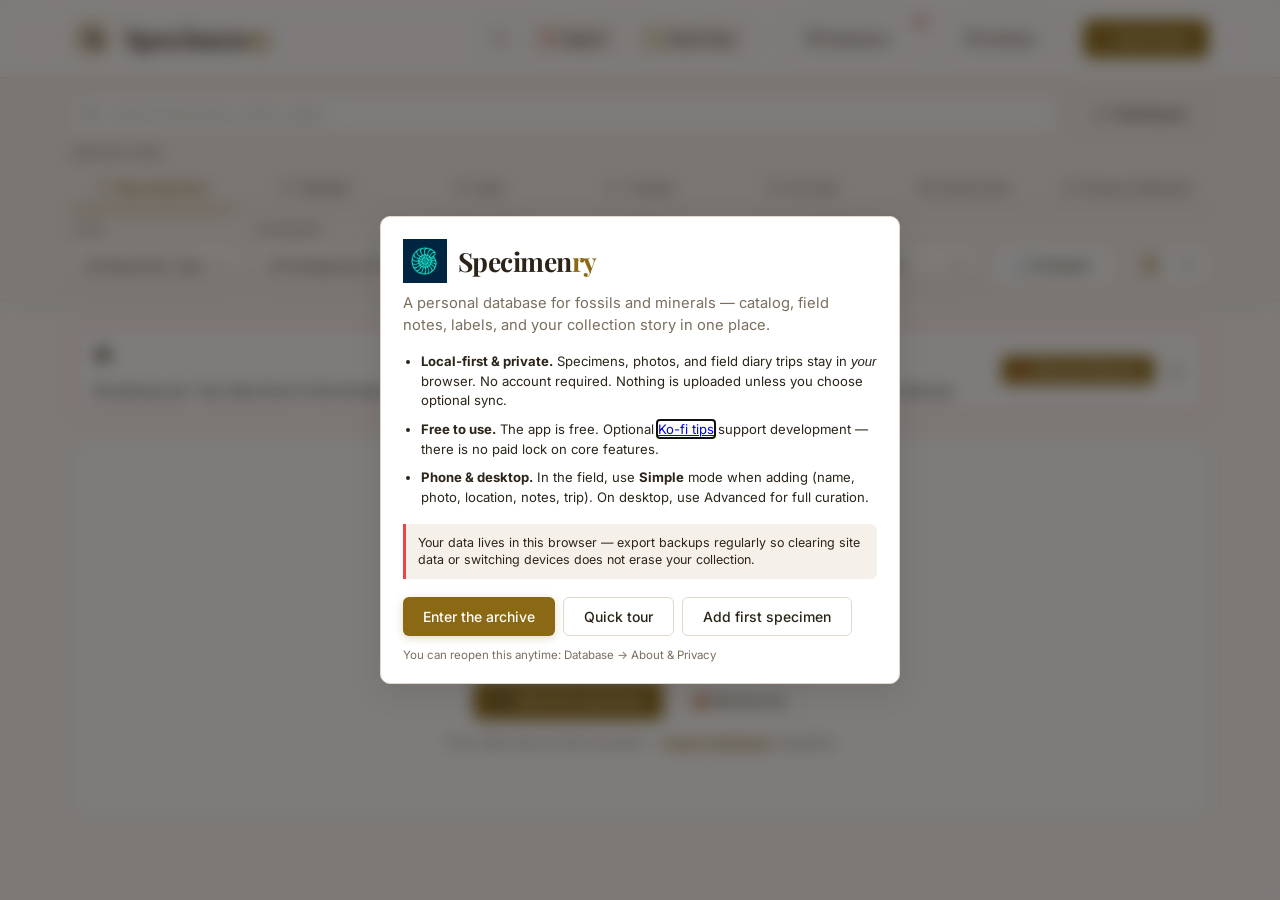
==== commit 0b925fd3: "Add files via upload" ====
--- a/index.html
+++ b/index.html
@@ -7,7 +7,7 @@
 <head>
     <meta charset="UTF-8">
     <meta name="viewport" content="width=device-width, initial-scale=1.0">
-    <meta name="description" content="Personal fossil collection archive and database">
+    <meta name="description" content="Specimenry — local-first fossil & mineral collection database. Your data stays in your browser. Free to use. Export backups regularly.">
     <title>Specimenry — Personal Collection Database</title>
     <link rel="preconnect" href="https://fonts.googleapis.com">
     <link rel="preconnect" href="https://fonts.gstatic.com" crossorigin>
@@ -94,11 +94,17 @@
                         <a href="#" onclick="app.closeMobileMenu(); app.copyLLMContext(); return false;" style="display: flex; align-items: center; gap: 0.5rem; padding: 0.5rem 1.25rem; font-size: 0.8rem; color: var(--text-primary); text-decoration: none; transition: background 0.15s;" onmouseover="this.style.background='var(--bg-warm)'" onmouseout="this.style.background='transparent'">
                             🤖 Copy & Export for AI (LLM)
                         </a>
-                        <a href="#" onclick="app.closeMobileMenu(); app.exportData(); return false;" style="display: flex; align-items: center; gap: 0.5rem; padding: 0.5rem 1.25rem; font-size: 0.8rem; color: var(--text-primary); text-decoration: none; transition: background 0.15s;" onmouseover="this.style.background='var(--bg-warm)'" onmouseout="this.style.background='transparent'">
-                            📥 Backup DB (JSON)
-                        </a>
-                        <a href="#" onclick="app.closeMobileMenu(); document.getElementById('file-restore-json').click(); return false;" style="display: flex; align-items: center; gap: 0.5rem; padding: 0.5rem 1.25rem; font-size: 0.8rem; color: var(--text-primary); text-decoration: none; transition: background 0.15s;" onmouseover="this.style.background='var(--bg-warm)'" onmouseout="this.style.background='transparent'">
-                            📤 Restore DB (JSON)
+                        <a href="#" onclick="app.closeMobileMenu(); app.openShareCatalogModal(); return false;" style="display: flex; align-items: center; gap: 0.5rem; padding: 0.5rem 1.25rem; font-size: 0.8rem; color: var(--text-primary); text-decoration: none; transition: background 0.15s;" onmouseover="this.style.background='var(--bg-warm)'" onmouseout="this.style.background='transparent'">
+                            📖 Export Shareable Catalog
+                        </a>
+                        <a href="#" onclick="app.closeMobileMenu(); app.toggleFieldDiaryModal(); return false;" style="display: flex; align-items: center; gap: 0.5rem; padding: 0.5rem 1.25rem; font-size: 0.8rem; color: var(--text-primary); text-decoration: none; transition: background 0.15s;" onmouseover="this.style.background='var(--bg-warm)'" onmouseout="this.style.background='transparent'">
+                            📓 Field Diary (Trip Log)
+                        </a>
+                        <a href="#" onclick="app.closeMobileMenu(); app.openBackupCenter(); return false;" style="display: flex; align-items: center; gap: 0.5rem; padding: 0.5rem 1.25rem; font-size: 0.8rem; color: var(--text-primary); text-decoration: none; transition: background 0.15s;" onmouseover="this.style.background='var(--bg-warm)'" onmouseout="this.style.background='transparent'">
+                            📥 Backup &amp; Restore
+                        </a>
+                        <a href="#" onclick="app.closeMobileMenu(); app.openAboutSpecimenry(); return false;" style="display: flex; align-items: center; gap: 0.5rem; padding: 0.5rem 1.25rem; font-size: 0.8rem; color: var(--text-primary); text-decoration: none; transition: background 0.15s;" onmouseover="this.style.background='var(--bg-warm)'" onmouseout="this.style.background='transparent'">
+                            ℹ️ About &amp; Privacy
                         </a>
                         <a href="#" onclick="app.closeMobileMenu(); app.showCSVInstructions(); return false;" style="display: flex; align-items: center; gap: 0.5rem; padding: 0.5rem 1.25rem; font-size: 0.8rem; color: var(--text-primary); text-decoration: none; transition: background 0.15s;" onmouseover="this.style.background='var(--bg-warm)'" onmouseout="this.style.background='transparent'">
                             📄 Import Spreadsheet (CSV)
@@ -127,17 +133,20 @@
                         <a href="#" onclick="app.toggleCloudSyncModal(); return false;" style="display: flex; align-items: center; gap: 0.5rem; padding: 0.6rem 1rem; font-size: 0.8rem; color: var(--text-primary); text-decoration: none; transition: background 0.15s; font-weight: 600; border-bottom: 1px solid var(--border-color);" onmouseover="this.style.background='var(--bg-warm)'" onmouseout="this.style.background='transparent'">
                             🔄 Sync Center (Cloud & P2P)
                         </a>
-                        <a href="#" id="btn-export" onclick="app.exportData(); return false;" style="display: flex; align-items: center; gap: 0.5rem; padding: 0.6rem 1rem; font-size: 0.8rem; color: var(--text-primary); text-decoration: none; transition: background 0.15s;" onmouseover="this.style.background='var(--bg-warm)'" onmouseout="this.style.background='transparent'">
-                            📥 Backup Database (JSON)
-                        </a>
-                        <a href="#" onclick="document.getElementById('file-restore-json').click(); return false;" style="display: flex; align-items: center; gap: 0.5rem; padding: 0.6rem 1rem; font-size: 0.8rem; color: var(--text-primary); text-decoration: none; transition: background 0.15s;" onmouseover="this.style.background='var(--bg-warm)'" onmouseout="this.style.background='transparent'">
-                            📤 Restore Database (JSON)
+                        <a href="#" id="btn-export" onclick="app.openBackupCenter(); return false;" style="display: flex; align-items: center; gap: 0.5rem; padding: 0.6rem 1rem; font-size: 0.8rem; color: var(--text-primary); text-decoration: none; transition: background 0.15s;" onmouseover="this.style.background='var(--bg-warm)'" onmouseout="this.style.background='transparent'">
+                            📥 Backup &amp; Restore
+                        </a>
+                        <a href="#" onclick="app.openAboutSpecimenry(); return false;" style="display: flex; align-items: center; gap: 0.5rem; padding: 0.6rem 1rem; font-size: 0.8rem; color: var(--text-primary); text-decoration: none; transition: background 0.15s;" onmouseover="this.style.background='var(--bg-warm)'" onmouseout="this.style.background='transparent'">
+                            ℹ️ About &amp; Privacy
                         </a>
                         <a href="#" onclick="app.showCSVInstructions(); return false;" style="display: flex; align-items: center; gap: 0.5rem; padding: 0.6rem 1rem; font-size: 0.8rem; color: var(--text-primary); text-decoration: none; transition: background 0.15s;" onmouseover="this.style.background='var(--bg-warm)'" onmouseout="this.style.background='transparent'">
                             📄 Import Spreadsheet (CSV)
                         </a>
                         <a href="#" onclick="app.copyLLMContext(); return false;" style="display: flex; align-items: center; gap: 0.5rem; padding: 0.6rem 1rem; font-size: 0.8rem; color: var(--text-primary); text-decoration: none; transition: background 0.15s; border-top: 1px solid var(--border-color);" onmouseover="this.style.background='var(--bg-warm)'" onmouseout="this.style.background='transparent'">
                             🤖 Copy & Export for AI (LLM)
+                        </a>
+                        <a href="#" onclick="app.openShareCatalogModal(); return false;" style="display: flex; align-items: center; gap: 0.5rem; padding: 0.6rem 1rem; font-size: 0.8rem; color: var(--text-primary); text-decoration: none; transition: background 0.15s;" onmouseover="this.style.background='var(--bg-warm)'" onmouseout="this.style.background='transparent'">
+                            📖 Export Shareable Catalog
                         </a>
                         <a href="https://ko-fi.com/specimenry" target="_blank" style="display: flex; align-items: center; gap: 0.5rem; padding: 0.6rem 1rem; font-size: 0.8rem; color: #ef4444; text-decoration: none; transition: background 0.15s; border-top: 1px solid var(--border-color); font-weight: 600;" onmouseover="this.style.background='var(--bg-warm)'" onmouseout="this.style.background='transparent'">
                             ❤️ Support on Ko-fi
@@ -159,6 +168,9 @@
                         </a>
                         <a href="#" onclick="app.enterShowcaseMode(); return false;" style="display: flex; align-items: center; gap: 0.5rem; padding: 0.6rem 1rem; font-size: 0.8rem; color: var(--text-primary); text-decoration: none; transition: background 0.15s; border-top: 1px solid var(--border-color);" onmouseover="this.style.background='var(--bg-warm)'" onmouseout="this.style.background='transparent'">
                             🏛️ Museum Showcase Mode
+                        </a>
+                        <a href="#" onclick="app.toggleFieldDiaryModal(); return false;" style="display: flex; align-items: center; gap: 0.5rem; padding: 0.6rem 1rem; font-size: 0.8rem; color: var(--text-primary); text-decoration: none; transition: background 0.15s; border-top: 1px solid var(--border-color);" onmouseover="this.style.background='var(--bg-warm)'" onmouseout="this.style.background='transparent'">
+                            📓 Field Diary (Trip Log)
                         </a>
                         <a href="#" id="toggle-enrich-lighting" onclick="app.toggleAutoEnhance(); return false;" style="display: flex; align-items: center; gap: 0.5rem; padding: 0.6rem 1rem; font-size: 0.8rem; color: var(--text-primary); text-decoration: none; transition: background 0.15s; border-top: 1px solid var(--border-color);" onmouseover="this.style.background='var(--bg-warm)'" onmouseout="this.style.background='transparent'">
                             💡 Auto-Enhance Lighting: Off
@@ -357,11 +369,10 @@
         <div id="backup-warning-banner" class="warning-banner" style="display: none; align-items: center; justify-content: space-between; padding: 0.75rem 1.25rem; background: var(--bg-surface); border: 1px solid #ef4444; border-radius: var(--radius-md); margin-bottom: 1.5rem; color: var(--text-primary); font-size: 0.85rem; font-weight: 500; gap: 1rem; box-shadow: var(--shadow-sm);">
             <div style="display: flex; align-items: center; gap: 0.75rem; flex: 1; flex-wrap: wrap;">
                 <span style="font-size: 1.2rem;">⚠️</span>
-                <span><strong>Backup Reminder:</strong> Your specimens are saved only in this browser's local cache. Clear your cache or reset your device and your collection will be permanently deleted. Back up your database now to keep it safe.</span>
-                <span style="opacity: 0.85;">• Love the app? Consider <a href="https://ko-fi.com/specimenry" target="_blank" style="color: #ef4444; font-weight: 600; text-decoration: underline;">supporting us on Ko-fi</a>!</span>
+                <span id="backup-warning-message"><strong>Your data lives in this browser</strong> — clear site data or switch devices and it can disappear. Export a backup (specimens + field diary trips) to keep it safe.</span>
             </div>
             <div style="display: flex; align-items: center; gap: 0.75rem; flex-shrink: 0;">
-                <button type="button" class="btn-primary" onclick="app.exportData();" style="padding: 0.4rem 0.8rem; font-size: 0.8rem; border-radius: var(--radius-sm); border: none; cursor: pointer; white-space: nowrap;">📥 Backup Now</button>
+                <button type="button" class="btn-primary" onclick="app.openBackupCenter();" style="padding: 0.4rem 0.8rem; font-size: 0.8rem; border-radius: var(--radius-sm); border: none; cursor: pointer; white-space: nowrap;">📥 Backup &amp; Restore</button>
                 <button type="button" onclick="app.dismissBackupBanner();" style="background: transparent; border: none; color: var(--text-secondary); cursor: pointer; font-size: 1.25rem; line-height: 1; padding: 0.25rem; display: flex; align-items: center; justify-content: center;" title="Dismiss Reminder" aria-label="Dismiss">&times;</button>
             </div>
         </div>
@@ -461,8 +472,15 @@
                 <h2 id="modal-title">Add New Fossil</h2>
                 <input type="checkbox" id="f-quick-add" style="display: none;">
                 <div class="editor-mode-toggle" style="display: flex; align-items: center; border: 1px solid var(--border-color); border-radius: var(--radius-sm); background: var(--bg-warm); padding: 2px; margin-right: auto; margin-left: 1.5rem; overflow: hidden; height: 28px;">
-                    <button type="button" id="btn-editor-simple" onclick="app.setEditorMode('simple')" style="border: none; border-radius: calc(var(--radius-sm) - 2px); padding: 0.2rem 0.6rem; font-size: 0.72rem; font-weight: 700; cursor: pointer; transition: all 0.2s; background: var(--bg-surface); color: var(--text-primary); height: 100%;">Simple</button>
+                    <button type="button" id="btn-editor-simple" onclick="app.setEditorMode('simple')" title="Field mode: name, photo, location, notes" style="border: none; border-radius: calc(var(--radius-sm) - 2px); padding: 0.2rem 0.6rem; font-size: 0.72rem; font-weight: 700; cursor: pointer; transition: all 0.2s; background: var(--bg-surface); color: var(--text-primary); height: 100%;">Simple</button>
                     <button type="button" id="btn-editor-advanced" onclick="app.setEditorMode('advanced')" style="border: none; border-radius: calc(var(--radius-sm) - 2px); padding: 0.2rem 0.6rem; font-size: 0.72rem; font-weight: 700; cursor: pointer; transition: all 0.2s; background: transparent; color: var(--text-secondary); height: 100%;">Advanced</button>
+                </div>
+                <div class="dictate-header-cluster" title="On-device dictation">
+                    <span id="dictation-offline-badge" class="dictation-offline-badge dictation-needs-download" title="On-device speech model status">…</span>
+                    <label class="dictate-lang-header" title="Dictation language / Dikteringsspråk">
+                        <span aria-hidden="true">🎙️</span>
+                        <select id="dictate-lang-select" class="dictate-lang-select" onchange="app.setDictationLanguage(this.value)" aria-label="Dictation language"></select>
+                    </label>
                 </div>
                 <button type="button" class="btn-icon" aria-label="Close dialog" onclick="app.closeModal()">
                     <svg xmlns="http://www.w3.org/2000/svg" width="16" height="16" viewBox="0 0 24 24" fill="none" stroke="currentColor" stroke-width="2" stroke-linecap="round" stroke-linejoin="round"><line x1="18" y1="6" x2="6" y2="18"/><line x1="6" y1="6" x2="18" y2="18"/></svg>
@@ -482,14 +500,14 @@
                     <!-- Section 1: Classification -->
                     <div id="tab-classification" class="tab-content active">
                     <div class="form-grid">
-                        <div class="form-group quick-add-visible">
+                        <div class="form-group">
                             <label for="f-type-select">Specimen Type</label>
                             <select id="f-type-select" onchange="app.handleSpecimenTypeChange()">
                                 <option value="fossil">Fossil</option>
                                 <option value="mineral">Mineral</option>
                             </select>
                         </div>
-
+                        <p class="simple-mode-hint">Field log — name, photo, place, note, save.</p>
                         <div class="form-group" id="f-anatomy-part-col">
                             <label for="f-anatomy">Anatomy / Part</label>
                             <input type="text" id="f-anatomy" placeholder="e.g. Anterior Tooth, Thoracic Vertebra, Leaf Impression...">
@@ -498,7 +516,7 @@
                         <div class="form-group full-width quick-add-visible">
                             <label for="f-specimen">Specimen Name *</label>
                             <div style="display: flex; gap: 0.5rem;">
-                                <input type="text" id="f-specimen" required placeholder="e.g. Megalodon or Amethyst" style="flex: 1;" oninput="window.app.autoSizeLookup()">
+                                <input type="text" id="f-specimen" required placeholder="e.g. Megalodon or Amethyst" style="flex: 1;" oninput="window.app.autoSizeLookup(); window.app.updateMineralCarePanel()">
                                 <button type="button" id="btn-auto-fetch-all" class="btn-primary" onclick="window.app.autoFetchAllSpecimenData(event)" title="⚡ Auto-Fetch all Taxonomy, Authority, Biology, Etymology & Coordinates" style="padding: 0.4rem 0.8rem; font-size: 0.75rem; white-space: nowrap; display: flex; align-items: center; gap: 0.35rem; background: linear-gradient(135deg, var(--accent) 0%, #3a86c8 100%); color: white; border: none; border-radius: var(--radius-sm); font-weight: 600; cursor: pointer; transition: all 0.2s ease; box-shadow: 0 4px 10px rgba(0,0,0,0.15);">
                                     ⚡ Auto-Fetch All
                                 </button>
@@ -525,7 +543,7 @@
                         <div id="mineral-class-group" class="form-contents-subgroup full-width" style="display: none;">
                             <div class="form-group">
                                 <label for="f-formula">Chemical Formula</label>
-                                <input type="text" id="f-formula" placeholder="e.g. SiO₂">
+                                <input type="text" id="f-formula" placeholder="e.g. FeS₂, HgS, CuSO₄·5H₂O" oninput="app.updateMineralCarePanel()">
                             </div>
                             <div class="form-group">
                                 <label for="f-luster">Luster</label>
@@ -550,9 +568,12 @@
                                 <label for="f-cleavage">Cleavage</label>
                                 <input type="text" id="f-cleavage" placeholder="e.g. Perfect 3 directions, None">
                             </div>
-                        </div>
-
-                        <div class="form-group quick-add-visible">
+                            <div class="form-group full-width" id="mineral-care-wrap">
+                                <div id="mineral-care-panel" class="mineral-care-panel" aria-live="polite"></div>
+                            </div>
+                        </div>
+
+                        <div class="form-group">
                             <label for="f-wishlist">Ownership Status</label>
                             <select id="f-wishlist" onchange="app.toggleSalePriceField()">
                                 <option value="false">Owned</option>
@@ -596,7 +617,10 @@
                         <div class="form-group full-width quick-add-visible">
                             <label for="f-notes" style="display: flex; justify-content: space-between; align-items: center; width: 100%;">
                                 <span>Curation Notes</span>
-                                <button type="button" class="btn-dictate" onclick="app.toggleDictation('f-notes')" title="Dictate notes">🎙️</button>
+                                <span class="dictate-controls">
+                                    <button type="button" class="btn-dictate-lang" onclick="app.openDictationLangPicker(event)" title="Change dictation language">🌐</button>
+                                    <button type="button" class="btn-dictate" data-dictate-target="f-notes" onclick="app.toggleDictation('f-notes', event)" title="Dictate notes">🎙️</button>
+                                </span>
                             </label>
                             <textarea id="f-notes" rows="3" placeholder="Provenance details, preparation context, custom scientific information..."></textarea>
                         </div>
@@ -702,18 +726,22 @@
                             <label for="f-country">Country of Origin</label>
                             <div style="display: flex; align-items: center; gap: 0.5rem; position: relative;">
                                 <div id="modal-flag-preview" style="min-width: 20px; text-align: center; height: 14px; display: flex; align-items: center;"></div>
-                                <input type="text" id="f-country" placeholder="e.g. Morocco" style="flex: 1;" oninput="app.updateModalFlag()">
+                                <input type="text" id="f-country" placeholder="e.g. Morocco" style="flex: 1;" oninput="app.updateModalFlag(); app.updateProvenanceRestrictionPanel()">
                             </div>
                         </div>
 
                         <div class="form-group quick-add-visible">
                             <label for="f-location">Precise Location</label>
-                            <input type="text" id="f-location" placeholder="e.g. Kem Kem Beds">
+                            <input type="text" id="f-location" placeholder="e.g. Kem Kem Beds" oninput="app.updateProvenanceRestrictionPanel()">
                         </div>
 
                         <div class="form-group full-width" id="fossil-formation-col">
                             <label for="f-formation">Geological Formation</label>
-                            <input type="text" id="f-formation" placeholder="e.g. Hell Creek Formation">
+                            <input type="text" id="f-formation" placeholder="e.g. Hell Creek Formation" oninput="app.updateProvenanceRestrictionPanel()">
+                        </div>
+
+                        <div class="form-group full-width" id="provenance-restriction-wrap">
+                            <div id="provenance-restriction-panel" class="provenance-restriction-panel" aria-live="polite"></div>
                         </div>
 
                         <div class="form-group">
@@ -726,9 +754,17 @@
                             <input type="number" step="any" id="f-lng" placeholder="e.g. -4.01">
                         </div>
 
-                        <div class="form-group full-width" style="display: flex; flex-direction: row; align-items: center; gap: 0.65rem; border-top: 1px dashed var(--border-color); padding-top: 1rem; margin-top: 0.5rem;">
+                        <div class="form-group full-width quick-add-visible" style="display: flex; flex-direction: row; align-items: center; gap: 0.65rem; border-top: 1px dashed var(--border-color); padding-top: 1rem; margin-top: 0.5rem;">
                             <input type="checkbox" id="f-self-found" style="width: 18px; height: 18px; cursor: pointer; accent-color: var(--accent);">
                             <label for="f-self-found" style="margin: 0; cursor: pointer; white-space: nowrap; font-size: 0.85rem; font-weight: 500;">Field Discovery / Self Found</label>
+                        </div>
+
+                        <div class="form-group full-width quick-add-visible">
+                            <label for="f-trip-id">Field diary trip</label>
+                            <select id="f-trip-id" style="width: 100%;">
+                                <option value="">— None —</option>
+                            </select>
+                            <span class="upload-hint" style="display:block; margin-top:0.25rem;">Link this specimen to a trip log (Utilities → Field Diary).</span>
                         </div>
 
                         <!-- Physical Storage Fields -->
@@ -806,7 +842,7 @@
                             <div class="form-group full-width">
                                 <label for="f-description" style="display: flex; justify-content: space-between; align-items: center; width: 100%;">
                                     <span>Prehistoric Animal Biology / Description</span>
-                                    <button type="button" class="btn-dictate" onclick="app.toggleDictation('f-description')" title="Dictate description">🎙️</button>
+                                    <span class="dictate-controls"><button type="button" class="btn-dictate-lang" onclick="app.openDictationLangPicker(event)" title="Change dictation language">🌐</button><button type="button" class="btn-dictate" data-dictate-target="f-description" onclick="app.toggleDictation('f-description', event)" title="Dictate description">🎙️</button></span>
                                 </label>
                                 <textarea id="f-description" rows="3" placeholder="Description of the prehistoric animal (Auto-filled on 'Auto-Fetch All')..." style="resize: vertical;"></textarea>
                             </div>
@@ -814,7 +850,7 @@
                             <div class="form-group full-width">
                                 <label for="f-etymology" style="display: flex; justify-content: space-between; align-items: center; width: 100%;">
                                     <span>Etymology / Translation</span>
-                                    <button type="button" class="btn-dictate" onclick="app.toggleDictation('f-etymology')" title="Dictate etymology">🎙️</button>
+                                    <span class="dictate-controls"><button type="button" class="btn-dictate-lang" onclick="app.openDictationLangPicker(event)" title="Change dictation language">🌐</button><button type="button" class="btn-dictate" data-dictate-target="f-etymology" onclick="app.toggleDictation('f-etymology', event)" title="Dictate etymology">🎙️</button></span>
                                 </label>
                                 <textarea id="f-etymology" rows="2" placeholder="e.g. 'Great tooth' in Greek..."></textarea>
                             </div>
@@ -859,7 +895,7 @@
                         <div class="form-group full-width">
                             <label for="f-restoration" style="display: flex; justify-content: space-between; align-items: center; width: 100%;">
                                 <span id="lbl-f-restoration">Restoration & Preparation Details</span>
-                                <button type="button" class="btn-dictate" onclick="app.toggleDictation('f-restoration')" title="Dictate restoration details">🎙️</button>
+                                <span class="dictate-controls"><button type="button" class="btn-dictate-lang" onclick="app.openDictationLangPicker(event)" title="Change dictation language">🌐</button><button type="button" class="btn-dictate" data-dictate-target="f-restoration" onclick="app.toggleDictation('f-restoration', event)" title="Dictate restoration details">🎙️</button></span>
                             </label>
                             <textarea id="f-restoration" rows="2" placeholder="e.g. ~5% crack-fill on matrix, minor composite work, consolidated using Paraloid B-72..."></textarea>
                         </div>
@@ -910,6 +946,51 @@
                             </div>
                         </div>
 
+                        <!-- Provenance Papers Vault -->
+                        <div class="form-group full-width provenance-vault-block" style="border-top: 1px dashed var(--border-color); padding-top: 1rem; margin-top: 0.5rem;">
+                            <div style="display: flex; justify-content: space-between; align-items: flex-start; gap: 0.75rem; margin-bottom: 0.65rem;">
+                                <div>
+                                    <label style="margin: 0; font-weight: 700; display: flex; align-items: center; gap: 0.35rem;">📜 Provenance Papers</label>
+                                    <span class="upload-hint" style="display: block; margin-top: 0.2rem;">Keep permits, receipts, and export scans with the specimen (local only). Short locality cues appear under Geology when relevant.</span>
+                                </div>
+                            </div>
+                            <div class="form-grid" style="margin-bottom: 0.75rem;">
+                                <div class="form-group">
+                                    <label for="f-legal-status">Chain-of-custody status</label>
+                                    <select id="f-legal-status">
+                                        <option value="">— Select —</option>
+                                        <option value="private_permission">Private land + permission on file</option>
+                                        <option value="permit_on_file">Collecting / export permit on file</option>
+                                        <option value="dealer_invoice">Dealer invoice / receipt on file</option>
+                                        <option value="museum_transfer">Museum / institutional transfer</option>
+                                        <option value="legacy_unknown">Legacy / provenance incomplete</option>
+                                        <option value="under_review">Needs legal review</option>
+                                    </select>
+                                </div>
+                                <div class="form-group">
+                                    <label for="f-provenance-doc-type">Document type</label>
+                                    <select id="f-provenance-doc-type">
+                                        <option value="permit">Land / collecting permit</option>
+                                        <option value="permission">Landowner permission</option>
+                                        <option value="receipt">Purchase / sales receipt</option>
+                                        <option value="export">Export / import paperwork</option>
+                                        <option value="transfer">Transfer / chain-of-custody</option>
+                                        <option value="other">Other provenance document</option>
+                                    </select>
+                                </div>
+                                <div class="form-group full-width">
+                                    <label for="f-provenance-notes">Provenance notes</label>
+                                    <textarea id="f-provenance-notes" rows="2" placeholder="e.g. Collected on private ranch with written permission dated 2024-06-12; invoice #441 from Desert Fossils..."></textarea>
+                                </div>
+                            </div>
+                            <div class="provenance-upload-row">
+                                <input type="file" id="f-provenance-file" accept=".pdf,.png,.jpg,.jpeg,.webp,application/pdf,image/*" multiple style="display:none;" onchange="app.handleProvenanceUpload(event)">
+                                <button type="button" class="btn-secondary" onclick="document.getElementById('f-provenance-file').click()" style="font-size: 0.78rem;">📎 Attach PDF / scan</button>
+                                <span class="upload-hint">PDF or image · max 5 files · 6 MB each</span>
+                            </div>
+                            <div id="provenance-docs-preview" class="provenance-docs-preview"></div>
+                        </div>
+
                         <!-- Museum Archival Fields -->
                         <div class="form-contents-subgroup full-width museum-field-group" style="display: contents;">
                             <div style="grid-column: 1 / -1; border-top: 1px dashed var(--border-color); padding-top: 1rem; margin-top: 0.5rem; margin-bottom: 0.5rem;">
@@ -932,7 +1013,7 @@
                             <div class="form-group full-width">
                                 <label for="f-condition-report" style="display: flex; justify-content: space-between; align-items: center; width: 100%;">
                                     <span>Conservation & Condition Report</span>
-                                    <button type="button" class="btn-dictate" onclick="app.toggleDictation('f-condition-report')" title="Dictate condition report">🎙️</button>
+                                    <span class="dictate-controls"><button type="button" class="btn-dictate-lang" onclick="app.openDictationLangPicker(event)" title="Change dictation language">🌐</button><button type="button" class="btn-dictate" data-dictate-target="f-condition-report" onclick="app.toggleDictation('f-condition-report', event)" title="Dictate condition report">🎙️</button></span>
                                 </label>
                                 <textarea id="f-condition-report" rows="2" placeholder="Conservation details, consolidant applications, structural stability logs..."></textarea>
                             </div>
@@ -975,11 +1056,18 @@
                                 </div>
                             </div>
                         </div>
-                    </div>
-
-                    <!-- Section 4: Preparation Log -->
-                    <div id="tab-prep" class="tab-content">
-                        <div class="form-grid">
+
+                        <div class="form-group full-width" id="change-log-wrap" style="border-top: 1px dashed var(--border-color); padding-top: 1rem; margin-top: 0.5rem; display: none;">
+                            <label style="margin-bottom: 0.4rem; display: block; font-weight: 700;">📜 Change log</label>
+                            <p class="upload-hint" style="margin: 0 0 0.5rem 0;">Local history on this device — no accounts. Actor name is set in Settings.</p>
+                            <div id="change-log-panel" class="change-log-panel" aria-live="polite"></div>
+                        </div>
+                    </div>
+                </div>
+
+                <!-- Section 4: Preparation Log -->
+                <div id="tab-prep" class="tab-content">
+                    <div class="form-grid">
                             <div class="form-group">
                                 <label for="f-prep-status">Preparation Status</label>
                                 <select id="f-prep-status">
@@ -1010,7 +1098,7 @@
                             <div class="form-group full-width">
                                 <label for="f-prep-notes" style="display: flex; justify-content: space-between; align-items: center; width: 100%;">
                                     <span>Preparation Notes</span>
-                                    <button type="button" class="btn-dictate" onclick="app.toggleDictation('f-prep-notes')" title="Dictate preparation notes">🎙️</button>
+                                    <span class="dictate-controls"><button type="button" class="btn-dictate-lang" onclick="app.openDictationLangPicker(event)" title="Change dictation language">🌐</button><button type="button" class="btn-dictate" data-dictate-target="f-prep-notes" onclick="app.toggleDictation('f-prep-notes', event)" title="Dictate preparation notes">🎙️</button></span>
                                 </label>
                                 <textarea id="f-prep-notes" rows="2" placeholder="Describe extraction details, rock hardness, fractures encountered..."></textarea>
                             </div>
@@ -1023,18 +1111,18 @@
                                     </span>
                                 </div>
                                 <div class="form-group full-width" style="background: var(--bg-warm); padding: 1rem; border-radius: var(--radius-sm); border: 1px solid var(--border-color); box-sizing: border-box;">
-                                    <div style="display: grid; grid-template-columns: 1fr 1fr auto; gap: 0.5rem; align-items: flex-end; margin-bottom: 0.75rem;">
-                                        <div>
+                                    <div class="prep-milestone-row">
+                                        <div class="prep-milestone-desc">
                                             <label for="f-prep-milestone-label" style="font-size: 0.75rem;">Milestone Description</label>
                                             <input type="text" id="f-prep-milestone-label" placeholder="e.g. In the matrix, 50% prepped, Complete">
                                         </div>
-                                        <div>
+                                        <div class="prep-milestone-date">
                                             <label for="f-prep-milestone-date" style="font-size: 0.75rem;">Date</label>
                                             <input type="date" id="f-prep-milestone-date">
                                         </div>
-                                        <div style="display: flex; gap: 0.25rem;">
-                                            <button type="button" class="btn-secondary" onclick="app.triggerMilestoneUpload()" style="font-size: 0.75rem; padding: 0.4rem 0.6rem; height: 34px;">Choose Photo</button>
-                                            <button type="button" class="btn-primary" onclick="app.triggerMilestoneCamera()" style="font-size: 0.75rem; padding: 0.4rem 0.6rem; height: 34px; background: var(--accent);">📷 Snap</button>
+                                        <div class="prep-milestone-actions">
+                                            <button type="button" class="btn-secondary" onclick="app.triggerMilestoneUpload()" style="font-size: 0.75rem; padding: 0.4rem 0.75rem; height: 38px;">Choose Photo</button>
+                                            <button type="button" class="btn-primary" onclick="app.triggerMilestoneCamera()" style="font-size: 0.75rem; padding: 0.4rem 0.75rem; height: 38px; background: var(--accent);">📷 Snap</button>
                                             <input type="file" id="f-prep-milestone-file" accept="image/*" style="display: none;" onchange="app.handleMilestoneUpload(event)">
                                         </div>
                                     </div>
@@ -1043,7 +1131,6 @@
                                     </div>
                                 </div>
                             </div>
-                        </div>
                     </div>
                 </div>
             </div>
@@ -1077,6 +1164,8 @@
                 <p id="lightbox-location"></p>
                 <div class="lightbox-counter" id="lightbox-counter"></div>
                 <div id="lightbox-timeline-ruler" style="margin-top: 1.25rem; border-top: 1px solid var(--border-color); padding-top: 1rem; display: none;"></div>
+                <div id="lightbox-mineral-care" style="margin-top: 1.25rem; border-top: 1px solid var(--border-color); padding-top: 1rem; display: none;"></div>
+                <div id="lightbox-provenance" style="margin-top: 1.25rem; border-top: 1px solid var(--border-color); padding-top: 1rem; display: none;"></div>
                 <div id="lightbox-curator-details" style="margin-top: 1.25rem; border-top: 1px solid var(--border-color); padding-top: 1rem; display: none;"></div>
                 <div id="lightbox-biology-details" style="margin-top: 1.25rem; border-top: 1px solid var(--border-color); padding-top: 1rem; display: none;"></div>
                 <div id="lightbox-coexistence" style="margin-top: 1.25rem; border-top: 1px solid var(--border-color); padding-top: 1rem; display: none;"></div>
@@ -1108,6 +1197,8 @@
             <span id="selection-count-text" class="selection-count-text">0 selected</span>
             <div class="selection-actions-group">
                 <button id="btn-mass-compare" class="btn-primary" onclick="app.openCompareSelected()" style="background: var(--accent); color: var(--bg-surface); font-weight: 700; display: none;">⚖️ Compare</button>
+                <button id="btn-mass-edit" class="btn-secondary" onclick="app.massBulkEditSelected()">✏️ Bulk Edit</button>
+                <button id="btn-mass-trip" class="btn-secondary" onclick="app.massLinkToTripSelected()">📓 Link to Trip</button>
                 <button id="btn-mass-tag" class="btn-secondary" onclick="app.massTagSelected()">🏷️ Tag</button>
                 <button id="btn-mass-untag" class="btn-secondary" onclick="app.massUntagSelected()">🏷️ Untag</button>
                 <button id="btn-mass-type" class="btn-secondary" onclick="app.massChangeFossilTypeSelected()">🦕 Set Type</button>
@@ -1450,7 +1541,11 @@
             <button type="button" class="btn-icon" onclick="document.getElementById('ai-export-modal').close()" style="background: none; border: none; cursor: pointer; color: var(--text-secondary); display: flex; align-items: center; justify-content: center; font-size: 1.25rem;">&times;</button>
         </div>
         <div style="margin-bottom: 1.25rem;">
-            <p style="font-size: 0.8rem; color: var(--text-secondary); margin-top: 0; margin-bottom: 0.75rem;">This text contains the full context of your fossil archive, optimized for Claude or ChatGPT. Copy it below or download it as a file:</p>
+            <p style="font-size: 0.8rem; color: var(--text-secondary); margin-top: 0; margin-bottom: 0.75rem;">This text contains the curatorial context of your fossil archive, optimized for Claude or ChatGPT. Copy it below or download it as a file:</p>
+            <label style="display:flex; align-items:center; gap:0.45rem; font-size:0.8rem; margin-bottom:0.75rem; cursor:pointer;">
+                <input type="checkbox" id="ai-include-prices" onchange="app.regenerateAIContext()">
+                Include purchase / sale prices
+            </label>
             <textarea id="ai-export-textarea" readonly style="width: 100%; height: 300px; background: var(--bg-warm); border: 1px solid var(--border-color); color: var(--text-primary); border-radius: var(--radius-sm); padding: 0.6rem 0.8rem; font-family: monospace; font-size: 0.8rem; resize: none; box-sizing: border-box; outline: none; line-height: 1.4;"></textarea>
         </div>
         <div style="display: flex; gap: 0.75rem; justify-content: space-between; align-items: center;">
@@ -1552,7 +1647,7 @@
                     <div class="form-group full-width">
                         <label for="cart-f-notes" style="display: flex; justify-content: space-between; align-items: center; width: 100%;">
                             <span>Curator Notes / Details</span>
-                            <button type="button" class="btn-dictate" onclick="app.toggleDictation('cart-f-notes')" title="Dictate notes">🎙️</button>
+                            <span class="dictate-controls"><button type="button" class="btn-dictate-lang" onclick="app.openDictationLangPicker(event)" title="Change dictation language">🌐</button><button type="button" class="btn-dictate" data-dictate-target="cart-f-notes" onclick="app.toggleDictation('cart-f-notes', event)" title="Dictate notes">🎙️</button></span>
                         </label>
                         <textarea id="cart-f-notes" rows="3" placeholder="Describe quality, weathering, defects, seller information..."></textarea>
                     </div>
@@ -1649,7 +1744,7 @@
                     <div class="form-group full-width">
                         <label for="dream-f-notes" style="display: flex; justify-content: space-between; align-items: center; width: 100%;">
                             <span>Curator Notes / Details</span>
-                            <button type="button" class="btn-dictate" onclick="app.toggleDictation('dream-f-notes')" title="Dictate notes">🎙️</button>
+                            <span class="dictate-controls"><button type="button" class="btn-dictate-lang" onclick="app.openDictationLangPicker(event)" title="Change dictation language">🌐</button><button type="button" class="btn-dictate" data-dictate-target="dream-f-notes" onclick="app.toggleDictation('dream-f-notes', event)" title="Dictate notes">🎙️</button></span>
                         </label>
                         <textarea id="dream-f-notes" rows="3" placeholder="Describe why this specimen is superb, quality, weathering, defects..."></textarea>
                     </div>
@@ -1803,11 +1898,11 @@
                     </summary>
                     <div style="font-size: 0.7rem; color: var(--text-secondary); line-height: 1.4; margin-top: 0.5rem; padding-left: 0.25rem; display: flex; flex-direction: column; gap: 0.4rem; cursor: default;" onclick="event.stopPropagation();">
                         <div>1. Visit the <a href="https://console.cloud.google.com/" target="_blank" style="color: var(--accent); font-weight: 600;">Google Cloud Console</a>.</div>
-                        <div>2. Create a Project, go to **Credentials**, and select **Create Credentials** &rarr; **OAuth client ID**.</div>
-                        <div>3. Set Application Type to **Web application**.</div>
+                        <div>2. Create a Project, go to <strong>Credentials</strong>, and select <strong>Create Credentials</strong> &rarr; <strong>OAuth client ID</strong>.</div>
+                        <div>3. Set Application Type to <strong>Web application</strong>.</div>
                         <div>4. Add authorized origins in Google Console:
                             <code id="sync-authorized-origin-hint" style="display:block; background:rgba(0,0,0,0.05); padding:0.2rem; border-radius:3px; margin:0.25rem 0; word-break:break-all;">http://localhost</code>
-                            *(or your own custom GitHub Pages site domain)*
+                            <em>(or your own custom GitHub Pages site domain)</em>
                         </div>
                         <div>5. Save, copy the resulting Client ID string, and paste it above!</div>
                     </div>
@@ -1933,6 +2028,23 @@
                         <span style="display: block; font-size: 0.7rem; color: var(--text-secondary); margin-top: 0.15rem;">Unlocks Room, Cabinet/Shelf, Drawer, and Box mappings, enabling the visual storage drawer explorer.</span>
                     </div>
                 </label>
+            </div>
+
+            <div style="padding: 0.75rem; border-radius: var(--radius-sm); border: 1px solid var(--border-color); background: var(--bg-warm);">
+                <label for="settings-curator-name" style="display: block; font-size: 0.85rem; font-weight: 700; color: var(--text-primary); margin-bottom: 0.35rem;">👤 Curator name (change log)</label>
+                <p style="font-size: 0.7rem; color: var(--text-secondary); margin: 0 0 0.5rem 0; line-height: 1.4;">Shown on local specimen change history (e.g. “price changed”). Not an account — stays on this device.</p>
+                <input type="text" id="settings-curator-name" placeholder="e.g. L. Linné" onchange="app.saveCuratorName()" style="width: 100%;">
+            </div>
+
+            <div style="padding: 0.75rem; border-radius: var(--radius-sm); border: 1px solid var(--border-color); background: var(--bg-warm);">
+                <label for="settings-dictate-lang" style="display: block; font-size: 0.85rem; font-weight: 700; color: var(--text-primary); margin-bottom: 0.35rem;">🎙️ Dictation language</label>
+                <p style="font-size: 0.7rem; color: var(--text-secondary); margin: 0 0 0.5rem 0; line-height: 1.4;">Used by the microphone buttons on notes fields. Choose Auto-detect or lock to a specific language (Swedish, English, German, …).</p>
+                <select id="settings-dictate-lang" class="dictate-lang-select" onchange="app.setDictationLanguage(this.value)" style="width: 100%;"></select>
+                <div style="margin-top: 0.75rem; display: flex; flex-wrap: wrap; align-items: center; gap: 0.5rem;">
+                    <span id="dictation-offline-badge-settings" class="dictation-offline-badge dictation-needs-download">Dictation: …</span>
+                    <button type="button" class="btn-secondary" onclick="app.preloadDictationModel()" style="font-size: 0.75rem; padding: 0.35rem 0.7rem;">Download for offline (~75 MB)</button>
+                </div>
+                <p style="font-size: 0.68rem; color: var(--text-secondary); margin: 0.45rem 0 0 0; line-height: 1.4;">Needs network once. After that the badge shows <strong>Ready offline</strong> and field dictation works without Wi‑Fi.</p>
             </div>
         </div>
         <div class="modal-footer" style="display: flex; justify-content: flex-end; border-top: 1px solid var(--border-color); padding-top: 0.75rem;">
@@ -2012,6 +2124,210 @@
         </div>
     </dialog>
 
+    <!-- Field Diary / Trip Log Modal -->
+    <dialog id="field-diary-modal" style="width: 95%; max-width: 720px; border: 1px solid var(--border-color); border-radius: var(--radius-md); background: var(--bg-surface); padding: 1.25rem; box-shadow: var(--shadow-lg); color: var(--text-primary); outline: none;">
+        <div style="display: flex; justify-content: space-between; align-items: center; border-bottom: 1px solid var(--border-color); padding-bottom: 0.75rem; margin-bottom: 1rem;">
+            <h2 style="font-size: 1.1rem; font-weight: 700; margin: 0;">📓 Field Diary</h2>
+            <button type="button" class="btn-icon" aria-label="Close" onclick="app.toggleFieldDiaryModal()" style="border: none; background: transparent; color: var(--text-secondary); cursor: pointer;">✕</button>
+        </div>
+        <p style="font-size: 0.78rem; color: var(--text-secondary); margin: 0 0 1rem 0; line-height: 1.4;">Quick trip log: date, locality, GPS, photos — then link specimens from the editor.</p>
+        <div class="field-diary-layout" style="display: grid; grid-template-columns: 1fr 1.2fr; gap: 1rem; max-height: 70vh;">
+            <div style="overflow: auto; border: 1px solid var(--border-color); border-radius: var(--radius-sm); background: var(--bg-warm); padding: 0.5rem;">
+                <button type="button" class="btn-primary" onclick="app.createNewFieldTrip()" style="width: 100%; margin-bottom: 0.5rem; font-size: 0.78rem;">+ New trip</button>
+                <div id="field-diary-list"></div>
+            </div>
+            <div style="overflow: auto;">
+                <input type="hidden" id="trip-edit-id">
+                <div class="form-grid" style="gap: 0.65rem;">
+                    <div class="form-group full-width">
+                        <label for="trip-title">Title</label>
+                        <input type="text" id="trip-title" placeholder="e.g. Kem Kem weekend">
+                    </div>
+                    <div class="form-group">
+                        <label for="trip-date">Date</label>
+                        <input type="date" id="trip-date">
+                    </div>
+                    <div class="form-group">
+                        <label for="trip-country">Country</label>
+                        <input type="text" id="trip-country" placeholder="e.g. Morocco">
+                    </div>
+                    <div class="form-group full-width">
+                        <label for="trip-locality">Locality</label>
+                        <input type="text" id="trip-locality" placeholder="Site / quarry / beach">
+                    </div>
+                    <div class="form-group">
+                        <label for="trip-lat">Latitude</label>
+                        <input type="number" step="any" id="trip-lat" placeholder="GPS">
+                    </div>
+                    <div class="form-group">
+                        <label for="trip-lng">Longitude</label>
+                        <input type="number" step="any" id="trip-lng" placeholder="GPS">
+                    </div>
+                    <div class="form-group full-width" style="display:flex; gap:0.5rem; align-items:center;">
+                        <button type="button" class="btn-secondary" onclick="app.captureTripGps()" style="font-size:0.75rem;">📍 Use my GPS</button>
+                        <button type="button" class="btn-secondary" onclick="app.applyTripToNewSpecimen()" style="font-size:0.75rem;">＋ Log specimen here</button>
+                    </div>
+                    <div class="form-group full-width">
+                        <label for="trip-notes">Notes</label>
+                        <textarea id="trip-notes" rows="3" placeholder="Weather, access, finds…"></textarea>
+                    </div>
+                    <div class="form-group full-width">
+                        <label>Trip photos</label>
+                        <input type="file" id="trip-photos" accept="image/*,.heic,.heif" multiple onchange="app.handleTripPhotoUpload(event)" style="font-size:0.75rem;">
+                        <div id="trip-photos-preview" style="display:flex; flex-wrap:wrap; gap:0.35rem; margin-top:0.5rem;"></div>
+                    </div>
+                    <div class="form-group full-width">
+                        <label>Linked specimens</label>
+                        <div id="trip-linked-specimens" style="font-size:0.78rem; color:var(--text-secondary);"></div>
+                    </div>
+                </div>
+                <div style="display:flex; justify-content:flex-end; gap:0.5rem; margin-top:1rem; border-top:1px solid var(--border-color); padding-top:0.75rem;">
+                    <button type="button" class="btn-danger" onclick="app.deleteCurrentFieldTrip()" style="margin-right:auto; font-size:0.75rem;">Delete</button>
+                    <button type="button" class="btn-secondary" onclick="app.toggleFieldDiaryModal()">Close</button>
+                    <button type="button" class="btn-primary" onclick="app.saveCurrentFieldTrip()">Save trip</button>
+                </div>
+            </div>
+        </div>
+    </dialog>
+
+    <!-- Shareable Catalog Modal -->
+    <dialog id="share-catalog-modal" style="width: 95%; max-width: 520px; border: 1px solid var(--border-color); border-radius: var(--radius-md); background: var(--bg-surface); padding: 1.25rem; box-shadow: var(--shadow-lg); color: var(--text-primary); outline: none;">
+        <div style="display: flex; justify-content: space-between; align-items: center; border-bottom: 1px solid var(--border-color); padding-bottom: 0.75rem; margin-bottom: 1rem;">
+            <h2 style="font-size: 1.1rem; font-weight: 700; margin: 0;">📖 Shareable Catalog</h2>
+            <button type="button" class="btn-icon" aria-label="Close" onclick="app.closeShareCatalogModal()" style="border: none; background: transparent; color: var(--text-secondary); cursor: pointer;">✕</button>
+        </div>
+        <p style="font-size: 0.78rem; color: var(--text-secondary); margin: 0 0 1rem 0; line-height: 1.45;">Exports a self-contained HTML catalog you can email, host, or open offline. <strong>Prices, storage drawers, provenance scans, change logs, and contacts are never included</strong> — suitable for collectors and museums. <em>Copy share link</em> embeds a metadata-only catalog in the URL (no photos, size-limited).</p>
+        <div class="form-grid" style="gap: 0.65rem;">
+            <div class="form-group full-width">
+                <label for="share-cat-title">Catalog title</label>
+                <input type="text" id="share-cat-title" placeholder="e.g. L. Linné — Fossil Collection">
+            </div>
+            <div class="form-group full-width">
+                <label for="share-cat-collector">Collector / institution credit</label>
+                <input type="text" id="share-cat-collector" placeholder="Optional name or collection label">
+            </div>
+            <div class="form-group full-width">
+                <label for="share-cat-blurb">Introduction</label>
+                <textarea id="share-cat-blurb" rows="2" placeholder="Short note for the reader…"></textarea>
+            </div>
+            <div class="form-group full-width">
+                <label for="share-cat-scope">Which specimens?</label>
+                <select id="share-cat-scope">
+                    <option value="owned">My Collection (owned)</option>
+                    <option value="selected">Currently selected only</option>
+                    <option value="visible">Current filtered view</option>
+                </select>
+            </div>
+            <label style="display:flex; align-items:center; gap:0.45rem; font-size:0.8rem;"><input type="checkbox" id="share-cat-photos" checked> Include photos (first image each)</label>
+            <label style="display:flex; align-items:center; gap:0.45rem; font-size:0.8rem;"><input type="checkbox" id="share-cat-notes"> Include curation notes</label>
+            <label style="display:flex; align-items:center; gap:0.45rem; font-size:0.8rem;"><input type="checkbox" id="share-cat-coords" checked> Include coordinates</label>
+        </div>
+        <div style="display:flex; justify-content:flex-end; gap:0.5rem; margin-top:1.15rem; border-top:1px solid var(--border-color); padding-top:0.75rem; flex-wrap:wrap;">
+            <button type="button" class="btn-secondary" onclick="app.closeShareCatalogModal()">Cancel</button>
+            <button type="button" class="btn-secondary" onclick="app.copyShareCatalogLink()" title="Metadata-only link in the page URL hash — no server upload">Copy share link</button>
+            <button type="button" class="btn-secondary" onclick="app.previewShareCatalog()">Preview</button>
+            <button type="button" class="btn-primary" onclick="app.downloadShareCatalog()">Download HTML</button>
+        </div>
+    </dialog>
+
+    <!-- Welcome / About landing -->
+    <dialog id="welcome-landing-modal" class="welcome-landing-modal" aria-labelledby="welcome-landing-title">
+        <div class="welcome-landing-inner">
+            <div class="welcome-landing-brand">
+                <img src="img/logo_flat.png" alt="" class="welcome-landing-logo" width="48" height="48">
+                <h2 id="welcome-landing-title">Specimen<span class="accent">ry</span></h2>
+            </div>
+            <p class="welcome-landing-lead">A personal database for fossils and minerals — catalog, field notes, labels, and your collection story in one place.</p>
+
+            <ul class="welcome-landing-points">
+                <li><strong>Local-first &amp; private.</strong> Specimens, photos, and field diary trips stay in <em>your</em> browser. No account required. Nothing is uploaded unless you choose optional sync.</li>
+                <li><strong>Free to use.</strong> The app is free. Optional <a href="https://ko-fi.com/specimenry" target="_blank" rel="noopener">Ko-fi tips</a> support development — there is no paid lock on core features.</li>
+                <li><strong>Phone &amp; desktop.</strong> In the field, use <strong>Simple</strong> mode when adding (name, photo, location, notes, trip). On desktop, use Advanced for full curation.</li>
+            </ul>
+
+            <p class="welcome-landing-risk" role="note">Your data lives in this browser — export backups regularly so clearing site data or switching devices does not erase your collection.</p>
+
+            <div class="welcome-landing-actions">
+                <button type="button" class="btn-primary" id="welcome-btn-enter" onclick="app.finishWelcomeLanding(false)">Enter the archive</button>
+                <button type="button" class="btn-secondary" onclick="app.finishWelcomeLanding(true)">Quick tour</button>
+                <button type="button" class="btn-secondary" onclick="app.finishWelcomeLanding(false); app.openModal();">Add first specimen</button>
+            </div>
+            <p class="welcome-landing-foot">You can reopen this anytime: Database → About &amp; Privacy</p>
+        </div>
+    </dialog>
+
+    <!-- Backup & Restore center -->
+    <dialog id="backup-center-modal" class="backup-center-modal" aria-labelledby="backup-center-title">
+        <div class="backup-center-inner">
+            <div class="backup-center-header">
+                <h2 id="backup-center-title">Backup &amp; Restore</h2>
+                <button type="button" class="btn-icon" aria-label="Close" onclick="document.getElementById('backup-center-modal').close()">&times;</button>
+            </div>
+
+            <p class="backup-center-lead">Download one JSON file you own. Restore it on this browser or another device.</p>
+
+            <div class="backup-center-includes">
+                <h3>What a backup includes</h3>
+                <ul>
+                    <li>All specimens (fossils &amp; minerals), photos, notes, tags, storage &amp; prices</li>
+                    <li>Field diary <strong>trips</strong> and specimen links</li>
+                    <li>Provenance documents attached to specimens</li>
+                </ul>
+                <p class="backup-center-excludes">Not included: optional Google Drive / P2P sync settings, and AI speech models (re-downloaded if needed).</p>
+            </div>
+
+            <div class="backup-center-stats" id="backup-center-stats">
+                <span id="backup-stat-specimens">—</span>
+                <span id="backup-stat-trips">—</span>
+                <span id="backup-stat-last">—</span>
+                <span id="backup-stat-added">—</span>
+                <span id="backup-stat-ok">—</span>
+            </div>
+
+            <p class="welcome-landing-risk" role="note">Your data lives in this browser — export backups regularly.</p>
+
+            <div class="backup-center-actions">
+                <button type="button" class="btn-primary" onclick="app.exportData();">📥 Download backup</button>
+                <button type="button" class="btn-secondary" onclick="document.getElementById('file-restore-json').click();">📤 Restore from file…</button>
+            </div>
+
+            <p id="backup-download-hint" class="backup-download-hint"></p>
+
+            <details class="backup-move-guide">
+                <summary>Move to a new phone (3 steps)</summary>
+                <ol class="backup-move-steps">
+                    <li><strong>On this device:</strong> tap <em>Download backup</em>. Save the JSON file somewhere you can open on the new phone (Files, Drive, AirDrop, email to yourself).</li>
+                    <li><strong>On the new phone:</strong> open <a href="https://specimenry.online/" target="_blank" rel="noopener">specimenry.online</a> in the browser you will keep using (Safari / Chrome). Prefer a clean profile so you do not merge with old leftovers.</li>
+                    <li><strong>Restore:</strong> Database → Backup &amp; Restore → <em>Restore from file…</em>, pick the JSON. Confirm the “Backup check: OK” summary, then wait for “Restore verified OK”.</li>
+                </ol>
+                <p class="backup-move-note">Tip: after a successful restore on the new phone, download one fresh backup there too — that becomes the new “last backup OK”.</p>
+            </details>
+
+            <details class="backup-move-guide">
+                <summary>Quick smoke check (2 minutes)</summary>
+                <ol class="backup-move-steps">
+                    <li>Add a test specimen in <strong>Simple</strong> mode (name + note), then delete or keep it.</li>
+                    <li><em>Download backup</em> — confirm toast says Backup OK and the file appears in Downloads / Files.</li>
+                    <li>(Optional) Restore that file in a private/incognito window and confirm “Restore verified OK”.</li>
+                </ol>
+            </details>
+
+            <p class="backup-center-foot">Restore merges by specimen/trip ID (same ID overwrites). Prefer restoring into an empty browser profile when moving devices.</p>
+        </div>
+    </dialog>
+
+    <script src="https://cdnjs.cloudflare.com/ajax/libs/qrcodejs/1.0.0/qrcode.min.js"></script>
+    <script src="js/lib/errors.js"></script>
+    <script src="js/lib/db.js"></script>
+    <script src="js/lib/changelog.js"></script>
+    <script src="js/lib/mineral-care.js"></script>
+    <script src="js/lib/provenance.js"></script>
+    <script src="js/lib/filters.js"></script>
+    <script src="js/lib/dictation-status.js"></script>
+    <script src="js/lib/trips.js"></script>
+    <script src="js/lib/share-catalog.js"></script>
+    <script src="js/lib/qr.js"></script>
+    <script src="js/lib/backup.js"></script>
     <script src="js/app.js"></script>
 </body>
 </html>
--- a/css/style.css
+++ b/css/style.css
@@ -324,6 +324,11 @@
 }
 
 /* --- View Toggle Buttons (Modern Premium Underline Tabs) --- */
+.view-toggle-group {
+    flex-shrink: 0;
+    width: 100%;
+}
+
 .view-toggle {
     display: flex;
     border: none;
@@ -332,13 +337,36 @@
     background: transparent;
     overflow: visible;
     width: 100%;
-    max-width: 1080px;
+    max-width: none;
+}
+
+/* Tablet / narrow desktop: scroll tabs instead of squeezing labels (769–1100px) */
+@media (max-width: 1100px) {
+    .view-toggle-group {
+        overflow: hidden;
+    }
+    .view-toggle {
+        overflow-x: auto;
+        -webkit-overflow-scrolling: touch;
+        scrollbar-width: none;
+        flex-wrap: nowrap;
+    }
+    .view-toggle::-webkit-scrollbar {
+        display: none;
+    }
+    .view-toggle .toggle-btn {
+        flex: 0 0 auto;
+        min-width: max-content;
+    }
+    .view-toggle .btn-text {
+        white-space: nowrap;
+    }
 }
 
 .toggle-btn {
-    flex: 1;
-    min-width: 160px;
-    max-width: 200px;
+    flex: 1 1 0;
+    min-width: 0;
+    max-width: none;
     padding: 0.75rem 0.5rem;
     background: transparent;
     color: var(--text-secondary);
@@ -403,9 +431,6 @@
 }
 
 /* --- Filter Selects --- */
-.view-toggle-group {
-    flex-shrink: 0;
-}
 .filter-select {
     flex: 1;
     min-width: 110px;
@@ -435,7 +460,8 @@
 input[type="text"],
 input[type="number"],
 input[type="url"],
-input[type="email"] {
+input[type="email"],
+input[type="date"] {
     -webkit-appearance: none;
     appearance: none;
     font-family: 'Inter', sans-serif;
@@ -447,6 +473,48 @@
     color: var(--text-primary);
     transition: var(--transition);
     width: 100%;
+    box-sizing: border-box;
+}
+
+input[type="text"],
+input[type="number"],
+input[type="url"],
+input[type="email"],
+input[type="date"] {
+    height: 38px;
+    line-height: 1.2;
+}
+
+input[type="date"] {
+    min-width: 0;
+    color-scheme: light;
+    cursor: pointer;
+}
+
+input[type="date"]::-webkit-calendar-picker-indicator {
+    cursor: pointer;
+    opacity: 0.55;
+    padding: 0.15rem;
+    margin-left: 0.25rem;
+    border-radius: 4px;
+    transition: opacity 0.15s ease, background 0.15s ease;
+}
+
+input[type="date"]::-webkit-calendar-picker-indicator:hover {
+    opacity: 1;
+    background: var(--bg-warm);
+}
+
+input[type="date"]::-webkit-datetime-edit {
+    padding: 0;
+}
+
+input[type="date"]::-webkit-datetime-edit-fields-wrapper {
+    padding: 0;
+}
+
+[data-theme="dark"] input[type="date"] {
+    color-scheme: dark;
 }
 select,
 .fossil-input {
@@ -1764,6 +1832,451 @@
     border-radius: 0 0 var(--radius-lg) var(--radius-lg);
 }
 
+/* --- Mineral Care Panel --- */
+.mineral-care-panel {
+    width: 100%;
+    box-sizing: border-box;
+}
+
+.mineral-care-panel-inner {
+    background: var(--bg-warm);
+    border: 1px solid var(--border-color);
+    border-radius: var(--radius-sm);
+    padding: 0.85rem 1rem;
+    display: flex;
+    flex-direction: column;
+    gap: 0.75rem;
+}
+
+.mineral-care-header {
+    display: flex;
+    flex-wrap: wrap;
+    align-items: baseline;
+    gap: 0.5rem 0.75rem;
+}
+
+.mineral-care-title {
+    font-size: 0.72rem;
+    font-weight: 800;
+    letter-spacing: 0.04em;
+    text-transform: uppercase;
+    color: var(--accent);
+}
+
+.mineral-care-formula {
+    font-family: ui-monospace, SFMono-Regular, Menlo, Consolas, monospace;
+    font-size: 0.85rem;
+    font-weight: 600;
+    color: var(--text-primary);
+}
+
+.mineral-care-formula sub {
+    font-size: 0.7em;
+}
+
+.mineral-care-inferred {
+    font-size: 0.68rem;
+    color: var(--text-secondary);
+    font-style: italic;
+}
+
+.mineral-care-empty {
+    font-size: 0.78rem;
+    color: var(--text-secondary);
+    line-height: 1.4;
+    padding: 0.35rem 0;
+}
+
+.mineral-comp-bars {
+    display: flex;
+    flex-direction: column;
+    gap: 0.4rem;
+}
+
+.mineral-comp-row {
+    display: grid;
+    grid-template-columns: 28px 1fr 42px;
+    gap: 0.5rem;
+    align-items: center;
+}
+
+.mineral-comp-el {
+    font-size: 0.75rem;
+    font-weight: 700;
+    color: var(--text-primary);
+    font-family: ui-monospace, SFMono-Regular, Menlo, Consolas, monospace;
+}
+
+.mineral-comp-track {
+    height: 7px;
+    background: var(--bg-surface);
+    border: 1px solid var(--border-color);
+    border-radius: 999px;
+    overflow: hidden;
+}
+
+.mineral-comp-fill {
+    height: 100%;
+    border-radius: 999px;
+    min-width: 2px;
+    transition: width 0.25s ease;
+}
+
+.mineral-comp-pct {
+    font-size: 0.7rem;
+    font-weight: 600;
+    color: var(--text-secondary);
+    text-align: right;
+    font-variant-numeric: tabular-nums;
+}
+
+.mineral-care-alerts {
+    display: flex;
+    flex-direction: column;
+    gap: 0.5rem;
+}
+
+.mineral-care-alert {
+    border-radius: var(--radius-sm);
+    padding: 0.65rem 0.75rem;
+    border: 1px solid var(--border-color);
+    background: var(--bg-surface);
+}
+
+.mineral-care-alert-title {
+    font-size: 0.78rem;
+    font-weight: 700;
+    margin-bottom: 0.2rem;
+    color: var(--text-primary);
+}
+
+.mineral-care-alert-text {
+    font-size: 0.75rem;
+    line-height: 1.45;
+    color: var(--text-secondary);
+}
+
+.mineral-care-alert.level-danger {
+    border-color: rgba(179, 58, 58, 0.35);
+    background: rgba(179, 58, 58, 0.06);
+}
+
+.mineral-care-alert.level-danger .mineral-care-alert-title {
+    color: var(--danger);
+}
+
+.mineral-care-alert.level-warning {
+    border-color: rgba(180, 120, 30, 0.4);
+    background: rgba(180, 120, 30, 0.07);
+}
+
+.mineral-care-alert.level-warning .mineral-care-alert-title {
+    color: #9a6b12;
+}
+
+.mineral-care-alert.level-caution {
+    border-color: rgba(14, 116, 144, 0.3);
+    background: rgba(14, 116, 144, 0.06);
+}
+
+.mineral-care-alert.level-caution .mineral-care-alert-title {
+    color: #0e7490;
+}
+
+.mineral-care-alert.level-info {
+    border-color: var(--border-color);
+    background: var(--bg-surface);
+}
+
+.mineral-hazard-row {
+    margin-top: 0.45rem;
+}
+
+.mineral-hazard-badge {
+    display: inline-flex;
+    align-items: center;
+    gap: 0.25rem;
+    font-size: 0.68rem;
+    font-weight: 700;
+    padding: 0.2rem 0.5rem;
+    border-radius: 6px;
+    border: 1px solid var(--border-color);
+    background: var(--bg-warm);
+    color: var(--text-secondary);
+    cursor: help;
+}
+
+.mineral-hazard-badge.level-danger {
+    color: var(--danger);
+    border-color: rgba(179, 58, 58, 0.3);
+    background: rgba(179, 58, 58, 0.08);
+}
+
+.mineral-hazard-badge.level-warning {
+    color: #9a6b12;
+    border-color: rgba(180, 120, 30, 0.35);
+    background: rgba(180, 120, 30, 0.08);
+}
+
+.mineral-hazard-badge.level-caution,
+.mineral-hazard-badge.level-info {
+    color: #0e7490;
+    border-color: rgba(14, 116, 144, 0.28);
+    background: rgba(14, 116, 144, 0.07);
+}
+
+[data-theme="dark"] .mineral-care-alert.level-warning .mineral-care-alert-title,
+[data-theme="dark"] .mineral-hazard-badge.level-warning {
+    color: #e6b84d;
+}
+
+[data-theme="dark"] .mineral-care-alert.level-caution .mineral-care-alert-title,
+[data-theme="dark"] .mineral-hazard-badge.level-caution,
+[data-theme="dark"] .mineral-hazard-badge.level-info {
+    color: #5ec8d6;
+}
+
+/* --- Provenance Papers Vault --- */
+.provenance-restriction-panel:empty {
+    display: none;
+}
+
+.provenance-alerts,
+.provenance-clear {
+    margin-top: 0.25rem;
+}
+
+.provenance-clear {
+    font-size: 0.75rem;
+    color: var(--text-secondary);
+    line-height: 1.4;
+    padding: 0.55rem 0.7rem;
+    border-radius: var(--radius-sm);
+    border: 1px dashed var(--border-color);
+    background: var(--bg-warm);
+}
+
+.provenance-alerts {
+    display: flex;
+    flex-direction: column;
+    gap: 0.5rem;
+}
+
+.provenance-alert {
+    border-radius: var(--radius-sm);
+    padding: 0.65rem 0.75rem;
+    border: 1px solid var(--border-color);
+    background: var(--bg-surface);
+}
+
+.provenance-alert-title {
+    font-size: 0.78rem;
+    font-weight: 700;
+    margin-bottom: 0.2rem;
+    color: var(--text-primary);
+}
+
+.provenance-alert-text {
+    font-size: 0.74rem;
+    line-height: 1.45;
+    color: var(--text-secondary);
+}
+
+.provenance-alert.level-danger {
+    border-color: rgba(179, 58, 58, 0.35);
+    background: rgba(179, 58, 58, 0.06);
+}
+
+.provenance-alert.level-danger .provenance-alert-title {
+    color: var(--danger);
+}
+
+.provenance-alert.level-warning {
+    border-color: rgba(180, 120, 30, 0.4);
+    background: rgba(180, 120, 30, 0.07);
+}
+
+.provenance-alert.level-warning .provenance-alert-title {
+    color: #9a6b12;
+}
+
+.provenance-alert.level-caution {
+    border-color: rgba(14, 116, 144, 0.3);
+    background: rgba(14, 116, 144, 0.06);
+}
+
+.provenance-alert.level-caution .provenance-alert-title {
+    color: #0e7490;
+}
+
+.provenance-disclaimer {
+    font-size: 0.68rem;
+    color: var(--text-secondary);
+    font-style: italic;
+    line-height: 1.35;
+}
+
+.provenance-upload-row {
+    display: flex;
+    flex-wrap: wrap;
+    align-items: center;
+    gap: 0.65rem;
+    margin-bottom: 0.65rem;
+}
+
+.provenance-docs-preview {
+    display: flex;
+    flex-direction: column;
+    gap: 0.45rem;
+}
+
+.provenance-docs-empty {
+    font-size: 0.75rem;
+    color: var(--text-secondary);
+    padding: 0.5rem 0.65rem;
+    border: 1px dashed var(--border-color);
+    border-radius: var(--radius-sm);
+    background: var(--bg-warm);
+}
+
+.provenance-doc-item {
+    display: grid;
+    grid-template-columns: auto 1fr auto;
+    gap: 0.55rem;
+    align-items: center;
+    padding: 0.55rem 0.65rem;
+    border: 1px solid var(--border-color);
+    border-radius: var(--radius-sm);
+    background: var(--bg-warm);
+}
+
+.provenance-doc-icon {
+    font-size: 1.1rem;
+}
+
+.provenance-doc-name {
+    font-size: 0.78rem;
+    font-weight: 600;
+    color: var(--text-primary);
+    white-space: nowrap;
+    overflow: hidden;
+    text-overflow: ellipsis;
+}
+
+.provenance-doc-type {
+    font-size: 0.68rem;
+    color: var(--text-secondary);
+}
+
+.provenance-doc-actions {
+    display: flex;
+    gap: 0.3rem;
+}
+
+.provenance-badge-row {
+    display: flex;
+    flex-wrap: wrap;
+    gap: 0.35rem;
+    margin-top: 0.4rem;
+}
+
+.provenance-badge {
+    display: inline-flex;
+    align-items: center;
+    gap: 0.2rem;
+    font-size: 0.68rem;
+    font-weight: 700;
+    padding: 0.2rem 0.5rem;
+    border-radius: 6px;
+    border: 1px solid var(--border-color);
+    background: var(--bg-warm);
+    color: var(--text-secondary);
+    cursor: help;
+}
+
+.provenance-badge.has-docs {
+    color: var(--accent);
+    border-color: rgba(139, 105, 20, 0.28);
+    background: var(--accent-bg);
+}
+
+.provenance-badge.level-danger {
+    color: var(--danger);
+    border-color: rgba(179, 58, 58, 0.3);
+    background: rgba(179, 58, 58, 0.08);
+}
+
+.provenance-badge.level-warning {
+    color: #9a6b12;
+    border-color: rgba(180, 120, 30, 0.35);
+    background: rgba(180, 120, 30, 0.08);
+}
+
+.provenance-badge.level-caution {
+    color: #0e7490;
+    border-color: rgba(14, 116, 144, 0.28);
+    background: rgba(14, 116, 144, 0.07);
+}
+
+[data-theme="dark"] .provenance-alert.level-warning .provenance-alert-title,
+[data-theme="dark"] .provenance-badge.level-warning {
+    color: #e6b84d;
+}
+
+[data-theme="dark"] .provenance-alert.level-caution .provenance-alert-title,
+[data-theme="dark"] .provenance-badge.level-caution {
+    color: #5ec8d6;
+}
+
+/* Prep Log milestone entry row */
+.prep-milestone-row {
+    display: grid;
+    grid-template-columns: minmax(0, 1fr) 148px auto;
+    gap: 0.65rem;
+    align-items: end;
+    margin-bottom: 0.75rem;
+}
+
+.prep-milestone-desc,
+.prep-milestone-date {
+    min-width: 0;
+    display: flex;
+    flex-direction: column;
+    gap: 0.3rem;
+}
+
+.prep-milestone-date input[type="date"] {
+    width: 100%;
+    font-variant-numeric: tabular-nums;
+    letter-spacing: 0.01em;
+}
+
+.prep-milestone-actions {
+    display: flex;
+    gap: 0.4rem;
+    align-items: center;
+    flex-shrink: 0;
+}
+
+@media (max-width: 640px) {
+    .prep-milestone-row {
+        grid-template-columns: 1fr;
+    }
+
+    .prep-milestone-date {
+        max-width: 180px;
+    }
+
+    .prep-milestone-actions {
+        width: 100%;
+    }
+
+    .prep-milestone-actions .btn-secondary,
+    .prep-milestone-actions .btn-primary {
+        flex: 1;
+    }
+}
+
 /* --- Form Grid --- */
 .form-grid {
     display: grid;
@@ -1857,7 +2370,7 @@
 .empty-state {
     grid-column: 1 / -1;
     text-align: center;
-    padding: 4rem 2rem;
+    padding: 3rem 1.5rem;
     color: var(--text-secondary);
     background: var(--bg-surface);
     border: 2px dashed var(--border-color);
@@ -1874,6 +2387,53 @@
     font-size: 1.25rem;
     color: var(--text-primary);
     margin-bottom: 0.5rem;
+}
+
+.empty-state p {
+    margin: 0 auto 1.1rem;
+    max-width: 28rem;
+    font-size: 0.88rem;
+    line-height: 1.45;
+}
+
+.empty-state-actions {
+    display: flex;
+    flex-wrap: wrap;
+    gap: 0.5rem;
+    justify-content: center;
+    margin-bottom: 0.85rem;
+}
+
+.empty-state-tip {
+    margin: 0 auto;
+    max-width: 26rem;
+    font-size: 0.75rem;
+    line-height: 1.4;
+    color: var(--text-secondary);
+}
+
+.form-unsaved-badge {
+    display: inline-flex;
+    align-items: center;
+    margin-right: 0.65rem;
+    padding: 0.2rem 0.55rem;
+    font-size: 0.68rem;
+    font-weight: 700;
+    letter-spacing: 0.02em;
+    color: #8a5a00;
+    background: rgba(243, 156, 18, 0.18);
+    border: 1px solid rgba(243, 156, 18, 0.35);
+    border-radius: var(--radius-sm);
+    white-space: nowrap;
+}
+
+.form-unsaved-badge[hidden] {
+    display: none !important;
+}
+
+.empty-state-tip a {
+    color: var(--accent);
+    font-weight: 600;
 }
 
 /* --- Utility --- */
@@ -7709,11 +8269,116 @@
     visibility: visible !important;
     padding: 0.2rem 1rem !important;
 }
+#fossil-form.simple-mode-active #tab-curator,
+#fossil-form.simple-mode-active #tab-prep {
+    display: none !important;
+}
 #fossil-form.simple-mode-active .form-group:not(.quick-add-visible) {
     display: none !important;
 }
 #fossil-form.simple-mode-active .form-contents-subgroup {
     display: none !important;
+}
+#fossil-form.simple-mode-active #btn-auto-fetch-all {
+    display: none !important;
+}
+#fossil-form.simple-mode-active .simple-mode-hint {
+    display: block;
+    grid-column: 1 / -1;
+    margin: 0 0 0.75rem 0;
+    font-size: 0.78rem;
+    color: var(--text-secondary);
+    line-height: 1.35;
+}
+.simple-mode-hint {
+    display: none;
+}
+
+/* Dictation controls in fossil modal header */
+.dictate-header-cluster {
+    display: inline-flex;
+    align-items: center;
+    gap: 0.35rem;
+    margin-right: 0.35rem;
+}
+
+.dictate-header-cluster .dictate-lang-header {
+    margin-right: 0;
+}
+
+/* Dictation offline readiness badge */
+.dictation-offline-badge {
+    display: inline-flex;
+    align-items: center;
+    gap: 0.3rem;
+    font-size: 0.65rem;
+    font-weight: 600;
+    letter-spacing: 0.01em;
+    padding: 0.15rem 0.45rem;
+    border-radius: var(--radius-sm);
+    border: 1px solid transparent;
+    color: var(--text-secondary);
+    background: transparent;
+    white-space: nowrap;
+    max-width: 9rem;
+    overflow: hidden;
+    text-overflow: ellipsis;
+}
+
+.dictation-offline-badge::before {
+    content: '';
+    width: 6px;
+    height: 6px;
+    border-radius: 50%;
+    flex-shrink: 0;
+    background: var(--border-color);
+}
+
+.dictation-offline-badge.dictation-ready {
+    color: var(--text-secondary);
+    background: transparent;
+    border-color: transparent;
+}
+
+.dictation-offline-badge.dictation-ready::before {
+    background: #3d9b64;
+}
+
+.dictation-offline-badge.dictation-needs-download {
+    color: var(--text-secondary);
+    background: transparent;
+}
+
+.dictation-offline-badge.dictation-needs-download::before {
+    background: #c9a227;
+}
+
+/* Settings keeps a slightly clearer chip */
+#dictation-offline-badge-settings {
+    padding: 0.2rem 0.55rem;
+    border: 1px solid var(--border-color);
+    background: var(--bg-surface);
+    font-weight: 700;
+}
+
+#dictation-offline-badge-settings.dictation-ready {
+    color: #1b7a45;
+    border-color: rgba(46, 204, 113, 0.35);
+    background: rgba(46, 204, 113, 0.08);
+}
+
+#dictation-offline-badge-settings.dictation-needs-download {
+    background: var(--bg-warm);
+}
+.provenance-alerts-compact .provenance-alert {
+    padding: 0.45rem 0.65rem;
+}
+.provenance-alerts-compact .provenance-alert-title {
+    font-size: 0.78rem;
+}
+.provenance-alerts-compact .provenance-alert-text {
+    font-size: 0.72rem;
+    line-height: 1.35;
 }
 
 /* --- Profile toggles field visibility --- */
@@ -7728,6 +8393,129 @@
 }
 
 /* --- Speech-to-Text Voice Dictation --- */
+.dictate-controls {
+    display: inline-flex;
+    align-items: center;
+    gap: 0.15rem;
+}
+
+.dictate-lang-header {
+    display: inline-flex;
+    align-items: center;
+    gap: 0.3rem;
+    margin-right: 0.5rem;
+    padding: 0.15rem 0.4rem;
+    border: 1px solid var(--border-color);
+    border-radius: var(--radius-sm);
+    background: var(--bg-warm);
+    height: 28px;
+    box-sizing: border-box;
+    cursor: pointer;
+}
+
+.dictate-lang-header .dictate-lang-select,
+.dictate-lang-select {
+    border: 1px solid var(--border-color);
+    border-radius: var(--radius-sm);
+    background: var(--bg-surface);
+    color: var(--text-primary);
+    font-size: 0.72rem;
+    font-weight: 600;
+    font-family: inherit;
+    padding: 0.2rem 0.4rem;
+    max-width: 150px;
+    cursor: pointer;
+}
+
+.dictate-lang-header .dictate-lang-select {
+    border: none;
+    background: transparent;
+    padding: 0;
+    max-width: 110px;
+    height: 100%;
+}
+
+.btn-dictate-lang {
+    background: none;
+    border: none;
+    cursor: pointer;
+    font-size: 0.85rem;
+    padding: 2px 4px;
+    border-radius: var(--radius-sm);
+    transition: all 0.2s ease;
+    display: inline-flex;
+    align-items: center;
+    justify-content: center;
+    color: var(--text-secondary);
+    line-height: 1;
+}
+
+.btn-dictate-lang:hover {
+    background: var(--bg-warm);
+    color: var(--accent);
+}
+
+.dictate-lang-popover {
+    position: fixed;
+    inset: unset; /* override UA popover centering */
+    margin: 0;
+    z-index: 2147483646;
+    width: min(260px, calc(100vw - 16px));
+    max-height: 320px;
+    overflow: hidden;
+    display: flex;
+    flex-direction: column;
+    background: var(--bg-surface);
+    border: 1px solid var(--border-color);
+    border-radius: var(--radius-md);
+    box-shadow: var(--shadow-lg);
+    padding: 0;
+    color: var(--text-primary);
+}
+
+.dictate-lang-popover:popover-open {
+    display: flex;
+}
+
+.dictate-lang-popover-title {
+    font-size: 0.7rem;
+    font-weight: 800;
+    text-transform: uppercase;
+    letter-spacing: 0.04em;
+    color: var(--accent);
+    padding: 0.65rem 0.75rem 0.4rem;
+    border-bottom: 1px solid var(--border-color);
+}
+
+.dictate-lang-popover-list {
+    overflow-y: auto;
+    padding: 0.35rem;
+}
+
+.dictate-lang-option {
+    display: block;
+    width: 100%;
+    text-align: left;
+    border: none;
+    background: transparent;
+    color: var(--text-primary);
+    font-size: 0.8rem;
+    font-family: inherit;
+    padding: 0.45rem 0.6rem;
+    border-radius: var(--radius-sm);
+    cursor: pointer;
+}
+
+.dictate-lang-option:hover {
+    background: var(--bg-warm);
+}
+
+.dictate-lang-option.active {
+    background: var(--accent-bg);
+    color: var(--accent);
+    font-weight: 700;
+}
+
 .btn-dictate {
     background: none;
     border: none;
@@ -7792,3 +8580,235 @@
     background: transparent;
     border: none;
 }
+
+/* Field diary modal — stack on narrow screens */
+@media (max-width: 700px) {
+    .field-diary-layout {
+        grid-template-columns: 1fr !important;
+        max-height: none !important;
+    }
+}
+
+/* Specimen change log */
+.change-log-panel {
+    max-height: 220px;
+    overflow-y: auto;
+    border: 1px solid var(--border-color);
+    border-radius: var(--radius-sm);
+    background: var(--bg-warm);
+    padding: 0.5rem 0.65rem;
+}
+.change-log-empty {
+    font-size: 0.75rem;
+    color: var(--text-secondary);
+    line-height: 1.4;
+}
+.change-log-entry {
+    padding: 0.45rem 0;
+    border-bottom: 1px solid var(--border-color);
+}
+.change-log-entry:last-child {
+    border-bottom: none;
+}
+.change-log-meta {
+    font-size: 0.68rem;
+    color: var(--text-secondary);
+    margin-bottom: 0.15rem;
+}
+.change-log-summary {
+    font-size: 0.8rem;
+    font-weight: 600;
+    color: var(--text-primary);
+}
+.change-log-details {
+    margin: 0.25rem 0 0 1rem;
+    padding: 0;
+    font-size: 0.72rem;
+    color: var(--text-secondary);
+    line-height: 1.35;
+}
+.change-log-details .from {
+    text-decoration: line-through;
+    opacity: 0.75;
+}
+.change-log-more {
+    font-size: 0.7rem;
+    color: var(--text-secondary);
+    padding-top: 0.35rem;
+}
+
+/* --- Welcome landing & Backup center --- */
+.welcome-landing-modal,
+.backup-center-modal {
+    width: 94%;
+    max-width: 520px;
+    border: 1px solid var(--border-color);
+    border-radius: var(--radius-md);
+    background: var(--bg-surface);
+    color: var(--text-primary);
+    padding: 0;
+    box-shadow: var(--shadow-lg);
+    outline: none;
+}
+.welcome-landing-modal::backdrop,
+.backup-center-modal::backdrop {
+    background: rgba(20, 18, 16, 0.55);
+}
+.welcome-landing-inner,
+.backup-center-inner {
+    padding: 1.35rem 1.4rem 1.2rem;
+}
+.welcome-landing-brand {
+    display: flex;
+    align-items: center;
+    gap: 0.65rem;
+    margin-bottom: 0.65rem;
+}
+.welcome-landing-brand h2 {
+    margin: 0;
+    font-family: 'Playfair Display', Georgia, serif;
+    font-size: 1.65rem;
+    font-weight: 700;
+    letter-spacing: -0.02em;
+}
+.welcome-landing-brand .accent {
+    color: var(--accent);
+}
+.welcome-landing-logo {
+    width: 44px;
+    height: 44px;
+    object-fit: contain;
+}
+.welcome-landing-lead,
+.backup-center-lead {
+    margin: 0 0 1rem;
+    font-size: 0.92rem;
+    line-height: 1.45;
+    color: var(--text-secondary);
+}
+.welcome-landing-points {
+    margin: 0 0 1rem;
+    padding-left: 1.1rem;
+    font-size: 0.82rem;
+    line-height: 1.5;
+    color: var(--text-primary);
+}
+.welcome-landing-points li + li {
+    margin-top: 0.55rem;
+}
+.welcome-landing-risk {
+    margin: 0 0 1.1rem;
+    padding: 0.65rem 0.75rem;
+    font-size: 0.78rem;
+    line-height: 1.4;
+    background: var(--bg-warm);
+    border-left: 3px solid #ef4444;
+    border-radius: 0 var(--radius-sm) var(--radius-sm) 0;
+    color: var(--text-primary);
+}
+.welcome-landing-actions,
+.backup-center-actions {
+    display: flex;
+    flex-wrap: wrap;
+    gap: 0.5rem;
+    margin-bottom: 0.75rem;
+}
+.welcome-landing-foot,
+.backup-center-foot {
+    margin: 0;
+    font-size: 0.72rem;
+    color: var(--text-secondary);
+    line-height: 1.35;
+}
+.backup-download-hint {
+    margin: 0.35rem 0 0.75rem;
+    font-size: 0.72rem;
+    color: var(--text-secondary);
+    line-height: 1.4;
+}
+.backup-move-guide {
+    margin: 0.85rem 0 0.75rem;
+    padding: 0.65rem 0.75rem;
+    border: 1px solid var(--border-color);
+    border-radius: var(--radius-sm);
+    background: var(--bg-warm);
+}
+.backup-move-guide summary {
+    cursor: pointer;
+    font-size: 0.82rem;
+    font-weight: 700;
+    color: var(--text-primary);
+}
+.backup-move-steps {
+    margin: 0.65rem 0 0.4rem;
+    padding-left: 1.2rem;
+    font-size: 0.78rem;
+    line-height: 1.45;
+    color: var(--text-primary);
+}
+.backup-move-steps li + li {
+    margin-top: 0.45rem;
+}
+.backup-move-note {
+    margin: 0.35rem 0 0;
+    font-size: 0.72rem;
+    color: var(--text-secondary);
+    line-height: 1.35;
+}
+#backup-stat-ok {
+    color: var(--accent);
+}
+.backup-center-header {
+    display: flex;
+    justify-content: space-between;
+    align-items: center;
+    margin-bottom: 0.5rem;
+}
+.backup-center-header h2 {
+    margin: 0;
+    font-size: 1.15rem;
+}
+.backup-center-includes {
+    margin-bottom: 0.85rem;
+    padding: 0.75rem 0.85rem;
+    background: var(--bg-warm);
+    border-radius: var(--radius-sm);
+    border: 1px solid var(--border-color);
+}
+.backup-center-includes h3 {
+    margin: 0 0 0.4rem;
+    font-size: 0.78rem;
+    text-transform: uppercase;
+    letter-spacing: 0.04em;
+    color: var(--accent);
+}
+.backup-center-includes ul {
+    margin: 0;
+    padding-left: 1.1rem;
+    font-size: 0.8rem;
+    line-height: 1.45;
+}
+.backup-center-excludes {
+    margin: 0.55rem 0 0;
+    font-size: 0.72rem;
+    color: var(--text-secondary);
+    line-height: 1.35;
+}
+.backup-center-stats {
+    display: flex;
+    flex-wrap: wrap;
+    gap: 0.5rem 1rem;
+    margin-bottom: 0.85rem;
+    font-size: 0.8rem;
+    font-weight: 600;
+}
+@media (max-width: 520px) {
+    .welcome-landing-actions .btn-secondary,
+    .welcome-landing-actions .btn-primary,
+    .backup-center-actions .btn-secondary,
+    .backup-center-actions .btn-primary {
+        flex: 1 1 100%;
+        justify-content: center;
+    }
+}
+
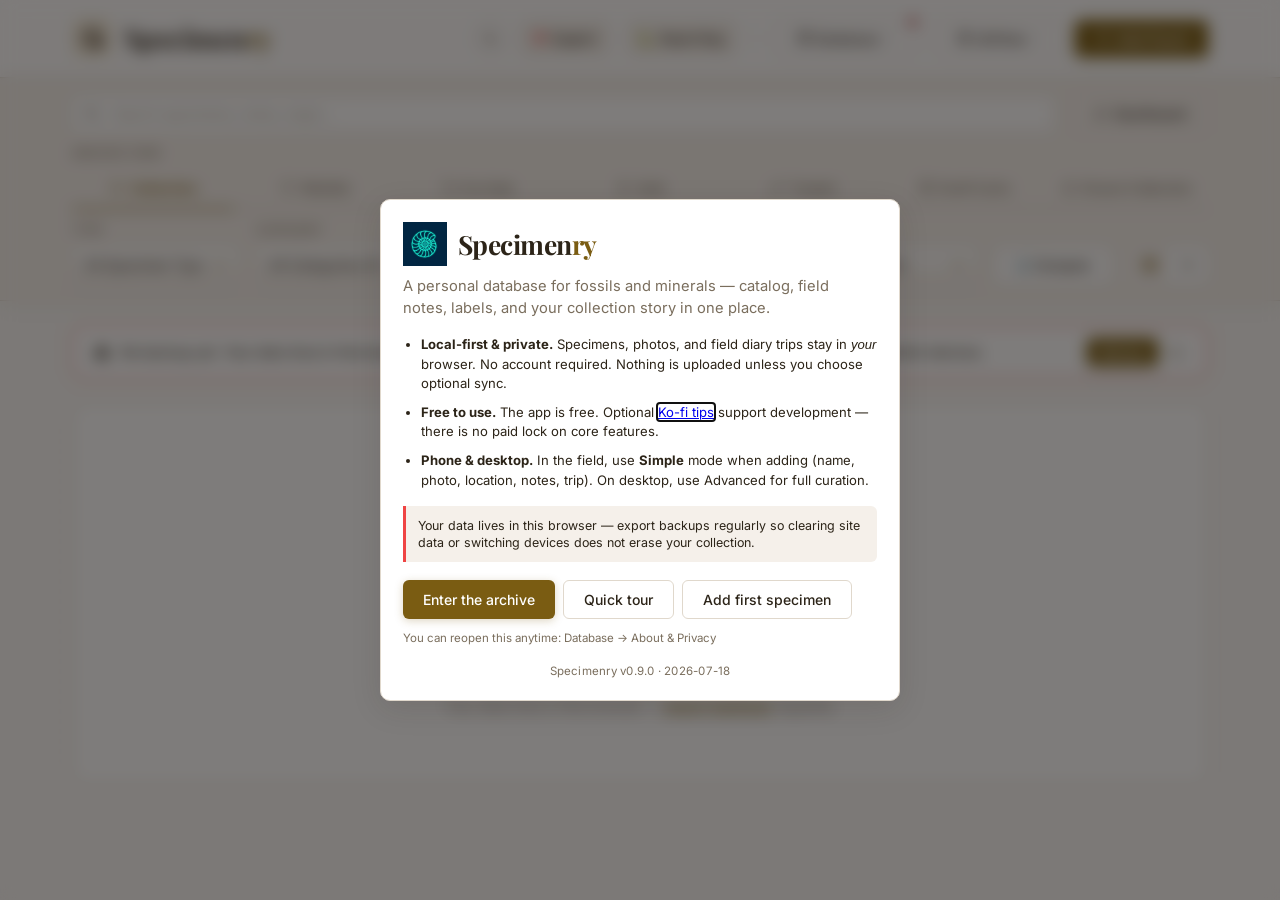
==== commit cf0838b5: "Add files via upload" ====
--- a/index.html
+++ b/index.html
@@ -6,14 +6,43 @@
 <html lang="en">
 <head>
     <meta charset="UTF-8">
-    <meta name="viewport" content="width=device-width, initial-scale=1.0">
+    <meta name="viewport" content="width=device-width, initial-scale=1.0, viewport-fit=cover">
     <meta name="description" content="Specimenry — local-first fossil & mineral collection database. Your data stays in your browser. Free to use. Export backups regularly.">
+    <meta name="theme-color" content="#7a5c12">
+    <meta name="application-name" content="Specimenry">
+    <meta name="apple-mobile-web-app-capable" content="yes">
+    <meta name="apple-mobile-web-app-status-bar-style" content="default">
+    <meta name="apple-mobile-web-app-title" content="Specimenry">
+    <meta name="mobile-web-app-capable" content="yes">
+    <link rel="manifest" href="manifest.webmanifest">
+    <link rel="apple-touch-icon" href="img/favicon.png">
+
+    <!-- Open Graph / social preview -->
+    <meta property="og:type" content="website">
+    <meta property="og:site_name" content="Specimenry">
+    <meta property="og:title" content="Specimenry — Personal Collection Database">
+    <meta property="og:description" content="Local-first fossil & mineral catalog. Data stays in your browser. Free to use — export backups regularly.">
+    <meta property="og:url" content="https://specimenry.online/">
+    <meta property="og:image" content="https://specimenry.online/img/logo_flat.png">
+    <meta property="og:image:alt" content="Specimenry ammonite logo">
+    <meta name="twitter:card" content="summary">
+    <meta name="twitter:title" content="Specimenry — Personal Collection Database">
+    <meta name="twitter:description" content="Local-first fossil & mineral catalog. Your data stays in your browser.">
+    <meta name="twitter:image" content="https://specimenry.online/img/logo_flat.png">
+
     <title>Specimenry — Personal Collection Database</title>
     <link rel="preconnect" href="https://fonts.googleapis.com">
     <link rel="preconnect" href="https://fonts.gstatic.com" crossorigin>
     <link href="https://fonts.googleapis.com/css2?family=Playfair+Display:ital,wght@0,400;0,600;0,700;1,400;1,600;1,700&family=Inter:wght@300;400;500;600;700;800&family=Outfit:wght@300;400;500;600;700;800&display=swap" rel="stylesheet">
     <link rel="icon" type="image/png" href="img/favicon.png">
     <link rel="stylesheet" href="css/style.css">
+    <script>
+        try {
+            if (localStorage.getItem('pref_field_outdoor') === 'true') {
+                document.documentElement.classList.add('field-outdoor');
+            }
+        } catch (e) {}
+    </script>
     <script src="js/heic-to.js"></script>
     <script src="https://cdn.jsdelivr.net/npm/chart.js"></script>
     <link rel="stylesheet" href="https://unpkg.com/leaflet@1.9.4/dist/leaflet.css" integrity="sha256-p4NxAoJBhIIN+hmNHrzRCf9tD/miZyoHS5obTRR9BMY=" crossorigin=""/>
@@ -34,6 +63,7 @@
                 <button id="btn-toggle-theme" class="btn-icon" onclick="app.toggleTheme()" title="Toggle Dark Mode" aria-label="Toggle Dark Mode">
                     <svg id="theme-icon" xmlns="http://www.w3.org/2000/svg" width="16" height="16" viewBox="0 0 24 24" fill="none" stroke="currentColor" stroke-width="2" stroke-linecap="round" stroke-linejoin="round"><path d="M21 12.79A9 9 0 1 1 11.21 3 7 7 0 0 0 21 12.79z"/></svg>
                 </button>
+                <span id="field-outdoor-badge" class="field-outdoor-badge" hidden title="Field / Outdoor mode is on — turn off in Settings" onclick="app.toggleSettingsModal()">☀️ Field</span>
                 <a href="https://ko-fi.com/specimenry" target="_blank" id="btn-support-project" class="desktop-only" title="Support Specimenry on Ko-fi" aria-label="Support Specimenry on Ko-fi" style="color: var(--text-primary); background: var(--bg-warm); border: 1px solid var(--border-color); border-radius: var(--radius-sm); padding: 0.35rem 0.65rem; font-size: 0.75rem; font-weight: 600; text-decoration: none; display: flex; align-items: center; gap: 0.35rem; transition: all 0.2s;" onmouseover="this.style.background='var(--border-color)'" onmouseout="this.style.background='var(--bg-warm)'">
                     <span style="color: #ef4444;">❤️</span> Support
                 </a>
@@ -42,85 +72,11 @@
                 </a>
                 <div class="desktop-only" style="width: 1px; height: 20px; background-color: var(--border-color); margin-right: 0.5rem; margin-left: 0.5rem;"></div>
 
-                <!-- Unified Mobile Option Dropdown -->
+                <!-- Unified Mobile Option Menu trigger -->
                 <div class="dropdown mobile-only" style="position: relative; display: inline-block;">
-                    <button type="button" id="btn-mobile-menu" class="btn-icon" onclick="app.toggleMobileMenu(event)" title="Options Menu">
+                    <button type="button" id="btn-mobile-menu" class="btn-icon" onclick="app.toggleMobileMenu(event)" title="Options Menu" aria-haspopup="dialog" aria-controls="mobile-menu-dropdown-content">
                         <svg xmlns="http://www.w3.org/2000/svg" width="16" height="16" viewBox="0 0 24 24" fill="none" stroke="currentColor" stroke-width="2.5" stroke-linecap="round" stroke-linejoin="round"><line x1="3" y1="12" x2="21" y2="12"/><line x1="3" y1="6" x2="21" y2="6"/><line x1="3" y1="18" x2="21" y2="18"/></svg>
                     </button>
-                    <div id="mobile-menu-dropdown-content" class="dropdown-menu" style="display: none; position: absolute; right: 0; top: 105%; background: var(--bg-surface); border: 1px solid var(--border-color); border-radius: var(--radius-md); box-shadow: var(--shadow-lg); z-index: 1000; min-width: 240px; padding: 0.5rem 0;">
-                        <!-- Primary Actions -->
-                        <a href="#" onclick="app.closeMobileMenu(); app.openModal(); return false;" style="display: flex; align-items: center; gap: 0.5rem; padding: 0.6rem 1rem; font-size: 0.82rem; color: var(--text-primary); text-decoration: none; font-weight: 700; transition: background 0.15s; border-bottom: 1px solid var(--border-color);" onmouseover="this.style.background='var(--bg-warm)'" onmouseout="this.style.background='transparent'">
-                            ➕ Add Specimen
-                        </a>
-                        <a href="#" onclick="app.closeMobileMenu(); app.toggleStats(); return false;" style="display: flex; align-items: center; gap: 0.5rem; padding: 0.6rem 1rem; font-size: 0.82rem; color: var(--text-primary); text-decoration: none; font-weight: 600; transition: background 0.15s; border-bottom: 1px solid var(--border-color);" onmouseover="this.style.background='var(--bg-warm)'" onmouseout="this.style.background='transparent'">
-                            📊 Toggle Dashboard
-                        </a>
-                        
-                        <!-- Utilities Section -->
-                        <div style="padding: 0.4rem 1rem 0.2rem 1rem; font-size: 0.65rem; font-weight: 800; text-transform: uppercase; color: var(--text-secondary); letter-spacing: 0.05em;">Museum Enrichment</div>
-                        <a href="#" onclick="app.closeMobileMenu(); app.openDeepDive(); return false;" style="display: flex; align-items: center; gap: 0.5rem; padding: 0.5rem 1.25rem; font-size: 0.8rem; color: var(--text-primary); text-decoration: none; transition: background 0.15s;" onmouseover="this.style.background='var(--bg-warm)'" onmouseout="this.style.background='transparent'">
-                            🦕 Paleo Deep Dive
-                        </a>
-                        <a href="#" onclick="app.closeMobileMenu(); app.enterShowcaseMode(); return false;" style="display: flex; align-items: center; gap: 0.5rem; padding: 0.5rem 1.25rem; font-size: 0.8rem; color: var(--text-primary); text-decoration: none; transition: background 0.15s;" onmouseover="this.style.background='var(--bg-warm)'" onmouseout="this.style.background='transparent'">
-                            🏛️ Showcase Mode
-                        </a>
-                        <a href="#" onclick="app.closeMobileMenu(); app.toggleComparePickerMode(); return false;" style="display: flex; align-items: center; gap: 0.5rem; padding: 0.5rem 1.25rem; font-size: 0.8rem; color: var(--text-primary); text-decoration: none; transition: background 0.15s;" onmouseover="this.style.background='var(--bg-warm)'" onmouseout="this.style.background='transparent'">
-                            ⚖️ Interactive Compare
-                        </a>
-                        <a href="#" onclick="app.closeMobileMenu(); app.toggleAutoEnhance(); return false;" style="display: flex; align-items: center; gap: 0.5rem; padding: 0.5rem 1.25rem; font-size: 0.8rem; color: var(--text-primary); text-decoration: none; transition: background 0.15s;" onmouseover="this.style.background='var(--bg-warm)'" onmouseout="this.style.background='transparent'">
-                            💡 Auto-Enhance Lighting
-                        </a>
-                        <a href="#" onclick="app.closeMobileMenu(); app.batchAutoEnrichAll(); return false;" style="display: flex; align-items: center; gap: 0.5rem; padding: 0.5rem 1.25rem; font-size: 0.8rem; color: var(--text-primary); text-decoration: none; transition: background 0.15s; font-weight: 600; border-bottom: 1px solid var(--border-color);" onmouseover="this.style.background='var(--bg-warm)'" onmouseout="this.style.background='transparent'">
-                            ⚡ Auto-Fill Scientific Data
-                        </a>
-
-                        <!-- Advanced Curatorial Profiles -->
-                        <div style="padding: 0.4rem 1rem 0.2rem 1rem; font-size: 0.65rem; font-weight: 800; text-transform: uppercase; color: var(--text-secondary); letter-spacing: 0.05em;">Curator Tools</div>
-                        <a href="#" onclick="app.closeMobileMenu(); app.toggleSettingsModal(); return false;" style="display: flex; align-items: center; gap: 0.5rem; padding: 0.5rem 1.25rem; font-size: 0.8rem; color: var(--text-primary); text-decoration: none; transition: background 0.15s;" onmouseover="this.style.background='var(--bg-warm)'" onmouseout="this.style.background='transparent'">
-                            ⚙️ App Settings & Profiles
-                        </a>
-                        <a href="#" id="mobile-link-storage" onclick="app.closeMobileMenu(); app.toggleStorageExplorerModal(); return false;" style="display: none; align-items: center; gap: 0.5rem; padding: 0.5rem 1.25rem; font-size: 0.8rem; color: var(--text-primary); text-decoration: none; transition: background 0.15s;" onmouseover="this.style.background='var(--bg-warm)'" onmouseout="this.style.background='transparent'">
-                            🗄️ Storage Drawer Explorer
-                        </a>
-                        <a href="#" id="mobile-link-ledger" onclick="app.closeMobileMenu(); app.toggleShopLedgerModal(); return false;" style="display: none; align-items: center; gap: 0.5rem; padding: 0.5rem 1.25rem; font-size: 0.8rem; color: var(--text-primary); text-decoration: none; transition: background 0.15s; border-bottom: 1px solid var(--border-color);" onmouseover="this.style.background='var(--bg-warm)'" onmouseout="this.style.background='transparent'">
-                            📊 Shop Commercial Ledger
-                        </a>
-
-                        <!-- Database Section -->
-                        <div style="padding: 0.4rem 1rem 0.2rem 1rem; font-size: 0.65rem; font-weight: 800; text-transform: uppercase; color: var(--text-secondary); letter-spacing: 0.05em;">Database Tools</div>
-                        <a href="#" onclick="app.closeMobileMenu(); app.toggleCloudSyncModal(); return false;" style="display: flex; align-items: center; gap: 0.5rem; padding: 0.5rem 1.25rem; font-size: 0.8rem; color: var(--text-primary); text-decoration: none; transition: background 0.15s; font-weight: 600;" onmouseover="this.style.background='var(--bg-warm)'" onmouseout="this.style.background='transparent'">
-                            🔄 Sync Center (Cloud & P2P)
-                        </a>
-                        <a href="#" onclick="app.closeMobileMenu(); app.copyLLMContext(); return false;" style="display: flex; align-items: center; gap: 0.5rem; padding: 0.5rem 1.25rem; font-size: 0.8rem; color: var(--text-primary); text-decoration: none; transition: background 0.15s;" onmouseover="this.style.background='var(--bg-warm)'" onmouseout="this.style.background='transparent'">
-                            🤖 Copy & Export for AI (LLM)
-                        </a>
-                        <a href="#" onclick="app.closeMobileMenu(); app.openShareCatalogModal(); return false;" style="display: flex; align-items: center; gap: 0.5rem; padding: 0.5rem 1.25rem; font-size: 0.8rem; color: var(--text-primary); text-decoration: none; transition: background 0.15s;" onmouseover="this.style.background='var(--bg-warm)'" onmouseout="this.style.background='transparent'">
-                            📖 Export Shareable Catalog
-                        </a>
-                        <a href="#" onclick="app.closeMobileMenu(); app.toggleFieldDiaryModal(); return false;" style="display: flex; align-items: center; gap: 0.5rem; padding: 0.5rem 1.25rem; font-size: 0.8rem; color: var(--text-primary); text-decoration: none; transition: background 0.15s;" onmouseover="this.style.background='var(--bg-warm)'" onmouseout="this.style.background='transparent'">
-                            📓 Field Diary (Trip Log)
-                        </a>
-                        <a href="#" onclick="app.closeMobileMenu(); app.openBackupCenter(); return false;" style="display: flex; align-items: center; gap: 0.5rem; padding: 0.5rem 1.25rem; font-size: 0.8rem; color: var(--text-primary); text-decoration: none; transition: background 0.15s;" onmouseover="this.style.background='var(--bg-warm)'" onmouseout="this.style.background='transparent'">
-                            📥 Backup &amp; Restore
-                        </a>
-                        <a href="#" onclick="app.closeMobileMenu(); app.openAboutSpecimenry(); return false;" style="display: flex; align-items: center; gap: 0.5rem; padding: 0.5rem 1.25rem; font-size: 0.8rem; color: var(--text-primary); text-decoration: none; transition: background 0.15s;" onmouseover="this.style.background='var(--bg-warm)'" onmouseout="this.style.background='transparent'">
-                            ℹ️ About &amp; Privacy
-                        </a>
-                        <a href="#" onclick="app.closeMobileMenu(); app.showCSVInstructions(); return false;" style="display: flex; align-items: center; gap: 0.5rem; padding: 0.5rem 1.25rem; font-size: 0.8rem; color: var(--text-primary); text-decoration: none; transition: background 0.15s;" onmouseover="this.style.background='var(--bg-warm)'" onmouseout="this.style.background='transparent'">
-                            📄 Import Spreadsheet (CSV)
-                        </a>
-                        <!-- Support Section -->
-                        <div style="padding: 0.4rem 1rem 0.2rem 1rem; font-size: 0.65rem; font-weight: 800; text-transform: uppercase; color: var(--text-secondary); letter-spacing: 0.05em; border-top: 1px solid var(--border-color); margin-top: 0.25rem;">Support</div>
-                        <a href="https://ko-fi.com/specimenry" target="_blank" onclick="app.closeMobileMenu();" style="display: flex; align-items: center; gap: 0.5rem; padding: 0.5rem 1.25rem; font-size: 0.8rem; color: #ef4444; text-decoration: none; transition: background 0.15s; font-weight: 600;" onmouseover="this.style.background='var(--bg-warm)'" onmouseout="this.style.background='transparent'">
-                            ❤️ Support the Project
-                        </a>
-                        <a href="#" onclick="app.closeMobileMenu(); app.openBugReportModal(); return false;" style="display: flex; align-items: center; gap: 0.5rem; padding: 0.5rem 1.25rem; font-size: 0.8rem; color: var(--text-primary); text-decoration: none; transition: background 0.15s;" onmouseover="this.style.background='var(--bg-warm)'" onmouseout="this.style.background='transparent'">
-                            🐛 Report a Bug
-                        </a>
-                        <a href="#" onclick="app.closeMobileMenu(); app.startTour(); return false;" style="display: flex; align-items: center; gap: 0.5rem; padding: 0.5rem 1.25rem; font-size: 0.8rem; color: var(--text-primary); text-decoration: none; transition: background 0.15s;" onmouseover="this.style.background='var(--bg-warm)'" onmouseout="this.style.background='transparent'">
-                            🙋 App Guided Tour
-                        </a>
-                    </div>
                 </div>
 
                 <div class="dropdown" style="position: relative; display: inline-block; margin-right: 0.5rem;">
@@ -201,13 +157,64 @@
 
 
 
-                <button class="btn-primary" onclick="app.openModal()" id="btn-add-fossil" title="Add Fossil">
-                    <span class="btn-text">+ Add Fossil</span>
-                    <svg class="mobile-only" xmlns="http://www.w3.org/2000/svg" width="16" height="16" viewBox="0 0 24 24" fill="none" stroke="currentColor" stroke-width="2.5" stroke-linecap="round" stroke-linejoin="round"><line x1="12" y1="5" x2="12" y2="19"/><line x1="5" y1="12" x2="19" y2="12"/></svg>
+                <button class="btn-primary" onclick="app.openModal()" id="btn-add-fossil" title="Add specimen" aria-label="Add specimen">
+                    <svg xmlns="http://www.w3.org/2000/svg" width="16" height="16" viewBox="0 0 24 24" fill="none" stroke="currentColor" stroke-width="2.5" stroke-linecap="round" stroke-linejoin="round" aria-hidden="true"><line x1="12" y1="5" x2="12" y2="19"/><line x1="5" y1="12" x2="19" y2="12"/></svg>
+                    <span class="btn-text">Add Fossil</span>
+                    <span class="btn-text-mobile">Add</span>
                 </button>
             </div>
         </div>
     </header>
+
+    <div id="mobile-menu-backdrop" class="mobile-menu-backdrop" onclick="app.closeMobileMenu()" hidden></div>
+    <div id="mobile-filter-backdrop" class="mobile-filter-backdrop" onclick="app.closeMobileFilters()" hidden></div>
+    <div id="mobile-menu-dropdown-content" class="dropdown-menu mobile-menu-sheet" role="dialog" aria-label="App menu" aria-hidden="true">
+        <div class="mobile-menu-sheet-handle" aria-hidden="true"></div>
+        <div class="mobile-menu-sheet-header">
+            <strong>Menu</strong>
+            <button type="button" class="mobile-menu-close" onclick="app.closeMobileMenu()" aria-label="Close menu">&times;</button>
+        </div>
+        <div class="mobile-menu-sheet-body">
+            <a href="#" class="mobile-menu-add-cta" onclick="app.closeMobileMenu(); app.openModal(); return false;">
+                <span class="mobile-menu-add-icon" aria-hidden="true">+</span>
+                <span class="mobile-menu-add-copy">
+                    <strong>Add specimen</strong>
+                    <small>Simple field log — name, photo, place, notes</small>
+                </span>
+            </a>
+            <a href="#" class="mobile-menu-link" onclick="app.closeMobileMenu(); setTimeout(function(){ app.toggleStats(); }, 50); return false;">📊 Dashboard</a>
+            <a href="#" class="mobile-menu-link mobile-menu-link-accent" onclick="app.closeMobileMenu(); app.openBackupCenter(); return false;">📥 Backup &amp; Restore</a>
+
+            <details class="mobile-menu-section" open>
+                <summary>Database</summary>
+                <a href="#" class="mobile-menu-link" onclick="app.closeMobileMenu(); app.toggleCloudSyncModal(); return false;">🔄 Sync Center</a>
+                <a href="#" class="mobile-menu-link" onclick="app.closeMobileMenu(); app.toggleFieldDiaryModal(); return false;">📓 Field Diary</a>
+                <a href="#" class="mobile-menu-link" onclick="app.closeMobileMenu(); app.showCSVInstructions(); return false;">📄 Import CSV</a>
+                <a href="#" class="mobile-menu-link" onclick="app.closeMobileMenu(); app.openShareCatalogModal(); return false;">📖 Shareable Catalog</a>
+                <a href="#" class="mobile-menu-link" onclick="app.closeMobileMenu(); app.copyLLMContext(); return false;">🤖 Export for AI</a>
+                <a href="#" class="mobile-menu-link" onclick="app.closeMobileMenu(); app.openAboutSpecimenry(); return false;">ℹ️ About &amp; Privacy</a>
+            </details>
+
+            <details class="mobile-menu-section">
+                <summary>Tools</summary>
+                <a href="#" class="mobile-menu-link" onclick="app.closeMobileMenu(); app.toggleSettingsModal(); return false;">⚙️ Settings &amp; Profiles</a>
+                <a href="#" class="mobile-menu-link" id="mobile-link-storage" onclick="app.closeMobileMenu(); app.toggleStorageExplorerModal(); return false;" style="display: none;">🗄️ Storage Explorer</a>
+                <a href="#" class="mobile-menu-link" id="mobile-link-ledger" onclick="app.closeMobileMenu(); app.toggleShopLedgerModal(); return false;" style="display: none;">📊 Shop Ledger</a>
+                <a href="#" class="mobile-menu-link" onclick="app.closeMobileMenu(); app.openDeepDive(); return false;">🦕 Paleo Deep Dive</a>
+                <a href="#" class="mobile-menu-link" onclick="app.closeMobileMenu(); app.enterShowcaseMode(); return false;">🏛️ Showcase Mode</a>
+                <a href="#" class="mobile-menu-link" onclick="app.closeMobileMenu(); app.toggleComparePickerMode(); return false;">⚖️ Compare</a>
+                <a href="#" class="mobile-menu-link" onclick="app.closeMobileMenu(); app.batchAutoEnrichAll(); return false;">⚡ Auto-Fill Data</a>
+                <a href="#" class="mobile-menu-link" onclick="app.closeMobileMenu(); app.toggleAutoEnhance(); return false;">💡 Auto-Enhance Lighting</a>
+            </details>
+
+            <details class="mobile-menu-section">
+                <summary>Support</summary>
+                <a href="https://ko-fi.com/specimenry" target="_blank" rel="noopener" class="mobile-menu-link mobile-menu-link-kofi" onclick="app.closeMobileMenu();">❤️ Support on Ko-fi</a>
+                <a href="#" class="mobile-menu-link" onclick="app.closeMobileMenu(); app.openBugReportModal(); return false;">🐛 Report a Bug</a>
+                <a href="#" class="mobile-menu-link" onclick="app.closeMobileMenu(); app.startTour(); return false;">🙋 Guided Tour</a>
+            </details>
+        </div>
+    </div>
 
     <nav class="filter-bar" aria-label="Filter fossils">
         <div class="filter-inner">
@@ -225,6 +232,10 @@
                     <span id="mobile-filter-count-badge" class="mobile-filter-badge" style="display: none;">0</span>
                 </button>
 
+                <button type="button" id="btn-toggle-stats" class="btn-secondary mobile-only" onclick="app.toggleStats()" title="Dashboard" aria-label="Open Dashboard" style="display: none; align-items: center; justify-content: center;">
+                    <svg xmlns="http://www.w3.org/2000/svg" width="14" height="14" viewBox="0 0 24 24" fill="none" stroke="currentColor" stroke-width="2" stroke-linecap="round" stroke-linejoin="round"><line x1="18" y1="20" x2="18" y2="10"/><line x1="12" y1="20" x2="12" y2="4"/><line x1="6" y1="20" x2="6" y2="14"/></svg>
+                </button>
+
                 <button type="button" id="btn-toggle-stats-desktop" class="btn-secondary desktop-only" onclick="app.toggleStats()" title="Toggle Dashboard" aria-label="Toggle Dashboard" style="margin-left: auto;">
                     <svg xmlns="http://www.w3.org/2000/svg" width="16" height="16" viewBox="0 0 24 24" fill="none" stroke="currentColor" stroke-width="2" stroke-linecap="round" stroke-linejoin="round"><line x1="18" y1="20" x2="18" y2="10"/><line x1="12" y1="20" x2="12" y2="4"/><line x1="6" y1="20" x2="6" y2="14"/></svg>
                     Dashboard
@@ -236,34 +247,46 @@
                 <div class="form-group view-toggle-group">
                     <label>Archive View</label>
                     <div class="view-toggle" role="group" aria-label="Switch between collection and wishlist">
-                        <button type="button" id="btn-collection" class="toggle-btn" onclick="app.setView('false')">
+                        <button type="button" id="btn-collection" class="toggle-btn view-tab-primary" onclick="app.setView('false')">
                             <svg xmlns="http://www.w3.org/2000/svg" width="14" height="14" viewBox="0 0 24 24" fill="none" stroke="currentColor" stroke-width="2" stroke-linecap="round" stroke-linejoin="round"><path d="M20 21v-2a4 4 0 0 0-4-4H8a4 4 0 0 0-4 4v2"/><circle cx="12" cy="7" r="4"/></svg>
-                            <span class="btn-text">My Collection</span>
+                            <span class="btn-text">Collection</span>
                         </button>
-                        <button type="button" id="btn-wishlist" class="toggle-btn" onclick="app.setView('true')">
+                        <button type="button" id="btn-wishlist" class="toggle-btn view-tab-primary" onclick="app.setView('true')">
                             <svg xmlns="http://www.w3.org/2000/svg" width="14" height="14" viewBox="0 0 24 24" fill="none" stroke="currentColor" stroke-width="2" stroke-linecap="round" stroke-linejoin="round"><path d="M20.84 4.61a5.5 5.5 0 0 0-7.78 0L12 5.67l-1.06-1.06a5.5 5.5 0 0 0-7.78 7.78l1.06 1.06L12 21.23l7.78-7.78 1.06-1.06a5.5 5.5 0 0 0 0-7.78z"/></svg>
                             <span class="btn-text">Wishlist</span>
                         </button>
-                        <button type="button" id="btn-sold" class="toggle-btn" onclick="app.setView('sold')">
+                        <button type="button" id="btn-sale" class="toggle-btn view-tab-primary" onclick="app.setView('sale')">
+                            <svg xmlns="http://www.w3.org/2000/svg" width="14" height="14" viewBox="0 0 24 24" fill="none" stroke="currentColor" stroke-width="2" stroke-linecap="round" stroke-linejoin="round"><circle cx="9" cy="21" r="1"/><circle cx="20" cy="21" r="1"/><path d="M1 1h4l2.68 13.39a2 2 0 0 0 2 1.61h9.72a2 2 0 0 0 2-1.61L23 6H6"/></svg>
+                            <span class="btn-text">For Sale</span>
+                        </button>
+                        <button type="button" id="btn-sold" class="toggle-btn view-tab-more" onclick="app.setView('sold')">
                             <svg xmlns="http://www.w3.org/2000/svg" width="14" height="14" viewBox="0 0 24 24" fill="none" stroke="currentColor" stroke-width="2" stroke-linecap="round" stroke-linejoin="round"><line x1="12" y1="1" x2="12" y2="23"/><path d="M17 5H9.5a3.5 3.5 0 0 0 0 7h5a3.5 3.5 0 0 1 0 7H6"/></svg>
                             <span class="btn-text">Sold</span>
                         </button>
-                        <button type="button" id="btn-traded" class="toggle-btn" onclick="app.setView('traded')">
+                        <button type="button" id="btn-traded" class="toggle-btn view-tab-more" onclick="app.setView('traded')">
                             <svg xmlns="http://www.w3.org/2000/svg" width="14" height="14" viewBox="0 0 24 24" fill="none" stroke="currentColor" stroke-width="2" stroke-linecap="round" stroke-linejoin="round"><polyline points="16 3 21 8 16 13"/><line x1="21" y1="8" x2="9" y2="8"/><polyline points="8 21 3 16 8 11"/><line x1="3" y1="16" x2="15" y2="16"/></svg>
                             <span class="btn-text">Traded</span>
                         </button>
-                        <button type="button" id="btn-sale" class="toggle-btn" onclick="app.setView('sale')">
-                            <svg xmlns="http://www.w3.org/2000/svg" width="14" height="14" viewBox="0 0 24 24" fill="none" stroke="currentColor" stroke-width="2" stroke-linecap="round" stroke-linejoin="round"><circle cx="9" cy="21" r="1"/><circle cx="20" cy="21" r="1"/><path d="M1 1h4l2.68 13.39a2 2 0 0 0 2 1.61h9.72a2 2 0 0 0 2-1.61L23 6H6"/></svg>
-                            <span class="btn-text">For Sale</span>
-                        </button>
-                        <button type="button" id="btn-carts" class="toggle-btn" onclick="app.setView('carts')">
+                        <button type="button" id="btn-carts" class="toggle-btn view-tab-more" onclick="app.setView('carts')">
                             <svg xmlns="http://www.w3.org/2000/svg" width="14" height="14" viewBox="0 0 24 24" fill="none" stroke="currentColor" stroke-width="2" stroke-linecap="round" stroke-linejoin="round"><path d="M6 2L3 6v14a2 2 0 0 0 2 2h14a2 2 0 0 0 2-2V6l-3-4z"/><line x1="3" y1="6" x2="21" y2="6"/><path d="M16 10a4 4 0 0 1-8 0"/></svg>
                             <span class="btn-text">Draft Carts</span>
                         </button>
-                        <button type="button" id="btn-dream" class="toggle-btn" onclick="app.setView('dream')">
+                        <button type="button" id="btn-dream" class="toggle-btn view-tab-more" onclick="app.setView('dream')">
                             <svg xmlns="http://www.w3.org/2000/svg" width="14" height="14" viewBox="0 0 24 24" fill="none" stroke="currentColor" stroke-width="2" stroke-linecap="round" stroke-linejoin="round"><polygon points="12 2 15.09 8.26 22 9.27 17 14.14 18.18 21.02 12 17.77 5.82 21.02 7 14.14 2 9.27 8.91 8.26 12 2"/></svg>
                             <span class="btn-text">Dream Collection</span>
                         </button>
+                        <div class="view-more-wrap mobile-only">
+                            <button type="button" id="btn-view-more" class="toggle-btn" onclick="app.toggleViewMoreMenu(event)" aria-haspopup="true" aria-expanded="false">
+                                <span class="btn-text" id="btn-view-more-label">More</span>
+                                <svg xmlns="http://www.w3.org/2000/svg" width="12" height="12" viewBox="0 0 24 24" fill="none" stroke="currentColor" stroke-width="2.5" stroke-linecap="round" stroke-linejoin="round"><polyline points="6 9 12 15 18 9"/></svg>
+                            </button>
+                            <div id="view-more-menu" class="view-more-menu" hidden>
+                                <button type="button" class="view-more-item" data-view="sold" onclick="event.stopPropagation(); app.setViewFromMore('sold')">💰 Sold</button>
+                                <button type="button" class="view-more-item" data-view="traded" onclick="event.stopPropagation(); app.setViewFromMore('traded')">🔄 Traded</button>
+                                <button type="button" class="view-more-item" data-view="carts" onclick="event.stopPropagation(); app.setViewFromMore('carts')">🛒 Draft Carts</button>
+                                <button type="button" class="view-more-item" data-view="dream" onclick="event.stopPropagation(); app.setViewFromMore('dream')">✨ Dream</button>
+                            </div>
+                        </div>
                     </div>
                     <script>
                         (function() {
@@ -289,8 +312,13 @@
                 </div>
             </div>
 
-            <!-- Row 3: Filter Dropdowns -->
-            <div class="filter-row dropdowns-row">
+            <!-- Row 3: Filter Dropdowns (mobile: bottom sheet) -->
+            <div class="filter-row dropdowns-row" id="mobile-filter-sheet">
+                <div class="mobile-filter-sheet-handle mobile-only" aria-hidden="true"></div>
+                <div class="mobile-filter-sheet-header mobile-only">
+                    <strong>Filters</strong>
+                    <button type="button" class="mobile-filter-sheet-done" onclick="app.closeMobileFilters()">Done</button>
+                </div>
                 <div class="form-group filter-select">
                     <label for="filter-specimen-type">Type</label>
                     <select id="filter-specimen-type" onchange="app.renderFossils()">
@@ -365,15 +393,27 @@
     </nav>
 
     <main>
+        <!-- Storage / IndexedDB failure banner -->
+        <div id="storage-failure-banner" class="warning-banner storage-failure-banner" style="display: none;" role="alert">
+            <div class="backup-warning-main">
+                <span class="backup-warning-icon" aria-hidden="true">💾</span>
+                <span id="storage-failure-message" class="backup-warning-text"><strong>Browser storage unavailable</strong> — your collection cannot be loaded. Restore a JSON backup if you have one.</span>
+            </div>
+            <div class="backup-warning-actions">
+                <button type="button" class="btn-primary backup-warning-cta" onclick="app.openBackupCenter();">Restore backup</button>
+                <button type="button" class="btn-secondary backup-warning-cta" onclick="location.reload();">Retry</button>
+            </div>
+        </div>
+
         <!-- Backup Warning / Reminder Banner -->
-        <div id="backup-warning-banner" class="warning-banner" style="display: none; align-items: center; justify-content: space-between; padding: 0.75rem 1.25rem; background: var(--bg-surface); border: 1px solid #ef4444; border-radius: var(--radius-md); margin-bottom: 1.5rem; color: var(--text-primary); font-size: 0.85rem; font-weight: 500; gap: 1rem; box-shadow: var(--shadow-sm);">
-            <div style="display: flex; align-items: center; gap: 0.75rem; flex: 1; flex-wrap: wrap;">
-                <span style="font-size: 1.2rem;">⚠️</span>
-                <span id="backup-warning-message"><strong>Your data lives in this browser</strong> — clear site data or switch devices and it can disappear. Export a backup (specimens + field diary trips) to keep it safe.</span>
-            </div>
-            <div style="display: flex; align-items: center; gap: 0.75rem; flex-shrink: 0;">
-                <button type="button" class="btn-primary" onclick="app.openBackupCenter();" style="padding: 0.4rem 0.8rem; font-size: 0.8rem; border-radius: var(--radius-sm); border: none; cursor: pointer; white-space: nowrap;">📥 Backup &amp; Restore</button>
-                <button type="button" onclick="app.dismissBackupBanner();" style="background: transparent; border: none; color: var(--text-secondary); cursor: pointer; font-size: 1.25rem; line-height: 1; padding: 0.25rem; display: flex; align-items: center; justify-content: center;" title="Dismiss Reminder" aria-label="Dismiss">&times;</button>
+        <div id="backup-warning-banner" class="warning-banner backup-warning-banner" style="display: none;">
+            <div class="backup-warning-main">
+                <span class="backup-warning-icon" aria-hidden="true">⚠️</span>
+                <span id="backup-warning-message" class="backup-warning-text"><strong>Your data lives in this browser</strong> — export a backup to keep it safe.</span>
+            </div>
+            <div class="backup-warning-actions">
+                <button type="button" class="btn-primary backup-warning-cta" onclick="app.openBackupCenter();">Backup</button>
+                <button type="button" class="backup-warning-dismiss" onclick="app.dismissBackupBanner();" title="Dismiss" aria-label="Dismiss">&times;</button>
             </div>
         </div>
 
@@ -385,28 +425,36 @@
             
             <div class="stats-segmented-control">
                 <button type="button" id="btn-toggle-charts" class="active" onclick="app.showMainCharts()">
-                    <svg xmlns="http://www.w3.org/2000/svg" width="14" height="14" viewBox="0 0 24 24" fill="none" stroke="currentColor" stroke-width="2" stroke-linecap="round" stroke-linejoin="round"><rect x="3" y="3" width="18" height="18" rx="2" ry="2"/><line x1="9" y1="3" x2="9" y2="21"/><line x1="15" y1="3" x2="15" y2="21"/><line x1="3" y1="9" x2="21" y2="9"/><line x1="3" y1="15" x2="21" y2="15"/></svg> Charts Dashboard
+                    <svg xmlns="http://www.w3.org/2000/svg" width="14" height="14" viewBox="0 0 24 24" fill="none" stroke="currentColor" stroke-width="2" stroke-linecap="round" stroke-linejoin="round"><rect x="3" y="3" width="18" height="18" rx="2" ry="2"/><line x1="9" y1="3" x2="9" y2="21"/><line x1="15" y1="3" x2="15" y2="21"/><line x1="3" y1="9" x2="21" y2="9"/><line x1="3" y1="15" x2="21" y2="15"/></svg>
+                    <span class="stats-tab-full">Charts Dashboard</span><span class="stats-tab-short">Charts</span>
                 </button>
                 <button type="button" id="btn-toggle-treemap" onclick="app.toggleTreemap()">
-                    <svg xmlns="http://www.w3.org/2000/svg" width="14" height="14" viewBox="0 0 24 24" fill="none" stroke="currentColor" stroke-width="2" stroke-linecap="round" stroke-linejoin="round"><circle cx="12" cy="12" r="10"/><circle cx="12" cy="12" r="6"/><circle cx="12" cy="12" r="2"/></svg> Missing Specimens
+                    <svg xmlns="http://www.w3.org/2000/svg" width="14" height="14" viewBox="0 0 24 24" fill="none" stroke="currentColor" stroke-width="2" stroke-linecap="round" stroke-linejoin="round"><circle cx="12" cy="12" r="10"/><circle cx="12" cy="12" r="6"/><circle cx="12" cy="12" r="2"/></svg>
+                    <span class="stats-tab-full">Missing Specimens</span><span class="stats-tab-short">Missing</span>
                 </button>
                 <button type="button" id="btn-toggle-scoreboard" onclick="app.toggleScoreboard()">
-                    <svg xmlns="http://www.w3.org/2000/svg" width="14" height="14" viewBox="0 0 24 24" fill="none" stroke="currentColor" stroke-width="2" stroke-linecap="round" stroke-linejoin="round"><polygon points="12 2 15.09 8.26 22 9.27 17 14.14 18.18 21.02 12 17.77 5.82 21.02 7 14.14 2 9.27 8.91 8.26 12 2"/></svg> Leaderboard
+                    <svg xmlns="http://www.w3.org/2000/svg" width="14" height="14" viewBox="0 0 24 24" fill="none" stroke="currentColor" stroke-width="2" stroke-linecap="round" stroke-linejoin="round"><polygon points="12 2 15.09 8.26 22 9.27 17 14.14 18.18 21.02 12 17.77 5.82 21.02 7 14.14 2 9.27 8.91 8.26 12 2"/></svg>
+                    <span class="stats-tab-full">Leaderboard</span><span class="stats-tab-short">Board</span>
                 </button>
                 <button type="button" id="btn-toggle-map" onclick="app.toggleFossilMap()">
-                    <svg xmlns="http://www.w3.org/2000/svg" width="14" height="14" viewBox="0 0 24 24" fill="none" stroke="currentColor" stroke-width="2" stroke-linecap="round" stroke-linejoin="round"><polygon points="1 6 1 22 8 18 16 22 23 18 23 2 16 6 8 2 1 6"/><line x1="8" y1="2" x2="8" y2="18"/><line x1="16" y1="6" x2="16" y2="22"/></svg> Fossil Map
+                    <svg xmlns="http://www.w3.org/2000/svg" width="14" height="14" viewBox="0 0 24 24" fill="none" stroke="currentColor" stroke-width="2" stroke-linecap="round" stroke-linejoin="round"><polygon points="1 6 1 22 8 18 16 22 23 18 23 2 16 6 8 2 1 6"/><line x1="8" y1="2" x2="8" y2="18"/><line x1="16" y1="6" x2="16" y2="22"/></svg>
+                    <span class="stats-tab-full">Fossil Map</span><span class="stats-tab-short">Map</span>
                 </button>
                 <button type="button" id="btn-toggle-earth-history" onclick="app.toggleEarthHistory()">
-                    <svg xmlns="http://www.w3.org/2000/svg" width="14" height="14" viewBox="0 0 24 24" fill="none" stroke="currentColor" stroke-width="2" stroke-linecap="round" stroke-linejoin="round"><circle cx="12" cy="12" r="10"/><path d="M2 12h20"/><path d="M12 2a15.3 15.3 0 0 1 4 10 15.3 15.3 0 0 1-4 10 15.3 15.3 0 0 1-4-10 15.3 15.3 0 0 1 4-10z"/></svg> Earth History
+                    <svg xmlns="http://www.w3.org/2000/svg" width="14" height="14" viewBox="0 0 24 24" fill="none" stroke="currentColor" stroke-width="2" stroke-linecap="round" stroke-linejoin="round"><circle cx="12" cy="12" r="10"/><path d="M2 12h20"/><path d="M12 2a15.3 15.3 0 0 1 4 10 15.3 15.3 0 0 1-4 10 15.3 15.3 0 0 1-4-10 15.3 15.3 0 0 1 4-10z"/></svg>
+                    <span class="stats-tab-full">Earth History</span><span class="stats-tab-short">Earth</span>
                 </button>
                 <button type="button" id="btn-toggle-data" onclick="app.toggleData()">
-                    <svg xmlns="http://www.w3.org/2000/svg" width="14" height="14" viewBox="0 0 24 24" fill="none" stroke="currentColor" stroke-width="2" stroke-linecap="round" stroke-linejoin="round"><line x1="18" y1="20" x2="18" y2="10"/><line x1="12" y1="20" x2="12" y2="4"/><line x1="6" y1="20" x2="6" y2="14"/><path d="M3 20h18"/></svg> Data Insights
+                    <svg xmlns="http://www.w3.org/2000/svg" width="14" height="14" viewBox="0 0 24 24" fill="none" stroke="currentColor" stroke-width="2" stroke-linecap="round" stroke-linejoin="round"><line x1="18" y1="20" x2="18" y2="10"/><line x1="12" y1="20" x2="12" y2="4"/><line x1="6" y1="20" x2="6" y2="14"/><path d="M3 20h18"/></svg>
+                    <span class="stats-tab-full">Data Insights</span><span class="stats-tab-short">Data</span>
                 </button>
                 <button type="button" id="btn-toggle-chrono-chart" onclick="app.toggleChronoChart()">
-                    <svg xmlns="http://www.w3.org/2000/svg" width="14" height="14" viewBox="0 0 24 24" fill="none" stroke="currentColor" stroke-width="2" stroke-linecap="round" stroke-linejoin="round"><circle cx="12" cy="12" r="10"/><polyline points="12 6 12 12 16 14"/></svg> Deep Time
+                    <svg xmlns="http://www.w3.org/2000/svg" width="14" height="14" viewBox="0 0 24 24" fill="none" stroke="currentColor" stroke-width="2" stroke-linecap="round" stroke-linejoin="round"><circle cx="12" cy="12" r="10"/><polyline points="12 6 12 12 16 14"/></svg>
+                    <span class="stats-tab-full">Deep Time</span><span class="stats-tab-short">Time</span>
                 </button>
                 <button type="button" id="btn-toggle-portfolio" onclick="app.togglePortfolio()">
-                    <svg xmlns="http://www.w3.org/2000/svg" width="14" height="14" viewBox="0 0 24 24" fill="none" stroke="currentColor" stroke-width="2" stroke-linecap="round" stroke-linejoin="round"><rect x="2" y="7" width="20" height="14" rx="2" ry="2"/><path d="M16 21V5a2 2 0 0 0-2-2h-4a2 2 0 0 0-2 2v16"/></svg> Portfolio
+                    <svg xmlns="http://www.w3.org/2000/svg" width="14" height="14" viewBox="0 0 24 24" fill="none" stroke="currentColor" stroke-width="2" stroke-linecap="round" stroke-linejoin="round"><rect x="2" y="7" width="20" height="14" rx="2" ry="2"/><path d="M16 21V5a2 2 0 0 0-2-2h-4a2 2 0 0 0-2 2v16"/></svg>
+                    <span class="stats-tab-full">Portfolio</span><span class="stats-tab-short">Value</span>
                 </button>
             </div>
             
@@ -471,9 +519,9 @@
             <div class="modal-header">
                 <h2 id="modal-title">Add New Fossil</h2>
                 <input type="checkbox" id="f-quick-add" style="display: none;">
-                <div class="editor-mode-toggle" style="display: flex; align-items: center; border: 1px solid var(--border-color); border-radius: var(--radius-sm); background: var(--bg-warm); padding: 2px; margin-right: auto; margin-left: 1.5rem; overflow: hidden; height: 28px;">
-                    <button type="button" id="btn-editor-simple" onclick="app.setEditorMode('simple')" title="Field mode: name, photo, location, notes" style="border: none; border-radius: calc(var(--radius-sm) - 2px); padding: 0.2rem 0.6rem; font-size: 0.72rem; font-weight: 700; cursor: pointer; transition: all 0.2s; background: var(--bg-surface); color: var(--text-primary); height: 100%;">Simple</button>
-                    <button type="button" id="btn-editor-advanced" onclick="app.setEditorMode('advanced')" style="border: none; border-radius: calc(var(--radius-sm) - 2px); padding: 0.2rem 0.6rem; font-size: 0.72rem; font-weight: 700; cursor: pointer; transition: all 0.2s; background: transparent; color: var(--text-secondary); height: 100%;">Advanced</button>
+                <div class="editor-mode-toggle" role="group" aria-label="Editor mode">
+                    <button type="button" id="btn-editor-simple" onclick="app.setEditorMode('simple')" title="Field mode: name, photo, location, notes">Simple</button>
+                    <button type="button" id="btn-editor-advanced" onclick="app.setEditorMode('advanced')" title="Full catalog fields">Advanced</button>
                 </div>
                 <div class="dictate-header-cluster" title="On-device dictation">
                     <span id="dictation-offline-badge" class="dictation-offline-badge dictation-needs-download" title="On-device speech model status">…</span>
@@ -507,7 +555,7 @@
                                 <option value="mineral">Mineral</option>
                             </select>
                         </div>
-                        <p class="simple-mode-hint">Field log — name, photo, place, note, save.</p>
+                        <p class="simple-mode-hint">Field log — name, photo, place, note, then <strong>Save specimen</strong>. Switch to Advanced anytime for full details.</p>
                         <div class="form-group" id="f-anatomy-part-col">
                             <label for="f-anatomy">Anatomy / Part</label>
                             <input type="text" id="f-anatomy" placeholder="e.g. Anterior Tooth, Thoracic Vertebra, Leaf Impression...">
@@ -530,8 +578,8 @@
                                 <input type="text" id="f-authority" placeholder="e.g. Agassiz, 1843 (Auto-filled on 'Auto-Fetch All')">
                             </div>
                             <div class="form-group">
-                                <label for="f-category" id="lbl-f-category">Category *</label>
-                                <select id="f-category" required></select>
+                                <label for="f-category" id="lbl-f-category">Category <span class="category-required-mark" aria-hidden="true">*</span></label>
+                                <select id="f-category"></select>
                             </div>
                             <div class="form-group" id="group-f-type">
                                 <label for="f-type">Fossil Type</label>
@@ -1138,7 +1186,7 @@
 
         <div class="modal-footer">
                                 <button type="button" class="btn-secondary" onclick="app.closeModal()">Cancel</button>
-                                <button type="submit" id="fossil-submit-btn" class="btn-primary">Save Fossil</button>
+                                <button type="submit" id="fossil-submit-btn" class="btn-primary">Save specimen</button>
             </div>
         </form>
     </dialog>
@@ -1187,6 +1235,10 @@
 
 
     <!-- Floating Back to Top Button -->
+    <button type="button" id="btn-fab-add" class="fab-add mobile-only" onclick="app.openModal()" title="Add specimen" aria-label="Add specimen" aria-hidden="true">
+        <svg xmlns="http://www.w3.org/2000/svg" width="22" height="22" viewBox="0 0 24 24" fill="none" stroke="currentColor" stroke-width="2.5" stroke-linecap="round" stroke-linejoin="round" aria-hidden="true"><line x1="12" y1="5" x2="12" y2="19"/><line x1="5" y1="12" x2="19" y2="12"/></svg>
+    </button>
+
     <button type="button" id="btn-back-to-top" onclick="window.scrollTo({ top: 0, behavior: 'smooth' })" title="Back to Top" style="position: fixed; bottom: 85px; right: 2rem; width: 44px; height: 44px; border-radius: 50%; background: var(--bg-surface); border: 1px solid var(--border-color); color: var(--text-primary); cursor: pointer; display: flex; align-items: center; justify-content: center; box-shadow: var(--shadow-md); z-index: 99; opacity: 0; pointer-events: none; transform: translateY(15px); transition: all 0.3s cubic-bezier(0.16, 1, 0.3, 1);">
         <svg xmlns="http://www.w3.org/2000/svg" width="20" height="20" viewBox="0 0 24 24" fill="none" stroke="currentColor" stroke-width="2.5" stroke-linecap="round" stroke-linejoin="round"><polyline points="18 15 12 9 6 15"/></svg>
     </button>
@@ -1196,17 +1248,28 @@
         <div class="selection-bar-inner">
             <span id="selection-count-text" class="selection-count-text">0 selected</span>
             <div class="selection-actions-group">
-                <button id="btn-mass-compare" class="btn-primary" onclick="app.openCompareSelected()" style="background: var(--accent); color: var(--bg-surface); font-weight: 700; display: none;">⚖️ Compare</button>
-                <button id="btn-mass-edit" class="btn-secondary" onclick="app.massBulkEditSelected()">✏️ Bulk Edit</button>
-                <button id="btn-mass-trip" class="btn-secondary" onclick="app.massLinkToTripSelected()">📓 Link to Trip</button>
-                <button id="btn-mass-tag" class="btn-secondary" onclick="app.massTagSelected()">🏷️ Tag</button>
-                <button id="btn-mass-untag" class="btn-secondary" onclick="app.massUntagSelected()">🏷️ Untag</button>
-                <button id="btn-mass-type" class="btn-secondary" onclick="app.massChangeFossilTypeSelected()">🦕 Set Type</button>
-                <button id="btn-mass-print" class="btn-secondary" onclick="app.printLabelsSelected()">🖨️ Print Labels</button>
-                <button id="btn-mass-select-all" class="btn-secondary" onclick="app.selectAllVisible()">🔒 Select All</button>
-                <button id="btn-mass-deselect" class="btn-secondary" onclick="app.deselectAllSelected()">🔓 Deselect All</button>
+                <button id="btn-mass-compare" class="btn-primary selection-primary" onclick="app.openCompareSelected()" style="background: var(--accent); color: var(--bg-surface); font-weight: 700; display: none;">⚖️ Compare</button>
+                <button id="btn-mass-edit" class="btn-secondary selection-primary" onclick="app.massBulkEditSelected()">✏️ Bulk Edit</button>
+                <button id="btn-mass-tag" class="btn-secondary selection-primary" onclick="app.massTagSelected()">🏷️ Tag</button>
+                <button id="btn-mass-trip" class="btn-secondary selection-secondary" onclick="app.massLinkToTripSelected()">📓 Link to Trip</button>
+                <button id="btn-mass-untag" class="btn-secondary selection-secondary" onclick="app.massUntagSelected()">🏷️ Untag</button>
+                <button id="btn-mass-type" class="btn-secondary selection-secondary" onclick="app.massChangeFossilTypeSelected()">🦕 Set Type</button>
+                <button id="btn-mass-print" class="btn-secondary selection-secondary" onclick="app.printLabelsSelected()">🖨️ Print Labels</button>
+                <button id="btn-mass-select-all" class="btn-secondary selection-secondary" onclick="app.selectAllVisible()">🔒 Select All</button>
+                <button id="btn-mass-deselect" class="btn-secondary selection-secondary" onclick="app.deselectAllSelected()">🔓 Deselect All</button>
+                <div class="selection-more-wrap mobile-only">
+                    <button type="button" id="btn-selection-more" class="btn-secondary" onclick="app.toggleSelectionMoreMenu(event)" aria-haspopup="true" aria-expanded="false">More</button>
+                    <div id="selection-more-menu" class="selection-more-menu" hidden>
+                        <button type="button" class="selection-more-item" onclick="app.closeSelectionMoreMenu(); app.massLinkToTripSelected()">📓 Link to Trip</button>
+                        <button type="button" class="selection-more-item" onclick="app.closeSelectionMoreMenu(); app.massUntagSelected()">🏷️ Untag</button>
+                        <button type="button" class="selection-more-item" onclick="app.closeSelectionMoreMenu(); app.massChangeFossilTypeSelected()">🦕 Set Type</button>
+                        <button type="button" class="selection-more-item" onclick="app.closeSelectionMoreMenu(); app.printLabelsSelected()">🖨️ Print Labels</button>
+                        <button type="button" class="selection-more-item" onclick="app.closeSelectionMoreMenu(); app.selectAllVisible()">🔒 Select All</button>
+                        <button type="button" class="selection-more-item" onclick="app.closeSelectionMoreMenu(); app.deselectAllSelected()">🔓 Deselect All</button>
+                    </div>
+                </div>
                 <div class="selection-bar-divider"></div>
-                <button id="btn-mass-delete" class="btn-danger" onclick="app.deleteSelected()">🗑️ Delete</button>
+                <button id="btn-mass-delete" class="btn-danger selection-primary" onclick="app.deleteSelected()">🗑️ Delete</button>
             </div>
         </div>
     </div>
@@ -2026,6 +2089,14 @@
                     <div>
                         <span style="display: block; font-size: 0.85rem; font-weight: 700; color: var(--text-primary);">🗄️ Physical Storage Mapping</span>
                         <span style="display: block; font-size: 0.7rem; color: var(--text-secondary); margin-top: 0.15rem;">Unlocks Room, Cabinet/Shelf, Drawer, and Box mappings, enabling the visual storage drawer explorer.</span>
+                    </div>
+                </label>
+
+                <label style="display: flex; align-items: flex-start; gap: 0.75rem; padding: 0.75rem; border-radius: var(--radius-sm); border: 2px solid var(--border-color); background: var(--bg-warm); cursor: pointer;">
+                    <input type="checkbox" id="settings-field-outdoor" onchange="app.saveSettings()" style="width: 18px; height: 18px; margin-top: 0.1rem; accent-color: var(--accent);">
+                    <div>
+                        <span style="display: block; font-size: 0.85rem; font-weight: 700; color: var(--text-primary);">☀️ Field / Outdoor mode</span>
+                        <span style="display: block; font-size: 0.7rem; color: var(--text-secondary); margin-top: 0.15rem;">High contrast for sunlight, larger text, and bigger tap targets for gloves or dusty fingers. Stays on this device until you turn it off.</span>
                     </div>
                 </label>
             </div>
@@ -2253,6 +2324,7 @@
                 <button type="button" class="btn-secondary" onclick="app.finishWelcomeLanding(false); app.openModal();">Add first specimen</button>
             </div>
             <p class="welcome-landing-foot">You can reopen this anytime: Database → About &amp; Privacy</p>
+            <p class="welcome-landing-version" id="specimenry-version-stamp">Specimenry</p>
         </div>
     </dialog>
 
--- a/css/style.css
+++ b/css/style.css
@@ -10,10 +10,10 @@
     --text-secondary: #7a6e5d;
     --border-color: #e0d8cc;
     --border-hover: #c8bda8;
-    --accent: #8b6914;
-    --accent-light: #b8942e;
-    --accent-bg: rgba(139, 105, 20, 0.08);
-    --accent-ring: rgba(139, 105, 20, 0.25);
+    --accent: #7a5c12;
+    --accent-light: #9a7820;
+    --accent-bg: rgba(122, 92, 18, 0.08);
+    --accent-ring: rgba(122, 92, 18, 0.25);
     --danger: #b33a3a;
     --danger-hover: #9a2e2e;
     --wishlist-bg: rgba(120, 80, 160, 0.08);
@@ -27,7 +27,7 @@
     --transition: all 0.2s ease;
     --content-max: 1200px;
     --lightbox-overlay-bg: rgba(245, 240, 234, 0.82);
-    --select-arrow: url("data:image/svg+xml,%3Csvg xmlns='http://www.w3.org/2000/svg' width='16' height='16' viewBox='0 0 24 24' fill='none' stroke='%238b6914' stroke-width='3' stroke-linecap='round' stroke-linejoin='round'%3E%3Cpolyline points='6 9 12 15 18 9'%3E%3C/polyline%3E%3C/svg%3E");
+    --select-arrow: url("data:image/svg+xml,%3Csvg xmlns='http://www.w3.org/2000/svg' width='16' height='16' viewBox='0 0 24 24' fill='none' stroke='%237a5c12' stroke-width='3' stroke-linecap='round' stroke-linejoin='round'%3E%3Cpolyline points='6 9 12 15 18 9'%3E%3C/polyline%3E%3C/svg%3E");
 }
 
 [data-theme="dark"] {
@@ -39,10 +39,10 @@
     --text-secondary: #94a3b8; /* Cool gray */
     --border-color: #1e293b; /* Sleek slate border */
     --border-hover: #334155; /* Interactive hover border */
-    --accent: #4ca1a3; /* Bioluminescent teal */
-    --accent-light: #6ac5c7;
-    --accent-bg: rgba(76, 161, 163, 0.12);
-    --accent-ring: rgba(76, 161, 163, 0.25);
+    --accent: #c4a574; /* Warm bronze / sand */
+    --accent-light: #d8c49a;
+    --accent-bg: rgba(196, 165, 116, 0.12);
+    --accent-ring: rgba(196, 165, 116, 0.25);
     --danger: #ef4444;
     --danger-hover: #f87171;
     --wishlist-bg: rgba(139, 92, 246, 0.12);
@@ -51,7 +51,7 @@
     --shadow-md: 0 4px 20px rgba(0, 0, 0, 0.6);
     --shadow-lg: 0 12px 40px rgba(0, 0, 0, 0.8);
     --lightbox-overlay-bg: rgba(7, 9, 12, 0.80);
-    --select-arrow: url("data:image/svg+xml,%3Csvg xmlns='http://www.w3.org/2000/svg' width='16' height='16' viewBox='0 0 24 24' fill='none' stroke='%234ca1a3' stroke-width='3' stroke-linecap='round' stroke-linejoin='round'%3E%3Cpolyline points='6 9 12 15 18 9'%3E%3C/polyline%3E%3C/svg%3E");
+    --select-arrow: url("data:image/svg+xml,%3Csvg xmlns='http://www.w3.org/2000/svg' width='16' height='16' viewBox='0 0 24 24' fill='none' stroke='%23c4a574' stroke-width='3' stroke-linecap='round' stroke-linejoin='round'%3E%3Cpolyline points='6 9 12 15 18 9'%3E%3C/polyline%3E%3C/svg%3E");
 }
 
 /* --- Reset --- */
@@ -192,13 +192,13 @@
     background: var(--accent);
     color: #fff;
     padding: 0.625rem 1.25rem;
-    box-shadow: 0 2px 8px rgba(139, 105, 20, 0.25);
+    box-shadow: 0 2px 8px rgba(122, 92, 18, 0.25);
 }
 
 .btn-primary:hover {
     background: var(--accent-light);
     transform: translateY(-1px);
-    box-shadow: 0 4px 12px rgba(139, 105, 20, 0.3);
+    box-shadow: 0 4px 12px rgba(122, 92, 18, 0.3);
 }
 
 .btn-secondary {
@@ -635,13 +635,13 @@
     background: var(--accent);
     cursor: pointer;
     border: 3px solid var(--bg-surface);
-    box-shadow: 0 2px 6px rgba(139, 105, 20, 0.3);
+    box-shadow: 0 2px 6px rgba(122, 92, 18, 0.3);
     transition: var(--transition);
 }
 
 input[type="range"]::-webkit-slider-thumb:hover {
     transform: scale(1.15);
-    box-shadow: 0 3px 10px rgba(139, 105, 20, 0.4);
+    box-shadow: 0 3px 10px rgba(122, 92, 18, 0.4);
 }
 
 input[type="range"]::-moz-range-thumb {
@@ -651,7 +651,7 @@
     background: var(--accent);
     cursor: pointer;
     border: 3px solid var(--bg-surface);
-    box-shadow: 0 2px 6px rgba(139, 105, 20, 0.3);
+    box-shadow: 0 2px 6px rgba(122, 92, 18, 0.3);
 }
 
 input[type="range"]:focus-visible {
@@ -983,7 +983,7 @@
 }
 
 [data-theme="dark"] .fossil-card:hover {
-    box-shadow: 0 22px 40px rgba(0, 0, 0, 0.65), 0 0 24px rgba(76, 161, 163, 0.35);
+    box-shadow: 0 22px 40px rgba(0, 0, 0, 0.65), 0 0 24px rgba(196, 165, 116, 0.35);
 }
 
 .card-img-container {
@@ -1072,7 +1072,7 @@
     display: inline-block;
     width: 24px;
     height: 24px;
-    border: 3px solid rgba(139, 105, 20, 0.1);
+    border: 3px solid rgba(122, 92, 18, 0.1);
     border-top: 3px solid var(--accent);
     border-radius: 50%;
     animation: spin 1s linear infinite;
@@ -1613,7 +1613,7 @@
     text-transform: uppercase;
     background: var(--accent-bg);
     color: var(--accent);
-    border: 1px solid rgba(139, 105, 20, 0.15);
+    border: 1px solid rgba(122, 92, 18, 0.15);
 }
 
 .badge-wishlist {
@@ -1737,7 +1737,7 @@
     opacity: 1;
     background: var(--bg-surface);
     border-color: var(--accent);
-    box-shadow: 0 2px 8px rgba(139, 105, 20, 0.25);
+    box-shadow: 0 2px 8px rgba(122, 92, 18, 0.25);
 }
 
 .checkbox-container input[type="checkbox"] {
@@ -1780,6 +1780,135 @@
     font-weight: 600;
 }
 
+.editor-mode-toggle {
+    display: flex;
+    align-items: center;
+    border: 1px solid var(--border-color);
+    border-radius: var(--radius-sm);
+    background: var(--bg-warm);
+    padding: 2px;
+    margin-right: auto;
+    margin-left: 1.5rem;
+    overflow: hidden;
+    height: 28px;
+    box-sizing: border-box;
+}
+
+.editor-mode-toggle button {
+    border: none;
+    border-radius: calc(var(--radius-sm) - 2px);
+    padding: 0.2rem 0.6rem;
+    font-size: 0.72rem;
+    font-weight: 700;
+    font-family: inherit;
+    cursor: pointer;
+    transition: all 0.2s;
+    background: transparent;
+    color: var(--text-secondary);
+    height: 100%;
+}
+
+#btn-editor-simple {
+    background: var(--bg-surface);
+    color: var(--text-primary);
+    box-shadow: var(--shadow-sm);
+}
+
+.btn-text-mobile {
+    display: none;
+}
+
+#btn-add-fossil {
+    display: inline-flex;
+    align-items: center;
+    gap: 0.35rem;
+}
+
+.backup-warning-banner {
+    display: none;
+    align-items: center;
+    justify-content: space-between;
+    gap: 0.75rem;
+    padding: 0.75rem 1.25rem;
+    background: var(--bg-surface);
+    border: 1px solid #ef4444;
+    border-radius: var(--radius-md);
+    margin-bottom: 1.5rem;
+    color: var(--text-primary);
+    font-size: 0.85rem;
+    font-weight: 500;
+    box-shadow: var(--shadow-sm);
+}
+.backup-warning-main {
+    display: flex;
+    align-items: center;
+    gap: 0.65rem;
+    flex: 1;
+    min-width: 0;
+}
+.backup-warning-icon {
+    font-size: 1.1rem;
+    flex-shrink: 0;
+}
+.backup-warning-text {
+    line-height: 1.35;
+}
+.backup-warning-actions {
+    display: flex;
+    align-items: center;
+    gap: 0.5rem;
+    flex-shrink: 0;
+}
+.backup-warning-cta {
+    padding: 0.4rem 0.8rem;
+    font-size: 0.8rem;
+    border-radius: var(--radius-sm);
+    border: none;
+    cursor: pointer;
+    white-space: nowrap;
+}
+.backup-warning-dismiss {
+    background: transparent;
+    border: none;
+    color: var(--text-secondary);
+    cursor: pointer;
+    font-size: 1.25rem;
+    line-height: 1;
+    padding: 0.25rem;
+    display: flex;
+    align-items: center;
+    justify-content: center;
+}
+
+.mobile-menu-backdrop {
+    display: none;
+}
+
+@media (min-width: 769px) {
+    .mobile-menu-backdrop,
+    .mobile-filter-backdrop,
+    #mobile-menu-dropdown-content.mobile-menu-sheet,
+    .view-more-wrap,
+    .selection-more-wrap,
+    .fab-add,
+    .mobile-filter-sheet-handle,
+    .mobile-filter-sheet-header {
+        display: none !important;
+    }
+}
+
+.stats-tab-short {
+    display: none;
+}
+
+.fab-add {
+    display: none;
+}
+
+.mobile-filter-backdrop {
+    display: none;
+}
+
 .modal-body {
     padding: 1.5rem 1rem;
     max-height: 75vh;
@@ -2196,7 +2325,7 @@
 
 .provenance-badge.has-docs {
     color: var(--accent);
-    border-color: rgba(139, 105, 20, 0.28);
+    border-color: rgba(122, 92, 18, 0.28);
     background: var(--accent-bg);
 }
 
@@ -2548,18 +2677,367 @@
         box-shadow: 0 0 10px rgba(230, 168, 23, 0.4) !important;
     }
 
-    /* Positioning and styles for the mobile menu dropdown list */
-    #mobile-menu-dropdown-content {
-        position: absolute !important;
+    /* Mobile menu: bottom sheet */
+    .mobile-menu-backdrop {
+        display: none;
+        position: fixed;
+        inset: 0;
+        z-index: 20040;
+        background: rgba(20, 16, 10, 0.45);
+        -webkit-backdrop-filter: blur(2px);
+        backdrop-filter: blur(2px);
+    }
+    .mobile-menu-backdrop.active {
+        display: block !important;
+    }
+    #mobile-menu-dropdown-content.mobile-menu-sheet {
+        position: fixed !important;
+        left: 0 !important;
         right: 0 !important;
-        top: 110% !important;
+        bottom: 0 !important;
+        top: auto !important;
+        width: 100% !important;
+        max-width: 100% !important;
+        min-width: 0 !important;
+        max-height: min(88dvh, 640px) !important;
+        margin: 0 !important;
+        padding: 0 !important;
+        border-radius: 16px 16px 0 0 !important;
+        border: 1px solid var(--border-color) !important;
+        border-bottom: none !important;
+        box-shadow: 0 -12px 40px rgba(0, 0, 0, 0.18) !important;
+        z-index: 20045 !important;
         background: var(--bg-surface) !important;
+        transform: translateY(110%) !important;
+        visibility: hidden !important;
+        pointer-events: none !important;
+        display: flex !important;
+        flex-direction: column !important;
+        overflow: hidden !important;
+        padding-bottom: env(safe-area-inset-bottom, 0px) !important;
+        transition: transform 0.28s cubic-bezier(0.16, 1, 0.3, 1), visibility 0.28s !important;
+    }
+    #mobile-menu-dropdown-content.mobile-menu-sheet.active {
+        transform: translateY(0) !important;
+        visibility: visible !important;
+        pointer-events: auto !important;
+    }
+    body.mobile-menu-open {
+        overflow: hidden;
+    }
+    .mobile-menu-sheet-handle {
+        width: 40px;
+        height: 4px;
+        border-radius: 999px;
+        background: var(--border-color);
+        margin: 0.55rem auto 0.25rem;
+        flex-shrink: 0;
+    }
+    .mobile-menu-sheet-header {
+        display: flex;
+        align-items: center;
+        justify-content: space-between;
+        padding: 0.35rem 1rem 0.65rem;
+        border-bottom: 1px solid var(--border-color);
+        flex-shrink: 0;
+    }
+    .mobile-menu-sheet-header strong {
+        font-size: 0.95rem;
+        font-weight: 800;
+    }
+    .mobile-menu-close {
+        width: 36px;
+        height: 36px;
+        border: none;
+        border-radius: 50%;
+        background: var(--bg-warm);
+        color: var(--text-secondary);
+        font-size: 1.35rem;
+        line-height: 1;
+        cursor: pointer;
+    }
+    .mobile-menu-sheet-body {
+        overflow-y: auto;
+        -webkit-overflow-scrolling: touch;
+        padding: 0.5rem 0.75rem 1rem;
+        flex: 1 1 auto;
+    }
+    .mobile-menu-link {
+        display: flex !important;
+        align-items: center;
+        gap: 0.5rem;
+        padding: 0.7rem 0.85rem !important;
+        font-size: 0.86rem !important;
+        color: var(--text-primary) !important;
+        text-decoration: none !important;
+        font-weight: 600;
+        border-radius: var(--radius-sm);
+        border-bottom: none !important;
+    }
+    .mobile-menu-link-accent {
+        background: rgba(230, 168, 23, 0.1);
+        color: var(--text-primary) !important;
+        margin-bottom: 0.35rem;
+    }
+    .mobile-menu-link-kofi {
+        color: #ef4444 !important;
+    }
+    .mobile-menu-section {
+        border: 1px solid var(--border-color);
+        border-radius: var(--radius-md);
+        margin-top: 0.55rem;
+        background: var(--bg-warm);
+        overflow: hidden;
+    }
+    .mobile-menu-section summary {
+        list-style: none;
+        cursor: pointer;
+        padding: 0.75rem 0.9rem;
+        font-size: 0.72rem;
+        font-weight: 800;
+        letter-spacing: 0.04em;
+        text-transform: uppercase;
+        color: var(--text-secondary);
+        display: flex;
+        align-items: center;
+        justify-content: space-between;
+    }
+    .mobile-menu-section summary::-webkit-details-marker {
+        display: none;
+    }
+    .mobile-menu-section summary::after {
+        content: '▸';
+        font-size: 0.75rem;
+        opacity: 0.7;
+    }
+    .mobile-menu-section[open] summary::after {
+        content: '▾';
+    }
+    .mobile-menu-section .mobile-menu-link {
+        margin: 0 0.35rem 0.25rem;
+        background: var(--bg-surface);
+    }
+    /* Archive views: primary tabs + More */
+    .view-toggle-row .view-toggle {
+        display: flex !important;
+        flex-wrap: nowrap !important;
+        gap: 0.15rem !important;
+        overflow: visible !important;
+        width: 100%;
+        justify-content: space-between;
+        border-bottom: 1px solid var(--border-color);
+        padding-bottom: 0;
+    }
+    .view-toggle .view-tab-more {
+        display: none !important;
+    }
+    .view-toggle .view-tab-primary {
+        flex: 1 1 0 !important;
+        min-width: 0 !important;
+        justify-content: center !important;
+        padding: 0.7rem 0.2rem !important;
+    }
+    .view-toggle .view-tab-primary .btn-text {
+        display: inline !important;
+        font-size: 0.72rem !important;
+        white-space: nowrap;
+        overflow: hidden;
+        text-overflow: ellipsis;
+        max-width: 100%;
+    }
+    #btn-collection .btn-text { /* shorter label on narrow phones */
+        font-size: 0.72rem !important;
+    }
+    .view-more-wrap {
+        position: relative;
+        flex: 0 0 auto;
+        display: flex !important;
+        align-items: stretch;
+    }
+    #btn-view-more {
+        display: inline-flex !important;
+        align-items: center;
+        gap: 0.2rem;
+        padding: 0.7rem 0.55rem !important;
+        border: none !important;
+        background: transparent !important;
+        border-bottom: 2px solid transparent !important;
+        margin-bottom: -1px !important;
+        color: var(--text-secondary);
+        font-weight: 700;
+        font-size: 0.72rem;
+        cursor: pointer;
+        font-family: inherit;
+    }
+    #btn-view-more.active {
+        color: var(--accent) !important;
+        border-bottom-color: var(--accent) !important;
+    }
+    .view-more-menu {
+        position: absolute;
+        right: 0;
+        top: calc(100% + 6px);
+        min-width: 160px;
+        background: var(--bg-surface);
+        border: 1px solid var(--border-color);
+        border-radius: var(--radius-md);
+        box-shadow: var(--shadow-lg);
+        z-index: 20040;
+        padding: 0.35rem;
+        display: flex;
+        flex-direction: column;
+        gap: 0.15rem;
+    }
+    .view-more-menu[hidden] {
+        display: none !important;
+    }
+    .view-more-item {
+        border: none;
+        background: transparent;
+        text-align: left;
+        padding: 0.65rem 0.75rem;
+        border-radius: var(--radius-sm);
+        font-size: 0.82rem;
+        font-weight: 600;
+        color: var(--text-primary);
+        font-family: inherit;
+        cursor: pointer;
+    }
+    .view-more-item.active,
+    .view-more-item:active {
+        background: var(--bg-warm);
+        color: var(--accent);
+    }
+
+    /* Clearer card Manage / More */
+    .card-actions .btn-card-more {
+        width: auto !important;
+        min-width: 44px !important;
+        height: 36px !important;
+        padding: 0 0.7rem !important;
+        border-radius: 999px !important;
+        gap: 0.3rem !important;
+        background: var(--bg-warm) !important;
         border: 1px solid var(--border-color) !important;
-        border-radius: var(--radius-md) !important;
-        box-shadow: var(--shadow-lg) !important;
-        z-index: 10005 !important;
-        min-width: 240px !important;
-        padding: 0.5rem 0 !important;
+    }
+    .card-actions .btn-card-more .btn-text {
+        display: none !important;
+    }
+    .card-actions .btn-card-more .btn-text-mobile {
+        display: inline !important;
+        font-size: 0.75rem !important;
+        font-weight: 700 !important;
+    }
+    .card-actions .btn-card-more .chevron-indicator {
+        display: none !important;
+    }
+
+    /* Selection bar: primaries + More */
+    .selection-bar {
+        bottom: max(1rem, env(safe-area-inset-bottom, 0px)) !important;
+        width: calc(100% - 1.25rem) !important;
+        max-width: 100% !important;
+    }
+    .selection-bar-inner {
+        flex-wrap: wrap !important;
+        justify-content: center !important;
+        gap: 0.5rem !important;
+        border-radius: 16px !important;
+        padding: 0.55rem 0.65rem !important;
+        max-height: 40vh;
+        overflow-y: auto;
+    }
+    .selection-actions-group {
+        flex-wrap: wrap !important;
+        justify-content: center !important;
+        gap: 0.35rem !important;
+    }
+    .selection-actions-group .selection-secondary {
+        display: none !important;
+    }
+    .selection-more-wrap {
+        position: relative;
+        display: flex !important;
+    }
+    #btn-selection-more {
+        font-weight: 700;
+        font-size: 0.78rem;
+        padding: 0.45rem 0.7rem;
+    }
+    .selection-more-menu {
+        position: absolute;
+        bottom: calc(100% + 8px);
+        right: 0;
+        min-width: 170px;
+        background: var(--bg-surface);
+        border: 1px solid var(--border-color);
+        border-radius: var(--radius-md);
+        box-shadow: var(--shadow-lg);
+        z-index: 120;
+        padding: 0.35rem;
+        display: flex;
+        flex-direction: column;
+        gap: 0.1rem;
+    }
+    .selection-more-menu[hidden] {
+        display: none !important;
+    }
+    .selection-more-item {
+        border: none;
+        background: transparent;
+        text-align: left;
+        padding: 0.65rem 0.75rem;
+        border-radius: var(--radius-sm);
+        font-size: 0.82rem;
+        font-weight: 600;
+        color: var(--text-primary);
+        font-family: inherit;
+        cursor: pointer;
+    }
+    .selection-more-item:active {
+        background: var(--bg-warm);
+    }
+
+    /* Compact backup reminder chip */
+    .backup-warning-banner {
+        display: none;
+        align-items: center;
+        gap: 0.5rem;
+        padding: 0.55rem 0.7rem;
+        margin-bottom: 0.85rem;
+        border-radius: var(--radius-sm);
+        font-size: 0.78rem;
+    }
+    .backup-warning-banner[style*="flex"],
+    .backup-warning-banner.is-visible {
+        display: flex !important;
+    }
+    .backup-warning-text {
+        display: -webkit-box;
+        -webkit-line-clamp: 2;
+        -webkit-box-orient: vertical;
+        overflow: hidden;
+        font-size: 0.75rem;
+        line-height: 1.3;
+    }
+    .backup-warning-cta {
+        padding: 0.45rem 0.7rem;
+        font-size: 0.75rem;
+        font-weight: 700;
+    }
+    .backup-warning-icon {
+        font-size: 0.95rem;
+    }
+    header {
+        padding-top: env(safe-area-inset-top, 0px);
+    }
+    .header-inner {
+        padding-left: max(0.75rem, env(safe-area-inset-left, 0px)) !important;
+        padding-right: max(0.75rem, env(safe-area-inset-right, 0px)) !important;
+    }
+    main {
+        padding-left: max(0.75rem, env(safe-area-inset-left, 0px)) !important;
+        padding-right: max(0.75rem, env(safe-area-inset-right, 0px)) !important;
     }
 
     .header-actions svg {
@@ -2568,21 +3046,60 @@
         height: 14px !important;
     }
 
-    /* Complete removal of animations and transitions on mobile viewports */
+    /* Soften animation kill: allow short UI transitions, keep heavy animations off */
     *, *::before, *::after {
-        transition: none !important;
         animation: none !important;
+    }
+    button, a, .toggle-btn, .btn-primary, .btn-secondary, .btn-danger, .btn-icon,
+    .mobile-menu-sheet, .mobile-menu-backdrop, .mobile-filter-backdrop,
+    .view-more-menu, .selection-more-menu, .card-dropdown-list, .fab-add,
+    #btn-back-to-top, .zoom-nav-btn, .zoom-overlay-close, .zoom-overlay,
+    .badge, .filter-badge-pill, .modal, .toast, .warning-banner {
+        transition: transform 0.22s cubic-bezier(0.16, 1, 0.3, 1),
+                    opacity 0.2s ease,
+                    background-color 0.15s ease,
+                    color 0.15s ease,
+                    border-color 0.15s ease,
+                    box-shadow 0.2s ease,
+                    visibility 0.22s ease !important;
+    }
+
+    /* Tour cards rely on an entrance animation; without it they stay opacity:0 */
+    .tour-overlay {
+        z-index: 20050 !important;
+    }
+    .tour-card {
+        opacity: 1 !important;
+        transform: none !important;
+        animation: none !important;
+        z-index: 20051 !important;
+        left: 16px !important;
+        right: 16px !important;
+        bottom: max(20px, env(safe-area-inset-bottom, 0px)) !important;
+        top: auto !important;
+        margin: 0 auto !important;
+        width: auto !important;
+        max-width: 340px !important;
+        height: auto !important;
+        max-height: min(70vh, 420px);
+        overflow-y: auto;
+        -webkit-overflow-scrolling: touch;
+    }
+    .tour-highlighted {
+        z-index: 20052 !important;
     }
 
     .filter-bar {
         position: relative !important;
         top: 0 !important;
         box-shadow: none !important;
+        overflow: visible !important;
     }
 
     .filter-inner {
         padding: 0.5rem 0.75rem;
         gap: 0.5rem;
+        overflow: visible !important;
     }
 
     /* Row 1 has search wrapper taking up 100% width on left and funnel button on right */
@@ -2640,6 +3157,32 @@
         background: var(--accent) !important;
         color: var(--bg-surface) !important;
         border-color: var(--accent) !important;
+    }
+
+    #btn-toggle-stats {
+        display: inline-flex !important;
+        padding: 0.4rem !important;
+        width: 38px !important;
+        height: 38px !important;
+        justify-content: center !important;
+        align-items: center !important;
+        border-radius: 50% !important;
+        flex-shrink: 0 !important;
+        background: var(--bg-surface) !important;
+        border: 1px solid var(--border-color) !important;
+        color: var(--text-primary) !important;
+        cursor: pointer !important;
+        box-shadow: var(--shadow-sm) !important;
+    }
+    #btn-toggle-stats.active {
+        background: var(--accent) !important;
+        color: var(--bg-surface) !important;
+        border-color: var(--accent) !important;
+    }
+    #btn-toggle-stats svg {
+        width: 15px !important;
+        height: 15px !important;
+        margin: 0 !important;
     }
 
     /* Active filter count indicator badge */
@@ -2684,37 +3227,108 @@
         display: none !important;
     }
 
-    /* Display advanced dropdowns row vertically when filter bar is toggled */
+    .mobile-filter-backdrop {
+        display: none;
+        position: fixed;
+        inset: 0;
+        z-index: 20028;
+        background: rgba(20, 16, 10, 0.45);
+        -webkit-backdrop-filter: blur(2px);
+        backdrop-filter: blur(2px);
+    }
+    .mobile-filter-backdrop.active {
+        display: block !important;
+    }
+    body.mobile-filters-open {
+        overflow: hidden;
+    }
+
+    /* Sticky filter-bar creates a stacking context (z-index: 45). Raise it while
+       the sheet is open so the panel sits ABOVE the dim backdrop. */
+    .filter-bar.show-mobile-filters {
+        z-index: 20035 !important;
+        position: relative !important;
+    }
+
+    /* Filters as bottom sheet */
     .filter-bar.show-mobile-filters .dropdowns-row {
         display: flex !important;
         flex-direction: column !important;
         align-items: stretch !important;
-        gap: 0.6rem !important;
-        margin-top: 0.5rem !important;
-        border-top: 1px dashed var(--border-color);
-        padding-top: 0.6rem;
-    }
-
-    /* Segmented view controls - horizontal scrolling on mobile to prevent cramming while keeping labels legible */
+        gap: 0.65rem !important;
+        position: fixed !important;
+        left: 0 !important;
+        right: 0 !important;
+        bottom: 0 !important;
+        top: auto !important;
+        z-index: 20030 !important;
+        max-height: min(82dvh, 620px) !important;
+        overflow-y: auto !important;
+        -webkit-overflow-scrolling: touch;
+        margin: 0 !important;
+        padding: 0 0.9rem max(1rem, env(safe-area-inset-bottom, 0px)) !important;
+        border: 1px solid var(--border-color) !important;
+        border-bottom: none !important;
+        border-radius: 16px 16px 0 0 !important;
+        background: var(--bg-surface) !important;
+        box-shadow: 0 -12px 40px rgba(0, 0, 0, 0.18) !important;
+        width: 100% !important;
+        box-sizing: border-box !important;
+    }
+    .mobile-filter-sheet-handle {
+        display: block !important;
+        width: 40px;
+        height: 4px;
+        border-radius: 999px;
+        background: var(--border-color);
+        margin: 0.55rem auto 0.15rem;
+        flex-shrink: 0;
+    }
+    .mobile-filter-sheet-header {
+        display: flex !important;
+        align-items: center;
+        justify-content: space-between;
+        padding: 0.25rem 0.15rem 0.55rem;
+        border-bottom: 1px solid var(--border-color);
+        margin-bottom: 0.15rem;
+        flex-shrink: 0;
+    }
+    .mobile-filter-sheet-header strong {
+        font-size: 0.95rem;
+        font-weight: 800;
+    }
+    .mobile-filter-sheet-done {
+        border: none;
+        background: var(--accent);
+        color: #fff;
+        font-weight: 700;
+        font-size: 0.8rem;
+        font-family: inherit;
+        padding: 0.45rem 0.85rem;
+        border-radius: 999px;
+        cursor: pointer;
+    }
+
+    /* Segmented view controls — keep overflow visible so More menu isn't clipped */
     .view-toggle-group {
         width: 100% !important;
-        overflow: hidden !important;
+        overflow: visible !important;
+    }
+    .view-toggle-row {
+        overflow: visible !important;
     }
     .view-toggle {
         width: 100% !important;
         display: flex !important;
         flex-shrink: 0 !important;
         flex-wrap: nowrap !important;
-        overflow-x: auto !important;
-        -webkit-overflow-scrolling: touch !important;
-        scrollbar-width: none !important; /* Firefox */
+        overflow: visible !important;
         margin-bottom: 0.5rem !important;
-        gap: 1.25rem !important; /* Spacing between tabs */
+        gap: 0.15rem !important;
         padding-bottom: 0 !important;
         border-bottom: 2px solid var(--border-color) !important;
         border-radius: 0 !important;
         background: transparent !important;
-        overflow-y: hidden !important;
     }
     .view-toggle::-webkit-scrollbar {
         display: none !important; /* Chrome/Safari/Edge */
@@ -2873,7 +3487,84 @@
         display: none !important;
     }
 
-    /* --- Premium Gold Add Button on Mobile --- */
+    /* --- Clear Add CTA on mobile (not another grey circle) --- */
+    #btn-add-fossil {
+        width: auto !important;
+        min-width: 0 !important;
+        height: 38px !important;
+        padding: 0 0.9rem 0 0.7rem !important;
+        border-radius: 999px !important;
+        gap: 0.3rem !important;
+        background: var(--accent) !important;
+        color: #fff !important;
+        border-color: var(--accent) !important;
+        box-shadow: 0 2px 8px rgba(180, 120, 20, 0.28) !important;
+    }
+    #btn-add-fossil .btn-text {
+        display: none !important;
+    }
+    #btn-add-fossil .btn-text-mobile {
+        display: inline !important;
+        font-size: 0.78rem !important;
+        font-weight: 700 !important;
+        letter-spacing: 0.01em;
+    }
+    #btn-add-fossil svg {
+        width: 15px !important;
+        height: 15px !important;
+        flex-shrink: 0;
+    }
+    #btn-add-fossil:hover,
+    #btn-add-fossil:active {
+        background: var(--accent-light, #9a7820) !important;
+        transform: scale(1.03) !important;
+    }
+
+    /* Mobile menu primary add row */
+    .mobile-menu-add-cta {
+        display: flex !important;
+        align-items: center;
+        gap: 0.75rem;
+        margin: 0.35rem 0.65rem 0.65rem;
+        padding: 0.75rem 0.85rem !important;
+        border-radius: var(--radius-md);
+        background: var(--accent) !important;
+        color: #fff !important;
+        text-decoration: none !important;
+        border-bottom: none !important;
+        box-shadow: 0 2px 10px rgba(180, 120, 20, 0.25);
+    }
+    .mobile-menu-add-icon {
+        display: flex;
+        align-items: center;
+        justify-content: center;
+        width: 2rem;
+        height: 2rem;
+        border-radius: 50%;
+        background: rgba(255, 255, 255, 0.22);
+        font-size: 1.35rem;
+        font-weight: 700;
+        line-height: 1;
+        flex-shrink: 0;
+    }
+    .mobile-menu-add-copy {
+        display: flex;
+        flex-direction: column;
+        gap: 0.1rem;
+        min-width: 0;
+    }
+    .mobile-menu-add-copy strong {
+        font-size: 0.88rem;
+        font-weight: 800;
+    }
+    .mobile-menu-add-copy small {
+        font-size: 0.68rem;
+        opacity: 0.9;
+        font-weight: 500;
+        line-height: 1.3;
+    }
+
+    /* --- Premium Gold Add Button on Mobile (legacy catch-all; #btn-add-fossil overrides) --- */
     .header-actions .btn-primary {
         background: var(--accent) !important;
         color: #fff !important;
@@ -2884,6 +3575,128 @@
         background: var(--accent-light) !important;
     }
 
+    /* Full-screen add/edit sheet */
+    #fossil-modal {
+        width: 100vw !important;
+        max-width: 100vw !important;
+        height: 100% !important;
+        max-height: 100% !important;
+        margin: 0 !important;
+        border-radius: 0 !important;
+        border: none !important;
+        padding: 0 !important;
+    }
+    #fossil-modal #fossil-form {
+        display: flex;
+        flex-direction: column;
+        height: 100%;
+        max-height: 100dvh;
+        min-height: 100%;
+    }
+    #fossil-modal .modal-header {
+        flex-wrap: wrap;
+        align-items: center;
+        gap: 0.55rem 0.5rem;
+        padding: 0.85rem 1rem;
+        padding-top: max(0.85rem, env(safe-area-inset-top, 0px));
+    }
+    #fossil-modal .modal-header h2 {
+        order: 1;
+        flex: 1 1 auto;
+        font-size: 1.1rem;
+        margin: 0;
+        min-width: 0;
+    }
+    #fossil-modal .modal-header > .btn-icon {
+        order: 2;
+        flex-shrink: 0;
+        width: 36px !important;
+        height: 36px !important;
+        border-radius: 50% !important;
+    }
+    #fossil-modal .editor-mode-toggle {
+        order: 3;
+        flex: 1 1 100%;
+        width: 100%;
+        margin: 0 !important;
+        height: 40px !important;
+        padding: 3px;
+    }
+    #fossil-modal .editor-mode-toggle button {
+        flex: 1;
+        font-size: 0.8rem;
+        padding: 0.35rem 0.5rem;
+    }
+    #fossil-modal .dictate-header-cluster,
+    #fossil-modal .form-unsaved-badge {
+        display: none !important;
+    }
+    #fossil-form.simple-mode-active .simple-mode-hint {
+        font-size: 0.82rem;
+        margin-bottom: 1rem;
+        padding: 0.65rem 0.75rem;
+        background: var(--bg-warm);
+        border-radius: var(--radius-sm);
+        border: 1px solid var(--border-color);
+    }
+    #fossil-modal .modal-body {
+        flex: 1 1 auto;
+        overflow-y: auto;
+        -webkit-overflow-scrolling: touch;
+        padding: 1rem 0.85rem 1.25rem;
+        max-height: none;
+    }
+    #fossil-modal .modal-footer {
+        flex-direction: column-reverse;
+        position: sticky;
+        bottom: 0;
+        z-index: 5;
+        margin-top: auto;
+        padding: 0.75rem 1rem;
+        padding-bottom: max(0.85rem, env(safe-area-inset-bottom, 0px));
+        background: var(--bg-surface);
+        border-top: 1px solid var(--border-color);
+        box-shadow: 0 -6px 16px rgba(0, 0, 0, 0.06);
+        gap: 0.45rem;
+    }
+    #fossil-modal .modal-footer .btn-primary {
+        font-size: 1rem;
+        font-weight: 700;
+        padding: 0.9rem 1rem;
+        border-radius: var(--radius-md);
+    }
+    #fossil-modal .modal-footer .btn-secondary {
+        font-size: 0.85rem;
+        padding: 0.65rem 1rem;
+    }
+    #fossil-form.simple-mode-active .upload-area {
+        min-height: 120px;
+        padding: 1.1rem 1rem;
+    }
+    #fossil-form.simple-mode-active .upload-text {
+        font-size: 0.9rem;
+    }
+    #fossil-form.simple-mode-active .upload-area .upload-text {
+        display: none;
+    }
+    #fossil-form.simple-mode-active .upload-area .upload-hint::before {
+        content: "Add a photo — ";
+    }
+    #fossil-modal .upload-area > div {
+        flex-direction: column;
+        width: 100%;
+    }
+    #fossil-modal .upload-area > div .btn-primary {
+        width: 100%;
+        justify-content: center;
+        padding: 0.75rem 1rem !important;
+        font-size: 0.85rem !important;
+    }
+    /* Camera first on phones */
+    #fossil-modal .upload-area > div .btn-primary:last-child {
+        order: -1;
+    }
+
     /* --- Buttery-smooth Scroll Optimizations (Disable heavy GPU blurs on mobile) --- */
     .filter-bar {
         backdrop-filter: none !important;
@@ -2891,17 +3704,103 @@
         background: var(--bg-base) !important;
     }
 
-
-    /* --- Compact Card Curator Actions on Mobile --- */
-    .card-actions .btn-card-more {
-        width: 32px !important;
-        padding: 0 !important;
+    /* Dashboard tabs: horizontal scroll + short labels */
+    .stats-segmented-control {
+        display: flex !important;
+        flex-wrap: nowrap !important;
+        overflow-x: auto !important;
+        -webkit-overflow-scrolling: touch !important;
+        scrollbar-width: none !important;
+        gap: 0.25rem !important;
+        padding: 0.3rem !important;
+        grid-template-columns: none !important;
+    }
+    .stats-segmented-control::-webkit-scrollbar {
+        display: none;
+    }
+    .stats-segmented-control button {
+        flex: 0 0 auto !important;
+        padding: 0.55rem 0.7rem !important;
+        font-size: 0.72rem !important;
+        gap: 0.3rem !important;
+    }
+    .stats-tab-full {
+        display: none !important;
+    }
+    .stats-tab-short {
+        display: inline !important;
+    }
+
+    /* Shorter card metadata */
+    .card-description-snippet {
+        -webkit-line-clamp: 1 !important;
+        font-size: 0.75rem !important;
+        margin-bottom: 0.25rem !important;
+    }
+    .fossil-card .card-specs-bar {
+        display: none !important;
+    }
+    .fossil-card .card-meta {
+        font-size: 0.75rem !important;
+        line-height: 1.3 !important;
+    }
+    .fossil-card .card-tags {
+        margin-top: 0.4rem !important;
+    }
+
+    /* Sticky Add FAB */
+    .fab-add {
+        position: fixed !important;
+        right: max(1rem, env(safe-area-inset-right, 0px)) !important;
+        bottom: max(1.15rem, env(safe-area-inset-bottom, 0px)) !important;
+        width: 56px !important;
+        height: 56px !important;
+        border-radius: 50% !important;
+        border: none !important;
+        background: var(--accent) !important;
+        color: #fff !important;
+        box-shadow: 0 6px 20px rgba(180, 120, 20, 0.35) !important;
+        z-index: 98 !important;
+        display: flex !important;
+        align-items: center !important;
         justify-content: center !important;
-    }
-    .card-actions .btn-card-more .btn-text,
-    .card-actions .btn-card-more .chevron-indicator {
-        display: none !important;
-    }
+        opacity: 0 !important;
+        pointer-events: none !important;
+        transform: translateY(12px) scale(0.92) !important;
+        cursor: pointer !important;
+    }
+    .fab-add.visible {
+        opacity: 1 !important;
+        pointer-events: auto !important;
+        transform: translateY(0) scale(1) !important;
+    }
+    body:has(#selection-bar.active) .fab-add.visible,
+    body:has(#selection-bar[style*="flex"]) .fab-add.visible {
+        bottom: max(5.5rem, calc(env(safe-area-inset-bottom, 0px) + 4.5rem)) !important;
+    }
+    #btn-back-to-top {
+        right: max(1rem, env(safe-area-inset-right, 0px)) !important;
+        bottom: max(5.1rem, calc(env(safe-area-inset-bottom, 0px) + 4.1rem)) !important;
+    }
+
+    /* Dark mode badge / border contrast */
+    [data-theme="dark"] .badge,
+    [data-theme="dark"] .badge-owned,
+    [data-theme="dark"] .badge-sold,
+    [data-theme="dark"] .badge-for-sale,
+    [data-theme="dark"] .badge-traded,
+    [data-theme="dark"] .badge-dream,
+    [data-theme="dark"] .badge-self-found {
+        border-width: 1px !important;
+        border-color: rgba(255, 255, 255, 0.28) !important;
+    }
+    [data-theme="dark"] .fossil-card {
+        border-color: rgba(255, 255, 255, 0.12) !important;
+    }
+    [data-theme="dark"] .tag-pill {
+        border: 1px solid rgba(255, 255, 255, 0.18);
+    }
+
 }
 
 /* Fossil Card UI Refinements */
@@ -3932,15 +4831,25 @@
 
 @media (max-width: 768px) {
     .zoom-nav-btn {
+        width: 56px;
+        height: 56px;
+        font-size: 1.75rem;
+        background: rgba(255, 255, 255, 0.16);
+        color: #fff;
+    }
+    .zoom-nav-btn.prev {
+        left: max(0.35rem, env(safe-area-inset-left, 0px));
+    }
+    .zoom-nav-btn.next {
+        right: max(0.35rem, env(safe-area-inset-right, 0px));
+    }
+    .zoom-overlay-close {
+        top: max(0.75rem, env(safe-area-inset-top, 0px));
+        right: max(0.75rem, env(safe-area-inset-right, 0px));
         width: 44px;
         height: 44px;
-        font-size: 1.5rem;
-    }
-    .zoom-nav-btn.prev {
-        left: 0.5rem;
-    }
-    .zoom-nav-btn.next {
-        right: 0.5rem;
+        font-size: 1.75rem;
+        background: rgba(0, 0, 0, 0.35);
     }
 }
 
@@ -4035,13 +4944,13 @@
 }
 
 .showcase-action-btn.play-btn {
-    background: rgba(76, 161, 163, 0.2);
-    border-color: rgba(76, 161, 163, 0.4);
-    color: #4ca1a3;
+    background: rgba(196, 165, 116, 0.2);
+    border-color: rgba(196, 165, 116, 0.4);
+    color: #c4a574;
 }
 
 .showcase-action-btn.play-btn:hover {
-    background: rgba(76, 161, 163, 0.3);
+    background: rgba(196, 165, 116, 0.3);
 }
 
 .showcase-action-btn.play-btn.paused {
@@ -4077,7 +4986,7 @@
 .showcase-progress-bar {
     height: 100%;
     width: 0%;
-    background: linear-gradient(90deg, var(--accent) 0%, #4ca1a3 100%);
+    background: linear-gradient(90deg, var(--accent) 0%, #c4a574 100%);
     box-shadow: 0 0 8px var(--accent);
 }
 
@@ -4114,7 +5023,7 @@
     max-height: 70vh;
     object-fit: contain;
     border-radius: var(--radius-lg);
-    box-shadow: 0 25px 60px rgba(0,0,0,0.6), 0 0 40px rgba(76, 161, 163, 0.1);
+    box-shadow: 0 25px 60px rgba(0,0,0,0.6), 0 0 40px rgba(196, 165, 116, 0.1);
     border: 1px solid rgba(255, 255, 255, 0.08);
     transition: opacity 0.2s ease;
     cursor: zoom-in;
@@ -4122,7 +5031,7 @@
 
 .showcase-img-pane img:hover {
     transform: scale(1.005);
-    box-shadow: 0 25px 60px rgba(0,0,0,0.7), 0 0 50px rgba(76, 161, 163, 0.18);
+    box-shadow: 0 25px 60px rgba(0,0,0,0.7), 0 0 50px rgba(196, 165, 116, 0.18);
 }
 
 /* Floating Navigation Arrows */
@@ -4152,7 +5061,7 @@
     color: #ffffff;
     border-color: var(--accent);
     transform: translateY(-50%) scale(1.08);
-    box-shadow: 0 0 15px rgba(76, 161, 163, 0.4);
+    box-shadow: 0 0 15px rgba(196, 165, 116, 0.4);
 }
 
 .showcase-nav-arrow.prev { left: 2rem; }
@@ -4198,8 +5107,8 @@
     font-size: 0.7rem;
     font-weight: 800;
     color: #ffffff;
-    background: rgba(76, 161, 163, 0.2);
-    border: 1px solid rgba(76, 161, 163, 0.4);
+    background: rgba(196, 165, 116, 0.2);
+    border: 1px solid rgba(196, 165, 116, 0.4);
     padding: 0.3rem 0.8rem;
     border-radius: 9999px;
     text-transform: uppercase;
@@ -7164,7 +8073,7 @@
 .wishlist-price-badge {
     font-size: 0.7rem;
     font-weight: 700;
-    background: rgba(139, 105, 20, 0.08);
+    background: rgba(122, 92, 18, 0.08);
     color: var(--accent);
     padding: 2px 8px;
     border-radius: 99px;
@@ -7290,7 +8199,7 @@
 
 /* Dark theme style tweaks */
 [data-theme="dark"] .wishlist-price-badge {
-    background: rgba(76, 161, 163, 0.12);
+    background: rgba(196, 165, 116, 0.12);
     color: var(--accent);
 }
 
@@ -7633,9 +8542,9 @@
 }
 
 .cart-card-pill.price {
-    background: rgba(139, 105, 20, 0.06);
+    background: rgba(122, 92, 18, 0.06);
     color: var(--accent);
-    border-color: rgba(139, 105, 20, 0.15);
+    border-color: rgba(122, 92, 18, 0.15);
 }
 
 .cart-card-pill.size {
@@ -7877,7 +8786,7 @@
 }
 
 .layout-toggle-btn:hover:not(.active) {
-    background: rgba(139, 105, 20, 0.04);
+    background: rgba(122, 92, 18, 0.04);
     color: var(--text-primary);
 }
 
@@ -8812,3 +9721,280 @@
     }
 }
 
+.welcome-landing-version {
+    margin: 1rem 0 0;
+    font-size: 0.72rem;
+    color: var(--text-secondary);
+    text-align: center;
+    letter-spacing: 0.02em;
+}
+
+.storage-failure-banner {
+    display: none;
+    align-items: center;
+    justify-content: space-between;
+    gap: 0.75rem;
+    border: 1px solid var(--danger);
+    background: var(--bg-surface);
+    margin-bottom: 1rem;
+}
+.storage-failure-banner[style*="flex"] {
+    display: flex !important;
+}
+
+/* Respect OS “reduce motion” */
+@media (prefers-reduced-motion: reduce) {
+    *, *::before, *::after {
+        animation-duration: 0.01ms !important;
+        animation-iteration-count: 1 !important;
+        transition-duration: 0.01ms !important;
+        scroll-behavior: auto !important;
+    }
+    #mobile-menu-dropdown-content.mobile-menu-sheet,
+    .fab-add,
+    #btn-back-to-top {
+        transition: none !important;
+    }
+}
+
+/* =========================================================================
+   FIELD / OUTDOOR MODE
+   High contrast + larger type + glove-friendly targets. Persists via Settings.
+   Applied on html/body.field-outdoor (forced light palette — better in sunlight).
+   ========================================================================= */
+.field-outdoor-badge {
+    display: none;
+    align-items: center;
+    font-size: 0.68rem;
+    font-weight: 800;
+    letter-spacing: 0.02em;
+    text-transform: uppercase;
+    padding: 0.25rem 0.5rem;
+    border-radius: 999px;
+    border: 2px solid #000;
+    background: #ffe566;
+    color: #000;
+    white-space: nowrap;
+    line-height: 1;
+}
+html.field-outdoor .field-outdoor-badge,
+body.field-outdoor .field-outdoor-badge {
+    display: inline-flex !important;
+}
+
+html.field-outdoor,
+body.field-outdoor {
+    --bg-base: #ffffff !important;
+    --bg-surface: #ffffff !important;
+    --bg-warm: #f2f2f2 !important;
+    --text-primary: #000000 !important;
+    --text-secondary: #111111 !important;
+    --border-color: #000000 !important;
+    --border-hover: #000000 !important;
+    --accent: #000000 !important;
+    --accent-light: #222222 !important;
+    --accent-bg: rgba(0, 0, 0, 0.08) !important;
+    --accent-ring: rgba(0, 0, 0, 0.35) !important;
+    --danger: #b00000 !important;
+    --shadow-sm: none !important;
+    --shadow-md: none !important;
+    --shadow-lg: 0 0 0 2px #000 !important;
+    --select-arrow: url("data:image/svg+xml,%3Csvg xmlns='http://www.w3.org/2000/svg' width='16' height='16' viewBox='0 0 24 24' fill='none' stroke='%23000000' stroke-width='3.5' stroke-linecap='round' stroke-linejoin='round'%3E%3Cpolyline points='6 9 12 15 18 9'%3E%3C/polyline%3E%3C/svg%3E");
+    background: #ffffff !important;
+    color: #000000 !important;
+    font-size: 18px !important;
+    -webkit-font-smoothing: antialiased;
+}
+
+html.field-outdoor body,
+body.field-outdoor {
+    background: #ffffff !important;
+    color: #000000 !important;
+}
+
+body.field-outdoor header,
+body.field-outdoor .filter-bar,
+body.field-outdoor .fossil-card,
+body.field-outdoor .modal,
+body.field-outdoor dialog,
+body.field-outdoor .selection-bar-inner,
+body.field-outdoor .mobile-menu-sheet,
+body.field-outdoor .dropdowns-row {
+    background: #ffffff !important;
+    color: #000000 !important;
+    border-color: #000000 !important;
+    backdrop-filter: none !important;
+    -webkit-backdrop-filter: none !important;
+}
+
+body.field-outdoor h1,
+body.field-outdoor h2,
+body.field-outdoor h3,
+body.field-outdoor label,
+body.field-outdoor .btn-text,
+body.field-outdoor .card-title,
+body.field-outdoor strong {
+    color: #000000 !important;
+    font-weight: 800 !important;
+}
+
+body.field-outdoor .text-secondary,
+body.field-outdoor .card-meta,
+body.field-outdoor .card-description-snippet,
+body.field-outdoor p {
+    color: #111111 !important;
+}
+
+body.field-outdoor input,
+body.field-outdoor select,
+body.field-outdoor textarea,
+body.field-outdoor .search-wrapper input {
+    min-height: 52px !important;
+    font-size: 1.1rem !important;
+    font-weight: 600 !important;
+    color: #000000 !important;
+    background: #ffffff !important;
+    border: 2px solid #000000 !important;
+    border-radius: 8px !important;
+}
+
+body.field-outdoor textarea {
+    min-height: 110px !important;
+    line-height: 1.4 !important;
+}
+
+body.field-outdoor button,
+body.field-outdoor .btn-primary,
+body.field-outdoor .btn-secondary,
+body.field-outdoor .btn-danger,
+body.field-outdoor .toggle-btn,
+body.field-outdoor .layout-toggle-btn,
+body.field-outdoor .mobile-menu-link,
+body.field-outdoor .view-more-item,
+body.field-outdoor .selection-more-item,
+body.field-outdoor .dropdown-item {
+    min-height: 48px !important;
+    min-width: 48px !important;
+    font-size: 1rem !important;
+    font-weight: 800 !important;
+    border-width: 2px !important;
+    border-color: #000000 !important;
+    color: #000000 !important;
+}
+
+body.field-outdoor .btn-primary,
+body.field-outdoor #btn-add-fossil,
+body.field-outdoor .fab-add,
+body.field-outdoor .mobile-menu-add-cta,
+body.field-outdoor .mobile-filter-sheet-done,
+body.field-outdoor #fossil-submit-btn {
+    background: #000000 !important;
+    color: #ffffff !important;
+    border-color: #000000 !important;
+}
+
+body.field-outdoor .btn-secondary,
+body.field-outdoor .btn-icon,
+body.field-outdoor .toggle-btn {
+    background: #ffffff !important;
+    color: #000000 !important;
+}
+
+body.field-outdoor .toggle-btn.active,
+body.field-outdoor #btn-view-more.active,
+body.field-outdoor #btn-toggle-stats.active,
+body.field-outdoor #btn-mobile-filter-toggle.active,
+body.field-outdoor .editor-mode-toggle button[style*="bg-surface"],
+body.field-outdoor #btn-editor-simple {
+    background: #000000 !important;
+    color: #ffffff !important;
+    border-color: #000000 !important;
+}
+
+body.field-outdoor .fab-add {
+    width: 64px !important;
+    height: 64px !important;
+    border: 3px solid #000 !important;
+    box-shadow: none !important;
+}
+
+body.field-outdoor #btn-mobile-filter-toggle,
+body.field-outdoor #btn-toggle-stats,
+body.field-outdoor #btn-mobile-menu,
+body.field-outdoor #btn-toggle-theme {
+    width: 48px !important;
+    height: 48px !important;
+    border: 2px solid #000 !important;
+    background: #fff !important;
+    color: #000 !important;
+}
+
+body.field-outdoor .badge,
+body.field-outdoor .tag-pill,
+body.field-outdoor .search-count {
+    border: 2px solid #000 !important;
+    color: #000 !important;
+    background: #ffe566 !important;
+    font-weight: 800 !important;
+}
+
+body.field-outdoor .fossil-card {
+    border: 2px solid #000 !important;
+    box-shadow: none !important;
+}
+
+body.field-outdoor .card-actions .btn-card-more {
+    min-height: 48px !important;
+    padding: 0 0.9rem !important;
+    border: 2px solid #000 !important;
+    background: #fff !important;
+}
+
+body.field-outdoor #fossil-modal .editor-mode-toggle {
+    height: 52px !important;
+    border: 2px solid #000 !important;
+}
+
+body.field-outdoor #fossil-modal .editor-mode-toggle button {
+    font-size: 1rem !important;
+    min-height: 44px !important;
+}
+
+body.field-outdoor .modal-footer .btn-primary,
+body.field-outdoor #fossil-submit-btn {
+    min-height: 56px !important;
+    font-size: 1.15rem !important;
+    width: 100%;
+}
+
+body.field-outdoor .warning-banner,
+body.field-outdoor .backup-warning-banner {
+    border: 2px solid #000 !important;
+    background: #fffbe6 !important;
+    color: #000 !important;
+}
+
+body.field-outdoor .mobile-menu-sheet,
+body.field-outdoor .view-more-menu,
+body.field-outdoor .selection-more-menu,
+body.field-outdoor .card-dropdown-list {
+    border: 2px solid #000 !important;
+    background: #fff !important;
+}
+
+/* Keep outdoor readable even if user had dark theme saved */
+html.field-outdoor[data-theme="dark"],
+html.field-outdoor[data-theme="dark"] body,
+body.field-outdoor[data-theme="dark"] {
+    --bg-base: #ffffff !important;
+    --bg-surface: #ffffff !important;
+    --bg-warm: #f2f2f2 !important;
+    --text-primary: #000000 !important;
+    --text-secondary: #111111 !important;
+    --border-color: #000000 !important;
+    --accent: #000000 !important;
+    background: #ffffff !important;
+    color: #000000 !important;
+}
+
+
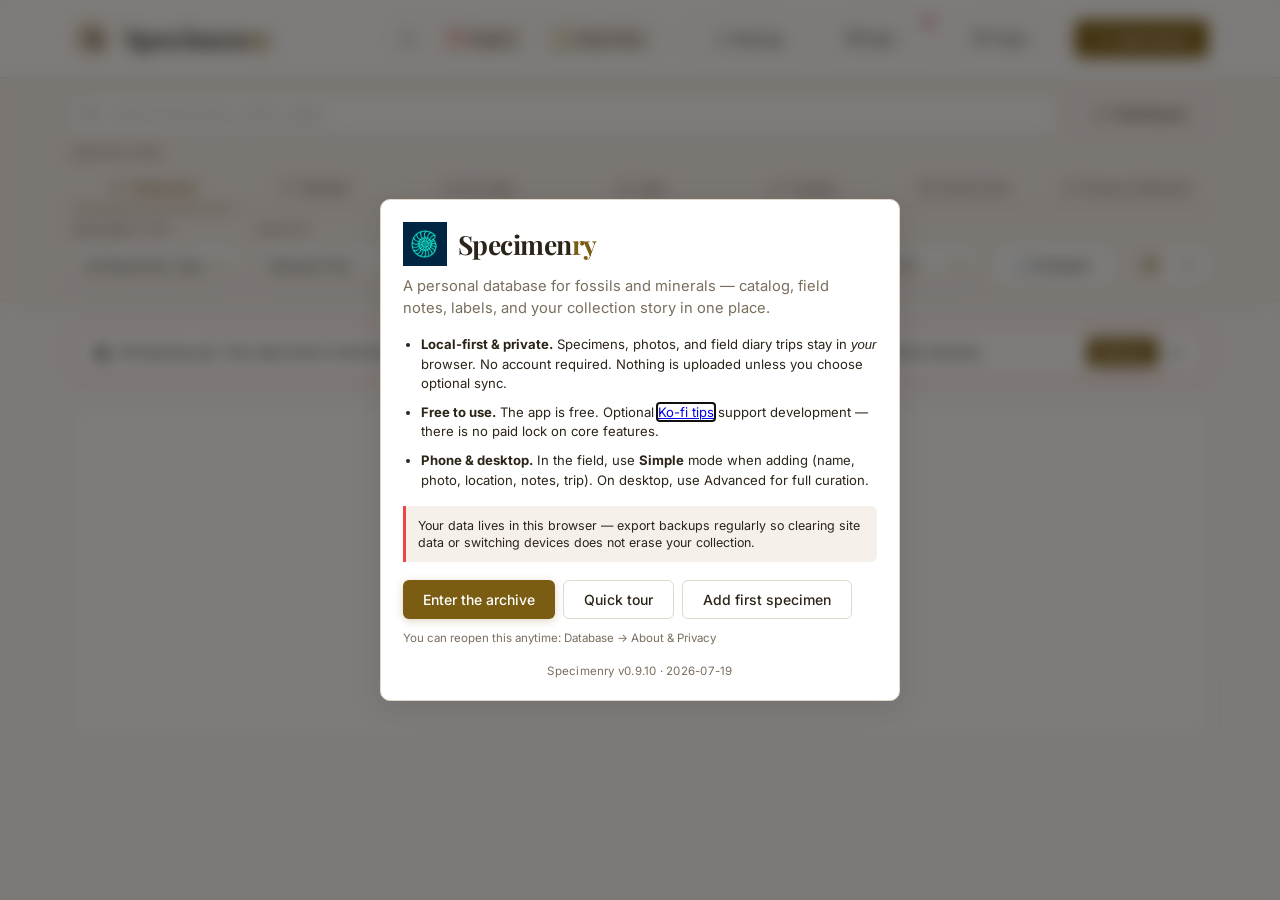
==== commit 0d19ae33: "Add files via upload" ====
--- a/index.html
+++ b/index.html
@@ -36,6 +36,7 @@
     <link href="https://fonts.googleapis.com/css2?family=Playfair+Display:ital,wght@0,400;0,600;0,700;1,400;1,600;1,700&family=Inter:wght@300;400;500;600;700;800&family=Outfit:wght@300;400;500;600;700;800&display=swap" rel="stylesheet">
     <link rel="icon" type="image/png" href="img/favicon.png">
     <link rel="stylesheet" href="css/style.css">
+    <link rel="stylesheet" href="css/mobile-app-shell.css">
     <script>
         try {
             if (localStorage.getItem('pref_field_outdoor') === 'true') {
@@ -79,18 +80,26 @@
                     </button>
                 </div>
 
+                <button type="button" id="btn-backup-header" class="btn-secondary desktop-only" onclick="app.openBackupCenter()" title="Backup &amp; Restore" aria-label="Backup and Restore" style="white-space: nowrap; display: flex; align-items: center; gap: 0.35rem; margin-right: 0.5rem;">
+                    <svg xmlns="http://www.w3.org/2000/svg" width="14" height="14" viewBox="0 0 24 24" fill="none" stroke="currentColor" stroke-width="2" stroke-linecap="round" stroke-linejoin="round" aria-hidden="true"><path d="M21 15v4a2 2 0 0 1-2 2H5a2 2 0 0 1-2-2v-4"/><polyline points="7 10 12 15 17 10"/><line x1="12" y1="15" x2="12" y2="3"/></svg>
+                    <span class="btn-text">Backup</span>
+                </button>
+
                 <div class="dropdown" style="position: relative; display: inline-block; margin-right: 0.5rem;">
-                    <button type="button" id="btn-db-center" class="btn-secondary" onclick="app.toggleDbDropdown(event)" title="Database Options" style="white-space: nowrap; display: flex; align-items: center; gap: 0.25rem;">
+                    <button type="button" id="btn-db-center" class="btn-secondary" onclick="app.toggleDbDropdown(event)" title="Data &amp; sync" style="white-space: nowrap; display: flex; align-items: center; gap: 0.25rem;">
                         <svg xmlns="http://www.w3.org/2000/svg" width="14" height="14" viewBox="0 0 24 24" fill="none" stroke="currentColor" stroke-width="2" stroke-linecap="round" stroke-linejoin="round"><ellipse cx="12" cy="5" rx="9" ry="3"/><path d="M3 5v14c0 1.66 4 3 9 3s9-1.34 9-3V5"/><path d="M3 12c0 1.66 4 3 9 3s9-1.34 9-3"/></svg>
-                        <span class="btn-text">Database</span>
+                        <span class="btn-text">Data</span>
                         <svg xmlns="http://www.w3.org/2000/svg" width="10" height="10" viewBox="0 0 24 24" fill="none" stroke="currentColor" stroke-width="2.5" stroke-linecap="round" stroke-linejoin="round" style="opacity: 0.7; margin-left: 0.1rem; flex-shrink: 0;"><polyline points="6 9 12 15 18 9"/></svg>
                     </button>
                     <div id="db-dropdown" class="dropdown-menu" style="display: none; position: absolute; right: 0; top: 105%; background: var(--bg-surface); border: 1px solid var(--border-color); border-radius: var(--radius-md); box-shadow: var(--shadow-md); z-index: 1000; min-width: 200px; padding: 0.5rem 0;">
+                        <a href="#" id="btn-export" onclick="app.openBackupCenter(); return false;" style="display: flex; align-items: center; gap: 0.5rem; padding: 0.6rem 1rem; font-size: 0.8rem; color: var(--text-primary); text-decoration: none; transition: background 0.15s; font-weight: 600;" onmouseover="this.style.background='var(--bg-warm)'" onmouseout="this.style.background='transparent'">
+                            📥 Backup &amp; Restore
+                        </a>
                         <a href="#" onclick="app.toggleCloudSyncModal(); return false;" style="display: flex; align-items: center; gap: 0.5rem; padding: 0.6rem 1rem; font-size: 0.8rem; color: var(--text-primary); text-decoration: none; transition: background 0.15s; font-weight: 600; border-bottom: 1px solid var(--border-color);" onmouseover="this.style.background='var(--bg-warm)'" onmouseout="this.style.background='transparent'">
                             🔄 Sync Center (Cloud & P2P)
                         </a>
-                        <a href="#" id="btn-export" onclick="app.openBackupCenter(); return false;" style="display: flex; align-items: center; gap: 0.5rem; padding: 0.6rem 1rem; font-size: 0.8rem; color: var(--text-primary); text-decoration: none; transition: background 0.15s;" onmouseover="this.style.background='var(--bg-warm)'" onmouseout="this.style.background='transparent'">
-                            📥 Backup &amp; Restore
+                        <a href="#" onclick="app.exportZipArchive(); return false;" style="display: flex; align-items: center; gap: 0.5rem; padding: 0.6rem 1rem; font-size: 0.8rem; color: var(--text-primary); text-decoration: none; transition: background 0.15s;" onmouseover="this.style.background='var(--bg-warm)'" onmouseout="this.style.background='transparent'">
+                            📦 Export ZIP (CSV + photos)
                         </a>
                         <a href="#" onclick="app.openAboutSpecimenry(); return false;" style="display: flex; align-items: center; gap: 0.5rem; padding: 0.6rem 1rem; font-size: 0.8rem; color: var(--text-primary); text-decoration: none; transition: background 0.15s;" onmouseover="this.style.background='var(--bg-warm)'" onmouseout="this.style.background='transparent'">
                             ℹ️ About &amp; Privacy
@@ -113,9 +122,9 @@
                 <input type="file" id="file-import" accept=".csv" style="display:none;" onchange="app.importCSV(event)">
 
                 <div class="dropdown" style="position: relative; display: inline-block;">
-                    <button type="button" id="btn-enrich-center" class="btn-secondary" onclick="app.toggleEnrichDropdown(event)" title="Archive Utilities Menu" style="white-space: nowrap; display: flex; align-items: center; gap: 0.25rem;">
+                    <button type="button" id="btn-enrich-center" class="btn-secondary" onclick="app.toggleEnrichDropdown(event)" title="Collection tools" style="white-space: nowrap; display: flex; align-items: center; gap: 0.25rem;">
                         <svg xmlns="http://www.w3.org/2000/svg" width="14" height="14" viewBox="0 0 24 24" fill="none" stroke="currentColor" stroke-width="2" stroke-linecap="round" stroke-linejoin="round"><circle cx="12" cy="12" r="3"/><path d="M19.4 15a1.65 1.65 0 0 0 .33 1.82l.06.06a2 2 0 1 1-2.83 2.83l-.06-.06a1.65 1.65 0 0 0-1.82-.33 1.65 1.65 0 0 0-1 1.51V21a2 2 0 0 1-4 0v-.09A1.65 1.65 0 0 0 9 19.4a1.65 1.65 0 0 0-1.82.33l-.06.06a2 2 0 1 1-2.83-2.83l.06-.06a1.65 1.65 0 0 0 .33-1.82 1.65 1.65 0 0 0-1.51-1H3a2 2 0 0 1 0-4h.09A1.65 1.65 0 0 0 4.6 9a1.65 1.65 0 0 0-.33-1.82l-.06-.06a2 2 0 1 1 2.83-2.83l.06.06a1.65 1.65 0 0 0 1.82.33H9a1.65 1.65 0 0 0 1-1.51V3a2 2 0 0 1 4 0v.09a1.65 1.65 0 0 0 1 1.51 1.65 1.65 0 0 0 1.82-.33l.06-.06a2 2 0 1 1 2.83 2.83l-.06.06a1.65 1.65 0 0 0-.33 1.82V9a1.65 1.65 0 0 0 1.51 1H21a2 2 0 0 1 0 4h-.09a1.65 1.65 0 0 0-1.51 1z"/></svg> 
-                        <span class="btn-text">Utilities</span>
+                        <span class="btn-text">Tools</span>
                         <svg xmlns="http://www.w3.org/2000/svg" width="10" height="10" viewBox="0 0 24 24" fill="none" stroke="currentColor" stroke-width="2.5" stroke-linecap="round" stroke-linejoin="round" style="opacity: 0.7; margin-left: 0.1rem; flex-shrink: 0;"><polyline points="6 9 12 15 18 9"/></svg>
                     </button>
                     <div id="enrich-dropdown" class="dropdown-menu" style="display: none; position: absolute; right: 0; top: 105%; background: var(--bg-surface); border: 1px solid var(--border-color); border-radius: var(--radius-md); box-shadow: var(--shadow-md); z-index: 1000; min-width: 200px; padding: 0.5rem 0;">
@@ -127,6 +136,9 @@
                         </a>
                         <a href="#" onclick="app.toggleFieldDiaryModal(); return false;" style="display: flex; align-items: center; gap: 0.5rem; padding: 0.6rem 1rem; font-size: 0.8rem; color: var(--text-primary); text-decoration: none; transition: background 0.15s; border-top: 1px solid var(--border-color);" onmouseover="this.style.background='var(--bg-warm)'" onmouseout="this.style.background='transparent'">
                             📓 Field Diary (Trip Log)
+                        </a>
+                        <a href="#" onclick="app.toggleGroupsModal(); return false;" style="display: flex; align-items: center; gap: 0.5rem; padding: 0.6rem 1rem; font-size: 0.8rem; color: var(--text-primary); text-decoration: none; transition: background 0.15s;" onmouseover="this.style.background='var(--bg-warm)'" onmouseout="this.style.background='transparent'">
+                            📦 Lots &amp; Groups
                         </a>
                         <a href="#" id="toggle-enrich-lighting" onclick="app.toggleAutoEnhance(); return false;" style="display: flex; align-items: center; gap: 0.5rem; padding: 0.6rem 1rem; font-size: 0.8rem; color: var(--text-primary); text-decoration: none; transition: background 0.15s; border-top: 1px solid var(--border-color);" onmouseover="this.style.background='var(--bg-warm)'" onmouseout="this.style.background='transparent'">
                             💡 Auto-Enhance Lighting: Off
@@ -175,29 +187,29 @@
             <button type="button" class="mobile-menu-close" onclick="app.closeMobileMenu()" aria-label="Close menu">&times;</button>
         </div>
         <div class="mobile-menu-sheet-body">
-            <a href="#" class="mobile-menu-add-cta" onclick="app.closeMobileMenu(); app.openModal(); return false;">
+            <a href="#" class="mobile-menu-add-cta" onclick="app.closeMobileMenu(); app.openQuickCapture(); return false;">
                 <span class="mobile-menu-add-icon" aria-hidden="true">+</span>
                 <span class="mobile-menu-add-copy">
                     <strong>Add specimen</strong>
-                    <small>Simple field log — name, photo, place, notes</small>
+                    <small>Photo, name, Save — details later</small>
                 </span>
             </a>
+
+            <!-- Essentials — always visible for new users -->
+            <a href="#" class="mobile-menu-link mobile-menu-link-accent" onclick="app.closeMobileMenu(); app.openBackupCenter(); return false;">📥 Backup &amp; Restore</a>
+            <a href="#" class="mobile-menu-link" onclick="app.closeMobileMenu(); app.toggleSettingsModal(); return false;">⚙️ Settings</a>
+            <a href="#" class="mobile-menu-link" onclick="app.closeMobileMenu(); app.openAboutSpecimenry(); return false;">ℹ️ About &amp; Privacy</a>
             <a href="#" class="mobile-menu-link" onclick="app.closeMobileMenu(); setTimeout(function(){ app.toggleStats(); }, 50); return false;">📊 Dashboard</a>
-            <a href="#" class="mobile-menu-link mobile-menu-link-accent" onclick="app.closeMobileMenu(); app.openBackupCenter(); return false;">📥 Backup &amp; Restore</a>
-
-            <details class="mobile-menu-section" open>
-                <summary>Database</summary>
+
+            <details class="mobile-menu-section">
+                <summary>More tools</summary>
                 <a href="#" class="mobile-menu-link" onclick="app.closeMobileMenu(); app.toggleCloudSyncModal(); return false;">🔄 Sync Center</a>
                 <a href="#" class="mobile-menu-link" onclick="app.closeMobileMenu(); app.toggleFieldDiaryModal(); return false;">📓 Field Diary</a>
+                <a href="#" class="mobile-menu-link" onclick="app.closeMobileMenu(); app.toggleGroupsModal(); return false;">📦 Lots &amp; Groups</a>
                 <a href="#" class="mobile-menu-link" onclick="app.closeMobileMenu(); app.showCSVInstructions(); return false;">📄 Import CSV</a>
+                <a href="#" class="mobile-menu-link" onclick="app.closeMobileMenu(); app.exportZipArchive(); return false;">📦 Export ZIP (CSV + photos)</a>
                 <a href="#" class="mobile-menu-link" onclick="app.closeMobileMenu(); app.openShareCatalogModal(); return false;">📖 Shareable Catalog</a>
                 <a href="#" class="mobile-menu-link" onclick="app.closeMobileMenu(); app.copyLLMContext(); return false;">🤖 Export for AI</a>
-                <a href="#" class="mobile-menu-link" onclick="app.closeMobileMenu(); app.openAboutSpecimenry(); return false;">ℹ️ About &amp; Privacy</a>
-            </details>
-
-            <details class="mobile-menu-section">
-                <summary>Tools</summary>
-                <a href="#" class="mobile-menu-link" onclick="app.closeMobileMenu(); app.toggleSettingsModal(); return false;">⚙️ Settings &amp; Profiles</a>
                 <a href="#" class="mobile-menu-link" id="mobile-link-storage" onclick="app.closeMobileMenu(); app.toggleStorageExplorerModal(); return false;" style="display: none;">🗄️ Storage Explorer</a>
                 <a href="#" class="mobile-menu-link" id="mobile-link-ledger" onclick="app.closeMobileMenu(); app.toggleShopLedgerModal(); return false;" style="display: none;">📊 Shop Ledger</a>
                 <a href="#" class="mobile-menu-link" onclick="app.closeMobileMenu(); app.openDeepDive(); return false;">🦕 Paleo Deep Dive</a>
@@ -205,10 +217,6 @@
                 <a href="#" class="mobile-menu-link" onclick="app.closeMobileMenu(); app.toggleComparePickerMode(); return false;">⚖️ Compare</a>
                 <a href="#" class="mobile-menu-link" onclick="app.closeMobileMenu(); app.batchAutoEnrichAll(); return false;">⚡ Auto-Fill Data</a>
                 <a href="#" class="mobile-menu-link" onclick="app.closeMobileMenu(); app.toggleAutoEnhance(); return false;">💡 Auto-Enhance Lighting</a>
-            </details>
-
-            <details class="mobile-menu-section">
-                <summary>Support</summary>
                 <a href="https://ko-fi.com/specimenry" target="_blank" rel="noopener" class="mobile-menu-link mobile-menu-link-kofi" onclick="app.closeMobileMenu();">❤️ Support on Ko-fi</a>
                 <a href="#" class="mobile-menu-link" onclick="app.closeMobileMenu(); app.openBugReportModal(); return false;">🐛 Report a Bug</a>
                 <a href="#" class="mobile-menu-link" onclick="app.closeMobileMenu(); app.startTour(); return false;">🙋 Guided Tour</a>
@@ -246,33 +254,33 @@
             <div class="filter-row view-toggle-row">
                 <div class="form-group view-toggle-group">
                     <label>Archive View</label>
-                    <div class="view-toggle" role="group" aria-label="Switch between collection and wishlist">
-                        <button type="button" id="btn-collection" class="toggle-btn view-tab-primary" onclick="app.setView('false')">
-                            <svg xmlns="http://www.w3.org/2000/svg" width="14" height="14" viewBox="0 0 24 24" fill="none" stroke="currentColor" stroke-width="2" stroke-linecap="round" stroke-linejoin="round"><path d="M20 21v-2a4 4 0 0 0-4-4H8a4 4 0 0 0-4 4v2"/><circle cx="12" cy="7" r="4"/></svg>
+                    <div class="view-toggle" role="group" aria-label="Archive views">
+                        <button type="button" id="btn-collection" class="toggle-btn view-tab-primary" aria-pressed="true" onclick="app.setView('false')">
+                            <svg xmlns="http://www.w3.org/2000/svg" width="14" height="14" viewBox="0 0 24 24" fill="none" stroke="currentColor" stroke-width="2" stroke-linecap="round" stroke-linejoin="round" aria-hidden="true"><path d="M20 21v-2a4 4 0 0 0-4-4H8a4 4 0 0 0-4 4v2"/><circle cx="12" cy="7" r="4"/></svg>
                             <span class="btn-text">Collection</span>
                         </button>
-                        <button type="button" id="btn-wishlist" class="toggle-btn view-tab-primary" onclick="app.setView('true')">
-                            <svg xmlns="http://www.w3.org/2000/svg" width="14" height="14" viewBox="0 0 24 24" fill="none" stroke="currentColor" stroke-width="2" stroke-linecap="round" stroke-linejoin="round"><path d="M20.84 4.61a5.5 5.5 0 0 0-7.78 0L12 5.67l-1.06-1.06a5.5 5.5 0 0 0-7.78 7.78l1.06 1.06L12 21.23l7.78-7.78 1.06-1.06a5.5 5.5 0 0 0 0-7.78z"/></svg>
+                        <button type="button" id="btn-wishlist" class="toggle-btn view-tab-primary" aria-pressed="false" onclick="app.setView('true')">
+                            <svg xmlns="http://www.w3.org/2000/svg" width="14" height="14" viewBox="0 0 24 24" fill="none" stroke="currentColor" stroke-width="2" stroke-linecap="round" stroke-linejoin="round" aria-hidden="true"><path d="M20.84 4.61a5.5 5.5 0 0 0-7.78 0L12 5.67l-1.06-1.06a5.5 5.5 0 0 0-7.78 7.78l1.06 1.06L12 21.23l7.78-7.78 1.06-1.06a5.5 5.5 0 0 0 0-7.78z"/></svg>
                             <span class="btn-text">Wishlist</span>
                         </button>
-                        <button type="button" id="btn-sale" class="toggle-btn view-tab-primary" onclick="app.setView('sale')">
-                            <svg xmlns="http://www.w3.org/2000/svg" width="14" height="14" viewBox="0 0 24 24" fill="none" stroke="currentColor" stroke-width="2" stroke-linecap="round" stroke-linejoin="round"><circle cx="9" cy="21" r="1"/><circle cx="20" cy="21" r="1"/><path d="M1 1h4l2.68 13.39a2 2 0 0 0 2 1.61h9.72a2 2 0 0 0 2-1.61L23 6H6"/></svg>
+                        <button type="button" id="btn-sale" class="toggle-btn view-tab-primary" aria-pressed="false" onclick="app.setView('sale')">
+                            <svg xmlns="http://www.w3.org/2000/svg" width="14" height="14" viewBox="0 0 24 24" fill="none" stroke="currentColor" stroke-width="2" stroke-linecap="round" stroke-linejoin="round" aria-hidden="true"><circle cx="9" cy="21" r="1"/><circle cx="20" cy="21" r="1"/><path d="M1 1h4l2.68 13.39a2 2 0 0 0 2 1.61h9.72a2 2 0 0 0 2-1.61L23 6H6"/></svg>
                             <span class="btn-text">For Sale</span>
                         </button>
-                        <button type="button" id="btn-sold" class="toggle-btn view-tab-more" onclick="app.setView('sold')">
-                            <svg xmlns="http://www.w3.org/2000/svg" width="14" height="14" viewBox="0 0 24 24" fill="none" stroke="currentColor" stroke-width="2" stroke-linecap="round" stroke-linejoin="round"><line x1="12" y1="1" x2="12" y2="23"/><path d="M17 5H9.5a3.5 3.5 0 0 0 0 7h5a3.5 3.5 0 0 1 0 7H6"/></svg>
+                        <button type="button" id="btn-sold" class="toggle-btn view-tab-more" aria-pressed="false" onclick="app.setView('sold')">
+                            <svg xmlns="http://www.w3.org/2000/svg" width="14" height="14" viewBox="0 0 24 24" fill="none" stroke="currentColor" stroke-width="2" stroke-linecap="round" stroke-linejoin="round" aria-hidden="true"><line x1="12" y1="1" x2="12" y2="23"/><path d="M17 5H9.5a3.5 3.5 0 0 0 0 7h5a3.5 3.5 0 0 1 0 7H6"/></svg>
                             <span class="btn-text">Sold</span>
                         </button>
-                        <button type="button" id="btn-traded" class="toggle-btn view-tab-more" onclick="app.setView('traded')">
-                            <svg xmlns="http://www.w3.org/2000/svg" width="14" height="14" viewBox="0 0 24 24" fill="none" stroke="currentColor" stroke-width="2" stroke-linecap="round" stroke-linejoin="round"><polyline points="16 3 21 8 16 13"/><line x1="21" y1="8" x2="9" y2="8"/><polyline points="8 21 3 16 8 11"/><line x1="3" y1="16" x2="15" y2="16"/></svg>
+                        <button type="button" id="btn-traded" class="toggle-btn view-tab-more" aria-pressed="false" onclick="app.setView('traded')">
+                            <svg xmlns="http://www.w3.org/2000/svg" width="14" height="14" viewBox="0 0 24 24" fill="none" stroke="currentColor" stroke-width="2" stroke-linecap="round" stroke-linejoin="round" aria-hidden="true"><polyline points="16 3 21 8 16 13"/><line x1="21" y1="8" x2="9" y2="8"/><polyline points="8 21 3 16 8 11"/><line x1="3" y1="16" x2="15" y2="16"/></svg>
                             <span class="btn-text">Traded</span>
                         </button>
-                        <button type="button" id="btn-carts" class="toggle-btn view-tab-more" onclick="app.setView('carts')">
-                            <svg xmlns="http://www.w3.org/2000/svg" width="14" height="14" viewBox="0 0 24 24" fill="none" stroke="currentColor" stroke-width="2" stroke-linecap="round" stroke-linejoin="round"><path d="M6 2L3 6v14a2 2 0 0 0 2 2h14a2 2 0 0 0 2-2V6l-3-4z"/><line x1="3" y1="6" x2="21" y2="6"/><path d="M16 10a4 4 0 0 1-8 0"/></svg>
+                        <button type="button" id="btn-carts" class="toggle-btn view-tab-more" aria-pressed="false" onclick="app.setView('carts')">
+                            <svg xmlns="http://www.w3.org/2000/svg" width="14" height="14" viewBox="0 0 24 24" fill="none" stroke="currentColor" stroke-width="2" stroke-linecap="round" stroke-linejoin="round" aria-hidden="true"><path d="M6 2L3 6v14a2 2 0 0 0 2 2h14a2 2 0 0 0 2-2V6l-3-4z"/><line x1="3" y1="6" x2="21" y2="6"/><path d="M16 10a4 4 0 0 1-8 0"/></svg>
                             <span class="btn-text">Draft Carts</span>
                         </button>
-                        <button type="button" id="btn-dream" class="toggle-btn view-tab-more" onclick="app.setView('dream')">
-                            <svg xmlns="http://www.w3.org/2000/svg" width="14" height="14" viewBox="0 0 24 24" fill="none" stroke="currentColor" stroke-width="2" stroke-linecap="round" stroke-linejoin="round"><polygon points="12 2 15.09 8.26 22 9.27 17 14.14 18.18 21.02 12 17.77 5.82 21.02 7 14.14 2 9.27 8.91 8.26 12 2"/></svg>
+                        <button type="button" id="btn-dream" class="toggle-btn view-tab-more" aria-pressed="false" onclick="app.setView('dream')">
+                            <svg xmlns="http://www.w3.org/2000/svg" width="14" height="14" viewBox="0 0 24 24" fill="none" stroke="currentColor" stroke-width="2" stroke-linecap="round" stroke-linejoin="round" aria-hidden="true"><polygon points="12 2 15.09 8.26 22 9.27 17 14.14 18.18 21.02 12 17.77 5.82 21.02 7 14.14 2 9.27 8.91 8.26 12 2"/></svg>
                             <span class="btn-text">Dream Collection</span>
                         </button>
                         <div class="view-more-wrap mobile-only">
@@ -284,7 +292,7 @@
                                 <button type="button" class="view-more-item" data-view="sold" onclick="event.stopPropagation(); app.setViewFromMore('sold')">💰 Sold</button>
                                 <button type="button" class="view-more-item" data-view="traded" onclick="event.stopPropagation(); app.setViewFromMore('traded')">🔄 Traded</button>
                                 <button type="button" class="view-more-item" data-view="carts" onclick="event.stopPropagation(); app.setViewFromMore('carts')">🛒 Draft Carts</button>
-                                <button type="button" class="view-more-item" data-view="dream" onclick="event.stopPropagation(); app.setViewFromMore('dream')">✨ Dream</button>
+                                <button type="button" class="view-more-item" data-view="dream" onclick="event.stopPropagation(); app.setViewFromMore('dream')">✨ Dream Collection</button>
                             </div>
                         </div>
                     </div>
@@ -317,41 +325,101 @@
                 <div class="mobile-filter-sheet-handle mobile-only" aria-hidden="true"></div>
                 <div class="mobile-filter-sheet-header mobile-only">
                     <strong>Filters</strong>
-                    <button type="button" class="mobile-filter-sheet-done" onclick="app.closeMobileFilters()">Done</button>
-                </div>
-                <div class="form-group filter-select">
-                    <label for="filter-specimen-type">Type</label>
-                    <select id="filter-specimen-type" onchange="app.renderFossils()">
+                    <div class="mobile-filter-sheet-header-actions">
+                        <button type="button" class="mobile-filter-sheet-clear" onclick="app.resetFiltersOnly()">Clear all</button>
+                        <button type="button" class="mobile-filter-sheet-done" onclick="app.closeMobileFilters()">Done</button>
+                    </div>
+                </div>
+
+                <div class="form-group filter-select mobile-filter-type-block">
+                    <label for="filter-specimen-type">Specimen type</label>
+                    <div class="mobile-filter-chips mobile-only" id="mobile-filter-type-chips" role="group" aria-label="Specimen type">
+                        <button type="button" class="mf-chip is-active" data-spec-type="" onclick="app.setMobileSpecimenTypeFilter('', this)">All</button>
+                        <button type="button" class="mf-chip" data-spec-type="fossil" onclick="app.setMobileSpecimenTypeFilter('fossil', this)">Fossils</button>
+                        <button type="button" class="mf-chip" data-spec-type="mineral" onclick="app.setMobileSpecimenTypeFilter('mineral', this)">Minerals</button>
+                    </div>
+                    <select id="filter-specimen-type" class="desktop-filter-select" onchange="app.onSpecimenTypeFilterChange()">
                         <option value="">All Specimen Types</option>
                         <option value="fossil">Fossils</option>
                         <option value="mineral">Minerals</option>
                     </select>
                 </div>
 
-                <div class="form-group filter-select">
-                    <label for="filter-category" id="lbl-filter-category">Category</label>
-                    <select id="filter-category" onchange="app.renderFossils()">
-                        <option value="">All Categories</option>
-                    </select>
-                </div>
-
-                <div class="form-group filter-select" id="filter-type-group">
-                    <label for="filter-type">Fossil Type</label>
-                    <select id="filter-type" onchange="app.renderFossils()">
-                        <option value="">All Types</option>
-                    </select>
-                </div>
-
-                <div class="form-group filter-select">
-                    <label for="filter-period" id="lbl-filter-period">Period</label>
-                    <select id="filter-period" onchange="app.renderFossils()">
-                        <option value="">All Periods</option>
-                    </select>
-                </div>
-
-                <div class="form-group filter-select">
-                    <label for="filter-sort">Sort By</label>
-                    <select id="filter-sort" onchange="app.renderFossils()">
+                <div class="form-group filter-select mobile-sort-block">
+                    <label for="filter-sort">Sort by</label>
+                    <div class="mobile-sort-list mobile-only" id="mobile-sort-list" role="radiogroup" aria-label="Sort by">
+                        <button type="button" class="mobile-sort-option is-active" role="radio" aria-checked="true" data-sort="newest" onclick="app.setMobileSort('newest')">
+                            <span class="mobile-sort-option-main">
+                                <span class="mobile-sort-option-title">Date added</span>
+                                <span class="mobile-sort-option-sub">Newest first</span>
+                            </span>
+                            <span class="mobile-sort-check" aria-hidden="true"></span>
+                        </button>
+                        <button type="button" class="mobile-sort-option" role="radio" aria-checked="false" data-sort="oldest" onclick="app.setMobileSort('oldest')">
+                            <span class="mobile-sort-option-main">
+                                <span class="mobile-sort-option-title">Date added</span>
+                                <span class="mobile-sort-option-sub">Oldest first</span>
+                            </span>
+                            <span class="mobile-sort-check" aria-hidden="true"></span>
+                        </button>
+                        <button type="button" class="mobile-sort-option" role="radio" aria-checked="false" data-sort="name-asc" onclick="app.setMobileSort('name-asc')">
+                            <span class="mobile-sort-option-main">
+                                <span class="mobile-sort-option-title">Name</span>
+                                <span class="mobile-sort-option-sub">A → Z</span>
+                            </span>
+                            <span class="mobile-sort-check" aria-hidden="true"></span>
+                        </button>
+                        <button type="button" class="mobile-sort-option" role="radio" aria-checked="false" data-sort="name-desc" onclick="app.setMobileSort('name-desc')">
+                            <span class="mobile-sort-option-main">
+                                <span class="mobile-sort-option-title">Name</span>
+                                <span class="mobile-sort-option-sub">Z → A</span>
+                            </span>
+                            <span class="mobile-sort-check" aria-hidden="true"></span>
+                        </button>
+                        <button type="button" class="mobile-sort-option" role="radio" aria-checked="false" data-sort="age-desc" onclick="app.setMobileSort('age-desc')">
+                            <span class="mobile-sort-option-main">
+                                <span class="mobile-sort-option-title">Geological age</span>
+                                <span class="mobile-sort-option-sub">Oldest first</span>
+                            </span>
+                            <span class="mobile-sort-check" aria-hidden="true"></span>
+                        </button>
+                        <button type="button" class="mobile-sort-option" role="radio" aria-checked="false" data-sort="age-asc" onclick="app.setMobileSort('age-asc')">
+                            <span class="mobile-sort-option-main">
+                                <span class="mobile-sort-option-title">Geological age</span>
+                                <span class="mobile-sort-option-sub">Youngest first</span>
+                            </span>
+                            <span class="mobile-sort-check" aria-hidden="true"></span>
+                        </button>
+                        <button type="button" class="mobile-sort-option" role="radio" aria-checked="false" data-sort="price-desc" onclick="app.setMobileSort('price-desc')">
+                            <span class="mobile-sort-option-main">
+                                <span class="mobile-sort-option-title">Value</span>
+                                <span class="mobile-sort-option-sub">High → low</span>
+                            </span>
+                            <span class="mobile-sort-check" aria-hidden="true"></span>
+                        </button>
+                        <button type="button" class="mobile-sort-option" role="radio" aria-checked="false" data-sort="price-asc" onclick="app.setMobileSort('price-asc')">
+                            <span class="mobile-sort-option-main">
+                                <span class="mobile-sort-option-title">Value</span>
+                                <span class="mobile-sort-option-sub">Low → high</span>
+                            </span>
+                            <span class="mobile-sort-check" aria-hidden="true"></span>
+                        </button>
+                        <button type="button" class="mobile-sort-option" role="radio" aria-checked="false" data-sort="tier-desc" onclick="app.setMobileSort('tier-desc')">
+                            <span class="mobile-sort-option-main">
+                                <span class="mobile-sort-option-title">Preservation</span>
+                                <span class="mobile-sort-option-sub">S → D</span>
+                            </span>
+                            <span class="mobile-sort-check" aria-hidden="true"></span>
+                        </button>
+                        <button type="button" class="mobile-sort-option" role="radio" aria-checked="false" data-sort="tier-asc" onclick="app.setMobileSort('tier-asc')">
+                            <span class="mobile-sort-option-main">
+                                <span class="mobile-sort-option-title">Preservation</span>
+                                <span class="mobile-sort-option-sub">D → S</span>
+                            </span>
+                            <span class="mobile-sort-check" aria-hidden="true"></span>
+                        </button>
+                    </div>
+                    <select id="filter-sort" class="desktop-filter-select" onchange="app.onSortFilterChange()">
                         <option value="newest">Newest First</option>
                         <option value="oldest">Oldest First</option>
                         <option value="name-asc">Name A–Z</option>
@@ -364,6 +432,35 @@
                         <option value="tier-asc">Preservation Tier (D to S)</option>
                     </select>
                 </div>
+
+                <div class="form-group filter-select">
+                    <label for="filter-category" id="lbl-filter-category">Category</label>
+                    <select id="filter-category" onchange="app.renderFossils()">
+                        <option value="">All Categories</option>
+                    </select>
+                </div>
+
+                <div class="form-group filter-select" id="filter-type-group">
+                    <label for="filter-type">Fossil type</label>
+                    <select id="filter-type" onchange="app.renderFossils()">
+                        <option value="">All Types</option>
+                    </select>
+                </div>
+
+                <div class="form-group filter-select">
+                    <label for="filter-period" id="lbl-filter-period">Period</label>
+                    <select id="filter-period" onchange="app.renderFossils()">
+                        <option value="">All Periods</option>
+                    </select>
+                </div>
+
+                <div class="form-group mobile-filter-layout-block mobile-only">
+                    <label>Layout</label>
+                    <div class="mobile-filter-layout-toggle" role="group" aria-label="Card layout">
+                        <button type="button" id="btn-layout-grid-mobile" class="mf-chip" onclick="app.setLayoutView('grid')">Grid</button>
+                        <button type="button" id="btn-layout-list-mobile" class="mf-chip" onclick="app.setLayoutView('list')">List</button>
+                    </div>
+                </div>
                 
                 <div class="form-group compare-toggle-wrapper desktop-only" style="min-width: 100px;">
                     <label style="visibility: hidden; user-select: none;">Compare</label>
@@ -375,11 +472,11 @@
                 <div class="form-group layout-toggle-wrapper desktop-only" style="min-width: 80px;">
                     <label style="visibility: hidden; user-select: none;">View</label>
                     <div class="layout-toggle-group" style="height: 38px; display: inline-flex; align-items: center; border: 1px solid var(--border-color); border-radius: var(--radius-sm); background: var(--bg-surface); padding: 3px; gap: 2px; box-sizing: border-box; width: 100%;">
-                        <button type="button" id="btn-layout-grid" class="layout-toggle-btn active" onclick="app.setLayoutView('grid')" title="Grid View" style="height: 30px; flex: 1; display: flex; align-items: center; justify-content: center; border: none; background: transparent; border-radius: 4px; cursor: pointer; transition: all 0.15s; color: var(--text-secondary); padding: 0;">
-                            <svg xmlns="http://www.w3.org/2000/svg" width="14" height="14" viewBox="0 0 24 24" fill="none" stroke="currentColor" stroke-width="2.5" stroke-linecap="round" stroke-linejoin="round"><rect x="3" y="3" width="7" height="7"/><rect x="14" y="3" width="7" height="7"/><rect x="14" y="14" width="7" height="7"/><rect x="3" y="14" width="7" height="7"/></svg>
+                        <button type="button" id="btn-layout-grid" class="layout-toggle-btn active" onclick="app.setLayoutView('grid')" title="Grid View" aria-label="Grid layout" aria-pressed="true" style="height: 30px; flex: 1; display: flex; align-items: center; justify-content: center; border: none; background: transparent; border-radius: 4px; cursor: pointer; transition: all 0.15s; color: var(--text-secondary); padding: 0;">
+                            <svg xmlns="http://www.w3.org/2000/svg" width="14" height="14" viewBox="0 0 24 24" fill="none" stroke="currentColor" stroke-width="2.5" stroke-linecap="round" stroke-linejoin="round" aria-hidden="true"><rect x="3" y="3" width="7" height="7"/><rect x="14" y="3" width="7" height="7"/><rect x="14" y="14" width="7" height="7"/><rect x="3" y="14" width="7" height="7"/></svg>
                         </button>
-                        <button type="button" id="btn-layout-list" class="layout-toggle-btn" onclick="app.setLayoutView('list')" title="List View" style="height: 30px; flex: 1; display: flex; align-items: center; justify-content: center; border: none; background: transparent; border-radius: 4px; cursor: pointer; transition: all 0.15s; color: var(--text-secondary); padding: 0;">
-                            <svg xmlns="http://www.w3.org/2000/svg" width="14" height="14" viewBox="0 0 24 24" fill="none" stroke="currentColor" stroke-width="2.5" stroke-linecap="round" stroke-linejoin="round"><line x1="8" y1="6" x2="21" y2="6"/><line x1="8" y1="12" x2="21" y2="12"/><line x1="8" y1="18" x2="21" y2="18"/><line x1="3" y1="6" x2="3.01" y2="6"/><line x1="3" y1="12" x2="3.01" y2="12"/><line x1="3" y1="18" x2="3.01" y2="18"/></svg>
+                        <button type="button" id="btn-layout-list" class="layout-toggle-btn" onclick="app.setLayoutView('list')" title="List View" aria-label="List layout" aria-pressed="false" style="height: 30px; flex: 1; display: flex; align-items: center; justify-content: center; border: none; background: transparent; border-radius: 4px; cursor: pointer; transition: all 0.15s; color: var(--text-secondary); padding: 0;">
+                            <svg xmlns="http://www.w3.org/2000/svg" width="14" height="14" viewBox="0 0 24 24" fill="none" stroke="currentColor" stroke-width="2.5" stroke-linecap="round" stroke-linejoin="round" aria-hidden="true"><line x1="8" y1="6" x2="21" y2="6"/><line x1="8" y1="12" x2="21" y2="12"/><line x1="8" y1="18" x2="21" y2="18"/><line x1="3" y1="6" x2="3.01" y2="6"/><line x1="3" y1="12" x2="3.01" y2="12"/><line x1="3" y1="18" x2="3.01" y2="18"/></svg>
                         </button>
                     </div>
                 </div>
@@ -505,11 +602,24 @@
             </div>
         </div>
         <div id="view-info-banner" class="view-info-banner" style="display: none;"></div>
+        <div id="archive-sticky-header" class="archive-sticky-header" aria-live="polite">
+            <h2 id="archive-sticky-title" class="archive-sticky-title">Collection</h2>
+            <span id="archive-sticky-count" class="archive-sticky-count"></span>
+        </div>
         <div id="carts-container" class="carts-container-wrapper" style="display: none;"></div>
-        <div id="fossil-grid" class="fossil-grid" aria-live="polite">
+        <div id="fossil-grid" class="fossil-grid" role="list">
             <!-- Fossils rendered by JS -->
         </div>
     </main>
+
+    <dialog id="specimenry-sheet" class="specimenry-sheet" aria-labelledby="specimenry-sheet-title">
+        <div class="specimenry-sheet-handle" id="specimenry-sheet-handle" aria-hidden="true"></div>
+        <div class="specimenry-sheet-header">
+            <h3 id="specimenry-sheet-title">Actions</h3>
+            <button type="button" class="btn-icon" aria-label="Close" onclick="app.closeSpecimenrySheet(false)">✕</button>
+        </div>
+        <div class="specimenry-sheet-body" id="specimenry-sheet-body"></div>
+    </dialog>
 
     <!-- Fossil Form Modal -->
     <dialog id="fossil-modal" aria-labelledby="modal-title">
@@ -535,12 +645,37 @@
                 </button>
             </div>
 
+            <!-- Mobile Quick Capture: photo + name + save (no scroll) -->
+            <div id="quick-capture-panel" class="quick-capture-panel" hidden>
+                <p class="quick-capture-hint">Photo, name, Save — done in three taps. Details can wait.</p>
+                <input type="file" id="qc-camera-input" accept="image/*" capture="environment" style="display:none" onchange="app.handleImageUpload(event)">
+                <div class="qc-photo-zone" id="qc-photo-zone">
+                    <div id="qc-photo-preview" class="qc-photo-preview" hidden></div>
+                    <div class="qc-photo-actions" id="qc-photo-empty">
+                        <button type="button" class="qc-photo-primary" onclick="app.quickCaptureTakePhoto()">
+                            <svg xmlns="http://www.w3.org/2000/svg" width="28" height="28" viewBox="0 0 24 24" fill="none" stroke="currentColor" stroke-width="1.75" stroke-linecap="round" stroke-linejoin="round"><path d="M23 19a2 2 0 0 1-2 2H3a2 2 0 0 1-2-2V8a2 2 0 0 1 2-2h4l2-3h6l2 3h4a2 2 0 0 1 2 2z"/><circle cx="12" cy="13" r="4"/></svg>
+                            Take photo
+                        </button>
+                        <button type="button" class="qc-photo-secondary" onclick="document.getElementById('f-images').click()">Choose from library</button>
+                    </div>
+                    <div class="qc-photo-change" id="qc-photo-change" hidden>
+                        <button type="button" class="qc-photo-secondary" onclick="app.quickCaptureTakePhoto()">Retake</button>
+                        <button type="button" class="qc-photo-secondary" onclick="document.getElementById('f-images').click()">Add more</button>
+                    </div>
+                </div>
+                <label class="qc-name-label" for="qc-specimen">Specimen name</label>
+                <input type="text" id="qc-specimen" class="qc-name-input" placeholder="e.g. Megalodon tooth" autocomplete="off" enterkeyhint="done" oninput="app.syncQuickCaptureName(this.value)">
+                <p class="qc-expand-row">
+                    <button type="button" class="qc-expand-link" onclick="app.expandQuickCapture()">Need place or notes? Open full Simple form</button>
+                </p>
+            </div>
+
             <!-- Tab Navigation (Fixed at top of dialog body) -->
-            <div class="modal-tabs" style="display: flex; gap: 0.25rem; padding: 0 1.5rem; border-bottom: 1px solid var(--border-color); background: var(--bg-surface); z-index: 10;">
-                <button type="button" class="modal-tab-btn active" onclick="app.setModalTab('classification')" id="tab-btn-classification" style="background: none; border: none; border-bottom: 2px solid var(--accent); padding: 0.85rem 1rem; font-weight: 600; color: var(--text-primary); cursor: pointer; font-size: 0.8rem; transition: all 0.2s; font-family: inherit;">🔬 Classification</button>
-                <button type="button" class="modal-tab-btn" onclick="app.setModalTab('geology')" id="tab-btn-geology" style="background: none; border: none; border-bottom: 2px solid transparent; padding: 0.85rem 1rem; font-weight: 600; color: var(--text-secondary); cursor: pointer; font-size: 0.8rem; transition: all 0.2s; font-family: inherit;">🌍 Geology & Location</button>
-                <button type="button" class="modal-tab-btn" onclick="app.setModalTab('curator')" id="tab-btn-curator" style="background: none; border: none; border-bottom: 2px solid transparent; padding: 0.85rem 1rem; font-weight: 600; color: var(--text-secondary); cursor: pointer; font-size: 0.8rem; transition: all 0.2s; font-family: inherit;">📐 Curation & Value</button>
-                <button type="button" class="modal-tab-btn" onclick="app.setModalTab('prep')" id="tab-btn-prep" style="background: none; border: none; border-bottom: 2px solid transparent; padding: 0.85rem 1rem; font-weight: 600; color: var(--text-secondary); cursor: pointer; font-size: 0.8rem; transition: all 0.2s; font-family: inherit;">🔧 Prep Log</button>
+            <div class="modal-tabs" role="tablist" aria-label="Specimen editor sections" style="display: flex; gap: 0.25rem; padding: 0 1.5rem; border-bottom: 1px solid var(--border-color); background: var(--bg-surface); z-index: 10;">
+                <button type="button" class="modal-tab-btn active" role="tab" aria-selected="true" aria-controls="tab-classification" onclick="app.setModalTab('classification')" id="tab-btn-classification" style="background: none; border: none; border-bottom: 2px solid var(--accent); padding: 0.85rem 1rem; font-weight: 600; color: var(--text-primary); cursor: pointer; font-size: 0.8rem; transition: all 0.2s; font-family: inherit;">🔬 Classification</button>
+                <button type="button" class="modal-tab-btn" role="tab" aria-selected="false" aria-controls="tab-geology" onclick="app.setModalTab('geology')" id="tab-btn-geology" style="background: none; border: none; border-bottom: 2px solid transparent; padding: 0.85rem 1rem; font-weight: 600; color: var(--text-secondary); cursor: pointer; font-size: 0.8rem; transition: all 0.2s; font-family: inherit;">🌍 Geology & Location</button>
+                <button type="button" class="modal-tab-btn" role="tab" aria-selected="false" aria-controls="tab-curator" onclick="app.setModalTab('curator')" id="tab-btn-curator" style="background: none; border: none; border-bottom: 2px solid transparent; padding: 0.85rem 1rem; font-weight: 600; color: var(--text-secondary); cursor: pointer; font-size: 0.8rem; transition: all 0.2s; font-family: inherit;">📐 Curation & Value</button>
+                <button type="button" class="modal-tab-btn" role="tab" aria-selected="false" aria-controls="tab-prep" onclick="app.setModalTab('prep')" id="tab-btn-prep" style="background: none; border: none; border-bottom: 2px solid transparent; padding: 0.85rem 1rem; font-weight: 600; color: var(--text-secondary); cursor: pointer; font-size: 0.8rem; transition: all 0.2s; font-family: inherit;">🔧 Prep Log</button>
             </div>
 
             <div class="modal-body">
@@ -556,10 +691,6 @@
                             </select>
                         </div>
                         <p class="simple-mode-hint">Field log — name, photo, place, note, then <strong>Save specimen</strong>. Switch to Advanced anytime for full details.</p>
-                        <div class="form-group" id="f-anatomy-part-col">
-                            <label for="f-anatomy">Anatomy / Part</label>
-                            <input type="text" id="f-anatomy" placeholder="e.g. Anterior Tooth, Thoracic Vertebra, Leaf Impression...">
-                        </div>
 
                         <div class="form-group full-width quick-add-visible">
                             <label for="f-specimen">Specimen Name *</label>
@@ -569,6 +700,15 @@
                                     ⚡ Auto-Fetch All
                                 </button>
                             </div>
+                        </div>
+
+                        <div class="simple-more-toggle-wrap">
+                            <button type="button" class="simple-more-toggle" id="btn-simple-more" onclick="app.toggleSimpleMore()" aria-expanded="false">More details</button>
+                        </div>
+                        <div id="simple-more-panel">
+                        <div class="form-group" id="f-anatomy-part-col">
+                            <label for="f-anatomy">Anatomy / Part</label>
+                            <input type="text" id="f-anatomy" placeholder="e.g. Anterior Tooth, Thoracic Vertebra, Leaf Impression...">
                         </div>
 
                         <!-- Fossil Classification Fields -->
@@ -620,6 +760,7 @@
                                 <div id="mineral-care-panel" class="mineral-care-panel" aria-live="polite"></div>
                             </div>
                         </div>
+                        </div><!-- /#simple-more-panel -->
 
                         <div class="form-group">
                             <label for="f-wishlist">Ownership Status</label>
@@ -813,6 +954,14 @@
                                 <option value="">— None —</option>
                             </select>
                             <span class="upload-hint" style="display:block; margin-top:0.25rem;">Link this specimen to a trip log (Utilities → Field Diary).</span>
+                        </div>
+
+                        <div class="form-group full-width quick-add-visible">
+                            <label for="f-group-id">Lot / group</label>
+                            <select id="f-group-id" style="width: 100%;">
+                                <option value="">— None —</option>
+                            </select>
+                            <span class="upload-hint" style="display:block; margin-top:0.25rem;">Ex-collection, fair purchase, same matrix (Utilities → Lots &amp; Groups).</span>
                         </div>
 
                         <!-- Physical Storage Fields -->
@@ -1185,62 +1334,66 @@
         </div>
 
         <div class="modal-footer">
-                                <button type="button" class="btn-secondary" onclick="app.closeModal()">Cancel</button>
+                                <button type="button" class="btn-secondary" id="fossil-cancel-btn" onclick="app.closeModal()">Cancel</button>
+                                <button type="button" class="btn-secondary" id="qc-expand-footer-btn" hidden onclick="app.expandQuickCapture()">More fields</button>
                                 <button type="submit" id="fossil-submit-btn" class="btn-primary">Save specimen</button>
             </div>
         </form>
     </dialog>
 
     <!-- Lightbox Overlay -->
-    <div id="lightbox" class="lightbox-overlay" onclick="if(event.target===this) app.closeLightbox();">
+    <div id="lightbox" class="lightbox-overlay" role="dialog" aria-modal="true" aria-labelledby="lightbox-title" aria-hidden="true" onclick="if(event.target===this) app.closeLightbox();">
         <div class="lightbox-inner">
-            <button id="lightbox-auto-enhance" onclick="app.toggleAutoEnhance()" title="Toggle Auto-Enhance Lighting" style="position: absolute; top: -40px; right: 40px; background: none; border: none; color: var(--text-primary); font-size: 1.25rem; cursor: pointer; width: 40px; height: 40px; display: flex; align-items: center; justify-content: center; border-radius: 50%; transition: background 0.2s ease;" onmouseover="this.style.background='rgba(0,0,0,0.05)'" onmouseout="this.style.background='transparent'">💡</button>
-            <button class="lightbox-close" onclick="app.closeLightbox()" title="Close (Esc)">&times;</button>
-
-            <!-- Image row: arrows are flex siblings of the image, always visible -->
-            <div class="lightbox-img-row">
-                <button class="lightbox-nav prev" onclick="app.lightboxNav(-1)" title="Previous photo (←)">&#10094;</button>
-                <img id="lightbox-img" src="" alt="Full-size fossil image" />
-                <video id="lightbox-video" style="display:none; max-width: 100%; max-height: 70vh; object-fit: contain; box-shadow: var(--shadow-lg);" controls></video>
-                <button class="lightbox-nav next" onclick="app.lightboxNav(1)" title="Next photo (→)">&#10095;</button>
-            </div>
-
-            <!-- Fossil info -->
+            <button type="button" id="lightbox-auto-enhance" onclick="app.toggleAutoEnhance()" title="Toggle Auto-Enhance Lighting" aria-label="Toggle auto-enhance lighting" aria-pressed="false" style="position: absolute; top: -40px; right: 40px; background: none; border: none; color: var(--text-primary); font-size: 1.25rem; cursor: pointer; width: 40px; height: 40px; display: flex; align-items: center; justify-content: center; border-radius: 50%; transition: background 0.2s ease;" onmouseover="this.style.background='rgba(0,0,0,0.05)'" onmouseout="this.style.background='transparent'">💡</button>
+            <button type="button" class="lightbox-close" onclick="app.closeLightbox()" title="Close (Esc)" aria-label="Close specimen viewer">&times;</button>
+
+            <div class="lightbox-hero">
+                <div class="lightbox-img-row">
+                    <button type="button" class="lightbox-nav prev" onclick="app.lightboxNav(-1)" title="Previous photo (←)" aria-label="Previous photo">&#10094;</button>
+                    <img id="lightbox-img" src="" alt="Full-size specimen image" />
+                    <video id="lightbox-video" style="display:none; max-width: 100%; max-height: 70vh; object-fit: contain; box-shadow: var(--shadow-lg);" controls></video>
+                    <button type="button" class="lightbox-nav next" onclick="app.lightboxNav(1)" title="Next photo (→)" aria-label="Next photo">&#10095;</button>
+                </div>
+                <div class="lightbox-hero-meta">
+                    <h3 id="lightbox-title"></h3>
+                    <p id="lightbox-detail"></p>
+                    <p id="lightbox-location"></p>
+                    <div class="lightbox-counter" id="lightbox-counter" aria-live="polite"></div>
+                </div>
+            </div>
+
             <div class="lightbox-info">
-                <h3 id="lightbox-title"></h3>
-                <p id="lightbox-detail"></p>
-                <p id="lightbox-location"></p>
-                <div class="lightbox-counter" id="lightbox-counter"></div>
-                <div id="lightbox-timeline-ruler" style="margin-top: 1.25rem; border-top: 1px solid var(--border-color); padding-top: 1rem; display: none;"></div>
-                <div id="lightbox-mineral-care" style="margin-top: 1.25rem; border-top: 1px solid var(--border-color); padding-top: 1rem; display: none;"></div>
-                <div id="lightbox-provenance" style="margin-top: 1.25rem; border-top: 1px solid var(--border-color); padding-top: 1rem; display: none;"></div>
-                <div id="lightbox-curator-details" style="margin-top: 1.25rem; border-top: 1px solid var(--border-color); padding-top: 1rem; display: none;"></div>
-                <div id="lightbox-biology-details" style="margin-top: 1.25rem; border-top: 1px solid var(--border-color); padding-top: 1rem; display: none;"></div>
-                <div id="lightbox-coexistence" style="margin-top: 1.25rem; border-top: 1px solid var(--border-color); padding-top: 1rem; display: none;"></div>
+                <div id="lightbox-actions" class="lightbox-actions"></div>
+                <div id="lightbox-timeline-ruler" class="lightbox-section" style="display: none;"></div>
+                <div id="lightbox-mineral-care" class="lightbox-section" style="display: none;"></div>
+                <div id="lightbox-provenance" class="lightbox-section" style="display: none;"></div>
+                <div id="lightbox-curator-details" class="lightbox-section" style="display: none;"></div>
+                <div id="lightbox-biology-details" class="lightbox-section" style="display: none;"></div>
+                <div id="lightbox-coexistence" class="lightbox-section" style="display: none;"></div>
             </div>
 
             <!-- Inter-fossil carousel -->
             <div class="lightbox-fossil-nav-bar">
-                <button id="lightbox-fossil-prev" class="lightbox-fossil-arrow" onclick="app.lightboxFossilNav(-1)" title="Previous fossil (↑)">
-                    <svg xmlns="http://www.w3.org/2000/svg" width="16" height="16" viewBox="0 0 24 24" fill="none" stroke="currentColor" stroke-width="2.5" stroke-linecap="round" stroke-linejoin="round"><polyline points="15 18 9 12 15 6"/></svg>
+                <button type="button" id="lightbox-fossil-prev" class="lightbox-fossil-arrow" onclick="app.lightboxFossilNav(-1)" title="Previous fossil (↑)" aria-label="Previous specimen">
+                    <svg xmlns="http://www.w3.org/2000/svg" width="16" height="16" viewBox="0 0 24 24" fill="none" stroke="currentColor" stroke-width="2.5" stroke-linecap="round" stroke-linejoin="round" aria-hidden="true"><polyline points="15 18 9 12 15 6"/></svg>
                 </button>
                 <div id="lightbox-fossil-strip" class="lightbox-fossil-strip"></div>
-                <button id="lightbox-fossil-next" class="lightbox-fossil-arrow" onclick="app.lightboxFossilNav(1)" title="Next fossil (↓)">
-                    <svg xmlns="http://www.w3.org/2000/svg" width="16" height="16" viewBox="0 0 24 24" fill="none" stroke="currentColor" stroke-width="2.5" stroke-linecap="round" stroke-linejoin="round"><polyline points="9 18 15 12 9 6"/></svg>
+                <button type="button" id="lightbox-fossil-next" class="lightbox-fossil-arrow" onclick="app.lightboxFossilNav(1)" title="Next fossil (↓)" aria-label="Next specimen">
+                    <svg xmlns="http://www.w3.org/2000/svg" width="16" height="16" viewBox="0 0 24 24" fill="none" stroke="currentColor" stroke-width="2.5" stroke-linecap="round" stroke-linejoin="round" aria-hidden="true"><polyline points="9 18 15 12 9 6"/></svg>
                 </button>
-                <div id="lightbox-fossil-pos" class="lightbox-fossil-pos"></div>
+                <div id="lightbox-fossil-pos" class="lightbox-fossil-pos" aria-live="polite"></div>
             </div>
         </div>
     </div>
 
 
     <!-- Floating Back to Top Button -->
-    <button type="button" id="btn-fab-add" class="fab-add mobile-only" onclick="app.openModal()" title="Add specimen" aria-label="Add specimen" aria-hidden="true">
+    <button type="button" id="btn-fab-add" class="fab-add mobile-only" onclick="app.openQuickCapture()" title="Quick add specimen" aria-label="Quick add specimen" aria-hidden="true" tabindex="-1">
         <svg xmlns="http://www.w3.org/2000/svg" width="22" height="22" viewBox="0 0 24 24" fill="none" stroke="currentColor" stroke-width="2.5" stroke-linecap="round" stroke-linejoin="round" aria-hidden="true"><line x1="12" y1="5" x2="12" y2="19"/><line x1="5" y1="12" x2="19" y2="12"/></svg>
     </button>
 
-    <button type="button" id="btn-back-to-top" onclick="window.scrollTo({ top: 0, behavior: 'smooth' })" title="Back to Top" style="position: fixed; bottom: 85px; right: 2rem; width: 44px; height: 44px; border-radius: 50%; background: var(--bg-surface); border: 1px solid var(--border-color); color: var(--text-primary); cursor: pointer; display: flex; align-items: center; justify-content: center; box-shadow: var(--shadow-md); z-index: 99; opacity: 0; pointer-events: none; transform: translateY(15px); transition: all 0.3s cubic-bezier(0.16, 1, 0.3, 1);">
-        <svg xmlns="http://www.w3.org/2000/svg" width="20" height="20" viewBox="0 0 24 24" fill="none" stroke="currentColor" stroke-width="2.5" stroke-linecap="round" stroke-linejoin="round"><polyline points="18 15 12 9 6 15"/></svg>
+    <button type="button" id="btn-back-to-top" onclick="window.scrollTo({ top: 0, behavior: 'smooth' })" title="Back to Top" aria-label="Back to top" style="position: fixed; bottom: 85px; right: 2rem; width: 44px; height: 44px; border-radius: 50%; background: var(--bg-surface); border: 1px solid var(--border-color); color: var(--text-primary); cursor: pointer; display: flex; align-items: center; justify-content: center; box-shadow: var(--shadow-md); z-index: 99; opacity: 0; pointer-events: none; transform: translateY(15px); transition: all 0.3s cubic-bezier(0.16, 1, 0.3, 1);">
+        <svg xmlns="http://www.w3.org/2000/svg" width="20" height="20" viewBox="0 0 24 24" fill="none" stroke="currentColor" stroke-width="2.5" stroke-linecap="round" stroke-linejoin="round" aria-hidden="true"><polyline points="18 15 12 9 6 15"/></svg>
     </button>
 
     <!-- Floating Selection Actions Bar -->
@@ -1252,6 +1405,7 @@
                 <button id="btn-mass-edit" class="btn-secondary selection-primary" onclick="app.massBulkEditSelected()">✏️ Bulk Edit</button>
                 <button id="btn-mass-tag" class="btn-secondary selection-primary" onclick="app.massTagSelected()">🏷️ Tag</button>
                 <button id="btn-mass-trip" class="btn-secondary selection-secondary" onclick="app.massLinkToTripSelected()">📓 Link to Trip</button>
+                <button id="btn-mass-group" class="btn-secondary selection-secondary" onclick="app.massLinkToGroupSelected()">📦 Add to Group</button>
                 <button id="btn-mass-untag" class="btn-secondary selection-secondary" onclick="app.massUntagSelected()">🏷️ Untag</button>
                 <button id="btn-mass-type" class="btn-secondary selection-secondary" onclick="app.massChangeFossilTypeSelected()">🦕 Set Type</button>
                 <button id="btn-mass-print" class="btn-secondary selection-secondary" onclick="app.printLabelsSelected()">🖨️ Print Labels</button>
@@ -1261,6 +1415,7 @@
                     <button type="button" id="btn-selection-more" class="btn-secondary" onclick="app.toggleSelectionMoreMenu(event)" aria-haspopup="true" aria-expanded="false">More</button>
                     <div id="selection-more-menu" class="selection-more-menu" hidden>
                         <button type="button" class="selection-more-item" onclick="app.closeSelectionMoreMenu(); app.massLinkToTripSelected()">📓 Link to Trip</button>
+                        <button type="button" class="selection-more-item" onclick="app.closeSelectionMoreMenu(); app.massLinkToGroupSelected()">📦 Add to Group</button>
                         <button type="button" class="selection-more-item" onclick="app.closeSelectionMoreMenu(); app.massUntagSelected()">🏷️ Untag</button>
                         <button type="button" class="selection-more-item" onclick="app.closeSelectionMoreMenu(); app.massChangeFossilTypeSelected()">🦕 Set Type</button>
                         <button type="button" class="selection-more-item" onclick="app.closeSelectionMoreMenu(); app.printLabelsSelected()">🖨️ Print Labels</button>
@@ -2195,67 +2350,192 @@
         </div>
     </dialog>
 
-    <!-- Field Diary / Trip Log Modal -->
-    <dialog id="field-diary-modal" style="width: 95%; max-width: 720px; border: 1px solid var(--border-color); border-radius: var(--radius-md); background: var(--bg-surface); padding: 1.25rem; box-shadow: var(--shadow-lg); color: var(--text-primary); outline: none;">
-        <div style="display: flex; justify-content: space-between; align-items: center; border-bottom: 1px solid var(--border-color); padding-bottom: 0.75rem; margin-bottom: 1rem;">
+    <!-- Field Diary / Localities & Visits Modal -->
+    <dialog id="field-diary-modal" style="width: 95%; max-width: 760px; border: 1px solid var(--border-color); border-radius: var(--radius-md); background: var(--bg-surface); padding: 1.25rem; box-shadow: var(--shadow-lg); color: var(--text-primary); outline: none;">
+        <div style="display: flex; justify-content: space-between; align-items: center; border-bottom: 1px solid var(--border-color); padding-bottom: 0.75rem; margin-bottom: 0.75rem;">
             <h2 style="font-size: 1.1rem; font-weight: 700; margin: 0;">📓 Field Diary</h2>
             <button type="button" class="btn-icon" aria-label="Close" onclick="app.toggleFieldDiaryModal()" style="border: none; background: transparent; color: var(--text-secondary); cursor: pointer;">✕</button>
         </div>
-        <p style="font-size: 0.78rem; color: var(--text-secondary); margin: 0 0 1rem 0; line-height: 1.4;">Quick trip log: date, locality, GPS, photos — then link specimens from the editor.</p>
+        <div class="field-diary-tabs" role="tablist" style="display:flex; gap:0.35rem; margin-bottom:0.85rem;">
+            <button type="button" id="fd-tab-visits" class="btn-secondary field-diary-tab is-active" onclick="app.setFieldDiaryTab('visits')" style="font-size:0.78rem; flex:1;">Visits</button>
+            <button type="button" id="fd-tab-sites" class="btn-secondary field-diary-tab" onclick="app.setFieldDiaryTab('sites')" style="font-size:0.78rem; flex:1;">Sites</button>
+        </div>
+
+        <!-- Visits (= trips) -->
+        <div id="field-diary-panel-visits">
+            <p style="font-size: 0.78rem; color: var(--text-secondary); margin: 0 0 1rem 0; line-height: 1.4;">Log a collecting visit, link it to a saved site, then attach specimens from the editor.</p>
+            <div class="field-diary-layout" style="display: grid; grid-template-columns: 1fr 1.2fr; gap: 1rem; max-height: 70vh;">
+                <div style="overflow: auto; border: 1px solid var(--border-color); border-radius: var(--radius-sm); background: var(--bg-warm); padding: 0.5rem;">
+                    <button type="button" class="btn-primary" onclick="app.createNewFieldTrip()" style="width: 100%; margin-bottom: 0.5rem; font-size: 0.78rem;">+ New visit</button>
+                    <div id="field-diary-list"></div>
+                </div>
+                <div style="overflow: auto;">
+                    <input type="hidden" id="trip-edit-id">
+                    <div class="form-grid" style="gap: 0.65rem;">
+                        <div class="form-group full-width">
+                            <label for="trip-title">Title</label>
+                            <input type="text" id="trip-title" placeholder="e.g. Kem Kem weekend">
+                        </div>
+                        <div class="form-group">
+                            <label for="trip-date">Date</label>
+                            <input type="date" id="trip-date">
+                        </div>
+                        <div class="form-group">
+                            <label for="trip-locality-id">Site</label>
+                            <select id="trip-locality-id" onchange="app.applyLocalityToTripForm()">
+                                <option value="">— Free-text / none —</option>
+                            </select>
+                        </div>
+                        <div class="form-group">
+                            <label for="trip-country">Country</label>
+                            <input type="text" id="trip-country" placeholder="e.g. Morocco">
+                        </div>
+                        <div class="form-group full-width">
+                            <label for="trip-locality">Locality label</label>
+                            <input type="text" id="trip-locality" placeholder="Site / quarry / beach">
+                        </div>
+                        <div class="form-group">
+                            <label for="trip-lat">Latitude</label>
+                            <input type="number" step="any" id="trip-lat" placeholder="GPS">
+                        </div>
+                        <div class="form-group">
+                            <label for="trip-lng">Longitude</label>
+                            <input type="number" step="any" id="trip-lng" placeholder="GPS">
+                        </div>
+                        <div class="form-group full-width" style="display:flex; gap:0.5rem; align-items:center; flex-wrap:wrap;">
+                            <button type="button" class="btn-secondary" onclick="app.captureTripGps()" style="font-size:0.75rem;">📍 Use my GPS</button>
+                            <button type="button" class="btn-secondary" onclick="app.applyTripToNewSpecimen()" style="font-size:0.75rem;">＋ Log specimen here</button>
+                        </div>
+                        <div class="form-group full-width">
+                            <label for="trip-notes">Notes</label>
+                            <textarea id="trip-notes" rows="3" placeholder="Weather, access, finds…"></textarea>
+                        </div>
+                        <div class="form-group full-width">
+                            <label>Visit photos</label>
+                            <input type="file" id="trip-photos" accept="image/*,.heic,.heif" multiple onchange="app.handleTripPhotoUpload(event)" style="font-size:0.75rem;">
+                            <div id="trip-photos-preview" style="display:flex; flex-wrap:wrap; gap:0.35rem; margin-top:0.5rem;"></div>
+                        </div>
+                        <div class="form-group full-width">
+                            <label>Linked specimens</label>
+                            <div id="trip-linked-specimens" style="font-size:0.78rem; color:var(--text-secondary);"></div>
+                        </div>
+                    </div>
+                    <div style="display:flex; justify-content:flex-end; gap:0.5rem; margin-top:1rem; border-top:1px solid var(--border-color); padding-top:0.75rem;">
+                        <button type="button" class="btn-danger" onclick="app.deleteCurrentFieldTrip()" style="margin-right:auto; font-size:0.75rem;">Delete</button>
+                        <button type="button" class="btn-secondary" onclick="app.toggleFieldDiaryModal()">Close</button>
+                        <button type="button" class="btn-primary" onclick="app.saveCurrentFieldTrip()">Save visit</button>
+                    </div>
+                </div>
+            </div>
+        </div>
+
+        <!-- Sites (= localities) -->
+        <div id="field-diary-panel-sites" hidden>
+            <p style="font-size: 0.78rem; color: var(--text-secondary); margin: 0 0 1rem 0; line-height: 1.4;">Reusable collecting sites. Link visits to a site so GPS and place names stay consistent.</p>
+            <div class="field-diary-layout" style="display: grid; grid-template-columns: 1fr 1.2fr; gap: 1rem; max-height: 70vh;">
+                <div style="overflow: auto; border: 1px solid var(--border-color); border-radius: var(--radius-sm); background: var(--bg-warm); padding: 0.5rem;">
+                    <button type="button" class="btn-primary" onclick="app.createNewLocality()" style="width: 100%; margin-bottom: 0.35rem; font-size: 0.78rem;">+ New site</button>
+                    <button type="button" class="btn-secondary" onclick="app.importLocalitiesFromTrips()" style="width: 100%; margin-bottom: 0.5rem; font-size: 0.72rem;">Import from visit labels</button>
+                    <div id="locality-list"></div>
+                </div>
+                <div style="overflow: auto;">
+                    <input type="hidden" id="locality-edit-id">
+                    <div class="form-grid" style="gap: 0.65rem;">
+                        <div class="form-group full-width">
+                            <label for="locality-name">Site name</label>
+                            <input type="text" id="locality-name" placeholder="e.g. Kem Kem beds">
+                        </div>
+                        <div class="form-group">
+                            <label for="locality-country">Country</label>
+                            <input type="text" id="locality-country" placeholder="e.g. Morocco">
+                        </div>
+                        <div class="form-group">
+                            <label for="locality-region">Region</label>
+                            <input type="text" id="locality-region" placeholder="Optional">
+                        </div>
+                        <div class="form-group">
+                            <label for="locality-lat">Latitude</label>
+                            <input type="number" step="any" id="locality-lat" placeholder="GPS">
+                        </div>
+                        <div class="form-group">
+                            <label for="locality-lng">Longitude</label>
+                            <input type="number" step="any" id="locality-lng" placeholder="GPS">
+                        </div>
+                        <div class="form-group full-width">
+                            <button type="button" class="btn-secondary" onclick="app.captureLocalityGps()" style="font-size:0.75rem;">📍 Use my GPS</button>
+                        </div>
+                        <div class="form-group full-width">
+                            <label for="locality-notes">Notes</label>
+                            <textarea id="locality-notes" rows="3" placeholder="Access, formations, tips…"></textarea>
+                        </div>
+                        <div class="form-group full-width">
+                            <label>Linked visits</label>
+                            <div id="locality-linked-visits" style="font-size:0.78rem; color:var(--text-secondary);"></div>
+                        </div>
+                    </div>
+                    <div style="display:flex; justify-content:flex-end; gap:0.5rem; margin-top:1rem; border-top:1px solid var(--border-color); padding-top:0.75rem;">
+                        <button type="button" class="btn-danger" onclick="app.deleteCurrentLocality()" style="margin-right:auto; font-size:0.75rem;">Delete</button>
+                        <button type="button" class="btn-secondary" onclick="app.toggleFieldDiaryModal()">Close</button>
+                        <button type="button" class="btn-primary" onclick="app.saveCurrentLocality()">Save site</button>
+                    </div>
+                </div>
+            </div>
+        </div>
+    </dialog>
+
+    <!-- Lots & Groups Modal -->
+    <dialog id="groups-modal" style="width: 95%; max-width: 720px; border: 1px solid var(--border-color); border-radius: var(--radius-md); background: var(--bg-surface); padding: 1.25rem; box-shadow: var(--shadow-lg); color: var(--text-primary); outline: none;">
+        <div style="display: flex; justify-content: space-between; align-items: center; border-bottom: 1px solid var(--border-color); padding-bottom: 0.75rem; margin-bottom: 0.85rem;">
+            <h2 style="font-size: 1.1rem; font-weight: 700; margin: 0;">📦 Lots &amp; Groups</h2>
+            <button type="button" class="btn-icon" aria-label="Close" onclick="app.toggleGroupsModal()" style="border: none; background: transparent; color: var(--text-secondary); cursor: pointer;">✕</button>
+        </div>
+        <p style="font-size: 0.78rem; color: var(--text-secondary); margin: 0 0 1rem 0; line-height: 1.4;">Group specimens that share a purchase, ex-collection, or matrix. Select cards in the archive and use <em>Add to Group</em>.</p>
         <div class="field-diary-layout" style="display: grid; grid-template-columns: 1fr 1.2fr; gap: 1rem; max-height: 70vh;">
             <div style="overflow: auto; border: 1px solid var(--border-color); border-radius: var(--radius-sm); background: var(--bg-warm); padding: 0.5rem;">
-                <button type="button" class="btn-primary" onclick="app.createNewFieldTrip()" style="width: 100%; margin-bottom: 0.5rem; font-size: 0.78rem;">+ New trip</button>
-                <div id="field-diary-list"></div>
+                <button type="button" class="btn-primary" onclick="app.createNewGroup()" style="width: 100%; margin-bottom: 0.5rem; font-size: 0.78rem;">+ New group</button>
+                <div id="groups-list"></div>
             </div>
             <div style="overflow: auto;">
-                <input type="hidden" id="trip-edit-id">
+                <input type="hidden" id="group-edit-id">
                 <div class="form-grid" style="gap: 0.65rem;">
                     <div class="form-group full-width">
-                        <label for="trip-title">Title</label>
-                        <input type="text" id="trip-title" placeholder="e.g. Kem Kem weekend">
+                        <label for="group-name">Name</label>
+                        <input type="text" id="group-name" placeholder="e.g. Ex-John Doe collection">
                     </div>
                     <div class="form-group">
-                        <label for="trip-date">Date</label>
-                        <input type="date" id="trip-date">
+                        <label for="group-source">Source</label>
+                        <input type="text" id="group-source" placeholder="Dealer, fair, trade…">
                     </div>
                     <div class="form-group">
-                        <label for="trip-country">Country</label>
-                        <input type="text" id="trip-country" placeholder="e.g. Morocco">
+                        <label for="group-acquired">Acquired</label>
+                        <input type="date" id="group-acquired">
+                    </div>
+                    <div class="form-group">
+                        <label for="group-price">Lot price</label>
+                        <input type="number" step="any" id="group-price" placeholder="Optional">
+                    </div>
+                    <div class="form-group">
+                        <label for="group-currency">Currency</label>
+                        <select id="group-currency">
+                            <option value="USD">USD</option>
+                            <option value="EUR">EUR</option>
+                            <option value="SEK">SEK</option>
+                            <option value="GBP">GBP</option>
+                        </select>
                     </div>
                     <div class="form-group full-width">
-                        <label for="trip-locality">Locality</label>
-                        <input type="text" id="trip-locality" placeholder="Site / quarry / beach">
-                    </div>
-                    <div class="form-group">
-                        <label for="trip-lat">Latitude</label>
-                        <input type="number" step="any" id="trip-lat" placeholder="GPS">
-                    </div>
-                    <div class="form-group">
-                        <label for="trip-lng">Longitude</label>
-                        <input type="number" step="any" id="trip-lng" placeholder="GPS">
-                    </div>
-                    <div class="form-group full-width" style="display:flex; gap:0.5rem; align-items:center;">
-                        <button type="button" class="btn-secondary" onclick="app.captureTripGps()" style="font-size:0.75rem;">📍 Use my GPS</button>
-                        <button type="button" class="btn-secondary" onclick="app.applyTripToNewSpecimen()" style="font-size:0.75rem;">＋ Log specimen here</button>
+                        <label for="group-notes">Notes</label>
+                        <textarea id="group-notes" rows="3" placeholder="Provenance, matrix notes…"></textarea>
                     </div>
                     <div class="form-group full-width">
-                        <label for="trip-notes">Notes</label>
-                        <textarea id="trip-notes" rows="3" placeholder="Weather, access, finds…"></textarea>
-                    </div>
-                    <div class="form-group full-width">
-                        <label>Trip photos</label>
-                        <input type="file" id="trip-photos" accept="image/*,.heic,.heif" multiple onchange="app.handleTripPhotoUpload(event)" style="font-size:0.75rem;">
-                        <div id="trip-photos-preview" style="display:flex; flex-wrap:wrap; gap:0.35rem; margin-top:0.5rem;"></div>
-                    </div>
-                    <div class="form-group full-width">
-                        <label>Linked specimens</label>
-                        <div id="trip-linked-specimens" style="font-size:0.78rem; color:var(--text-secondary);"></div>
+                        <label>Members</label>
+                        <div id="group-linked-specimens" style="font-size:0.78rem; color:var(--text-secondary);"></div>
                     </div>
                 </div>
                 <div style="display:flex; justify-content:flex-end; gap:0.5rem; margin-top:1rem; border-top:1px solid var(--border-color); padding-top:0.75rem;">
-                    <button type="button" class="btn-danger" onclick="app.deleteCurrentFieldTrip()" style="margin-right:auto; font-size:0.75rem;">Delete</button>
-                    <button type="button" class="btn-secondary" onclick="app.toggleFieldDiaryModal()">Close</button>
-                    <button type="button" class="btn-primary" onclick="app.saveCurrentFieldTrip()">Save trip</button>
+                    <button type="button" class="btn-danger" onclick="app.deleteCurrentGroup()" style="margin-right:auto; font-size:0.75rem;">Delete</button>
+                    <button type="button" class="btn-secondary" onclick="app.toggleGroupsModal()">Close</button>
+                    <button type="button" class="btn-primary" onclick="app.saveCurrentGroup()">Save group</button>
                 </div>
             </div>
         </div>
@@ -2336,16 +2616,16 @@
                 <button type="button" class="btn-icon" aria-label="Close" onclick="document.getElementById('backup-center-modal').close()">&times;</button>
             </div>
 
-            <p class="backup-center-lead">Download one JSON file you own. Restore it on this browser or another device.</p>
+            <p class="backup-center-lead">Download one JSON file you own. Restore it on this browser or another device. Prefer JSON for full restore; use ZIP when you want a spreadsheet plus photo files.</p>
 
             <div class="backup-center-includes">
                 <h3>What a backup includes</h3>
                 <ul>
                     <li>All specimens (fossils &amp; minerals), photos, notes, tags, storage &amp; prices</li>
-                    <li>Field diary <strong>trips</strong> and specimen links</li>
+                    <li>Field diary <strong>trips</strong>, <strong>localities</strong>, <strong>lots/groups</strong>, and specimen links</li>
                     <li>Provenance documents attached to specimens</li>
                 </ul>
-                <p class="backup-center-excludes">Not included: optional Google Drive / P2P sync settings, and AI speech models (re-downloaded if needed).</p>
+                <p class="backup-center-excludes">ZIP export is separate: <code>collection.csv</code> + <code>photos/</code> (not a full restore). Not included in JSON: optional Google Drive / P2P sync settings, and AI speech models (re-downloaded if needed).</p>
             </div>
 
             <div class="backup-center-stats" id="backup-center-stats">
@@ -2360,6 +2640,7 @@
 
             <div class="backup-center-actions">
                 <button type="button" class="btn-primary" onclick="app.exportData();">📥 Download backup</button>
+                <button type="button" class="btn-secondary" onclick="app.exportZipArchive();">📦 Export ZIP (CSV + photos)</button>
                 <button type="button" class="btn-secondary" onclick="document.getElementById('file-restore-json').click();">📤 Restore from file…</button>
             </div>
 
@@ -2389,6 +2670,7 @@
     </dialog>
 
     <script src="https://cdnjs.cloudflare.com/ajax/libs/qrcodejs/1.0.0/qrcode.min.js"></script>
+    <script src="https://cdnjs.cloudflare.com/ajax/libs/jszip/3.10.1/jszip.min.js"></script>
     <script src="js/lib/errors.js"></script>
     <script src="js/lib/db.js"></script>
     <script src="js/lib/changelog.js"></script>
@@ -2397,7 +2679,11 @@
     <script src="js/lib/filters.js"></script>
     <script src="js/lib/dictation-status.js"></script>
     <script src="js/lib/trips.js"></script>
+    <script src="js/lib/localities.js"></script>
+    <script src="js/lib/groups.js"></script>
     <script src="js/lib/share-catalog.js"></script>
+    <script src="js/lib/share-card.js"></script>
+    <script src="js/lib/export-zip.js"></script>
     <script src="js/lib/qr.js"></script>
     <script src="js/lib/backup.js"></script>
     <script src="js/app.js"></script>
--- a/css/style.css
+++ b/css/style.css
@@ -24,7 +24,12 @@
     --shadow-sm: 0 1px 3px rgba(44, 36, 24, 0.06);
     --shadow-md: 0 4px 12px rgba(44, 36, 24, 0.08);
     --shadow-lg: 0 8px 30px rgba(44, 36, 24, 0.12);
-    --transition: all 0.2s ease;
+    --motion-fast: 0.15s;
+    --motion-normal: 0.22s;
+    --motion-sheet: 0.32s;
+    --ease-out: cubic-bezier(0.16, 1, 0.3, 1);
+    --ease-standard: cubic-bezier(0.4, 0, 0.2, 1);
+    --transition: all var(--motion-normal) var(--ease-standard);
     --content-max: 1200px;
     --lightbox-overlay-bg: rgba(245, 240, 234, 0.82);
     --select-arrow: url("data:image/svg+xml,%3Csvg xmlns='http://www.w3.org/2000/svg' width='16' height='16' viewBox='0 0 24 24' fill='none' stroke='%237a5c12' stroke-width='3' stroke-linecap='round' stroke-linejoin='round'%3E%3Cpolyline points='6 9 12 15 18 9'%3E%3C/polyline%3E%3C/svg%3E");
@@ -1282,9 +1287,73 @@
     position: relative;
     overflow-y: auto;
     scrollbar-width: none;
+    overscroll-behavior: contain;
 }
 
 .lightbox-inner::-webkit-scrollbar { display: none; }
+
+/* Photo-first hero — collapses on scroll (mobile / narrow) */
+.lightbox-hero {
+    width: 100%;
+    display: flex;
+    flex-direction: column;
+    align-items: center;
+    position: sticky;
+    top: 0;
+    z-index: 5;
+    background: var(--bg-surface);
+    padding-bottom: 0.35rem;
+    transition: padding 0.25s ease;
+    border-bottom: 1px solid transparent;
+}
+
+.lightbox-inner.is-collapsed .lightbox-hero {
+    border-bottom-color: var(--border-color);
+    box-shadow: 0 6px 16px rgba(0, 0, 0, 0.06);
+}
+
+.lightbox-hero-meta {
+    text-align: center;
+    color: var(--text-secondary);
+    max-width: 600px;
+    width: 100%;
+    padding: 0.65rem 0.75rem 0.25rem;
+}
+
+.lightbox-hero-meta h3 {
+    font-family: 'Playfair Display', Georgia, serif;
+    font-size: 1.35rem;
+    font-weight: 700;
+    margin: 0 0 0.3rem;
+    color: var(--text-primary);
+    transition: font-size 0.25s ease;
+}
+
+.lightbox-hero-meta p {
+    font-size: 0.8rem;
+    color: var(--text-secondary);
+    margin: 0 0 0.15rem;
+}
+
+.lightbox-inner.is-collapsed .lightbox-img-row {
+    max-height: 28vh;
+}
+
+.lightbox-inner.is-collapsed .lightbox-inner img,
+.lightbox-inner.is-collapsed #lightbox-img,
+.lightbox-inner.is-collapsed #lightbox-video {
+    max-height: 26vh !important;
+}
+
+.lightbox-inner.is-collapsed .lightbox-hero-meta h3 {
+    font-size: 1.05rem;
+}
+
+.lightbox-inner.is-collapsed #lightbox-detail,
+.lightbox-inner.is-collapsed #lightbox-location,
+.lightbox-inner.is-collapsed #lightbox-counter {
+    display: none;
+}
 
 /* Flex row: [←] [image] [→] — arrows are always beside the image */
 .lightbox-img-row {
@@ -1294,42 +1363,64 @@
     gap: 1rem;
     width: 100%;
     justify-content: center;
-}
-
-.lightbox-inner img {
+    max-height: 60vh;
+    transition: max-height 0.28s ease;
+}
+
+.lightbox-inner img,
+#lightbox-img {
     max-width: 75vw;
     max-height: 60vh;
     object-fit: contain;
     border-radius: var(--radius-md);
     box-shadow: 0 8px 40px rgba(0,0,0,0.15);
-    transition: opacity 0.2s ease;
+    transition: opacity 0.2s ease, max-height 0.28s ease;
     display: block;
     flex-shrink: 1;
 }
 
-[data-theme="dark"] .lightbox-inner img {
+#lightbox-video {
+    transition: max-height 0.28s ease;
+}
+
+[data-theme="dark"] .lightbox-inner img,
+[data-theme="dark"] #lightbox-img {
     box-shadow: 0 8px 40px rgba(0,0,0,0.6);
 }
 
 .lightbox-info {
-    margin-top: 1rem;
+    margin-top: 0.75rem;
     text-align: center;
     color: var(--text-secondary);
     max-width: 600px;
-}
-
-.lightbox-info h3 {
-    font-family: 'Playfair Display', Georgia, serif;
-    font-size: 1.4rem;
-    font-weight: 700;
-    margin-bottom: 0.35rem;
+    width: 100%;
+    padding: 0 0.5rem 1rem;
+}
+
+.lightbox-actions {
+    display: flex;
+    flex-direction: column;
+    gap: 0.45rem;
+    margin-bottom: 0.85rem;
+    width: 100%;
+}
+
+.lightbox-actions:empty {
+    display: none;
+}
+
+.lightbox-section {
+    margin-top: 0.85rem;
+    text-align: left;
+    border: 1px solid var(--border-color);
+    border-radius: var(--radius-md);
+    background: var(--bg-surface);
+    padding: 0.9rem 1rem;
     color: var(--text-primary);
 }
 
-.lightbox-info p {
-    font-size: 0.8rem;
-    color: var(--text-secondary);
-    margin-bottom: 0.15rem;
+.lightbox-section:first-of-type {
+    margin-top: 0.35rem;
 }
 
 .lightbox-close {
@@ -2715,7 +2806,7 @@
         flex-direction: column !important;
         overflow: hidden !important;
         padding-bottom: env(safe-area-inset-bottom, 0px) !important;
-        transition: transform 0.28s cubic-bezier(0.16, 1, 0.3, 1), visibility 0.28s !important;
+        transition: transform var(--motion-sheet) var(--ease-out), visibility var(--motion-sheet) !important;
     }
     #mobile-menu-dropdown-content.mobile-menu-sheet.active {
         transform: translateY(0) !important;
@@ -2829,6 +2920,9 @@
         padding-bottom: 0;
     }
     .view-toggle .view-tab-more {
+        display: none !important;
+    }
+    .view-toggle .toggle-btn.view-tab-more {
         display: none !important;
     }
     .view-toggle .view-tab-primary {
@@ -3288,14 +3382,41 @@
         display: flex !important;
         align-items: center;
         justify-content: space-between;
+        gap: 0.5rem;
         padding: 0.25rem 0.15rem 0.55rem;
         border-bottom: 1px solid var(--border-color);
         margin-bottom: 0.15rem;
         flex-shrink: 0;
+        position: sticky;
+        top: 0;
+        z-index: 2;
+        background: var(--bg-surface);
     }
     .mobile-filter-sheet-header strong {
-        font-size: 0.95rem;
+        font-size: 1.05rem;
         font-weight: 800;
+        letter-spacing: -0.01em;
+    }
+    .mobile-filter-sheet-header-actions {
+        display: flex;
+        align-items: center;
+        gap: 0.4rem;
+        flex-shrink: 0;
+    }
+    .mobile-filter-sheet-clear {
+        border: none;
+        background: transparent;
+        color: var(--text-secondary);
+        font-weight: 600;
+        font-size: 0.8rem;
+        font-family: inherit;
+        padding: 0.45rem 0.55rem;
+        border-radius: 999px;
+        cursor: pointer;
+    }
+    .mobile-filter-sheet-clear:active {
+        color: var(--danger);
+        background: rgba(186, 58, 58, 0.08);
     }
     .mobile-filter-sheet-done {
         border: none;
@@ -3304,9 +3425,138 @@
         font-weight: 700;
         font-size: 0.8rem;
         font-family: inherit;
-        padding: 0.45rem 0.85rem;
+        padding: 0.45rem 0.9rem;
         border-radius: 999px;
         cursor: pointer;
+    }
+
+    .mobile-filter-chips,
+    .mobile-filter-layout-toggle {
+        display: flex !important;
+        gap: 0.4rem;
+        width: 100%;
+    }
+    .mf-chip {
+        flex: 1;
+        min-height: 42px;
+        border: 1px solid var(--border-color);
+        border-radius: 10px;
+        background: var(--bg-primary, var(--bg-body));
+        color: var(--text-primary);
+        font-family: inherit;
+        font-size: 0.85rem;
+        font-weight: 600;
+        cursor: pointer;
+        transition: background 0.15s ease, border-color 0.15s ease, color 0.15s ease;
+        -webkit-tap-highlight-color: transparent;
+    }
+    .mf-chip.is-active,
+    .mf-chip.active {
+        background: var(--accent);
+        border-color: var(--accent);
+        color: #fff;
+    }
+    .mobile-filter-layout-block {
+        margin-top: 0.15rem;
+        padding-top: 0.55rem;
+        border-top: 1px solid var(--border-color);
+        flex-direction: column !important;
+        align-items: stretch !important;
+        gap: 0.35rem !important;
+    }
+
+    .mobile-sort-block {
+        flex-direction: column !important;
+        align-items: stretch !important;
+        gap: 0.4rem !important;
+    }
+    .mobile-sort-list {
+        display: flex !important;
+        flex-direction: column;
+        width: 100%;
+        border: 1px solid var(--border-color);
+        border-radius: 12px;
+        overflow: hidden;
+        background: var(--bg-primary, var(--bg-body));
+    }
+    .mobile-sort-option {
+        display: flex;
+        align-items: center;
+        justify-content: space-between;
+        gap: 0.75rem;
+        width: 100%;
+        min-height: 52px;
+        padding: 0.65rem 0.85rem;
+        border: none;
+        border-bottom: 1px solid var(--border-color);
+        background: transparent;
+        color: var(--text-primary);
+        font-family: inherit;
+        text-align: left;
+        cursor: pointer;
+        -webkit-tap-highlight-color: transparent;
+        transition: background 0.12s ease;
+    }
+    .mobile-sort-option:last-child {
+        border-bottom: none;
+    }
+    .mobile-sort-option:active {
+        background: rgba(0, 0, 0, 0.04);
+    }
+    [data-theme="dark"] .mobile-sort-option:active {
+        background: rgba(255, 255, 255, 0.06);
+    }
+    .mobile-sort-option-main {
+        display: flex;
+        flex-direction: column;
+        gap: 0.1rem;
+        min-width: 0;
+    }
+    .mobile-sort-option-title {
+        font-size: 0.92rem;
+        font-weight: 650;
+        line-height: 1.2;
+    }
+    .mobile-sort-option-sub {
+        font-size: 0.75rem;
+        font-weight: 500;
+        color: var(--text-secondary);
+        line-height: 1.2;
+    }
+    .mobile-sort-check {
+        width: 22px;
+        height: 22px;
+        border-radius: 50%;
+        border: 1.5px solid var(--border-color);
+        flex-shrink: 0;
+        position: relative;
+        box-sizing: border-box;
+    }
+    .mobile-sort-option.is-active {
+        background: color-mix(in srgb, var(--accent) 10%, transparent);
+    }
+    .mobile-sort-option.is-active .mobile-sort-option-title {
+        color: var(--accent);
+    }
+    .mobile-sort-option.is-active .mobile-sort-check {
+        border-color: var(--accent);
+        background: var(--accent);
+    }
+    .mobile-sort-option.is-active .mobile-sort-check::after {
+        content: '';
+        position: absolute;
+        left: 6px;
+        top: 3px;
+        width: 6px;
+        height: 10px;
+        border: solid #fff;
+        border-width: 0 2px 2px 0;
+        transform: rotate(45deg);
+    }
+
+    .filter-bar.show-mobile-filters .dropdowns-row {
+        gap: 0.85rem !important;
+        padding-top: 0 !important;
     }
 
     /* Segmented view controls — keep overflow visible so More menu isn't clipped */
@@ -3366,24 +3616,39 @@
         height: 13px !important;
     }
 
+    /* Must win over .view-toggle .toggle-btn { display: inline-flex } above */
+    .view-toggle .toggle-btn.view-tab-more {
+        display: none !important;
+    }
+
     .dropdowns-row .form-group {
         width: 100% !important;
         flex: none !important;
-        gap: 0;
+        gap: 0.35rem;
     }
 
     .dropdowns-row label {
-        display: none !important; /* Hide label to save vertical space */
+        display: block !important;
+        font-size: 0.72rem !important;
+        font-weight: 600 !important;
+        letter-spacing: 0.02em;
+        text-transform: uppercase;
+        color: var(--text-secondary) !important;
+        margin: 0 !important;
     }
 
     .dropdowns-row select {
-        padding: 0.5rem 1.8rem 0.5rem 0.75rem !important;
-        font-size: 0.82rem !important;
+        padding: 0.55rem 1.9rem 0.55rem 0.85rem !important;
+        font-size: 0.9rem !important;
         background-position: right 0.75rem center !important;
         background-size: 10px !important;
-        height: 38px !important; /* comfortable touch target */
-        border-radius: var(--radius-sm) !important;
+        height: 44px !important;
+        border-radius: 10px !important;
         width: 100% !important;
+    }
+
+    .dropdowns-row .desktop-filter-select {
+        display: none !important;
     }
 
     /* Modal dialog tabs - scrollable and compact on mobile */
@@ -4585,38 +4850,78 @@
     .lightbox-inner {
         display: grid !important;
         grid-template-columns: 1.2fr 1.1fr !important;
-        grid-template-rows: auto auto !important;
-        column-gap: 3rem !important;
-        row-gap: 1.5rem !important;
+        grid-template-rows: minmax(0, 1fr) auto !important;
+        column-gap: 2.5rem !important;
+        row-gap: 1rem !important;
         max-width: 1100px !important;
         width: 85vw !important;
-        max-height: 85vh !important;
-        overflow-y: auto !important;
-        overflow-x: hidden !important;
-        padding: 2.5rem !important;
+        max-height: 88vh !important;
+        overflow: hidden !important;
+        padding: 2rem 2.25rem 1.75rem !important;
         background: var(--bg-surface) !important;
         border-radius: var(--radius-lg) !important;
         border: 1px solid var(--border-color) !important;
         box-shadow: var(--shadow-lg) !important;
-        align-items: center;
+        align-items: stretch;
         scrollbar-width: thin !important;
     }
 
-    .lightbox-img-row {
+    .lightbox-hero {
         grid-column: 1 !important;
         grid-row: 1 / span 2 !important;
-        max-height: 75vh !important;
-        display: flex !important;
-        align-items: center !important;
-        justify-content: center !important;
-    }
-
-    .lightbox-inner img {
+        position: relative !important;
+        top: auto !important;
+        background: transparent !important;
+        height: 100%;
+        min-height: 0;
+        justify-content: center;
+        padding-bottom: 0;
+    }
+
+    .lightbox-inner.is-collapsed .lightbox-img-row,
+    .lightbox-inner.is-collapsed #lightbox-img,
+    .lightbox-inner.is-collapsed #lightbox-video {
+        max-height: none !important;
+    }
+
+    .lightbox-inner.is-collapsed #lightbox-detail,
+    .lightbox-inner.is-collapsed #lightbox-location,
+    .lightbox-inner.is-collapsed #lightbox-counter {
+        display: block;
+    }
+
+    .lightbox-inner.is-collapsed .lightbox-hero-meta h3 {
+        font-size: 1.75rem;
+    }
+
+    .lightbox-img-row {
+        max-height: none !important;
+        flex: 1;
+        min-height: 0;
+    }
+
+    .lightbox-inner img,
+    #lightbox-img {
         max-width: 100% !important;
-        max-height: 70vh !important;
+        max-height: 62vh !important;
         width: auto !important;
         height: auto !important;
         box-shadow: var(--shadow-lg) !important;
+    }
+
+    #lightbox-video {
+        max-height: 62vh !important;
+    }
+
+    .lightbox-hero-meta {
+        text-align: left !important;
+        max-width: none;
+        padding: 1rem 0 0;
+    }
+
+    .lightbox-hero-meta h3 {
+        font-size: 1.75rem !important;
+        margin-bottom: 0.45rem !important;
     }
 
     .lightbox-info {
@@ -4626,22 +4931,27 @@
         margin-top: 0 !important;
         display: flex !important;
         flex-direction: column !important;
-        justify-content: center !important;
+        justify-content: flex-start !important;
         width: 100% !important;
-    }
-
-    .lightbox-info h3 {
-        font-size: 1.75rem !important;
-        margin-bottom: 0.5rem !important;
+        max-width: none !important;
+        min-height: 0 !important;
+        overflow-y: auto !important;
+        padding: 0 0.25rem 0.5rem 0 !important;
+        scrollbar-width: thin;
+    }
+
+    .lightbox-section {
+        background: var(--bg-warm);
     }
 
     .lightbox-fossil-nav-bar {
         grid-column: 2 !important;
         grid-row: 2 !important;
-        margin-top: 1rem !important;
-        padding-top: 1.5rem !important;
+        margin-top: 0 !important;
+        padding-top: 1rem !important;
         border-top: 1px solid var(--border-color) !important;
         width: 100% !important;
+        max-width: none !important;
     }
     
     #lightbox-auto-enhance {
@@ -4654,6 +4964,16 @@
         height: 44px !important;
         box-shadow: var(--shadow-md) !important;
         z-index: 10002 !important;
+    }
+}
+
+@media (prefers-reduced-motion: reduce) {
+    .lightbox-img-row,
+    .lightbox-inner img,
+    #lightbox-img,
+    #lightbox-video,
+    .lightbox-hero-meta h3 {
+        transition: none !important;
     }
 }
 
@@ -9167,6 +9487,7 @@
     display: block !important;
     width: 100% !important;
     height: auto !important;
+    min-height: 100%;
     transform: none !important;
 }
 #fossil-form.simple-mode-active .tab-content {
@@ -9201,6 +9522,51 @@
 }
 .simple-mode-hint {
     display: none;
+}
+
+/* Desktop: keep Add/Edit dialog the same size when toggling Simple ↔ Advanced */
+@media (min-width: 769px) {
+    #fossil-modal {
+        width: 680px;
+        max-width: 92vw;
+        height: min(820px, 88vh);
+        max-height: 88vh;
+        box-sizing: border-box;
+    }
+    #fossil-modal[open] {
+        display: flex;
+        flex-direction: column;
+    }
+    #fossil-modal #fossil-form {
+        display: flex;
+        flex-direction: column;
+        flex: 1 1 auto;
+        min-height: 0;
+        height: 100%;
+    }
+    #fossil-modal .modal-header,
+    #fossil-modal .modal-tabs,
+    #fossil-modal .modal-footer {
+        flex-shrink: 0;
+    }
+    #fossil-modal .modal-body {
+        flex: 1 1 auto;
+        min-height: 0;
+        max-height: none;
+        overflow-x: hidden;
+        overflow-y: auto;
+    }
+    #fossil-modal .tab-content {
+        max-height: none;
+    }
+    /* Simple mode: fill the same shell; extra space stays below the fields */
+    #fossil-form.simple-mode-active .modal-body {
+        display: flex;
+        flex-direction: column;
+    }
+    #fossil-form.simple-mode-active .tab-slider-wrapper {
+        flex: 1 1 auto;
+    }
 }
 
 /* Dictation controls in fossil modal header */
@@ -9498,6 +9864,12 @@
     }
 }
 
+.field-diary-tab.is-active {
+    font-weight: 700;
+    border-color: var(--accent);
+    color: var(--accent);
+}
+
 /* Specimen change log */
 .change-log-panel {
     max-height: 220px;
@@ -9744,6 +10116,11 @@
 
 /* Respect OS “reduce motion” */
 @media (prefers-reduced-motion: reduce) {
+    :root {
+        --motion-fast: 0.01ms;
+        --motion-normal: 0.01ms;
+        --motion-sheet: 0.01ms;
+    }
     *, *::before, *::after {
         animation-duration: 0.01ms !important;
         animation-iteration-count: 1 !important;
@@ -9752,9 +10129,448 @@
     }
     #mobile-menu-dropdown-content.mobile-menu-sheet,
     .fab-add,
-    #btn-back-to-top {
+    #btn-back-to-top,
+    .specimenry-sheet,
+    .specimenry-sheet-backdrop {
         transition: none !important;
     }
+}
+
+/* --- Apple-like action / confirm sheets (native dialog → top layer above other modals) --- */
+.specimenry-sheet-backdrop {
+    display: none !important;
+}
+dialog.specimenry-sheet {
+    position: fixed;
+    left: 0;
+    right: 0;
+    bottom: 0;
+    top: auto;
+    margin: 0;
+    padding: 0;
+    width: 100%;
+    max-width: none;
+    border: 1px solid var(--border-color);
+    border-bottom: none;
+    border-radius: 16px 16px 0 0;
+    background: var(--bg-surface);
+    color: var(--text-primary);
+    max-height: min(88dvh, 640px);
+    transform: translateY(110%);
+    box-shadow: 0 -12px 40px rgba(0, 0, 0, 0.18);
+    display: none;
+    flex-direction: column;
+    padding-bottom: env(safe-area-inset-bottom, 0px);
+    transition: transform var(--motion-sheet) var(--ease-out);
+    z-index: 20061;
+}
+dialog.specimenry-sheet[open] {
+    display: flex;
+}
+dialog.specimenry-sheet.active {
+    transform: translateY(0);
+}
+dialog.specimenry-sheet::backdrop {
+    background: rgba(0, 0, 0, 0.45);
+    -webkit-backdrop-filter: blur(2px);
+    backdrop-filter: blur(2px);
+}
+@media (min-width: 720px) {
+    dialog.specimenry-sheet {
+        left: 50%;
+        right: auto;
+        bottom: auto;
+        top: 50%;
+        width: min(420px, 92vw);
+        max-height: min(80vh, 560px);
+        border-radius: var(--radius-lg);
+        border-bottom: 1px solid var(--border-color);
+        transform: translate(-50%, -46%) scale(0.96);
+        opacity: 0;
+        transition: transform var(--motion-sheet) var(--ease-out), opacity var(--motion-sheet) var(--ease-out);
+    }
+    dialog.specimenry-sheet.active {
+        transform: translate(-50%, -50%) scale(1);
+        opacity: 1;
+    }
+    dialog.specimenry-sheet .specimenry-sheet-handle {
+        display: none;
+    }
+}
+.specimenry-sheet-handle {
+    width: 40px;
+    height: 4px;
+    border-radius: 999px;
+    background: var(--border-color);
+    margin: 0.55rem auto 0.15rem;
+    flex-shrink: 0;
+}
+.specimenry-sheet-header {
+    display: flex;
+    align-items: center;
+    justify-content: space-between;
+    gap: 0.75rem;
+    padding: 0.65rem 1.1rem 0.55rem;
+    border-bottom: 1px solid var(--border-color);
+}
+.specimenry-sheet-header h3 {
+    margin: 0;
+    font-size: 1rem;
+    font-weight: 700;
+}
+.specimenry-sheet-body {
+    padding: 0.5rem 0.65rem 0.85rem;
+    overflow-y: auto;
+    -webkit-overflow-scrolling: touch;
+}
+.specimenry-sheet-actions {
+    display: flex;
+    flex-direction: column;
+    gap: 0.25rem;
+}
+.specimenry-sheet-action {
+    display: flex;
+    align-items: center;
+    gap: 0.65rem;
+    width: 100%;
+    text-align: left;
+    padding: 0.85rem 0.9rem;
+    border: none;
+    border-radius: var(--radius-md);
+    background: transparent;
+    color: var(--text-primary);
+    font-size: 0.92rem;
+    font-weight: 560;
+    cursor: pointer;
+    font-family: inherit;
+    transition: background var(--motion-fast) var(--ease-standard);
+}
+.specimenry-sheet-action:hover,
+.specimenry-sheet-action:focus-visible {
+    background: var(--bg-warm);
+    outline: none;
+}
+.specimenry-sheet-action.is-destructive {
+    color: var(--danger);
+}
+.specimenry-sheet-cancel {
+    margin-top: 0.35rem;
+    width: 100%;
+    padding: 0.85rem;
+    border-radius: var(--radius-md);
+    border: 1px solid var(--border-color);
+    background: var(--bg-warm);
+    color: var(--text-primary);
+    font-weight: 700;
+    font-size: 0.9rem;
+    cursor: pointer;
+    font-family: inherit;
+}
+.specimenry-confirm-message {
+    font-size: 0.88rem;
+    line-height: 1.45;
+    color: var(--text-secondary);
+    margin: 0.35rem 0.9rem 1rem;
+}
+.specimenry-confirm-footer {
+    display: flex;
+    flex-direction: column;
+    gap: 0.45rem;
+    padding: 0 0.9rem 0.35rem;
+}
+.specimenry-confirm-footer .btn-danger,
+.specimenry-confirm-footer .btn-primary,
+.specimenry-confirm-footer .btn-secondary {
+    width: 100%;
+    justify-content: center;
+    min-height: 44px;
+}
+body.specimenry-sheet-open {
+    overflow: hidden;
+}
+
+/* --- Quick Capture (mobile add) --- */
+.quick-capture-panel {
+    display: none;
+    flex-direction: column;
+    gap: 0.85rem;
+    padding: 0.85rem 1.15rem 0.5rem;
+    flex: 1 1 auto;
+    min-height: 0;
+}
+#fossil-form.quick-capture-active .quick-capture-panel {
+    display: flex;
+}
+#fossil-modal:has(#fossil-form.quick-capture-active) {
+    max-height: min(92dvh, 720px);
+}
+#fossil-form.quick-capture-active {
+    display: flex;
+    flex-direction: column;
+    max-height: inherit;
+}
+#fossil-form.quick-capture-active .modal-tabs,
+#fossil-form.quick-capture-active .modal-body,
+#fossil-form.quick-capture-active .editor-mode-toggle,
+#fossil-form.quick-capture-active .dictate-header-cluster {
+    display: none !important;
+}
+#fossil-form.quick-capture-active #fossil-cancel-btn {
+    display: none;
+}
+#qc-expand-footer-btn[hidden] {
+    display: none !important;
+}
+#fossil-form.quick-capture-active #fossil-submit-btn {
+    flex: 1;
+    min-height: 48px;
+    font-size: 1rem;
+}
+#fossil-form.quick-capture-active .modal-footer {
+    display: flex;
+    gap: 0.5rem;
+    padding: 0.75rem 1rem max(0.85rem, env(safe-area-inset-bottom, 0px));
+}
+.quick-capture-hint {
+    margin: 0;
+    font-size: 0.82rem;
+    line-height: 1.35;
+    color: var(--text-secondary);
+}
+.qc-photo-zone {
+    display: flex;
+    flex-direction: column;
+    gap: 0.55rem;
+    border: 1.5px dashed var(--border-color);
+    border-radius: var(--radius-lg);
+    background: var(--bg-warm);
+    padding: 0.75rem;
+    min-height: 180px;
+}
+.qc-photo-preview {
+    width: 100%;
+    aspect-ratio: 4 / 3;
+    border-radius: var(--radius-md);
+    overflow: hidden;
+    background: #111;
+}
+.qc-photo-preview img,
+.qc-photo-preview video {
+    width: 100%;
+    height: 100%;
+    object-fit: cover;
+    display: block;
+}
+.qc-photo-actions {
+    display: flex;
+    flex-direction: column;
+    align-items: stretch;
+    justify-content: center;
+    gap: 0.55rem;
+    flex: 1;
+    min-height: 140px;
+}
+.qc-photo-primary {
+    display: inline-flex;
+    flex-direction: column;
+    align-items: center;
+    justify-content: center;
+    gap: 0.45rem;
+    min-height: 96px;
+    border: none;
+    border-radius: var(--radius-md);
+    background: var(--accent);
+    color: #fff;
+    font-weight: 700;
+    font-size: 1rem;
+    font-family: inherit;
+    cursor: pointer;
+}
+.qc-photo-secondary {
+    border: 1px solid var(--border-color);
+    border-radius: var(--radius-md);
+    background: var(--bg-surface);
+    color: var(--text-primary);
+    font-weight: 650;
+    font-size: 0.85rem;
+    font-family: inherit;
+    min-height: 44px;
+    cursor: pointer;
+}
+.qc-photo-change {
+    display: flex;
+    gap: 0.45rem;
+}
+.qc-photo-change .qc-photo-secondary {
+    flex: 1;
+}
+.qc-name-label {
+    font-size: 0.78rem;
+    font-weight: 700;
+    color: var(--text-secondary);
+    letter-spacing: 0.02em;
+    text-transform: uppercase;
+}
+.qc-name-input {
+    width: 100%;
+    min-height: 52px;
+    font-size: 1.15rem !important;
+    font-weight: 600;
+    padding: 0.85rem 1rem !important;
+    border-radius: var(--radius-md) !important;
+    border: 1px solid var(--border-color);
+    background: var(--bg-surface);
+    color: var(--text-primary);
+    font-family: inherit;
+    box-sizing: border-box;
+}
+.qc-expand-row {
+    margin: 0;
+    text-align: center;
+}
+.qc-expand-link {
+    border: none;
+    background: none;
+    color: var(--accent);
+    font-size: 0.82rem;
+    font-weight: 650;
+    font-family: inherit;
+    cursor: pointer;
+    text-decoration: underline;
+    text-underline-offset: 2px;
+    padding: 0.35rem;
+}
+@media (min-width: 769px) {
+    #fossil-form.quick-capture-active .quick-capture-panel {
+        display: none !important;
+    }
+    #fossil-form.quick-capture-active .modal-tabs,
+    #fossil-form.quick-capture-active .modal-body,
+    #fossil-form.quick-capture-active .editor-mode-toggle {
+        display: revert !important;
+    }
+}
+
+/* Archive sticky collapsing title (mobile) */
+.archive-sticky-header {
+    display: none;
+}
+@media (max-width: 900px) {
+    .archive-sticky-header {
+        display: flex;
+        position: sticky;
+        top: 0;
+        z-index: 40;
+        align-items: baseline;
+        justify-content: space-between;
+        gap: 0.75rem;
+        padding: 0.65rem 0.85rem 0.55rem;
+        margin: 0 -0.75rem 0.65rem;
+        background: color-mix(in srgb, var(--bg-base) 92%, transparent);
+        backdrop-filter: blur(10px);
+        -webkit-backdrop-filter: blur(10px);
+        border-bottom: 1px solid transparent;
+        transition: padding var(--motion-normal) var(--ease-out), border-color var(--motion-fast);
+    }
+    .archive-sticky-header.is-compact {
+        padding-top: 0.4rem;
+        padding-bottom: 0.35rem;
+        border-bottom-color: var(--border-color);
+    }
+    .archive-sticky-title {
+        margin: 0;
+        font-family: 'Playfair Display', Georgia, serif;
+        font-size: 1.45rem;
+        font-weight: 700;
+        color: var(--text-primary);
+        line-height: 1.15;
+        transition: font-size var(--motion-normal) var(--ease-out);
+    }
+    .archive-sticky-header.is-compact .archive-sticky-title {
+        font-size: 1.05rem;
+    }
+    .archive-sticky-count {
+        font-size: 0.72rem;
+        font-weight: 700;
+        letter-spacing: 0.04em;
+        text-transform: uppercase;
+        color: var(--text-secondary);
+        white-space: nowrap;
+    }
+}
+
+.empty-state-actions {
+    display: flex;
+    flex-direction: column;
+    align-items: center;
+    gap: 0.65rem;
+}
+.empty-state-link {
+    background: none;
+    border: none;
+    padding: 0;
+    color: var(--text-secondary);
+    font-size: 0.82rem;
+    text-decoration: underline;
+    cursor: pointer;
+    font-family: inherit;
+}
+.empty-state-link:hover {
+    color: var(--accent);
+}
+
+/* Simple-mode progressive “More details” */
+#simple-more-panel {
+    display: none;
+    grid-column: 1 / -1;
+}
+#fossil-form.simple-mode-active #simple-more-panel.is-open {
+    display: contents;
+}
+#fossil-form.simple-mode-active #simple-more-panel.is-open .form-group {
+    display: flex !important;
+    flex-direction: column;
+}
+#fossil-form.simple-mode-active #simple-more-panel.is-open #fossil-class-group {
+    display: contents !important;
+}
+#fossil-form.simple-mode-active #simple-more-panel.is-open #mineral-class-group {
+    display: none !important;
+}
+#fossil-form.simple-mode-active.is-mineral-type #simple-more-panel.is-open #fossil-class-group {
+    display: none !important;
+}
+#fossil-form.simple-mode-active.is-mineral-type #simple-more-panel.is-open #mineral-class-group {
+    display: contents !important;
+}
+#fossil-form.simple-mode-active.is-mineral-type #simple-more-panel.is-open #f-anatomy-part-col {
+    display: none !important;
+}
+#fossil-form.simple-mode-active .simple-more-toggle-wrap {
+    display: block;
+    grid-column: 1 / -1;
+    margin: 0.25rem 0 0.5rem;
+}
+.simple-more-toggle-wrap {
+    display: none;
+}
+.simple-more-toggle {
+    width: 100%;
+    min-height: 44px;
+    border: 1px dashed var(--border-color);
+    border-radius: var(--radius-md);
+    background: var(--bg-warm);
+    color: var(--text-primary);
+    font-weight: 650;
+    font-size: 0.82rem;
+    cursor: pointer;
+    font-family: inherit;
+}
+#fossil-form:not(.simple-mode-active) .simple-more-toggle-wrap {
+    display: none !important;
+}
+#fossil-form:not(.simple-mode-active) #simple-more-panel {
+    display: contents !important;
 }
 
 /* =========================================================================
--- a/css/mobile-app-shell.css
+++ b/css/mobile-app-shell.css
@@ -0,0 +1,262 @@
+/* =========================================================================
+   Mobile app shell — native-feel scroll & layout (≤768px)
+   ========================================================================= */
+
+@media (max-width: 768px) {
+    :root {
+        --app-header-height: 56px;
+        --app-fab-clearance: calc(5.75rem + env(safe-area-inset-bottom, 0px));
+    }
+
+    main {
+        padding: 1rem 0.75rem var(--app-fab-clearance, 5.75rem) !important;
+    }
+
+    /* --- Archive title: static (no sticky fight with header) --- */
+    .archive-sticky-header {
+        position: relative !important;
+        top: auto !important;
+        z-index: 1 !important;
+        backdrop-filter: none !important;
+        -webkit-backdrop-filter: none !important;
+        background: transparent !important;
+        margin-bottom: 0.5rem !important;
+    }
+    .archive-sticky-header.is-compact {
+        padding-top: 0.65rem !important;
+        padding-bottom: 0.55rem !important;
+        border-bottom-color: transparent !important;
+    }
+
+    /* --- Advanced editor: ONE scroll surface --- */
+    #fossil-modal .modal-tabs {
+        flex-shrink: 0 !important;
+        position: sticky;
+        top: 0;
+        z-index: 6;
+        background: var(--bg-surface) !important;
+    }
+    #fossil-modal .modal-body {
+        flex: 1 1 auto !important;
+        overflow-y: auto !important;
+        -webkit-overflow-scrolling: touch;
+        overscroll-behavior: contain;
+        max-height: none !important;
+    }
+    #fossil-modal .tab-slider-wrapper {
+        height: auto !important;
+        min-height: 0 !important;
+    }
+    #fossil-modal .tab-content {
+        max-height: none !important;
+        overflow: visible !important;
+        overflow-y: visible !important;
+    }
+    #fossil-modal .modal-footer {
+        flex-shrink: 0 !important;
+        position: relative !important;
+    }
+
+    /* --- Secondary dialogs → full-screen sheets (only when open) --- */
+    #settings-modal[open],
+    #field-diary-modal[open],
+    #groups-modal[open],
+    #backup-center-modal[open],
+    #cloud-sync-modal[open],
+    #storage-explorer-modal[open],
+    #shop-ledger-modal[open],
+    #share-catalog-modal[open],
+    #dream-item-modal[open],
+    #cart-item-modal[open],
+    #bug-report-modal[open],
+    #ai-export-modal[open],
+    #csv-import-instructions-modal[open],
+    #wishlist-export-modal[open] {
+        width: 100vw !important;
+        max-width: 100vw !important;
+        height: 100% !important;
+        max-height: 100dvh !important;
+        margin: 0 !important;
+        border-radius: 0 !important;
+        border: none !important;
+        box-sizing: border-box !important;
+        overflow-y: auto !important;
+        -webkit-overflow-scrolling: touch;
+        overscroll-behavior: contain;
+        padding: max(1rem, env(safe-area-inset-top, 0px)) 1rem max(1rem, env(safe-area-inset-bottom, 0px)) !important;
+    }
+
+    /* --- Lightbox: fixed photo band + scrolling details --- */
+    #lightbox.active {
+        align-items: stretch !important;
+        justify-content: stretch !important;
+        padding: 0 !important;
+    }
+    #lightbox.active .lightbox-inner {
+        height: 100dvh;
+        max-height: 100dvh;
+        width: 100vw;
+        max-width: 100vw;
+        display: flex !important;
+        flex-direction: column !important;
+        overflow: hidden !important;
+        align-items: stretch !important;
+        padding: 0 !important;
+        box-sizing: border-box;
+        background: var(--bg-surface);
+    }
+    #lightbox .lightbox-close {
+        position: absolute;
+        top: max(0.35rem, env(safe-area-inset-top, 0px));
+        right: 0.5rem;
+        z-index: 20;
+    }
+    #lightbox #lightbox-auto-enhance {
+        top: max(0.35rem, env(safe-area-inset-top, 0px)) !important;
+        right: 2.75rem !important;
+        z-index: 20;
+    }
+    #lightbox .lightbox-hero {
+        position: relative !important;
+        top: auto !important;
+        flex: 0 0 auto !important;
+        max-height: none !important;
+        padding: 0.5rem 0.5rem 0.35rem;
+        padding-top: max(0.5rem, env(safe-area-inset-top, 0px));
+        border-bottom: 1px solid var(--border-color);
+        box-shadow: none !important;
+    }
+    #lightbox .lightbox-img-row {
+        max-height: 38vh !important;
+        gap: 0.35rem !important;
+    }
+    #lightbox #lightbox-img,
+    #lightbox #lightbox-video,
+    #lightbox .lightbox-inner img {
+        max-height: 36vh !important;
+        max-width: 88vw !important;
+    }
+    #lightbox .lightbox-hero-meta {
+        padding: 0.4rem 0.75rem 0.15rem !important;
+    }
+    #lightbox .lightbox-hero-meta h3 {
+        font-size: 1.15rem !important;
+    }
+    #lightbox .lightbox-info {
+        flex: 1 1 auto !important;
+        overflow-y: auto !important;
+        -webkit-overflow-scrolling: touch;
+        overscroll-behavior: contain;
+        width: 100% !important;
+        max-width: 100% !important;
+        margin-top: 0 !important;
+        padding: 0.75rem 0.85rem 1rem !important;
+        box-sizing: border-box;
+        text-align: left;
+    }
+    #lightbox .lightbox-fossil-nav-bar {
+        flex: 0 0 auto !important;
+        width: 100%;
+        padding: 0.35rem 0.5rem max(0.5rem, env(safe-area-inset-bottom, 0px));
+        border-top: 1px solid var(--border-color);
+        background: var(--bg-surface);
+        box-sizing: border-box;
+    }
+    #lightbox .lightbox-inner.is-collapsed .lightbox-img-row,
+    #lightbox .lightbox-inner.is-collapsed #lightbox-img,
+    #lightbox .lightbox-inner.is-collapsed #lightbox-video {
+        max-height: 36vh !important;
+    }
+    #lightbox .lightbox-inner.is-collapsed #lightbox-detail,
+    #lightbox .lightbox-inner.is-collapsed #lightbox-location,
+    #lightbox .lightbox-inner.is-collapsed #lightbox-counter {
+        display: block !important;
+    }
+    #lightbox .lightbox-fossil-strip {
+        overflow-x: auto !important;
+        -webkit-overflow-scrolling: touch;
+        justify-content: flex-start !important;
+        scroll-snap-type: x mandatory;
+        padding: 0.35rem 0.65rem;
+        max-width: 100%;
+        scrollbar-width: none;
+    }
+    #lightbox .lightbox-fossil-strip::-webkit-scrollbar {
+        display: none;
+    }
+    #lightbox .lb-strip-slot {
+        scroll-snap-align: center;
+    }
+    #lightbox .lb-strip-slot.lb-strip-current {
+        width: 72px !important;
+        height: 72px !important;
+    }
+
+    /* --- Deep Dive: fixed header + one content scroll --- */
+    #deep-dive-modal.deep-dive-modal,
+    .deep-dive-modal {
+        overflow: hidden !important;
+        height: 100dvh !important;
+        max-height: 100dvh !important;
+    }
+    .deep-dive-header {
+        flex-shrink: 0 !important;
+        position: relative !important;
+        top: auto !important;
+        padding-top: max(0.85rem, env(safe-area-inset-top, 0px)) !important;
+    }
+    .deep-dive-body {
+        flex: 1 1 auto !important;
+        overflow-y: auto !important;
+        -webkit-overflow-scrolling: touch;
+        overscroll-behavior: contain;
+        max-height: none !important;
+        padding-bottom: max(1.5rem, env(safe-area-inset-bottom, 0px)) !important;
+        min-height: 0 !important;
+    }
+    .wiki-scroll {
+        max-height: none !important;
+        overflow: visible !important;
+    }
+
+    /* --- Selection bar: compact, no inner scroll well --- */
+    .selection-bar-inner {
+        max-height: none !important;
+        overflow: visible !important;
+        flex-wrap: nowrap !important;
+    }
+    .selection-actions-group {
+        flex-wrap: nowrap !important;
+    }
+
+    /* --- Compact list rows --- */
+    .fossil-grid.list-view-active {
+        gap: 0.45rem !important;
+    }
+    .fossil-grid.list-view-active .fossil-card {
+        padding: 0.55rem 0.7rem !important;
+        gap: 0.65rem !important;
+        border-radius: var(--radius-sm) !important;
+        align-items: center !important;
+    }
+    .fossil-grid.list-view-active .card-img-container,
+    .fossil-grid.list-view-active .card-image-wrap {
+        width: 64px !important;
+        min-width: 64px !important;
+        height: 64px !important;
+        aspect-ratio: 1 / 1 !important;
+        border-radius: 8px !important;
+        overflow: hidden !important;
+        flex-shrink: 0 !important;
+    }
+    .fossil-grid.list-view-active .card-title {
+        font-size: 0.95rem !important;
+        margin: 0 !important;
+    }
+    .fossil-grid.list-view-active .card-description-snippet {
+        display: none !important;
+    }
+    .fossil-grid:not(.list-view-active) .card-img-container {
+        aspect-ratio: 4 / 3 !important;
+    }
+}
